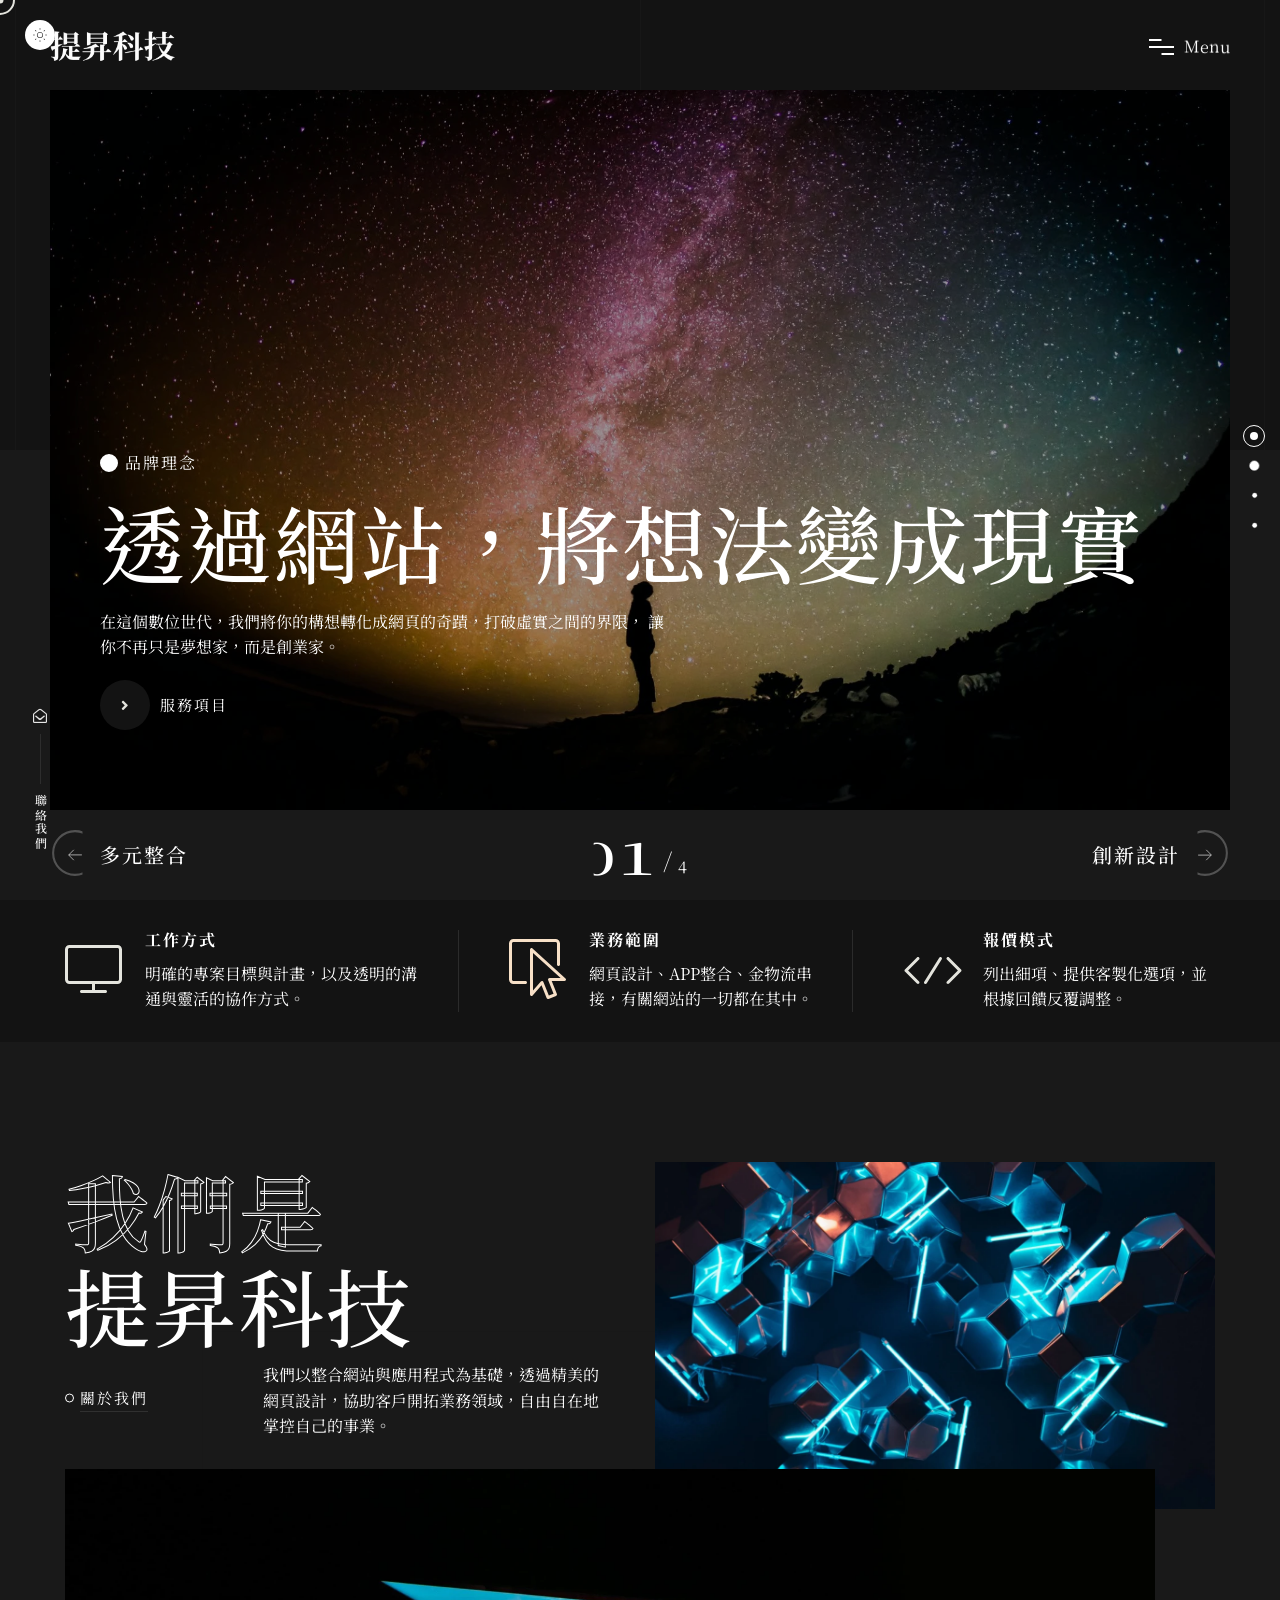
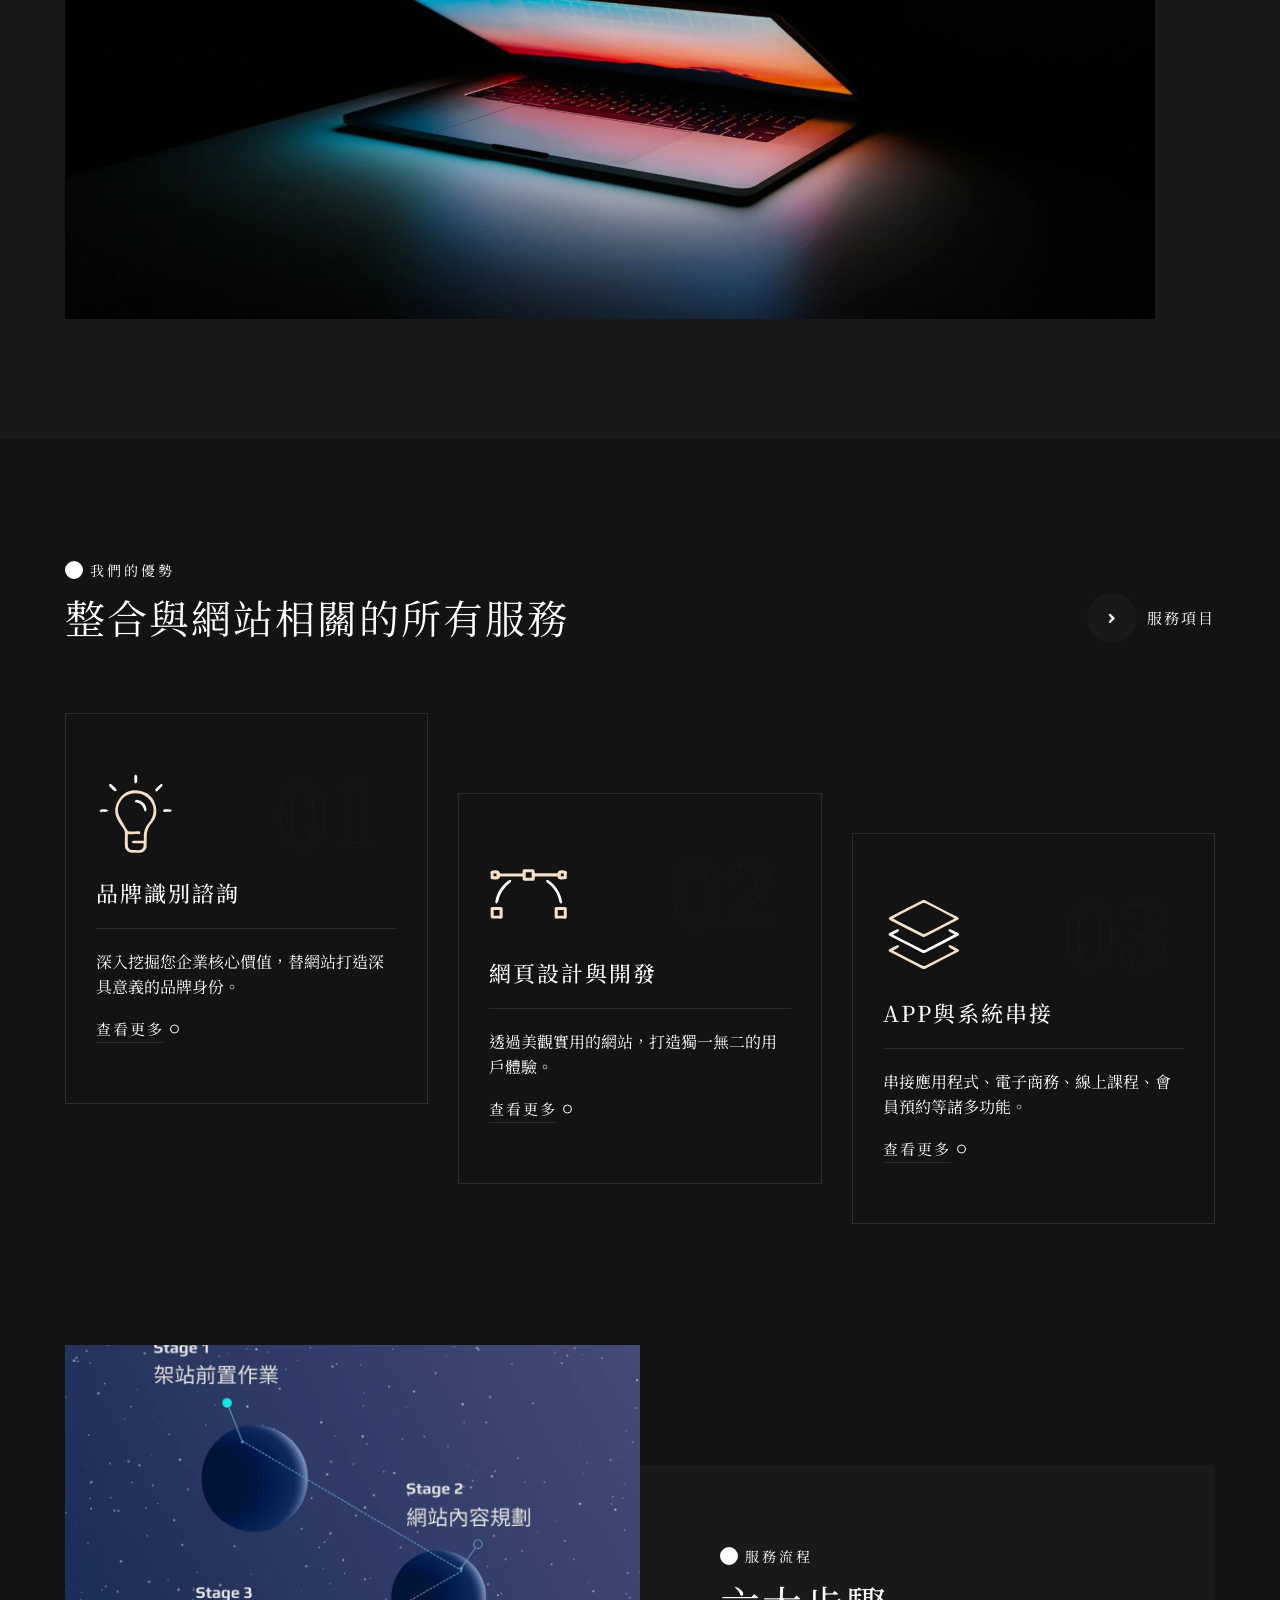
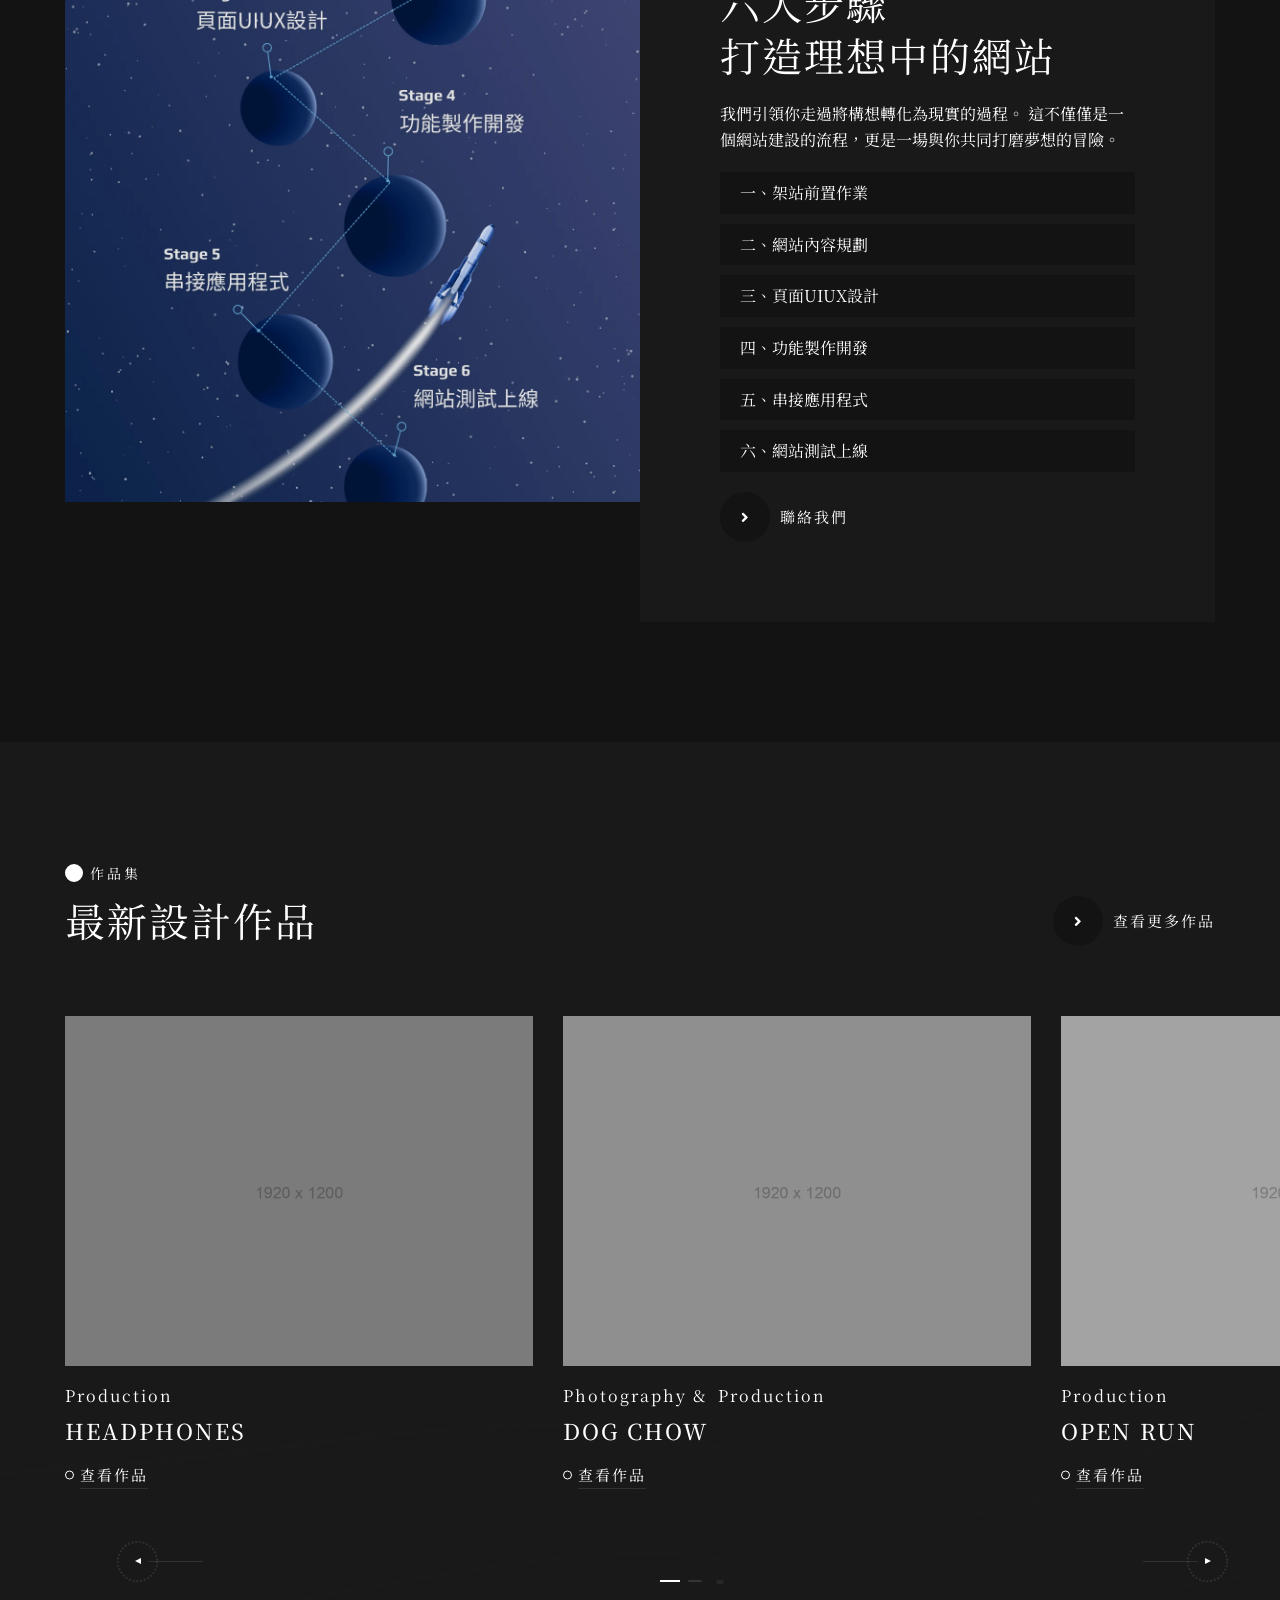
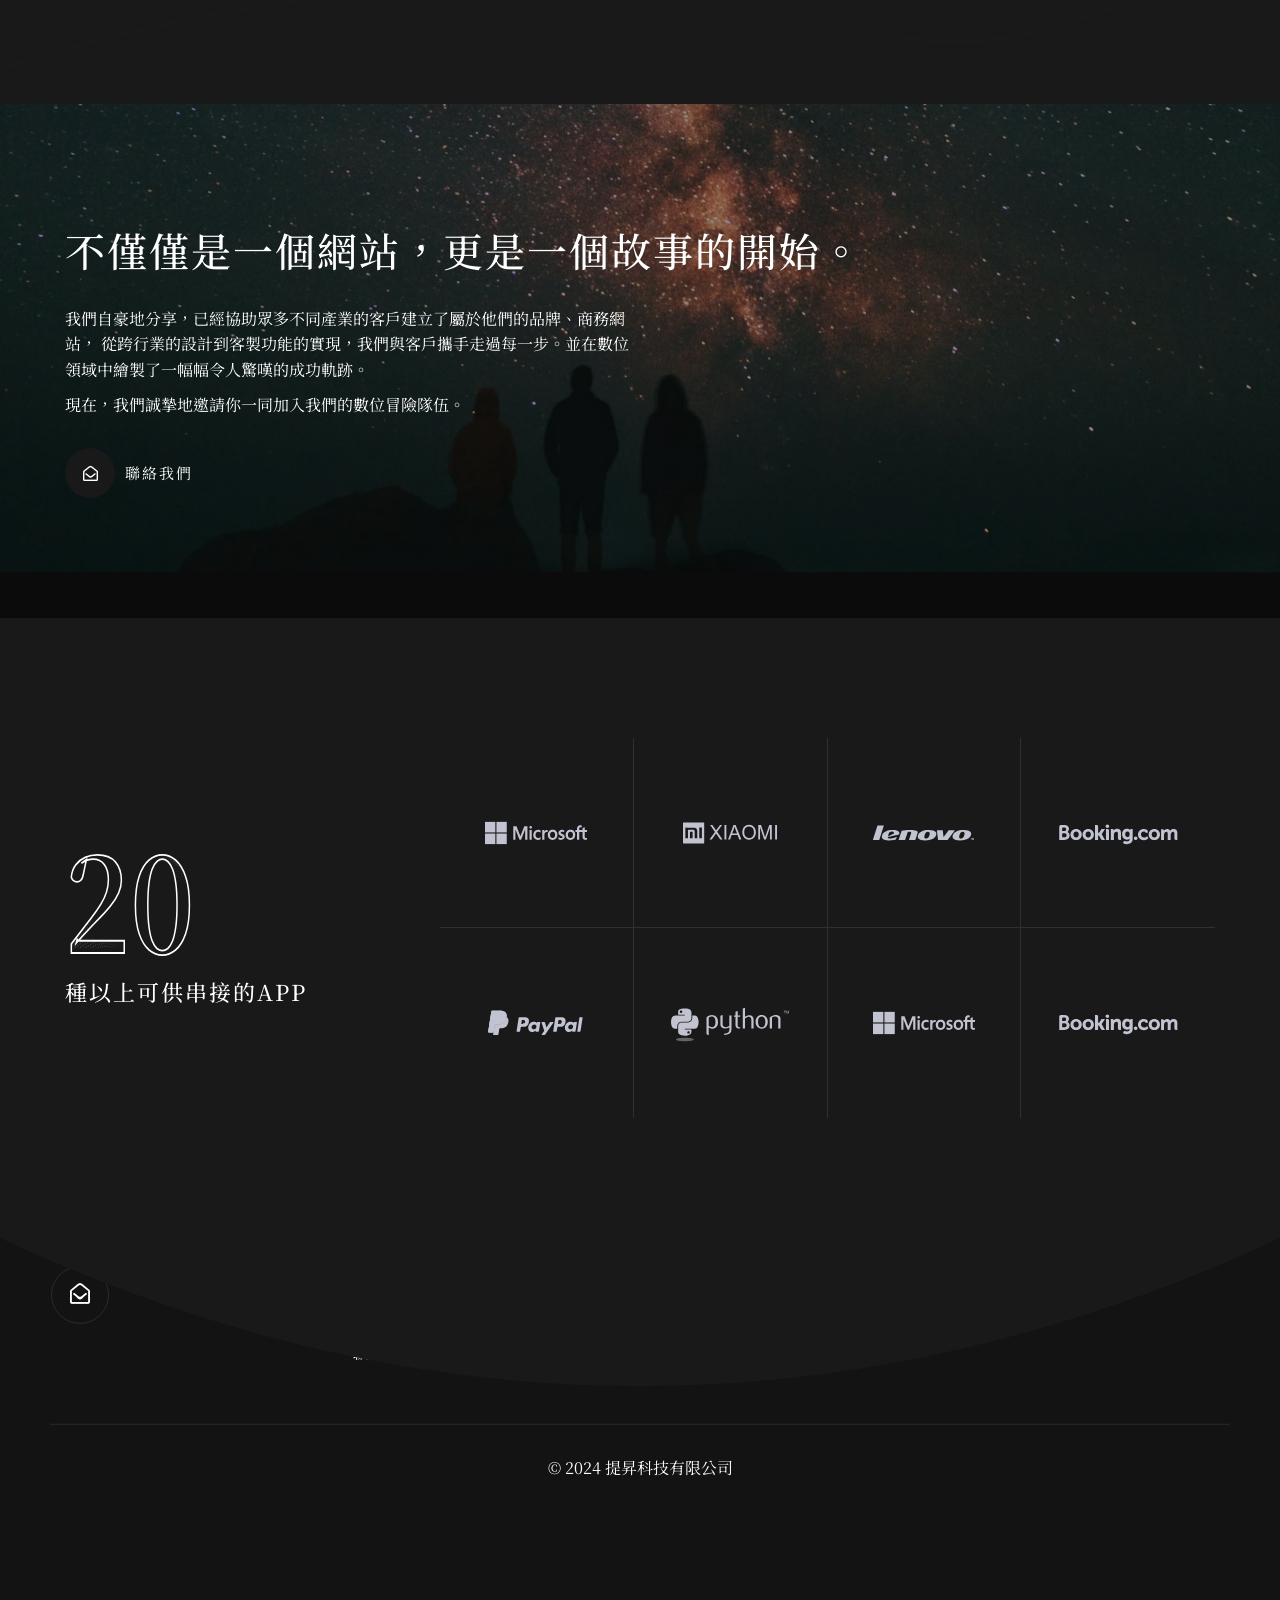
==== index.html @ 28a1ff6c "pages images changed" ====
<!doctype html>
<html class="no-js" lang="">

<head>
    <meta charset="utf-8">
    <meta name="description" content="">
    <meta name="viewport" content="width=device-width, initial-scale=1">

    <link rel="icon" href="assets/img/logo-32x32.png" sizes="32x32"/>
    <link rel="icon" href="assets/img/logo-192x192.png" sizes="192x192"/>

    <title>提昇科技 | 透過網站，將想法變成現實</title>

    <link href="assets/css/plugins.css" rel="stylesheet"/>
    <link rel="stylesheet" href="assets/css/style.css">
      <!-- 載入字體 -->
    <link href="https://fonts.googleapis.com/css?family=Noto+Serif+TC:200,300,regular,500,600,700,900" rel="stylesheet" />

</head>

<body class="v-dark dsn-ajax">



<!-- ==========Start Preloader ========== -->
<div id="dsn_preloader" class="preloader"> 
    
    <div class="dsnload p-absolute">
        <span class="dsnload__row">
            <span class="dsnload__img">
            <img src="assets/img/logo-light.png" class="logo-dark" alt="Blackdsn" decoding="async" loading="lazy"/>
            <img src="assets/img/logo.png" class="logo-light" alt="Blackdsn" decoding="async" loading="lazy"/>
            </span>
        </span>
        <span class="dsnload__row dsnload__row--sibling">
            <span class="dsnload__img">
                 <img src="assets/img/logo-light.png" class="logo-dark" alt="Blackdsn" decoding="async" loading="lazy"/>
            <img src="assets/img/logo.png" class="logo-light" alt="Blackdsn" decoding="async" loading="lazy"/>
            </span>
        </span>
        <span class="dsnload__row dsnload__row--sibling">
            <span class="dsnload__img">
                <img src="assets/img/logo-light.png" class="logo-dark" alt="Blackdsn" decoding="async" loading="lazy"/>
            <img src="assets/img/logo.png" class="logo-light" alt="Blackdsn" decoding="async" loading="lazy"/>
            </span>
        </span>
        <span class="dsnload__row dsnload__row--sibling">
            <span class="dsnload__img">
               <img src="assets/img/logo-light.png" class="logo-dark" alt="Blackdsn" decoding="async" loading="lazy"/>
            <img src="assets/img/logo.png" class="logo-light" alt="Blackdsn" decoding="async" loading="lazy"/>
            </span>
        </span>


    </div>
    <svg width="100%" height="100%" viewBox="0 0 100 100" class="v-middle" preserveAspectRatio="xMinYMin meet"
         fill="none">
        <linearGradient id="linearColors" x1="0" y1="0" x2="1" y2="1">
            <stop offset="0%" stop-color="var(--theme-color)"></stop>
            <stop offset="50%" stop-color="var(--border-color)"></stop>
            <stop offset="100%" stop-color="var(--assistant-color)"></stop>
        </linearGradient>
        <path class="dsn-progress-path" d="M50,1 a49,49 0 0,1 0,98 a49,49 0 0,1 0,-98"/>
    </svg>
    <div class="loading-circle v-middle">
        <p class="loading-count v-middle">0</p>
    </div>

    <span class="loading-text text-uppercase mt-30 dsn-container">載入中...</span>
    <div class="bg-load background-section d-flex align-items-end">
        <svg class="dsn-separator-bottom dsn-icon-assistant-color" width="100%" height="100%" viewBox="0 0 100 10"
             preserveAspectRatio="none">
            <path class="path-anim separator__path" data-dsn-to="M 0 0 C 40 0 55 0 100 0 L 0 0 Z"
                  vector-effect="non-scaling-stroke" d="M 0 0 C 40 16 75 10 100 0 L 0 0 Z"></path>
        </svg>
    </div>

</div>
<!-- ==========End Preloader ========== -->


<main id="main_root" class="main-root">

    <!-- ========== Menu ========== -->
    <header id="site_menu_header" class="site-header  dsn-container d-none dsn-hamburger">
        <div class="main-logo">
            <a href="index.html" data-dsn-text="提昇科技" class="custom-logo-link main-brand effect-ajax" rel="home"
            aria-current="page">
                <img src="assets/img/logo-light.png" class="custom-logo logo-light" alt="Blackdsn"/>
                <img src="assets/img/logo.png" class="custom-logo logo-dark" alt="Blackdsn"/>
            </a>
        </div>
        <nav class="main-navigation ">
            <div class="menu-cover-title header-container dsn-container">MENU</div>
            <ul id="dsn-primary-list" class="primary-nav h2">
                <li class="nav-item has-sub-menu">
                    <a title="Home" href="index.html">
                        <span class="overflow ">首頁</span>
                    </a>
                </li>
                
                <li class="nav-item ">
                    <a title="About" href="about-us.html">
                        <span class="overflow">關於我們</span>
                    </a>
                </li>

                <li class="nav-item ">
                    <a title="Service" href="service.html" >
                        <span class="overflow">服務項目</span>
                    </a>
                </li>

                <li class="nav-item has-sub-menu">
                    <a title="Portfolio" href="portfolio.html">
                        <span class="overflow ">作品展示</span>
                    </a>
                </li>

                <!-- <li class="nav-item has-sub-menu">
                    <a title="News" href="news.html">
                        <span class="overflow ">最新消息</span>
                    </a>
                </li> -->

                <li class="nav-item ">
                    <a title="Contact" href="contact.html">
                        <span class="overflow">聯絡我們</span>
                    </a>
                </li>
            </ul>
            <div class="container-content  d-flex flex-column justify-content-center section-margin">
                <div class="nav__info">
                    <div class="nav-content">
                        <h5 class="sm-title-block mb-10">公司地址</h5>
                        臺中市西區大忠南街118號10F之2

                    </div>
                    <div class="nav-content mt-30">
                        <h5 class="sm-title-block mb-10">聯絡方式</h5>
                        <p class="links over-hidden mb-1">
                            <a class="link-hover d-block" href="tel:+886975307915" data-hover-text="+886 975307915">+886 975307915</a>
                        </p>
                        <p class="links over-hidden"><a class="link-hover" href="mailto:service@timtech.tw"
                                                        data-hover-text="service@timtech.tw">service@timtech.tw</a></p>

                    </div>
                </div>
            </div>
        </nav>
        <div id="navbar_toggle" class="navbar-toggle">
            <div class="toggle-icon">
                <div class="toggle-line"></div>
                <div class="toggle-line"></div>
                <div class="toggle-line"></div>
            </div>
            <div class="toggle-text">
                <div class="text-menu">Menu</div>
                <div class="text-open">Open</div>
                <div class="text-close">Close</div>
            </div>
        </div>
        <div class="bg-load background-main"></div>

        <svg width="100%" height="100%" viewBox="0 0 100 100" preserveAspectRatio="none"
            class="bg-load dsn-svg-transition">
            <path vector-effect="non-scaling-stroke" d="M 0 100 V 100 Q 50 100 100 100 V 100 z"/>
        </svg>

    </header>
    <!-- ========== End Menu ========== -->

    <div id="dsn-scrollbar">
        <!-- ========== Slider Parallax 首頁section1 ========== -->
        <header class="v-dark-head dsn-section-padding dsn-header-animation">
            <div class="main-slider v-dark-head-mobile has-horizontal  active-nav-slider dsn-webgl has-paginate"
                 data-dsn-webgl='{"displacement" : "assets/img/displacement/8.jpg"}'
                 data-dsn-option='{"direction":"horizontal","allowTouchMove":true,"watchSlidesProgress":true,"grabCursor":true,"mousewheel":false}'>


                <div class="content-slider slide-inner h-100 over-hidden">
                    <div class="bg-container p-absolute  dsn-hero-parallax-img  w-100 h-100 z-index-1 dsn-hero-parallax-img">
                        <div class="swiper-container h-100">
                            <div class="swiper-wrapper">
                                <div class="slide-item swiper-slide over-hidden">
                                    <div class="image-bg cover-bg w-100 h-100 before-z-index" data-overlay="4">
                                        <img class="cover-bg-img dsn-swiper-parallax-transform"
                                             src="assets/img/home/banner-1.webp" alt=""
                                             data-dsn-position="50% 50%"/>
                                    </div>
                                    <div class="slide-content p-absolute">
                                        <div class="p-relative head-meta swiper-animate-head  d-flex justify-content-between mb-20">
                                            <div class="circle-before metas mb-10">
                                                <span>品牌理念</span>
                                            </div>
                                        </div>
                                        <h2 class="title has-box-mod p-relative">
                                            <a href="about-us.html" data-dsn-split="chars" class="effect-ajax"
                                               data-dsn-ajax="slider">
                                                透過網站，將想法變成現實
                                            </a>
                                        </h2>
                                        <p class="description swiper-animate-head max-w570 mt-20">
                                            在這個數位世代，我們將你的構想轉化成網頁的奇蹟，打破虛實之間的界限，
                                            讓你不再只是夢想家，而是創業家。
                                        </p>
                                        <div class="d-flex mt-20 dsn-def-btn dsn-border-style">
                                            <a class="mr-15 dsn-btn dsn-border border-color-default background-main has-icon-left"
                                               href="service.html"
                                               data-dsn-ajax="slider" data-dsn="parallax">
                                <span class="dsn-icon dsn-bg-before btn-icon-left heading-color z-index-1">
                                    <i class="fas fa-angle-right"></i>
                                </span>
                                                <span class="title-btn p-relative  z-index-1 heading-color">
                                    服務項目
                                </span>
                                            </a>
                                        </div>
                                    </div>
                                </div>
                                <div class="slide-item swiper-slide over-hidden">
                                    <div class="image-bg cover-bg w-100 h-100 before-z-index" data-overlay="3">
                                        <img class="cover-bg-img dsn-swiper-parallax-transform"
                                             src="assets/img/home/banner-2.webp" alt=""
                                             data-dsn-position="50% 50%"/>
                                    </div>
                                    <div class="slide-content p-absolute">
                                        <div class="p-relative head-meta swiper-animate-head  d-flex justify-content-between mb-20">
                                            <div class="circle-before metas mb-10">
                                                <span>品牌特色</span>
                                            </div>
                                        </div>
                                        <h2 class="title has-box-mod p-relative">
                                            <a href="project-5.html" data-dsn-split="chars" class="effect-ajax"
                                               data-dsn-ajax="slider">
                                               創新設計
                                            </a>
                                        </h2>
                                        <p class="description swiper-animate-head max-w570 mt-20">
                                            我們將你的概念昇華為視覺的饗宴，讓設計不僅是靜態的美，更是動態的生命。
                                            創新將注入每一個像素，打破傳統的界限，讓設計在數位世界中舞動。
                                        </p>
                                        <div class="d-flex mt-20 dsn-def-btn dsn-border-style">
                                            <a class="mr-15 dsn-btn dsn-border border-color-default background-main has-icon-left"
                                               href="project-5.html"
                                               data-dsn-ajax="slider" data-dsn="parallax">
                                <span class="dsn-icon dsn-bg-before btn-icon-left heading-color z-index-1">
                                    <i class="fas fa-angle-right"></i>
                                </span>
                                                <span class="title-btn p-relative  z-index-1 heading-color">
                                    查看作品集
                                </span>
                                            </a>
                                        </div>
                                    </div>
                                </div>
                                <div class="slide-item swiper-slide over-hidden">
                                    <div class="image-bg cover-bg w-100 h-100 before-z-index" data-overlay="2">
                                        <img class="cover-bg-img dsn-swiper-parallax-transform"
                                             src="assets/img/home/banner-3.webp" alt=""
                                             data-dsn-position="50% 50%"/>
                                    </div>
                                    <div class="slide-content p-absolute">
                                        <div class="p-relative head-meta swiper-animate-head  d-flex justify-content-between mb-20">
                                            <div class="circle-before metas mb-10">

                                                <span>品牌特色</span>

                                            </div>
                                        </div>
                                        <h2 class="title has-box-mod p-relative">
                                            <a href="project-4.html" data-dsn-split="chars" class="effect-ajax"
                                               data-dsn-ajax="slider">
                                               客製功能
                                            </a>
                                        </h2>
                                        <p class="description swiper-animate-head max-w570 mt-20">
                                            我們以靈活的程式設計和創新的技術手段，捕捉每一個功能的精髓，
                                            不再被框架限制，而是擁有無盡的可能性，讓你的網站成為一個實用而強大的工具。
                                        </p>
                                        <div class="d-flex mt-20 dsn-def-btn dsn-border-style">
                                            <a class="mr-15 dsn-btn dsn-border border-color-default background-main has-icon-left"
                                               href="project-4.html"
                                               data-dsn-ajax="slider" data-dsn="parallax">
                                <span class="dsn-icon dsn-bg-before btn-icon-left heading-color z-index-1">
                                    <i class="fas fa-angle-right"></i>
                                </span>
                                                <span class="title-btn p-relative  z-index-1 heading-color">
                                    查看作品集
                                </span>
                                            </a>
                                        </div>
                                    </div>
                                </div>
                                <div class="slide-item swiper-slide over-hidden">
                                    <div class="image-bg cover-bg w-100 h-100 before-z-index" data-overlay="2">
                                        <img class="cover-bg-img dsn-swiper-parallax-transform"
                                             src="assets/img/home/banner-4.webp" alt=""
                                             data-dsn-position="50% 50%"/>
                                    </div>
                                    <div class="slide-content p-absolute">
                                        <div class="p-relative head-meta swiper-animate-head  d-flex justify-content-between mb-20">
                                            <div class="circle-before metas mb-10">

                                                <span>品牌特色</span>
                                                
                                            </div>
                                        </div>
                                        <h2 class="title has-box-mod p-relative">
                                            <a href="project-3.html" data-dsn-split="chars" class="effect-ajax"
                                               data-dsn-ajax="slider">
                                                多元整合
                                            </a>
                                        </h2>
                                        <p class="description swiper-animate-head max-w570 mt-20">
                                            從概念到結合，從結合到共生，我們深入了解每個應用的獨特之處，
                                            以智慧的整合方式，讓你的網站成為一個無縫協同的平台。
                                        </p>

                                        <div class="d-flex mt-20 dsn-def-btn dsn-border-style">
                                            <a class="mr-15 dsn-btn dsn-border border-color-default background-main has-icon-left"
                                               href="project-3.html"
                                               data-dsn-ajax="slider" data-dsn="parallax">
                                <span class="dsn-icon dsn-bg-before btn-icon-left heading-color z-index-1">
                                    <i class="fas fa-angle-right"></i>
                                </span>
                                                <span class="title-btn p-relative  z-index-1 heading-color">
                                    查看作品集
                                </span>
                                            </a>
                                        </div>
                                    </div>
                                </div>
                                <!-- <div class="slide-item swiper-slide over-hidden">
                                    <div class="image-bg cover-bg w-100 h-100 before-z-index" data-overlay="4">
                                        <img class="cover-bg-img dsn-swiper-parallax-transform"
                                             src="assets/img/portfolio/project2/1.jpg" alt=""
                                             data-dsn-position="50% 50%"/>
                                    </div>
                                    <div class="slide-content p-absolute">
                                        <div class="p-relative head-meta swiper-animate-head  d-flex justify-content-between mb-20">
                                            <div class="circle-before metas mb-10">
                                                <span>Photography</span>
                                            </div>
                                        </div>
                                        <h2 class="title has-box-mod p-relative">
                                            <a href="project-2.html" data-dsn-split="chars" class="effect-ajax"
                                               data-dsn-ajax="slider">
                                                MEN FASHION
                                            </a>
                                        </h2>
                                        <p class="description swiper-animate-head max-w570 mt-20">
                                            Jaramillo Published June 15th 2022 Caption #1 Caption #2 Caption #3 How is
                                            your
                                            visual
                                            identity? we
                                        </p>

                                        <div class="d-flex mt-20 dsn-def-btn dsn-border-style">
                                            <a class="mr-15 dsn-btn dsn-border border-color-default background-main has-icon-left"
                                               href="project-2.html"
                                               data-dsn-ajax="slider" data-dsn="parallax">
                                <span class="dsn-icon dsn-bg-before btn-icon-left heading-color z-index-1">
                                    <i class="fas fa-angle-right"></i>
                                </span>
                                                <span class="title-btn p-relative  z-index-1 heading-color">
                                    VIEW CASE
                                </span>
                                            </a>
                                        </div>
                                    </div>
                                </div> -->

                                <!-- <div class="slide-item swiper-slide over-hidden">
                                    <div class="image-bg cover-bg w-100 h-100 before-z-index" data-overlay="4">
                                        <img class="cover-bg-img dsn-swiper-parallax-transform"
                                             src="assets/img/portfolio/project1/1.jpg" alt=""
                                             data-dsn-position="50% 50%"/>
                                    </div>
                                    <div class="slide-content p-absolute">
                                        <div class="p-relative head-meta swiper-animate-head  d-flex justify-content-between mb-20">
                                            <div class="circle-before metas mb-10">
                                                <span>CREATIVE</span>
                                                <span>-</span>
                                                <span>Photography</span>
                                            </div>
                                        </div>
                                        <h2 class="title has-box-mod p-relative">
                                            <a href="project-1.html" data-dsn-split="chars" class="effect-ajax"
                                               data-dsn-ajax="slider">
                                                VISIONAID
                                            </a>
                                        </h2>
                                        <p class="description swiper-animate-head max-w570 mt-20">
                                            Meet VisionAid™. Patents Pending. Wondour™ was tasked with creating a pair
                                            of
                                            electronic
                                            glasses that can help legally-blind and low-vision people
                                        </p>

                                        <div class="d-flex mt-20 dsn-def-btn dsn-border-style">
                                            <a class="mr-15 dsn-btn dsn-border border-color-default background-main has-icon-left"
                                               href="project-1.html"
                                               data-dsn-ajax="slider" data-dsn="parallax">
                                <span class="dsn-icon dsn-bg-before btn-icon-left heading-color z-index-1">
                                    <i class="fas fa-angle-right"></i>
                                </span>
                                                <span class="title-btn p-relative  z-index-1 heading-color">
                                    VIEW CASE
                                </span>
                                            </a>
                                        </div>
                                    </div>
                                </div> -->
                            </div>
                        </div>
                    </div>
                    <div class="dsn-container d-flex align-items-end dsn-slider-content dsn-hero-parallax-title"></div>
                </div>


                <div class="dsn-swiper-paginate">
                    <div class="swiper-pagination dsn-swiper-circle mr-30 ml-30 heading-color"></div>
                </div>

                <div class="control-nav w-100  d-flex dsn-container  align-items-center justify-content-between">
                    <div class="prev-paginate         dsn-paginate-arrow box-shadow"></div>


                    <div class="dsn-pagination p-relative d-flex align-items-end">
                        <span class="slider-current-index h2">01</span>
                        <span class="sm-title-block">/ </span><span
                            class="total sm-title-block"> 4</span>
                    </div>

                    <div class="next-paginate dsn-paginate-arrow box-shadow"></div>


                </div>


            </div>
        </header>
        <!-- ========== End Slider Parallax ========== -->


        <div id="page_wrapper" class="wrapper">

            <!-- ========== Service Icon Left ========== -->
            <div class="container icon-left pt-30 pb-30">
                <div class="d-grid grid-md-3 grid-sm-2 dsn-service" data-dsn-iconsize="60px">
                    <div class="service-item p-relative grid-item">
                        <div class="service-item-inner align-items-center number-item h-100">
                            <div class="dsn-icon">
                                <svg xmlns="http://www.w3.org/2000/svg" width="50" viewBox="0 0 20 20">
                                    <path d="M17.5 2h-16c-0.827 0-1.5 0.673-1.5 1.5v10c0 0.827 0.673 1.5 1.5 1.5h7.5v2h-3.5c-0.276 0-0.5 0.224-0.5 0.5s0.224 0.5 0.5 0.5h8c0.276 0 0.5-0.224 0.5-0.5s-0.224-0.5-0.5-0.5h-3.5v-2h7.5c0.827 0 1.5-0.673 1.5-1.5v-10c0-0.827-0.673-1.5-1.5-1.5zM18 13.5c0 0.276-0.224 0.5-0.5 0.5h-16c-0.276 0-0.5-0.224-0.5-0.5v-10c0-0.276 0.224-0.5 0.5-0.5h16c0.276 0 0.5 0.224 0.5 0.5v10z"></path>
                                </svg>
                            </div>
                            <div class="service-content p-relative">
                                <h4 class="service_title  sm-title-block text-upper"><b>工作方式</b></h4>
                                <p class="service_description mt-10 max-w570 dsn-auto">
                                    明確的專案目標與計畫，以及透明的溝通與靈活的協作方式。
                                </p>
                            </div>
                        </div>
                    </div>
                    <div class="service-item p-relative grid-item border-left dsn-icon-theme-color">
                        <div class="service-item-inner align-items-center number-item h-100">
                            <div class="dsn-icon">
                                <svg xmlns="http://www.w3.org/2000/svg" width="50" viewBox="0 0 20 20">
                                    <path d="M5.5 15h-4c-0.827 0-1.5-0.673-1.5-1.5v-12c0-0.827 0.673-1.5 1.5-1.5h14c0.827 0 1.5 0.673 1.5 1.5v7c0 0.276-0.224 0.5-0.5 0.5s-0.5-0.224-0.5-0.5v-7c0-0.276-0.224-0.5-0.5-0.5h-14c-0.276 0-0.5 0.224-0.5 0.5v12c0 0.276 0.224 0.5 0.5 0.5h4c0.276 0 0.5 0.224 0.5 0.5s-0.224 0.5-0.5 0.5z"></path>
                                    <path d="M13 20c-0.198 0-0.386-0.119-0.464-0.314l-1.697-4.242-2.963 3.386c-0.137 0.157-0.357 0.212-0.552 0.139s-0.324-0.26-0.324-0.468v-15c0-0.198 0.117-0.377 0.298-0.457s0.392-0.046 0.539 0.087l11 10c0.153 0.139 0.205 0.358 0.13 0.55s-0.26 0.32-0.466 0.32h-4.261l1.726 4.314c0.103 0.256-0.022 0.547-0.279 0.65l-2.5 1c-0.061 0.024-0.124 0.036-0.186 0.036zM11 14c0.028 0 0.056 0.002 0.084 0.007 0.172 0.029 0.315 0.146 0.38 0.307l1.814 4.536 1.572-0.629-1.814-4.536c-0.062-0.154-0.043-0.329 0.050-0.466s0.248-0.22 0.414-0.22h3.707l-9.207-8.37v12.539l2.624-2.999c0.096-0.109 0.233-0.171 0.376-0.171z"></path>
                                </svg>
                            </div>
                            <div class="service-content p-relative">
                                <h4 class="service_title  sm-title-block text-upper"><b>業務範圍</b></h4>
                                <p class="service_description mt-10 max-w570 dsn-auto">
                                    網頁設計、APP整合、金物流串接，有關網站的一切都在其中。
                                </p>
                            </div>
                        </div>
                    </div>
                    <div class="service-item p-relative border-left grid-item">
                        <div class="service-item-inner align-items-center number-item h-100">
                            <div class="dsn-icon">
                                <svg xmlns="http://www.w3.org/2000/svg" width="50" viewBox="0 0 20 20">
                                    <path d="M5 15c-0.128 0-0.256-0.049-0.354-0.146l-4-4c-0.195-0.195-0.195-0.512 0-0.707l4-4c0.195-0.195 0.512-0.195 0.707 0s0.195 0.512 0 0.707l-3.646 3.646 3.646 3.646c0.195 0.195 0.195 0.512 0 0.707-0.098 0.098-0.226 0.146-0.354 0.146z"></path>
                                    <path d="M15 15c-0.128 0-0.256-0.049-0.354-0.146-0.195-0.195-0.195-0.512 0-0.707l3.646-3.646-3.646-3.646c-0.195-0.195-0.195-0.512 0-0.707s0.512-0.195 0.707 0l4 4c0.195 0.195 0.195 0.512 0 0.707l-4 4c-0.098 0.098-0.226 0.146-0.354 0.146z"></path>
                                    <path d="M7.5 15c-0.091 0-0.182-0.025-0.265-0.076-0.234-0.146-0.305-0.455-0.159-0.689l5-8c0.146-0.234 0.455-0.305 0.689-0.159s0.305 0.455 0.159 0.689l-5 8c-0.095 0.152-0.258 0.235-0.424 0.235z"></path>
                                </svg>
                            </div>
                            <div class="service-content p-relative">
                                <h4 class="service_title  sm-title-block text-upper"><b>報價模式</b></h4>
                                <p class="service_description mt-10 max-w570 dsn-auto">
                                    列出細項、提供客製化選項，並根據回饋反覆調整。
                                </p>
                            </div>
                        </div>
                    </div>
                </div>
            </div>
            <!-- ========== End Service Icon Left ========== -->

            <!-- ========== About Section One ========== -->
            <section class="about-section about-one p-relative section-padding background-section">
                <div class="p-relative container">
                    <div class="bg-mask background-main w-70 h-55 v-middle background-section"></div>
                    <div class="d-grid grid-md-2">
                        <div class="box-info">
                            <h2 class="title">
                        <span class="letter-stroke d-block"
                              data-dsn-animation='{"from":{"paddingLeft":"10%"},"to":{"paddingLeft":"20%"},"responsive":["tablet","desktop"]}'>
                            我們是
                        </span>
                                <span>提昇科技</span>
                            </h2>
                            <div class="d-grid grid-half-1 align-items-center mt-10">
                                <div class="dsn-def-btn dsn-hover-icon ">
                                    <a class="dsn-btn background-main effect-ajax has-icon-left"
                                       href="about-us.html" data-dsn-text="關於我們"
                                       data-dsn="parallax">
                            <span class="dsn-icon dsn-bg-before btn-icon-left heading-color z-index-1">
                                <i class="fas fa-angle-right"></i>
                            </span>
                                        <span class="title-btn p-relative  z-index-1 heading-color">關於我們</span>
                                    </a>
                                </div>
                                <div class="p-large text-left">
                                    <p class="max-w350">
                                        我們以整合網站與應用程式為基礎，透過精美的網頁設計，協助客戶開拓業務領域，自由自在地掌控自己的事業。
                                    </p>
                                </div>
                            </div>


                        </div>
                        <div class="box-img">
                            <img decoding="async" class="cover-bg-img" src="assets/img/home/banner-6.webp" title="" alt="">
                        </div>
                    </div>
                    <div class="p-relative box-img-bottom hv-50">
                        <img class="cover-bg-img" decoding="async" src="assets/img/home/banner-5.webp" title="" alt="">
                    </div>
                </div>


            </section>
            <!-- ========== End About Section One ========== -->

            <!-- ========== Service ========== -->
            <div class="container section-margin">
                <div class="section-title mb-70 d-grid grid-md-2 ">
                    <div class=" d-flex">
                        <div class="sub-section-title ">
                            <p class="description d-inline-block p-relative circle-before mb-10">
                                <span>我們的優勢</span>
                            </p>
                            <span class="title-h2 title-block-lg d-block heading-color">
                        <span>整合與網站相關的所有服務</span>
                    </span>
                        </div>
                    </div>
                    <div class="dsn-def-btn dsn-icon-heading-color align-self-end justify-self-end">
                        <a class="dsn-btn dsn-border border-color-default  background-section effect-ajax effect-ajax  move-circle has-icon-left"
                           href="service.html" data-dsn-text="服務項目"
                           data-dsn="parallax"> <span
                                class="dsn-icon dsn-bg-before btn-icon-left heading-color z-index-1"><i
                                class="fas fa-angle-right"></i></span> <span
                                class="title-btn p-relative  z-index-1 heading-color">服務項目</span> </a>
                    </div>
                </div>
                <div class="list-with-number icon-top dsn-icon-theme-color">
                    <div class="dsn-service d-grid grid-lg-3 grid-sm-2 dsn-masonry-grid dsn-masonry-grid-2 dsn-isotope "
                         data-dsn-iconsize="80px">

                        <div class="dsn-up service-item p-relative grid-item style-box">
                            <div class="service-item-inner border-style number-item h-100">
                                <div class="dsn-icon">
                                    <svg xmlns="http://www.w3.org/2000/svg" xmlns:xlink="http://www.w3.org/1999/xlink"
                                         id="Layer_1" x="0px" y="0px" width="50px" height="50px" viewBox="0 0 50 50"
                                         xml:space="preserve"><g>	<path fill-rule="evenodd" clip-rule="evenodd"
                                                                           d="M18.072,40.553c0-0.932-0.062-1.868,0.013-2.794  c0.146-1.81-0.475-3.234-1.633-4.647c-1.268-1.547-2.404-3.274-3.239-5.089c-2.214-4.811-1.168-9.314,1.994-13.308  c3.294-4.164,7.795-5.363,12.816-4.145c5.08,1.233,8.364,4.637,9.375,9.721c0.67,3.365,0.388,6.819-2.079,9.689  c-0.868,1.011-1.687,2.122-2.249,3.318c-0.621,1.318-1.179,2.764-1.305,4.193c-0.222,2.52-0.048,5.071-0.133,7.605  c-0.068,2.067-2.064,4.004-4.106,4.059c-1.696,0.045-3.395,0.022-5.093,0.01c-2.438-0.018-4.307-1.811-4.394-4.262  c-0.052-1.448-0.009-2.9-0.009-4.351C18.044,40.553,18.058,40.553,18.072,40.553z M29.94,41.686c0-1.752-0.168-3.318,0.051-4.828  c0.194-1.339,0.652-2.706,1.297-3.897c0.728-1.344,1.849-2.469,2.705-3.752c3.775-5.662,2.175-12.419-3.692-15.824  c-4.225-2.452-9.512-1.524-12.7,1.058c-2.954,2.392-5.222,7.669-3.05,12.026c0.78,1.565,1.752,3.034,2.618,4.558  c0.761,1.339,1.444,2.724,2.27,4.019c0.262,0.412,0.863,0.845,1.318,0.856c1.754,0.044,3.512-0.096,5.27-0.13  c0.693-0.015,1.626-0.207,1.623,0.894c-0.003,1.088-0.926,0.904-1.626,0.908c-2.005,0.013-4.01,0.005-6.139,0.005  c0,2.522-0.13,5.002,0.05,7.458c0.103,1.41,0.977,2.499,2.635,2.528c1.346,0.024,2.692,0.075,4.039,0.059  c2.395-0.029,3.558-1.525,3.075-4.293c-2.051,0-4.161,0.048-6.266-0.036c-0.464-0.018-0.91-0.496-1.364-0.763  c0.47-0.281,0.931-0.785,1.412-0.807C25.527,41.633,27.596,41.686,29.94,41.686z"></path>	<path
                                            fill-rule="evenodd" clip-rule="evenodd"
                                            style="--dsn-color-icon : var(--heading-color)"
                                            d="M12.989,10.347c-0.546,0.164-1.233,0.569-1.437,0.398  C10.38,9.76,9.294,8.665,8.257,7.536C8.094,7.359,8.201,6.679,8.414,6.484c0.216-0.197,0.87-0.252,1.07-0.074  c1.073,0.952,2.07,1.99,3.078,3.015C12.695,9.56,12.735,9.785,12.989,10.347z"></path>	<path
                                            fill-rule="evenodd" clip-rule="evenodd"
                                            style="--dsn-color-icon : var(--heading-color)"
                                            d="M37.373,10.994c-0.099-0.492-0.441-1.185-0.246-1.411  c1.004-1.159,2.125-2.219,3.264-3.25c0.158-0.143,0.743-0.042,0.94,0.146c0.202,0.194,0.346,0.792,0.214,0.937  c-1.069,1.167-2.205,2.273-3.336,3.383C38.117,10.89,37.918,10.873,37.373,10.994z"></path>	<path
                                            fill-rule="evenodd" clip-rule="evenodd"
                                            style="--dsn-color-icon : var(--heading-color)"
                                            d="M25.748,3.132c-0.001,0.618,0.112,1.265-0.041,1.842  c-0.103,0.389-0.58,0.678-0.889,1.013c-0.276-0.315-0.765-0.613-0.792-0.947c-0.096-1.227-0.11-2.473,0.001-3.697  c0.033-0.363,0.578-0.679,0.888-1.017c0.277,0.37,0.69,0.704,0.799,1.119C25.854,1.973,25.749,2.566,25.748,3.132z"></path>	<path
                                            fill-rule="evenodd" clip-rule="evenodd"
                                            style="--dsn-color-icon : var(--heading-color)"
                                            d="M43.725,23.819c-0.406-0.043-0.854,0.003-1.205-0.158  c-0.268-0.123-0.608-0.546-0.565-0.769c0.06-0.315,0.435-0.796,0.692-0.807c1.327-0.057,2.663-0.028,3.989,0.072  c0.305,0.022,0.58,0.445,0.869,0.684c-0.339,0.265-0.655,0.713-1.021,0.758c-0.905,0.11-1.835,0.036-2.755,0.036  C43.728,23.696,43.726,23.758,43.725,23.819z"></path>	<path
                                            fill-rule="evenodd" clip-rule="evenodd"
                                            style="--dsn-color-icon : var(--heading-color)"
                                            d="M3.5,24.01c-0.448-0.367-0.896-0.733-1.343-1.101  c0.493-0.293,0.963-0.779,1.482-0.837c0.958-0.106,1.954-0.026,2.915,0.112c0.416,0.061,0.783,0.457,1.172,0.701  c-0.37,0.255-0.72,0.687-1.113,0.731c-0.962,0.107-1.945,0.035-2.92,0.035C3.629,23.771,3.564,23.89,3.5,24.01z"></path>	<path
                                            fill-rule="evenodd" clip-rule="evenodd"
                                            style="--dsn-color-icon : var(--heading-color)"
                                            d="M25.306,16.083c3.552,0.405,6.106,2.751,6.305,6.291  c0.022,0.39-0.47,0.808-0.723,1.212c-0.27-0.31-0.708-0.583-0.783-0.935c-0.595-2.77-2.146-4.448-5.048-4.813  c-0.33-0.04-0.586-0.662-0.876-1.014C24.64,16.521,25.099,16.218,25.306,16.083z"></path></g></svg>
                                </div>
                                <div class="service-content p-relative">
                                    <h4 class="service_title  title-block border-bottom pb-20 mb-20">品牌識別諮詢</h4>
                                    <div class="service_description mt-20 max-w570 dsn-auto">
                                        <p>
                                            深入挖掘您企業核心價值，替網站打造深具意義的品牌身份。
                                        </p>
                                    </div>
                                    <div class="d-flex mt-20 dsn-def-btn dsn-hover-icon">
                                        <a href="service.html"
                                           class="effect-ajax dsn-btn dsn-border border-color-default background-section has-icon-right">
                                            <span class="title-btn p-relative  z-index-1 heading-color">查看更多</span>
                                            <span class="dsn-icon dsn-bg-before btn-icon-right heading-color z-index-1">
                                        <i class="fas fa-angle-right"></i>
                                    </span>
                                        </a>
                                    </div>

                                </div>
                            </div>
                        </div>

                        <div class="dsn-up service-item p-relative grid-item style-box">
                            <div class="service-item-inner border-style number-item h-100">
                                <div class="dsn-icon">
                                    <svg xmlns="http://www.w3.org/2000/svg" xmlns:xlink="http://www.w3.org/1999/xlink"
                                         id="Layer_1" x="0px" y="0px" width="50px" height="50px" viewBox="0 0 50 50"
                                         xml:space="preserve"><g>	<path fill-rule="evenodd" clip-rule="evenodd"
                                                                           d="M20.944,14.012c-4.79,0-9.443,0-14.079,0c-0.452,1.854-1.236,2.1-4.715,1.769  c-1.399-0.134-1.274-1.091-1.086-1.813c0.312-1.194-1.164-3.078,1.064-3.523c3.126-0.625,4.292-0.086,4.752,1.688  c4.629,0,9.276,0,13.868,0c0.118-0.163,0.229-0.245,0.233-0.331c0.09-2.241-0.195-2.33,2.678-2.304  c0.658,0.006,1.317,0.002,1.977,0.001c2.706-0.002,2.706-0.002,3.098,2.574c4.658,0,9.343,0,14.028,0  c0.466-1.725,1.538-2.251,4.723-1.621c2.313,0.458,0.729,2.421,1.086,3.657c0.234,0.809,0.101,1.608-1.242,1.682  c-3.792,0.208-4.104,0.136-4.549-1.773c-4.639,0-9.293,0-13.927,0c-0.084,0.115-0.196,0.196-0.201,0.283  c-0.151,2.852-0.224,2.339-2.926,2.396c-0.933,0.02-1.873-0.059-2.8,0.018c-1.438,0.122-2.06-0.415-1.887-1.776  C21.072,14.691,20.992,14.435,20.944,14.012z M22.922,14.82c1.354,0,2.532,0,3.76,0c0-1.218,0-2.326,0-3.482  c-1.313,0-2.524,0-3.76,0C22.922,12.551,22.922,13.624,22.922,14.82z M2.87,13.928c0.7,0,1.222,0,1.799,0c0-0.619,0-1.152,0-1.81  c-0.681,0.039-1.241,0.071-1.799,0.104C2.87,12.868,2.87,13.322,2.87,13.928z M44.924,14.051c0.724-0.057,1.244-0.097,1.8-0.141  c0-0.62,0-1.11,0-1.667c-0.65,0-1.208,0-1.8,0C44.924,12.848,44.924,13.344,44.924,14.051z"></path>	<path
                                            fill-rule="evenodd" clip-rule="evenodd"
                                            d="M1.02,36.725c0.056-4.04-0.59-3.539,3.75-3.533  c4.271,0.006,3.804-0.574,3.787,3.667c-0.017,4.106,0.509,3.49-3.765,3.521C1.019,40.406,1.019,40.385,1.02,36.725z M6.617,38.565  c0-1.231,0-2.34,0-3.511c-1.272,0-2.45,0-3.699,0c0,1.21,0,2.318,0,3.511C4.168,38.565,5.308,38.565,6.617,38.565z"></path>	<path
                                            fill-rule="evenodd" clip-rule="evenodd"
                                            d="M48.61,36.829c-0.063,4.104,0.604,3.548-3.725,3.545  c-4.384-0.005-3.819,0.6-3.825-3.618c-0.005-4.118-0.47-3.565,3.739-3.564C49.19,33.191,48.553,32.618,48.61,36.829z M42.997,38.54  c1.304,0,2.48,0,3.705,0c0-1.218,0-2.325,0-3.477c-1.287,0-2.464,0-3.705,0C42.997,36.242,42.997,37.313,42.997,38.54z"></path>	<path
                                            fill-rule="evenodd" clip-rule="evenodd"
                                            style="--dsn-color-icon : var(--heading-color)"
                                            d="M3.907,30.129c0.707-4.828,2.875-8.57,6.166-11.771  c0.722-0.703,1.485-1.393,2.334-1.945c0.389-0.254,1.032-0.162,1.56-0.227c-0.164,0.507-0.158,1.205-0.519,1.491  c-3.182,2.508-5.611,5.502-6.952,9.222c-0.351,0.972-0.454,2.024-0.816,2.99c-0.182,0.484-0.693,0.857-1.055,1.282  C4.338,30.754,4.049,30.335,3.907,30.129z"></path>	<path
                                            fill-rule="evenodd" clip-rule="evenodd"
                                            style="--dsn-color-icon : var(--heading-color)"
                                            d="M45.727,30.116c-0.137,0.204-0.422,0.629-0.708,1.055  c-0.359-0.42-0.962-0.804-1.04-1.267c-0.854-5.004-3.428-8.997-7.643-12.118c-0.414-0.307-0.467-1.046-0.688-1.585  c0.575,0.087,1.295-0.005,1.704,0.287C42.037,19.831,44.871,24.229,45.727,30.116z"></path></g></svg>
                                </div>
                                <div class="service-content p-relative">
                                    <h4 class="service_title  title-block border-bottom pb-20 mb-20">網頁設計與開發</h4>
                                    <div class="service_description mt-20 max-w570 dsn-auto">
                                        <p>
                                            透過美觀實用的網站，打造獨一無二的用戶體驗。
                                        </p>
                                    </div>
                                    <div class="d-flex mt-20 dsn-def-btn dsn-hover-icon">
                                        <a href="service.html"
                                           class="effect-ajax dsn-btn dsn-border border-color-default background-section has-icon-right">
                                            <span class="title-btn p-relative  z-index-1 heading-color">查看更多</span>
                                            <span class="dsn-icon dsn-bg-before btn-icon-right heading-color z-index-1">
                                        <i class="fas fa-angle-right"></i>
                                    </span>
                                        </a>
                                    </div>

                                </div>
                            </div>
                        </div>

                        <div class="dsn-up service-item p-relative grid-item style-box">
                            <div class="service-item-inner border-style number-item h-100">
                                <div class="dsn-icon">
                                    <svg xmlns="http://www.w3.org/2000/svg" xmlns:xlink="http://www.w3.org/1999/xlink"
                                         id="Layer_1" x="0px" y="0px" width="50px" height="50px" viewBox="0 0 50 50"
                                         xml:space="preserve"><g>	<path fill-rule="evenodd" clip-rule="evenodd"
                                                                           d="M25.515,27.051c-0.371-0.159-0.756-0.298-1.117-0.483  c-6.626-3.398-13.254-6.794-19.865-10.221c-0.416-0.215-1.031-0.76-0.972-1.019c0.102-0.446,0.593-0.919,1.04-1.152  c6.651-3.461,13.312-6.904,20.007-10.279c0.516-0.259,1.414-0.177,1.955,0.099c3.589,1.828,7.11,3.788,10.689,5.634  c3.028,1.562,6.114,3.01,9.149,4.558c0.454,0.232,0.77,0.738,1.149,1.116c-0.358,0.331-0.665,0.76-1.082,0.977  c-6.629,3.457-13.272,6.887-19.914,10.319C26.234,26.765,25.895,26.888,25.515,27.051z M44.76,15.372  c-0.513-0.362-0.775-0.596-1.078-0.752c-5.791-2.994-11.577-5.999-17.402-8.927c-0.479-0.24-1.32-0.129-1.835,0.131  c-5.546,2.792-11.063,5.643-16.583,8.488c-0.508,0.262-0.983,0.59-1.696,1.021c6.433,3.309,12.539,6.471,18.68,9.562  c0.432,0.217,1.206,0.052,1.695-0.189c2.922-1.443,5.806-2.963,8.705-4.454C38.347,18.659,41.449,17.07,44.76,15.372z"></path>	<path
                                            fill-rule="evenodd" clip-rule="evenodd"
                                            style="--dsn-color-icon : var(--heading-color)"
                                            d="M6.153,25.292c1.245,0.667,2.225,1.209,3.22,1.722  c5.014,2.583,10.02,5.182,15.065,7.701c0.544,0.272,1.446,0.323,1.973,0.059c5.826-2.926,11.61-5.933,17.403-8.924  c0.257-0.133,0.479-0.329,0.912-0.632c-1.152-0.605-2.191-1.057-3.114-1.681c-0.401-0.271-0.563-0.897-0.833-1.363  c0.501-0.038,1.084-0.26,1.489-0.081c1.456,0.645,2.868,1.395,4.266,2.163c1.333,0.732,1.365,1.37,0.078,2.036  c-6.755,3.495-13.519,6.975-20.308,10.403c-0.455,0.229-1.24,0.185-1.71-0.053c-6.743-3.407-13.462-6.859-20.174-10.326  c-1.297-0.67-1.284-1.349,0.015-2.057c1.454-0.792,2.922-1.563,4.431-2.241c0.35-0.157,0.885,0.097,1.334,0.162  c-0.185,0.413-0.256,0.999-0.575,1.206C8.602,24.052,7.487,24.577,6.153,25.292z"></path>	<path
                                            fill-rule="evenodd" clip-rule="evenodd"
                                            d="M44.767,35.25c-1.224-0.643-2.298-1.123-3.27-1.759  c-0.362-0.237-0.485-0.838-0.718-1.272c0.493-0.05,1.072-0.29,1.465-0.115c1.51,0.674,2.977,1.452,4.43,2.247  c1.189,0.651,1.184,1.312-0.063,1.957c-6.71,3.476-13.429,6.936-20.176,10.341c-0.502,0.253-1.354,0.251-1.857-0.002  c-6.748-3.402-13.468-6.859-20.181-10.33c-1.246-0.645-1.257-1.307-0.06-1.968c1.496-0.824,3.012-1.618,4.566-2.322  c0.339-0.154,0.877,0.129,1.323,0.211c-0.203,0.407-0.299,0.974-0.627,1.189c-0.968,0.637-2.028,1.135-3.331,1.838  c0.666,0.42,1.023,0.683,1.412,0.884c5.565,2.872,11.125,5.757,16.72,8.57c0.548,0.275,1.453,0.354,1.977,0.091  c5.83-2.921,11.619-5.925,17.416-8.912C44.055,35.763,44.287,35.572,44.767,35.25z"></path></g></svg>
                                </div>
                                <div class="service-content p-relative">
                                    <h4 class="service_title  title-block border-bottom pb-20 mb-20">APP與系統串接</h4>
                                    <div class="service_description mt-20 max-w570 dsn-auto">
                                        <p>
                                            串接應用程式、電子商務、線上課程、會員預約等諸多功能。
                                        </p>
                                    </div>
                                    <div class="d-flex mt-20 dsn-def-btn dsn-hover-icon">
                                        <a href="service.html"
                                           class="effect-ajax dsn-btn dsn-border border-color-default background-section has-icon-right">
                                            <span class="title-btn p-relative  z-index-1 heading-color">查看更多</span>
                                            <span class="dsn-icon dsn-bg-before btn-icon-right heading-color z-index-1">
                                        <i class="fas fa-angle-right"></i>
                                    </span>
                                        </a>
                                    </div>

                                </div>
                            </div>
                        </div>


                    </div>
                </div>

            </div>
            <!-- ========== End Service ========== -->

            <!-- ========== Process Section One ========== -->
            <div class="container  section-margin">
                <div class="d-grid grid-lg-2 d-grid-no-space">
                    <div class="left-box-image mb-section">
                        <div class="box-img w-100"
                             data-dsn-animation='{"to":{"y":"120px"},"option":{"scrub":"0","start":"80%","end":"30%"},"responsive":["desktop"]}'>
                            <div class="img-box-parallax h-v-80 before-z-index w-100" data-overlay="1">
                                <img class="cover-bg-img" src="assets/img/home/banner-8.webp" alt=""/>
                            </div>
                        </div>
                    </div>
                    <div class="box-info background-section p-80 mt-section">
                        <div class="section-title d-flex">
                            <div class="sub-section-title">
                                <p class="description d-inline-block p-relative  circle-before  mb-10">
                                    <span>服務流程</span>
                                </p>
                                <span class="title-h2 dsn-heading-title p-relative title-block-lg d-block    heading-color">
                                <span>六大步驟<br>打造理想中的網站</span>
                            </span>
                            </div>
                        </div>
                        <p class="mt-20">
                            我們引領你走過將構想轉化為現實的過程。
                            這不僅僅是一個網站建設的流程，更是一場與你共同打磨夢想的冒險。
                            <span class="d-block mt-10"></span>
                        </p>
                        <ul class="d-grid dsn-list mt-20" data-dsn-gap="10px 15px">
                            <li class="list-item d-flex align-items-center background-main">
                                <p class="dsn-heading-title heading-color ">一、架站前置作業</p>
                            </li>
                            <li class="list-item d-flex align-items-center background-main">
                                <p class="dsn-heading-title heading-color ">二、網站內容規劃</p>
                            </li>
                            <li class="list-item d-flex align-items-center background-main">
                                <p class="dsn-heading-title heading-color ">三、頁面UIUX設計</p>
                            </li>
                            <li class="list-item d-flex align-items-center background-main">
                                <p class="dsn-heading-title heading-color ">四、功能製作開發</p>
                            </li>
                            <li class="list-item d-flex align-items-center background-main">
                                <p class="dsn-heading-title heading-color ">五、串接應用程式</p>
                            </li>
                            <li class="list-item d-flex align-items-center background-main">
                                <p class="dsn-heading-title heading-color ">六、網站測試上線</p>
                            </li>

                        </ul>
                        <div class="dsn-def-btn dsn-icon-heading-color mt-20 d-flex">
                            <a class="dsn-btn dsn-border border-color-default background-main effect-ajax has-icon-left"
                               href="project-6.html" data-dsn-text="聯絡我們">
                            <span class="dsn-icon dsn-bg-before btn-icon-left heading-color z-index-1">
                                <i class="fas fa-angle-right"></i>
                            </span>
                                <span class="title-btn p-relative  z-index-1 ">聯絡我們</span>
                            </a>
                        </div>
                    </div>
                </div>
            </div>
            <!-- ========== End Process Section One ========== -->


            <!-- ========== Portfolio ========== -->
            <div class="p-relative mt-section background-section section-padding">
                <div class="background-overlay bg-1"></div>
                <div class="container section-title mb-70 d-grid grid-md-2 ">
                    <div class=" d-flex">
                        <div class="sub-section-title ">
                            <p class="description d-inline-block p-relative circle-before mb-10">
                                <span>作品集</span>
                            </p>
                            <span class="title-h2 title-block-lg d-block heading-color">
                        <span>最新設計作品</span>
                    </span>
                        </div>
                    </div>
                    <div class="dsn-def-btn dsn-icon-heading-color align-self-end justify-self-end">
                        <a class="dsn-btn dsn-border border-color-default  background-main effect-ajax effect-ajax  move-circle has-icon-left"
                           href="portfolio.html" data-dsn-text="作品展示" data-dsn="parallax"> <span
                                class="dsn-icon dsn-bg-before btn-icon-left heading-color z-index-1"><i
                                class="fas fa-angle-right"></i></span> <span
                                class="title-btn p-relative  z-index-1 heading-color">查看更多作品</span> </a>
                    </div>
                </div>
                <div class="p-relative dsn-style-classic dsn-container dsn-right-container">
                    <div class="root-posts">
                        <div class="dsn-posts dsn-post-type-classic h-350">
                            <div class="has-parallax-image dsn-swiper p-relative"
                                 data-dsn-option='{"slidesPerView":2.5,"spaceBetween":30,"centeredSlides":false}'>
                                <div class="swiper-container ">
                                    <div class="swiper-wrapper">
                                        <article
                                                class="dsn-item-post grid-item over-hidden p-relative box-hover-image swiper-slide">
                                            <div class="box-content d-flex ">
                                                <a class="effect-ajax box-image-link bg-shadow" href="project-1.html"
                                                   data-dsn-ajax="work" title="HEADPHONES">
                                                    <div class="box-image-bg before-z-index dsn-swiper-parallax-transform"
                                                         data-overlay="4">
                                                        <img class="cover-bg-img"
                                                             src="assets/img/portfolio/project6/1.jpg"
                                                             alt=""/>
                                                    </div>
                                                </a>
                                                <div class="post-content dsn-bg p-relative z-index-1 d-flex flex-column">
                                                    <div class="post-title-info">
                                                        <div class="post-meta max-w750">
                                                            <div class="p-relative d-inline-block dsn-category dsn-bg metas mb-10 entry-meta">
                                                                <span data-separator="&">Production</span>
                                                            </div>
                                                        </div>
                                                        <h2 class="post-title title-block">
                                                            <a href="project-1.html" class="effect-ajax"
                                                               data-dsn-ajax="work">
                                                                HEADPHONES
                                                            </a>
                                                        </h2>
                                                    </div>

                                                    <div class="post-description-info ">
                                                        <div class="d-flex mt-20 dsn-def-btn dsn-hover-icon">
                                                            <a href="project-1.html"
                                                               class="effect-ajax dsn-btn dsn-border border-color-default background-section has-icon-left"
                                                               data-dsn-ajax="work">
                                                            <span class="dsn-icon dsn-bg-before btn-icon-left heading-color z-index-1">
                                                                <i class="fas fa-angle-right"></i>
                                                            </span>
                                                                <span class="title-btn p-relative  z-index-1 heading-color">
                                                                查看作品
                                                            </span>
                                                            </a>
                                                        </div>
                                                    </div>

                                                </div>
                                            </div>


                                        </article>
                                        <article
                                                class="dsn-item-post grid-item over-hidden p-relative box-hover-image swiper-slide">
                                            <div class="box-content d-flex ">
                                                <a class="effect-ajax box-image-link bg-shadow" href="project-1.html"
                                                   data-dsn-ajax="work" title="DOG CHOW">
                                                    <div class="box-image-bg before-z-index dsn-swiper-parallax-transform"
                                                         data-overlay="3">
                                                        <img class="cover-bg-img"
                                                             src="assets/img/portfolio/project5/1.jpg"
                                                             alt=""/>
                                                    </div>
                                                </a>
                                                <div class="post-content dsn-bg p-relative z-index-1 d-flex flex-column">
                                                    <div class="post-title-info">
                                                        <div class="post-meta max-w750">
                                                            <div class="p-relative d-inline-block dsn-category dsn-bg metas mb-10 entry-meta">
                                                                <span data-separator=" & ">Photography</span>
                                                                <span data-separator=" & ">Production</span>
                                                            </div>
                                                        </div>
                                                        <h2 class="post-title title-block">
                                                            <a href="project-1.html" class="effect-ajax"
                                                               data-dsn-ajax="work">
                                                                DOG CHOW
                                                            </a>
                                                        </h2>
                                                    </div>

                                                    <div class="post-description-info ">
                                                        <div class="d-flex mt-20 dsn-def-btn dsn-hover-icon">
                                                            <a href="project-1.html"
                                                               class="effect-ajax dsn-btn dsn-border border-color-default background-section has-icon-left"
                                                               data-dsn-ajax="work">
                                                            <span class="dsn-icon dsn-bg-before btn-icon-left heading-color z-index-1">
                                                                <i class="fas fa-angle-right"></i>
                                                            </span>
                                                                <span class="title-btn p-relative  z-index-1 heading-color">
                                                                查看作品
                                                            </span>
                                                            </a>
                                                        </div>
                                                    </div>

                                                </div>
                                            </div>


                                        </article>
                                        <article
                                                class="dsn-item-post grid-item over-hidden p-relative box-hover-image swiper-slide">
                                            <div class="box-content d-flex ">
                                                <a class="effect-ajax box-image-link bg-shadow" href="project-1.html"
                                                   data-dsn-ajax="work" title="OPEN RUN">
                                                    <div class="box-image-bg before-z-index dsn-swiper-parallax-transform"
                                                         data-overlay="2">
                                                        <img class="cover-bg-img"
                                                             src="assets/img/portfolio/project4/1.jpg"
                                                             alt=""/>
                                                    </div>
                                                </a>
                                                <div class="post-content dsn-bg p-relative z-index-1 d-flex flex-column">
                                                    <div class="post-title-info">
                                                        <div class="post-meta max-w750">
                                                            <div class="p-relative d-inline-block dsn-category dsn-bg metas mb-10 entry-meta">
                                                                <span data-separator=" & ">Production</span>
                                                            </div>
                                                        </div>
                                                        <h2 class="post-title title-block">
                                                            <a href="project-1.html" class="effect-ajax"
                                                               data-dsn-ajax="work">
                                                                OPEN RUN
                                                            </a>
                                                        </h2>
                                                    </div>

                                                    <div class="post-description-info ">
                                                        <div class="d-flex mt-20 dsn-def-btn dsn-hover-icon">
                                                            <a href="project-1.html"
                                                               class="effect-ajax dsn-btn dsn-border border-color-default background-section has-icon-left"
                                                               data-dsn-ajax="work">
                                                            <span class="dsn-icon dsn-bg-before btn-icon-left heading-color z-index-1">
                                                                <i class="fas fa-angle-right"></i>
                                                            </span>
                                                                <span class="title-btn p-relative  z-index-1 heading-color">
                                                                查看作品
                                                            </span>
                                                            </a>
                                                        </div>
                                                    </div>

                                                </div>
                                            </div>


                                        </article>
                                        <article
                                                class="dsn-item-post grid-item over-hidden p-relative box-hover-image swiper-slide">
                                            <div class="box-content d-flex ">
                                                <a class="effect-ajax box-image-link bg-shadow" href="project-1.html"
                                                   data-dsn-ajax="work" title="AUDI RS">
                                                    <div class="box-image-bg before-z-index dsn-swiper-parallax-transform"
                                                         data-overlay="2">
                                                        <img class="cover-bg-img"
                                                             src="assets/img/portfolio/project3/1.jpg"
                                                             alt=""/>
                                                    </div>
                                                </a>
                                                <div class="post-content dsn-bg p-relative z-index-1 d-flex flex-column">
                                                    <div class="post-title-info">
                                                        <div class="post-meta max-w750">
                                                            <div class="p-relative d-inline-block dsn-category dsn-bg metas mb-10 entry-meta">
                                                                <span data-separator=" & ">Photography</span>
                                                                <span data-separator=" & ">Production</span>
                                                            </div>
                                                        </div>
                                                        <h2 class="post-title title-block">
                                                            <a href="project-1.html" class="effect-ajax"
                                                               data-dsn-ajax="work">
                                                                AUDI RS
                                                            </a>
                                                        </h2>
                                                    </div>

                                                    <div class="post-description-info ">
                                                        <div class="d-flex mt-20 dsn-def-btn dsn-hover-icon">
                                                            <a href="project-1.html"
                                                               class="effect-ajax dsn-btn dsn-border border-color-default background-section has-icon-left"
                                                               data-dsn-ajax="work">
                                                            <span class="dsn-icon dsn-bg-before btn-icon-left heading-color z-index-1">
                                                                <i class="fas fa-angle-right"></i>
                                                            </span>
                                                                <span class="title-btn p-relative  z-index-1 heading-color">
                                                                查看作品
                                                            </span>
                                                            </a>
                                                        </div>
                                                    </div>

                                                </div>
                                            </div>


                                        </article>
                                        <article
                                                class="dsn-item-post grid-item over-hidden p-relative box-hover-image swiper-slide">
                                            <div class="box-content d-flex ">
                                                <a class="effect-ajax box-image-link bg-shadow" href="project-1.html"
                                                   data-dsn-ajax="work" title="MEN FASHION">
                                                    <div class="box-image-bg before-z-index dsn-swiper-parallax-transform"
                                                         data-overlay="4">
                                                        <img class="cover-bg-img"
                                                             src="assets/img/portfolio/project2/1.jpg"
                                                             alt=""/>
                                                    </div>
                                                </a>
                                                <div class="post-content dsn-bg p-relative z-index-1 d-flex flex-column">
                                                    <div class="post-title-info">
                                                        <div class="post-meta max-w750">
                                                            <div class="p-relative d-inline-block dsn-category dsn-bg metas mb-10 entry-meta">
                                                                <span data-separator=" & ">Photography</span>
                                                            </div>
                                                        </div>
                                                        <h2 class="post-title title-block">
                                                            <a href="project-1.html" class="effect-ajax"
                                                               data-dsn-ajax="work">
                                                                MEN FASHION
                                                            </a>
                                                        </h2>
                                                    </div>

                                                    <div class="post-description-info ">
                                                        <div class="d-flex mt-20 dsn-def-btn dsn-hover-icon">
                                                            <a href="project-1.html"
                                                               class="effect-ajax dsn-btn dsn-border border-color-default background-section has-icon-left"
                                                               data-dsn-ajax="work">
                                                            <span class="dsn-icon dsn-bg-before btn-icon-left heading-color z-index-1">
                                                                <i class="fas fa-angle-right"></i>
                                                            </span>
                                                                <span class="title-btn p-relative  z-index-1 heading-color">
                                                                查看作品
                                                            </span>
                                                            </a>
                                                        </div>
                                                    </div>

                                                </div>
                                            </div>


                                        </article>
                                        <article
                                                class="dsn-item-post grid-item over-hidden p-relative box-hover-image swiper-slide">
                                            <div class="box-content d-flex ">
                                                <a class="effect-ajax box-image-link bg-shadow" href="project-1.html"
                                                   data-dsn-ajax="work" title="VISIONAID">
                                                    <div class="box-image-bg before-z-index dsn-swiper-parallax-transform"
                                                         data-overlay="4">
                                                        <img class="cover-bg-img"
                                                             src="assets/img/portfolio/project1/1.jpg"
                                                             alt=""/>
                                                    </div>
                                                </a>
                                                <div class="post-content dsn-bg p-relative z-index-1 d-flex flex-column">
                                                    <div class="post-title-info">
                                                        <div class="post-meta max-w750">
                                                            <div class="p-relative d-inline-block dsn-category dsn-bg metas mb-10 entry-meta">
                                                                <span data-separator=" & ">Creative</span>
                                                                <span data-separator=" & ">Photography</span>
                                                            </div>
                                                        </div>
                                                        <h2 class="post-title title-block">
                                                            <a href="project-1.html" class="effect-ajax"
                                                               data-dsn-ajax="work">
                                                                查看作品
                                                            </a>
                                                        </h2>
                                                    </div>

                                                    <div class="post-description-info ">
                                                        <div class="d-flex mt-20 dsn-def-btn dsn-hover-icon">
                                                            <a href="project-1.html"
                                                               class="effect-ajax dsn-btn dsn-border border-color-default background-section has-icon-left"
                                                               data-dsn-ajax="work">
                                                            <span class="dsn-icon dsn-bg-before btn-icon-left heading-color z-index-1">
                                                                <i class="fas fa-angle-right"></i>
                                                            </span>
                                                                <span class="title-btn p-relative  z-index-1 heading-color">
                                                                查看作品
                                                            </span>
                                                            </a>
                                                        </div>
                                                    </div>

                                                </div>
                                            </div>


                                        </article>
                                    </div>
                                    <div class="dsn-swiper-paginate  d-flex p-relative w-100 h-100 mt-50 align-items-center dsn-container justify-content-between">
                                        <div class="swiper-prev">
                                            <div class="prev-container">
                                                <div class="container-inner">
                                                    <div class="triangle"></div>
                                                    <svg class="circle" xmlns="http://www.w3.org/2000/svg"
                                                         viewBox="0 0 24 24">
                                                        <g class="circle-wrap" fill="none" stroke-width="1"
                                                           stroke-linejoin="round" stroke-miterlimit="10">
                                                            <circle cx="12" cy="12" r="10.5"></circle>
                                                        </g>
                                                    </svg>
                                                </div>
                                            </div>
                                        </div>
                                        <div class="swiper-pagination  mr-30 ml-30 heading-color"
                                             data-dsn-type="progressbar"></div>
                                        <div class="swiper-next">
                                            <div class="next-container">
                                                <div class="container-inner">
                                                    <div class="triangle"></div>
                                                    <svg class="circle" xmlns="http://www.w3.org/2000/svg" width="24"
                                                         height="24" viewBox="0 0 24 24">
                                                        <g class="circle-wrap" fill="none" stroke-width="1"
                                                           stroke-linejoin="round" stroke-miterlimit="10">
                                                            <circle cx="12" cy="12" r="10.5"></circle>
                                                        </g>
                                                    </svg>
                                                </div>
                                            </div>
                                        </div>
                                    </div>
                                </div>
                            </div>
                        </div>
                    </div>
                </div>
            </div>
            <!-- ========== End Portfolio ========== -->


            <!-- ========== background Box Image ========== -->
            <div class="p-relative section-padding v-dark-head">

                <div class="container">
                    <h3 class="title-h2">
                        不僅僅是一個網站，更是一個故事的開始。
                    </h3>
                    <p class="mt-30 max-w570">
                        我們自豪地分享，已經協助眾多不同產業的客戶建立了屬於他們的品牌、商務網站，
                        從跨行業的設計到客製功能的實現，我們與客戶攜手走過每一步。並在數位領域中繪製了一幅幅令人驚嘆的成功軌跡。
                        <span class="mb-10 d-block"></span>
                        現在，我們誠摯地邀請你一同加入我們的數位冒險隊伍。
                    </p>
                    <div class="dsn-def-btn d-flex dsn-border-style dsn-icon-heading-color mt-30">
                        <a class="dsn-btn dsn-border border-color-default background-section  move-circle has-icon-left"
                           href="contact.html" data-dsn-text="聯絡我們" data-dsn="parallax">
                        <span class="dsn-icon dsn-bg-before btn-icon-left heading-color z-index-1">
                            <i class="far fa-envelope-open"></i>
                        </span>
                            <span class="title-btn p-relative  z-index-1 ">聯絡我們</span>
                        </a>
                    </div>
                </div>
                <div class="dsn-bg-section p-absolute w-100 h-100 over-hidden top-0 left-0" style="z-index: -1;">
                    <div class="h-100 img-box-parallax before-z-index " data-dsn-grid="move-up" data-overlay="4">
                        <img src="assets/img/home/banner-7.webp" class="cover-bg-img has-direction" alt="">
                    </div>

                </div>
            </div>
            <!-- ========== End background Box Image ========== -->


            <!-- ========== testimonials ========== -->
            <!-- <div class="p-relative section-padding background-section ">
                <div class="background-overlay bg-1"></div>
                <div class="container">
                    <div class="section-title mb-70 d-grid grid-md-2 ">
                        <div class=" d-flex">
                            <div class="sub-section-title ">
                                <p class="description d-inline-block p-relative circle-before mb-10">
                                    <span>testimonials</span>
                                </p>
                                <span class="title-h2 title-block-lg d-block heading-color">
                          What People <b>are <br>Saying</b>
                         </span>
                            </div>
                        </div>
                        <div class="dsn-def-btn dsn-icon-heading-color align-self-end justify-self-end">
                            <a class="dsn-btn dsn-border border-color-default  background-main effect-ajax move-circle has-icon-left"
                               href="contact.html" data-dsn-text="Contact Us" data-dsn="parallax">
                        <span class="dsn-icon dsn-bg-before btn-icon-left heading-color z-index-1">
                            <i class="fas fa-angle-right"></i>
                        </span>
                                <span class="title-btn p-relative  z-index-1 heading-color">Get Started Now</span>
                            </a>
                        </div>
                    </div>
                    <div class="elementor-widget-dsn_testimonial" data-widget_type="dsn_testimonial.default">
                        <div class="dsn-testimonials dsn-swiper p-relative has-parallax-image"
                             data-dsn-option='{"spaceBetween":30,"centeredSlides":false,"slidesPerView":2}'>

                            <div class="testimonials-content">
                                <div class="testimonial-inner">
                                    <svg version="1.1" xmlns="http://www.w3.org/2000/svg" x="0px" y="0px"
                                         viewBox="0 0 509 396.83"
                                         enable-background="new 0 0 509 396.83" xml:space="preserve">
					        <g>
                            <path fill-rule="evenodd" clip-rule="evenodd"
                                  d="M105.098,396.83c-2.062,0-4.122,0-6.183,0 c0.123-48.731,0.116-97.466,0.493-146.195c0.062-7.844-3.65-8.881-10.09-8.843c-29.772,0.182-59.545,0.047-89.318,0.026 C0,161.382,0,80.947,0,0c81.742,0,163.484,0,245.227,0c0.023,83.874,0.496,167.752-0.071,251.624 c-0.436,64.131-47.354,121.936-109.503,136.974C125.404,391.076,115.279,394.073,105.098,396.83z M127.891,360.509 c6.063-1.545,10.049-2.226,13.799-3.568c42.174-15.098,74.277-58.896,74.735-104.55c0.718-71.273,0.187-142.558,0.454-213.837 c0.03-7.696-2.596-10.07-10.136-10.038c-55.961,0.236-111.927,0.287-167.887-0.042c-8.413-0.049-10.398,3.014-10.363,10.831 c0.254,54.408,0.317,108.815-0.047,163.22c-0.061,8.994,3.321,10.93,11.452,10.803c25.744-0.405,51.505,0.184,77.245-0.329 c8.78-0.174,10.986,2.931,10.911,11.301c-0.363,40.63-0.164,81.264-0.163,121.897C127.891,350.262,127.891,354.325,127.891,360.509 z"/>
                                <path fill-rule="evenodd" clip-rule="evenodd"
                                      d="M368.871,396.83c-2.061,0-4.122,0-6.184,0 c0.057-48.133-0.099-96.267,0.354-144.395c0.081-8.996-3.268-10.854-11.386-10.722c-26.047,0.42-52.108-0.083-78.152,0.299 c-7.577,0.108-10.083-2.194-10.053-9.942c0.294-77.357,0.262-154.713,0.322-232.07C345.353,0,426.929,0,509,0 c0,89.562,0,179.125,0,268.687c-1.256,3.464-2.793,6.854-3.73,10.401c-15.376,58.112-51.126,95.756-109.9,110.431 C386.48,391.735,377.7,394.382,368.871,396.83z M391.554,360.501c5.951-1.528,9.958-2.176,13.686-3.57 c43.103-16.135,74.464-59.44,74.864-105.611c0.616-70.931,0.138-141.869,0.404-212.803c0.03-7.722-2.58-10.037-10.111-10.005 c-55.963,0.24-111.926,0.285-167.889-0.036c-8.406-0.048-10.429,3.048-10.392,10.853c0.245,54.405,0.31,108.813-0.049,163.216 c-0.059,9.03,3.45,10.9,11.528,10.778c25.741-0.39,51.504,0.193,77.245-0.325c8.785-0.178,10.956,2.917,10.878,11.284 c-0.368,40.629-0.167,81.263-0.165,121.897C391.554,350.25,391.554,354.318,391.554,360.501z"/>
					        </g>
				        </svg>
                                    <div class="swiper-container">
                                        <div class="swiper-wrapper">
                                            <div class="swiper-slide testimonial-inner-item border-style">
                                                <div class="avatar box-img dsn-auto">
                                                    <img src='assets/img/team/1.jpg' class="cover-bg-img" alt=''/>
                                                </div>
                                                <div class="testimonial-item">
                                                    <div class="testimonial-content mb-25">
                                                        <div class="quote">
                                                            <p class="max-w750 testimonial-content p-large">
                                                                This theme is awesome and the designer is very helpful.
                                                                I
                                                                had a
                                                                few
                                                                questions
                                                                purchase. He/She helped me with all the doubts. Also,
                                                                they
                                                                provide
                                                                quick
                                                                support. Thank you so much for a beautiful theme
                                                            </p>
                                                        </div>
                                                    </div>
                                                    <div class="content-inner border-top">
                                                        <div class="d-flex align-items-center ">
                                                            <div class="avatar box-img dsn-auto">
                                                                <img src='assets/img/team/1.jpg'
                                                                     class="cover-bg-img" alt=''/>
                                                            </div>
                                                            <div class="label box-text">
                                                                <h4 class="testimonial-name sm-title-block">MTL
                                                                    Graphic</h4>
                                                                <h5 class="testimonial-position">Graphic Design</h5>
                                                            </div>
                                                        </div>
                                                    </div>
                                                </div>
                                            </div>
                                            <div class="swiper-slide testimonial-inner-item border-style">
                                                <div class="avatar box-img dsn-auto">
                                                    <img src='assets/img/team/2.jpg' class="cover-bg-img" alt=''/>
                                                </div>
                                                <div class="testimonial-item">
                                                    <div class="testimonial-content mb-25">
                                                        <div class="quote">
                                                            <p class="max-w750 testimonial-content p-large">
                                                                This theme is awesome and the designer is very helpful.
                                                                I
                                                                had a
                                                                few
                                                                questions
                                                                purchase. He/She helped me with all the doubts. Also,
                                                                they
                                                                provide
                                                                quick
                                                                support. Thank you so much for a beautiful theme
                                                            </p>
                                                        </div>
                                                    </div>
                                                    <div class="content-inner border-top">
                                                        <div class="d-flex align-items-center ">
                                                            <div class="avatar box-img dsn-auto">
                                                                <img src='assets/img/team/2.jpg'
                                                                     class="cover-bg-img" alt=''/>
                                                            </div>
                                                            <div class="label box-text">
                                                                <h4 class="testimonial-name sm-title-block">Jeremy
                                                                    Smith</h4>
                                                                <h5 class="testimonial-position">Creative Studio
                                                                    Head</h5>
                                                            </div>
                                                        </div>
                                                    </div>
                                                </div>
                                            </div>
                                            <div class="swiper-slide testimonial-inner-item border-style">
                                                <div class="avatar box-img dsn-auto">
                                                    <img src='assets/img/team/3.jpg' class="cover-bg-img" alt=''/>
                                                </div>
                                                <div class="testimonial-item">
                                                    <div class="testimonial-content mb-25">
                                                        <div class="quote">
                                                            <p class="max-w750 testimonial-content p-large">
                                                                This theme is awesome and the designer is very helpful.
                                                                I
                                                                had a
                                                                few
                                                                questions
                                                                purchase. He/She helped me with all the doubts. Also,
                                                                they
                                                                provide
                                                                quick
                                                                support. Thank you so much for a beautiful theme
                                                            </p>
                                                        </div>
                                                    </div>
                                                    <div class="content-inner border-top">
                                                        <div class="d-flex align-items-center ">
                                                            <div class="avatar box-img dsn-auto">
                                                                <img src='assets/img/team/3.jpg'
                                                                     class="cover-bg-img" alt=''/>
                                                            </div>
                                                            <div class="label box-text">
                                                                <h4 class="testimonial-name sm-title-block">Angelo
                                                                    Walking</h4>
                                                                <h5 class="testimonial-position">Developer Lead</h5>
                                                            </div>
                                                        </div>
                                                    </div>
                                                </div>
                                            </div>
                                            <div class="swiper-slide testimonial-inner-item border-style">
                                                <div class="avatar box-img dsn-auto">
                                                    <img src='assets/img/team/4.jpg' class="cover-bg-img" alt=''/>
                                                </div>
                                                <div class="testimonial-item">
                                                    <div class="testimonial-content mb-25">
                                                        <div class="quote">
                                                            <p class="max-w750 testimonial-content p-large">
                                                                This theme is awesome and the designer is very helpful.
                                                                I
                                                                had a
                                                                few
                                                                questions
                                                                purchase. He/She helped me with all the doubts. Also,
                                                                they
                                                                provide
                                                                quick
                                                                support. Thank you so much for a beautiful theme
                                                            </p>
                                                        </div>
                                                    </div>
                                                    <div class="content-inner border-top">
                                                        <div class="d-flex align-items-center ">
                                                            <div class="avatar box-img dsn-auto">
                                                                <img src='assets/img/team/4.jpg'
                                                                     class="cover-bg-img" alt=''/>
                                                            </div>
                                                            <div class="label box-text">
                                                                <h4 class="testimonial-name sm-title-block">Bill
                                                                    Gardner</h4>
                                                                <h5 class="testimonial-position">Web designer</h5>
                                                            </div>
                                                        </div>
                                                    </div>
                                                </div>
                                            </div>


                                        </div>
                                    </div>
                                </div>

                                <div class="dsn-swiper-paginate  d-flex p-relative w-100 h-100 mt-30 align-items-center container justify-content-between">
                                    <div class="swiper-prev">
                                        <div class="prev-container">
                                            <div class="container-inner">
                                                <div class="triangle"></div>
                                                <svg class="circle" xmlns="http://www.w3.org/2000/svg"
                                                     viewBox="0 0 24 24">
                                                    <g class="circle-wrap" fill="none" stroke-width="1"
                                                       stroke-linejoin="round" stroke-miterlimit="10">
                                                        <circle cx="12" cy="12" r="10.5"></circle>
                                                    </g>
                                                </svg>
                                            </div>
                                        </div>
                                    </div>
                                    <div class="swiper-pagination  mr-30 ml-30 heading-color"
                                         data-dsn-type="bullets"></div>
                                    <div class="swiper-next">
                                        <div class="next-container">
                                            <div class="container-inner">
                                                <div class="triangle"></div>
                                                <svg class="circle" xmlns="http://www.w3.org/2000/svg" width="24"
                                                     height="24" viewBox="0 0 24 24">
                                                    <g class="circle-wrap" fill="none" stroke-width="1"
                                                       stroke-linejoin="round" stroke-miterlimit="10">
                                                        <circle cx="12" cy="12" r="10.5"></circle>
                                                    </g>
                                                </svg>
                                            </div>
                                        </div>
                                    </div>
                                </div>
                            </div>

                        </div>
                    </div>
                </div>

            </div> -->
            <!-- ========== End testimonials ========== -->

            <!-- ========== News ========== -->
            <!-- <div class="p-relative section-margin">
                <div class="container section-title mb-70 d-grid grid-md-2 ">
                    <div class=" d-flex">
                        <div class="sub-section-title ">
                            <p class="description d-inline-block p-relative circle-before mb-10">
                                <span>最新消息</span>
                            </p>
                            <span class="title-h2 title-block-lg d-block heading-color">
                        <span>最新實用文章</span>
                    </span>
                        </div>
                    </div>
                    <div class="dsn-def-btn dsn-icon-heading-color align-self-end justify-self-end">
                        <a class="dsn-btn dsn-border border-color-default  background-section effect-ajax effect-ajax  move-circle has-icon-left"
                           href="news.html" data-dsn-text="最新消息" data-dsn="parallax"> <span
                                class="dsn-icon dsn-bg-before btn-icon-left heading-color z-index-1"><i
                                class="fas fa-angle-right"></i></span> <span
                                class="title-btn p-relative  z-index-1 heading-color">查看更多文章</span> </a>
                    </div>
                </div>
                <div class="p-relative dsn-style-classic dsn-under-img dsn-container dsn-right-container">
                    <div class="root-posts ">
                        <div class="dsn-posts dsn-post-type-classic h-350">
                            <div class="has-parallax-image dsn-swiper p-relative"
                                 data-dsn-option='{"slidesPerView":2.5,"spaceBetween":30,"centeredSlides":false}'>
                                <div class="swiper-container ">
                                    <div class="swiper-wrapper">
                                        <article
                                                class="dsn-item-post grid-item over-hidden p-relative box-hover-image v-dark-head background-section swiper-slide">
                                            <div class="box-content d-flex ">
                                                <a class="effect-ajax box-image-link bg-shadow" href="single-post.html"
                                                   data-dsn-text="Our Stories">
                                                    <div class="box-image-bg before-z-index dsn-swiper-parallax-transform"
                                                         data-overlay="4">
                                                        <img src="assets/img/blog/1.jpg" class="cover-bg-img" alt=""/>
                                                    </div>
                                                </a>
                                                <div class="post-content dsn-bg p-relative z-index-1 d-flex flex-column">

                                                    <div class="post-title-info">
                                                        <div class="post-meta max-w750">
                                                            <div class="entry-date d-inline-block entry-meta mb-10">
                                                                June 12, 2022
                                                            </div>
                                                            <span class="mr-5 ml-5 separator-between"> ..</span>
                                                            <div class="p-relative d-inline-block dsn-category dsn-bg metas mb-10 entry-meta">
                                                                <span data-separator=" & ">Uncategorized</span>
                                                            </div>
                                                        </div>
                                                        <h2 class="post-title dsn-bg title-block">
                                                            <a class="effect-ajax" href="single-post.html"
                                                               data-dsn-text="Our Stories">
                                                                Wildlife could be amazing, see why.
                                                            </a>
                                                        </h2>
                                                    </div>

                                                    <div class="post-description-info ">
                                                        <p class="section_description mt-15 max-w570 ">
                                                            qProin faucibus nec
                                                            mauris a sodales, sed elementum mi tincidunt. Sed eget
                                                            viverra
                                                            egestas
                                                        </p>
                                                    </div>

                                                </div>
                                            </div>


                                        </article>
                                        <article
                                                class="dsn-item-post grid-item over-hidden p-relative box-hover-image v-dark-head background-section swiper-slide">
                                            <div class="box-content d-flex ">
                                                <a class="effect-ajax box-image-link bg-shadow" href="single-post.html"
                                                   data-dsn-text="Our Stories">
                                                    <div class="box-image-bg before-z-index dsn-swiper-parallax-transform"
                                                         data-overlay="4">
                                                        <img src="assets/img/blog/2.jpg" class="cover-bg-img" alt=""/>
                                                    </div>
                                                </a>
                                                <div class="post-content dsn-bg p-relative z-index-1 d-flex flex-column">

                                                    <div class="post-title-info">
                                                        <div class="post-meta max-w750">
                                                            <div class="entry-date d-inline-block entry-meta mb-10">
                                                                Marc 15, 2022
                                                            </div>
                                                            <span class="mr-5 ml-5 separator-between"> ..</span>
                                                            <div class="p-relative d-inline-block dsn-category dsn-bg metas mb-10 entry-meta">
                                                                <span data-separator=" & ">Editorial</span>
                                                            </div>
                                                        </div>
                                                        <h2 class="post-title dsn-bg title-block">
                                                            <a class="effect-ajax" href="single-post.html"
                                                               data-dsn-text="Our Stories">
                                                                Quick tips for an effective styled wedding
                                                            </a>
                                                        </h2>
                                                    </div>

                                                    <div class="post-description-info ">
                                                        <p class="section_description mt-15 max-w570 ">
                                                            qProin faucibus nec
                                                            mauris a sodales, sed elementum mi tincidunt. Sed eget
                                                            viverra
                                                            egestas
                                                        </p>
                                                    </div>

                                                </div>
                                            </div>


                                        </article>
                                        <article
                                                class="dsn-item-post grid-item over-hidden p-relative box-hover-image v-dark-head background-section swiper-slide">
                                            <div class="box-content d-flex ">
                                                <a class="effect-ajax box-image-link bg-shadow" href="single-post.html"
                                                   data-dsn-text="Our Stories">
                                                    <div class="box-image-bg before-z-index dsn-swiper-parallax-transform"
                                                         data-overlay="4">
                                                        <img src="assets/img/blog/3.jpg" class="cover-bg-img" alt=""/>
                                                    </div>
                                                </a>
                                                <div class="post-content dsn-bg p-relative z-index-1 d-flex flex-column">

                                                    <div class="post-title-info">
                                                        <div class="post-meta max-w750">
                                                            <div class="entry-date d-inline-block entry-meta mb-10">
                                                                Oct 23, 2022
                                                            </div>
                                                            <span class="mr-5 ml-5 separator-between"> ..</span>
                                                            <div class="p-relative d-inline-block dsn-category dsn-bg metas mb-10 entry-meta">
                                                                <span data-separator=" & ">數位行銷</span>
                                                            </div>
                                                        </div>
                                                        <h2 class="post-title dsn-bg title-block">
                                                            <a class="effect-ajax" href="single-post.html"
                                                               data-dsn-text="Our Stories">
                                                               SEO教學：完整基礎課程＋工具統整幫你提升網站流量
                                                            </a>
                                                        </h2>
                                                    </div>

                                                    <div class="post-description-info ">
                                                        <p class="section_description mt-15 max-w570 ">
                                                            SEO其實並不難，但大多數人卻沒有堅實的基礎知識，所以導致網站的流量一直長時間無法增加，或是增加有限。
                                                        </p>
                                                    </div>

                                                </div>
                                            </div>


                                        </article>
                                    </div>
                                    <div class="dsn-swiper-paginate  d-flex p-relative w-100 h-100 mt-50 align-items-center dsn-container justify-content-between">
                                        <div class="swiper-prev">
                                            <div class="prev-container">
                                                <div class="container-inner">
                                                    <div class="triangle"></div>
                                                    <svg class="circle" xmlns="http://www.w3.org/2000/svg"
                                                         viewBox="0 0 24 24">
                                                        <g class="circle-wrap" fill="none" stroke-width="1"
                                                           stroke-linejoin="round" stroke-miterlimit="10">
                                                            <circle cx="12" cy="12" r="10.5"></circle>
                                                        </g>
                                                    </svg>
                                                </div>
                                            </div>
                                        </div>
                                        <div class="swiper-pagination  mr-30 ml-30 heading-color"
                                             data-dsn-type="progressbar"></div>
                                        <div class="swiper-next">
                                            <div class="next-container">
                                                <div class="container-inner">
                                                    <div class="triangle"></div>
                                                    <svg class="circle" xmlns="http://www.w3.org/2000/svg" width="24"
                                                         height="24" viewBox="0 0 24 24">
                                                        <g class="circle-wrap" fill="none" stroke-width="1"
                                                           stroke-linejoin="round" stroke-miterlimit="10">
                                                            <circle cx="12" cy="12" r="10.5"></circle>
                                                        </g>
                                                    </svg>
                                                </div>
                                            </div>
                                        </div>
                                    </div>
                                </div>
                            </div>
                        </div>
                    </div>
                </div>
            </div> -->
            <!-- ========== End News ========== -->

            <!-- ========== App ========== -->
            <div class="p-relative  background-section section-padding">

                <div class="container d-grid grid-half-1 align-items-center">
                    <div class="experience">
                    <span class="exp-number dsn-animate-number">
                        <span class="animate-number">25</span>
                    </span>
                        <h5 class="title-block mt-30">
                            種以上可供串接的APP
                        </h5>
                    </div>
                    <div class="d-grid grid-sm-4 d-grid-no-space dsn-brand">
                        <div class="brand-item border-bottom border-right">
                            <div class="brand-item-inner  over-hidden p-relative ">
                                <img src="assets/img/brand/1.svg" alt="">
                            </div>
                        </div>
                        <div class="brand-item border-bottom border-right">
                            <div class="brand-item-inner  over-hidden p-relative ">
                                <img src="assets/img/brand/2.svg" alt="">
                            </div>
                        </div>
                        <div class="brand-item border-bottom border-right">
                            <div class="brand-item-inner  over-hidden p-relative ">
                                <img src="assets/img/brand/3.svg" alt="">
                            </div>
                        </div>
                        <div class="brand-item border-bottom">
                            <div class="brand-item-inner  over-hidden p-relative ">
                                <img src="assets/img/brand/4.svg" alt="">
                            </div>
                        </div>
                        <div class="brand-item border-right">
                            <div class="brand-item-inner  over-hidden p-relative ">
                                <img src="assets/img/brand/5.svg" alt="">
                            </div>
                        </div>
                        <div class="brand-item border-right">
                            <div class="brand-item-inner  over-hidden p-relative ">
                                <img src="assets/img/brand/6.svg" alt="">
                            </div>
                        </div>
                        <div class="brand-item border-right">
                            <div class="brand-item-inner  over-hidden p-relative ">
                                <img src="assets/img/brand/1.svg" alt="">
                            </div>
                        </div>
                        <div class="brand-item">
                            <div class="brand-item-inner  over-hidden p-relative ">
                                <img src="assets/img/brand/4.svg" alt="">
                            </div>
                        </div>

                    </div>

                </div>
            </div>
            <!-- ========== End App ========== -->


            <!-- ========== Footer ========== -->
            <footer id="dsn_footer" class="dsn-footer p-relative footer-animate svg-animate background-main">
                <svg class="dsn-separator dsn-separator-up  dsn-icon-assistant-color" width="100%" height="100%"
                    viewBox="0 0 100 10" preserveAspectRatio="none">
                    <path class="path-anim separator__path" data-dsn-to="M 0 0 C 40 0 55 0 100 0 L 0 0 Z"
                        vector-effect="non-scaling-stroke" d="M 0 0 C 40 16 75 10 100 0 L 0 0 Z"></path>
                </svg>
                <div class="footer-content p-relative mt-section">

                    <div class="text-center container">
                        <h2 class="title-h2 ">
                            <span class="d-block"><b><i>透過網站，將想法變成現實</i></b></span>
                        </h2>
                        <div class="dsn-icon-heading-color dsn-def-btn d-flex justify-content-center mt-30">
                            <a class="dsn-btn dsn-border border-color-default  background-section  effect-ajax has-icon-left"
                            href="contact.html" data-dsn-text="專案詢問">
                        <span class="dsn-icon dsn-bg-before btn-icon-left heading-color z-index-1">
                            <i class="fas fa-angle-right" aria-hidden="true"></i>
                        </span>
                                <span class="title-btn p-relative  z-index-1 ">專案詢問</span>
                            </a>
                        </div>

                    </div>
                    <div class="dsn-container pt-60">
                        <div class="d-grid grid-lg-4 grid-md-2 ">
                            <div class="grid-col-1">
                                <div class="dsn-logo main-logo">
                                    <div class="main-logo">
                                        <a href="index.html" data-dsn-text="提昇科技"
                                        class="custom-logo-link main-brand effect-ajax" rel="home">
                                            <img class="custom-logo logo-light" src="assets/img/logo-light.png"
                                                alt="Blackdsn"/>
                                            <img class="custom-logo logo-dark" src="assets/img/logo.png"
                                                alt="Blackdsn"/>
                                        </a>
                                    </div>
                                </div>
                                <ul class="dsn-socials box-social mt-20 dsn-icon-heading-color">
                                    <li><a href="mailto:service@timtech.tw" target="_blank" rel="nofollow"
                                        class="init-color move-circle border-color-default" data-dsn="parallax"><span
                                            class="dsn-icon"><i class="far fa-envelope-open"></i> <span>Email</span></a>
                                    </li>
                                </ul>
                            </div>
                            <div class="grid-col-2">
                                <h4 class="subtitle p-relative line-shape  line-shape-after "><span
                                        class="background-revere ">網站導航</span>
                                </h4>
                                <div class="menu-footer-menu-container">
                                    <ul id="menu-footer-menu" class="menu">
                                        <li class="menu-item">
                                            <a href="index.html" class="effect-ajax">首頁</a>
                                        </li>
                                        <li class="menu-item">
                                            <a href="about-us.html" class="effect-ajax">關於我們</a>
                                        </li>
                                        <li class="menu-item">
                                            <a href="service.html" class="effect-ajax">服務項目</a>
                                        </li>
                                        <li class="menu-item">
                                            <a href="portfolio.html" class="effect-ajax">作品展示</a>
                                        </li>
                                        <!-- <li class="menu-item">
                                            <a href="news.html" class="effect-ajax">最新消息</a>
                                        </li> -->
                                        <li class="menu-item">
                                            <a href="contact.html" class="effect-ajax">聯絡我們</a>
                                        </li>

                                    </ul>
                                </div>
                            </div>
                            <div class="grid-col-3">
                                <h4 class="subtitle p-relative line-shape  line-shape-after "><span
                                        class="background-revere ">聯絡方式</span>
                                </h4>

                                <div class="col-contact">
                                    <p><strong>T</strong> : +886 975307915</p>
                                    <p class="over-hidden mt-10">
                                        <strong>E</strong> : <a class="link-hover" href="mailto:service@timtech.tw"
                                                                data-hover-text="service@timtech.tw">service@timtech.tw</a>
                                    </p>
                                </div>

                            </div>
                            <div class="grid-col-4">
                                <h4 class="subtitle p-relative line-shape  line-shape-after "><span
                                        class="background-revere ">公司地址</span>
                                </h4>
                                <div class="col-address">
                                    <p>
                                        臺中市西區大忠南街118號10F之2
                                    </p>
                                </div>
                            </div>
                        </div>
                        <div class="footer-bottom mt-60 pt-30 border-top pb-30 text-center">
                            <p class="over-hidden">
                                © 2024 提昇科技有限公司
                            </p>
                        </div>
                    </div>


                </div>
            </footer>
            <!-- ========== End Footer ========== -->


        </div>
    </div>

</main>

<!-- ========== Cursor ========== -->
<div id="dsn_cursor" class="ball"></div>
<div id="dsn_cursor_inner" class="ball"></div>
<!-- ========== End Cursor ========== -->


<!-- ==========  Social ========== -->
<div class="social-side d-flex align-items-center flex-column justify-content-center">

    <ul class="socials d-flex flex-column-reverse">
        <li style="--dsn-index-animate : 0;">
            <a href="mailto:service@timtech.tw" target="_blank" rel="nofollow">
                <i class="far fa-envelope-open" aria-hidden="true"></i> <span>Email</span>
            </a>
        </li>
    </ul>
    <div class="icon">聯絡我們</div>
</div>
<!-- ========== End Social ========== -->

<!-- ========== Style Option Page ========== -->
<div id="dsn_box_options" class="day-night">
    <div class="night active" data-dsn-theme="dark">
        <svg width="48" height="48" viewBox="0 0 48 48">
            <rect x="12.3" y="23.5" width="2.6" height="1"></rect>
            <rect x="16.1" y="15.3" transform="matrix(0.7071 -0.7071 0.7071 0.7071 -6.8871 16.5732)" width="1"
                  height="2.6"></rect>
            <rect x="23.5" y="12.3" width="1" height="2.6"></rect>
            <rect x="30.1" y="16.1" transform="matrix(0.7071 -0.7071 0.7071 0.7071 -2.5145 27.0538)" width="2.6"
                  height="1"></rect>
            <rect x="33.1" y="23.5" width="2.6" height="1"></rect>
            <rect x="30.9" y="30.1" transform="matrix(0.7071 -0.7071 0.7071 0.7071 -12.9952 31.4264)" width="1"
                  height="2.6"></rect>
            <rect x="23.5" y="33.1" width="1" height="2.6"></rect>
            <rect x="15.3" y="30.9" transform="matrix(0.7071 -0.7071 0.7071 0.7071 -17.3677 20.9457)" width="2.6"
                  height="1"></rect>
            <path
                    d="M24,18.7c-2.9,0-5.3,2.4-5.3,5.3s2.4,5.3,5.3,5.3s5.3-2.4,5.3-5.3S26.9,18.7,24,18.7z M24,28.3c-2.4,0-4.3-1.9-4.3-4.3s1.9-4.3,4.3-4.3s4.3,1.9,4.3,4.3S26.4,28.3,24,28.3z">
            </path>
        </svg>

    </div>
    <div class="moon" data-dsn-theme="night">
        <svg width="48" height="48" viewBox="0 0 48 48">
            <path
                    d="M24,33.9c-5.4,0-9.9-4.4-9.9-9.9c0-4.3,2.7-8,6.8-9.4l0.8-0.3l-0.1,0.9c-0.2,0.6-0.2,1.3-0.2,1.9c0,5.2,4.3,9.5,9.5,9.5c0.6,0,1.3-0.1,1.9-0.2l0.8-0.2L33.3,27C32,31.1,28.3,33.9,24,33.9z M20.4,15.9c-3.2,1.4-5.3,4.5-5.3,8.1c0,4.9,4,8.9,8.9,8.9c3.6,0,6.7-2.1,8.1-5.3c-0.4,0-0.8,0.1-1.3,0.1c-5.8,0-10.5-4.7-10.5-10.5C20.4,16.7,20.4,16.3,20.4,15.9z">
            </path>
        </svg>
    </div>
</div>
<!-- ========== End Style Option Page ========== -->

<!-- ========== Line BG ========== -->
<div id="line_head"><span class="container"></span></div>
<!-- ========== End Line BG ========== -->

<script src="assets/js/jquery-3.1.1.min.js"></script>
<script src="assets/js/plugins.min.js"></script>
<script src="assets/js/plugins/dsn-grid.min.js"></script>
<script src="assets/js/custom.js"></script>

</body>

</html>
---- assets/css/plugins.css ----
/*-----------------------------------------------------------------------------------

	Template Name:
	Template URI:
	Description:
	Author: design_grid
	Author URI:
	Version: 1.0

-----------------------------------------------------------------------------------*/

/* ----------------------------------------------------------------
			[ All Css Plugins & Helper Classes File ]
-----------------------------------------------------------------*/

/* == fontawesome == */
@import url("plugins/fontawesome-all.min.css");

/* == Swiper == */
@import url("plugins/swiper.min.css");

/* == animatedheadline == */
@import url("plugins/jquery.animatedheadline.css");

/* == fancybox popup == */
@import url("plugins/fancybox.css");

/* == magnific popup == */
@import url("plugins/fjGallery.css");

/* == Helper Class == */
@import url("global.css");
---- assets/css/style.css ----
@charset "UTF-8";
/*-----------------------------------------------------------

Template Name: BlackDsn - Ajax Portfolio HTML Template
  Template URI: http://theme.dsngrid.com/blackdsn
  Description: BlackDsn Ajax Portfolio Showcase HTML Template
  Author: design_grid
  Author URI: https://themeforest.net/user/design_grid
  Version: 1.0.0

-------------------------------------------------------------*/
/*-----------------------------------------------------------

    1.  Variables
    2.  Mixins
      - Mixins Master
      - Utilities
    3.  Normalize
    4.  Helpers
    5. Typography
      - Copy
	  - Headings
	6. Core
    7. Navigation
      - Links
      - Menus
	  - Next & Previous
    8. Content
      - pages
      - Comments
      - Archives
      - Footer
    9.Forms
      - Button
      - Fields
    10.Blocks
    11.Media
      - captions
    12.Version Light

-------------------------------------------------------------*/
:root, :root .v-light, :root .v-light-head {
  --bg-color: #f9f9f9;
  --assistant-color: #efefef;
  --theme-color: #e4dcd3;
  --theme-color-font: #fff;
  --font-color: #0009;
  --heading-color: #000;
  --border-color: #2828281a;
  --smooth-color: #141414;
  --reverse-color: #141414;
  --reverse-heading-color: #fff;
  --bg-btn: #f6fafd;
  /**
     Elementor color
  */
  --divider-color: var(--border-color);
}

:root .v-dark, :root .v-dark-head {
  --bg-color: #131313;
  --assistant-color: #191919;
  --theme-color: #e4e4dd;
  --font-color: #fff;
  --heading-color: #fff;
  --border-color: #ffffff1a;
  --smooth-color: #f9f9f9;
  --reverse-color: #f9f9f9;
  --reverse-heading-color: #000;
  --bg-btn: #0a0909;
}
:root .v-dark .background-theme, :root .v-dark.background-theme, :root .v-dark-head .background-theme, :root .v-dark-head.background-theme {
  --font-color: #0009;
  --heading-color: #000;
}

@media only screen and (max-width: 991px) {
  .v-dark-head-mobile {
    --bg-color: #131313;
    --assistant-color: #191919;
    --theme-color: #e4e4dd;
    --font-color: #ddd;
    --heading-color: #fff;
    --border-color: #ffffff1a;
    --smooth-color: #f9f9f9;
    --reverse-color: #f9f9f9;
    --reverse-heading-color: #000;
    --bg-btn: #0a0909;
  }
  .v-dark-head-mobile .background-theme, .v-dark-head-mobile.background-theme {
    --font-color: #0009;
    --heading-color: #000;
  }
}
:root {
  --body-font: 'Noto Serif TC','Noto Sans TC','Microsoft JhengHei',sans-serif;
  --heading-font: 'Noto Serif TC','Noto Sans TC','Microsoft JhengHei',sans-serif;
  --font-code: Menlo, monaco, Consolas, Lucida Console, monospace;
  --font-pre: "Courier 10 Pitch", Courier, monospace;
  --font-size-base: 16px;
  --font-size-h1: 40px;
  --font-size-h2: 35px;
  --font-size-h3: 30px;
  --font-size-h4: 25px;
  --font-size-h5: 22px;
  --font-size-h6: 16px;
  --menu-size: 12px;
  --line-height-base: 1.3;
  --line-height-content: 1.6;
  --font-weight-heading: 500;
  --font-weight-body: 400;
  --smooth-width: 4px;
  --bg-overlay: #000;
  --overlay-blend-mode: unset;
}
:root .dsn-icon-theme-color {
  --theme-color: #f7e0c7;
}
@media only screen and (min-width: 1400px) {
  :root {
    --dsn-gap-container: 100px;
    --title-heading: 65px;
  }
  :root .container, :root .dsn-left-container, :root .dsn-right-container {
    --dsn-gap-container: 50px;
  }
}
@media only screen and (max-width: 1399px) {
  :root {
    --dsn-gap-container: 50px;
    --title-heading: 85px;
  }
}
@media only screen and (max-width: 1200px) {
  :root {
    --title-heading: 75px;
  }
}
@media only screen and (min-width: 992px) {
  :root {
    --margin-padding: 120px;
    --box-padding: 80px 40px;
  }
}
@media only screen and (max-width: 991px) {
  :root {
    --margin-padding: 80px;
    --box-padding: 60px var(--dsn-gap-container);
    --title-heading: 65px;
  }
}
@media only screen and (min-width: 768px) and (max-width: 991px) {
  :root {
    --dsn-gap-container: 40px;
  }
}
@media only screen and (min-width: 576px) and (max-width: 767px) {
  :root {
    --dsn-gap-container: 25px;
    --title-heading: 47px;
  }
}
@media only screen and (max-width: 575px) {
  :root {
    --dsn-gap-container: 15px;
    --title-heading: 47px;
  }
}

/* -------------------------------------------------------
                   Core
-------------------------------------------------------- */
html {
  font-size: var(--font-size-base);
  scroll-behavior: initial;
}

body {
  background-color: var(--bg-color);
  color: var(--font-color);
  line-height: var(--line-height-base);
  font-family: var(--body-font);
  font-weight: var(--font-weight-body);
  margin: 0;
  text-rendering: optimizeLegibility;
  transition: 100ms;
  transition-property: background-color, color;
  width: 100%;
  min-height: 100%;
}

#dsn_cursor, #dsn_cursor_inner {
  position: fixed;
  top: 0;
  left: 0;
  border-radius: 50%;
  pointer-events: none;
  z-index: 99;
}
body:not(.dsn-cursor-effect) #dsn_cursor, body:not(.dsn-cursor-effect) #dsn_cursor_inner {
  display: none;
}
@media only screen and (max-width: 991px) {
  #dsn_cursor, #dsn_cursor_inner {
    display: none;
  }
}

#dsn_cursor {
  width: 30px;
  height: 30px;
  border: 2px solid var(--theme-color);
}
#dsn_cursor path {
  display: none;
  stroke-dasharray: 400;
  stroke-dashoffset: 400;
  stroke-width: 1;
}

#dsn_cursor_inner {
  width: 7px;
  height: 7px;
  background-color: var(--theme-color);
}

.unique-demos .box-content {
  opacity: 0.015;
}
.unique-demos .box-content .title {
  font-size: 8vw;
}

#dsn_preloader {
  position: fixed;
  width: 100vw;
  max-width: 100%;
  height: 100vh;
  z-index: 98;
  flex-direction: column;
  overflow: hidden;
  left: 0;
}
#dsn_preloader .bg-load {
  z-index: -1;
}
@media only screen and (min-width: 992px) {
  #dsn_preloader {
    --width-loading-circle: 25vw ;
  }
}
@media only screen and (max-width: 991px) {
  #dsn_preloader {
    --width-loading-circle: 50vw ;
  }
}
#dsn_preloader svg.v-middle, #dsn_preloader .loading-circle {
  width: var(--width-loading-circle);
  height: var(--width-loading-circle);
}
#dsn_preloader svg.v-middle path {
  display: block;
  stroke-dasharray: 310px;
  stroke-dashoffset: 310px;
  stroke: url(#linearColors);
  animation: spin 1s infinite linear;
  transform-origin: center;
  width: 100%;
  height: 100%;
  stroke-width: 1.4;
}
#dsn_preloader .loading-circle {
  font-size: 7vw;
  border-radius: 50%;
  border: 1px solid #000;
}
#dsn_preloader .loading-text {
  position: absolute;
  font-size: 22px;
  color: var(--heading-color);
  left: var(--dsn-gap-container);
  bottom: 50px;
}

.dsnload {
  top: 22px;
  left: var(--dsn-gap-container);
}
.dsnload .dsnload__img {
  display: block;
  transform-origin: bottom left;
  animation: moveIn 2s 0s cubic-bezier(0.36, 0, 0.06, 1) alternate infinite;
}
.dsnload .dsnload__img img {
  width: 96px;
}
.dsnload .dsnload__row:nth-child(1) {
  -webkit-clip-path: polygon(-10% 75%, 110% 75%, 110% 110%, -10% 110%);
          clip-path: polygon(-10% 75%, 110% 75%, 110% 110%, -10% 110%);
}
.dsnload .dsnload__row:nth-child(1) .dsnload__img {
  transform: translateY(-0.1em);
}
.dsnload .dsnload__row:nth-child(2) {
  -webkit-clip-path: polygon(-10% 50%, 110% 50%, 110% 75.3%, -10% 75.3%);
          clip-path: polygon(-10% 50%, 110% 50%, 110% 75.3%, -10% 75.3%);
}
.dsnload .dsnload__row:nth-child(2) .dsnload__img {
  transform: translateY(-0.3em) scaleY(1.1);
}
.dsnload .dsnload__row:nth-child(3) {
  -webkit-clip-path: polygon(-10% 25%, 110% 25%, 110% 50.3%, -10% 50.3%);
          clip-path: polygon(-10% 25%, 110% 25%, 110% 50.3%, -10% 50.3%);
}
.dsnload .dsnload__row:nth-child(3) .dsnload__img {
  transform: translateY(-0.5em) scaleY(1.2);
}
.dsnload .dsnload__row:nth-child(4) {
  -webkit-clip-path: polygon(-10% 0%, 110% 0%, 110% 25.3%, -10% 25.3%);
          clip-path: polygon(-10% 0%, 110% 0%, 110% 25.3%, -10% 25.3%);
}
.dsnload .dsnload__row:nth-child(4) .dsnload__img {
  transform: translateY(-0.7em) scaleY(1.3);
}
.dsnload .dsnload__row.dsnload__row--sibling {
  position: absolute;
  top: 0;
  left: 0;
  -webkit-user-select: none;
          user-select: none;
}

@keyframes moveIn {
  50%, 100% {
    transform: translateY(0em);
  }
  0% {
    opacity: 0;
    filter: blur(5px);
  }
  100% {
    opacity: 1;
    filter: blur(0px);
  }
}
@keyframes spin {
  0% {
    transform: rotate(0deg);
  }
  100% {
    transform: rotate(360deg);
  }
}
.day-night {
  position: fixed;
  z-index: 100;
  top: 20px;
  left: 25px;
  width: 30px;
  height: 30px;
  cursor: pointer;
  text-align: center;
}
.day-night svg {
  width: 30px;
  height: 30px;
}
.day-night .title-mode {
  writing-mode: vertical-rl;
  -webkit-text-orientation: mixed;
          text-orientation: mixed;
  margin-top: 10px;
  letter-spacing: 7px;
  background-color: var(--assistant-color);
  width: 40px;
  margin-left: -5px;
  padding-bottom: 10px;
  border-radius: 0 0 15px 15px;
  line-height: 38px;
}
.day-night .title-mode:before {
  content: "";
  position: absolute;
  left: -5px;
  top: -10px;
  height: 50px;
  width: 40px;
  background-color: inherit;
  z-index: -1;
  border-radius: 15px 15px 0 0;
}
@media only screen and (max-width: 991px) {
  .day-night {
    top: 30px;
    left: 200px;
    display: none;
  }
}
@media only screen and (max-width: 767px) {
  .day-night {
    top: 50px;
    left: 150px;
    display: none;
  }
}
.day-night .night,
.day-night .moon {
  position: absolute;
  top: 0;
  right: 0;
  bottom: 0;
  left: 0;
  width: 100%;
  height: 100%;
  pointer-events: none;
  transition: opacity 0.2s;
  border-radius: 100%;
  opacity: 0;
}
.day-night .night svg,
.day-night .moon svg {
  width: 100%;
  height: 100%;
}
.day-night .night {
  border: 1px solid rgba(255, 255, 255, 0.18);
  background-color: #fff;
  opacity: 1;
}
.day-night .night svg {
  fill: #000;
  width: 100%;
  height: 100%;
}
.day-night .moon {
  border: 1px solid rgba(255, 255, 255, 0.18);
  background-color: #000;
  opacity: 0;
}
.day-night .moon svg {
  transform: rotate(270deg);
  fill: #f0f0f0;
}
.v-light .day-night .night {
  opacity: 0;
}
.v-light .day-night .moon {
  opacity: 1;
}

#main_root:before, #main_root:after {
  clear: both;
  min-height: 1px;
  display: block;
}

#page_wrapper {
  position: relative;
  z-index: 1;
}

.elementor-widget-dsn_bg_mask.elementor-element.elementor-absolute, .elementor-widget-dsn_bg_mask.elementor-element.elementor-fixed {
  z-index: 0;
}

.bg-load {
  position: fixed;
  top: 0;
  left: 0;
  width: 100%;
  height: 100%;
  z-index: 99;
}
.bg-load svg {
  fill: var(--dsn-color-icon, var(--theme-color));
  pointer-events: none;
  width: 100%;
  height: 150px;
}
.bg-load svg.dsn-separator-bottom {
  transform: translateY(148px);
}
.bg-load svg.dsn-separator-top {
  transform: translateY(-148px) rotate(180deg);
}

.dsn-heading-title.p-10 {
  padding-top: 5px;
  padding-bottom: 5px;
  letter-spacing: 2px;
}

#line_head {
  position: fixed;
  z-index: -1;
  top: 0;
  left: 0;
  width: 100%;
  height: 100%;
  pointer-events: none;
  opacity: 0.2;
}
#line_head > .container {
  position: relative;
  height: 100%;
  left: 50%;
  transform: translateX(-50%);
  border-left: 1px solid var(--border-color);
  border-right: 1px solid var(--border-color);
}
#line_head > .container:before {
  content: "";
  display: block;
  position: relative;
  width: 1px;
  background-color: var(--border-color);
  height: 100%;
  margin: 0 auto;
}

.dsn-separator:not(.dsn-duration) {
  display: none;
}

.footer-animate.svg-animate .dsn-separator {
  top: 0;
  fill: var(--dsn-color-icon, var(--theme-color));
  position: absolute;
  display: block;
  pointer-events: none;
  width: 100%;
  height: 150px;
  z-index: 10;
  left: 0;
  background-color: transparent;
}
@media only screen and (max-width: 991px) {
  .footer-animate.svg-animate .dsn-separator {
    height: 100px;
  }
}
@media only screen and (max-width: 991px) {
  .footer-animate.svg-animate .dsn-separator {
    height: 80px;
  }
}
@media only screen and (max-width: 400px) {
  .footer-animate.svg-animate .dsn-separator {
    height: 50px;
  }
}

.dsn-separator-up {
  top: -1px;
}

.aspect-ratio-1 .box-image-link {
  overflow: hidden;
  position: relative;
  aspect-ratio: 1/1;
  border-radius: 50%;
}

.clip-path-circle .swiper-slide {
  -webkit-clip-path: circle(44% at 50% 50%);
          clip-path: circle(44% at 50% 50%);
}

.background-overlay {
  height: 100%;
  width: 100%;
  top: 0;
  left: 0;
  position: absolute;
  pointer-events: none;
}

.bg-1 {
  background-image: url("../img/bg-1.png");
  background-position: bottom left;
  background-repeat: no-repeat;
  opacity: 0.3;
}

/*noinspection CssInvalidPropertyValue*/
.experience .exp-number {
  background-image: url("../img/bg-2.svg");
  color: transparent;
  -webkit-text-stroke: 1.5px var(--heading-color);
  -webkit-text-fill-color: transparent;
  -webkit-background-clip: text;
  background-clip: text;
  transform: scale3d(1, 1.2, 1);
  background-position: center;
  background-repeat: no-repeat;
  background-size: cover;
  max-width: 570px;
  font-size: 113px;
  font-weight: 600;
  line-height: 90px;
}

.bg-dots:not(.dsn-btn, .service-item, .service-item-inner), .bg-dots .background-section:not(.dsn-btn, .service-item, .service-item-inner), .bg-dots .background-main:not(.dsn-btn, .service-item, .service-item-inner), .bg-dots .background-theme:not(.dsn-btn, .service-item, .service-item-inner) {
  background-image: url("../img/bg-dot.png");
}

.bg-dots.v-light:not(.dsn-btn, .service-item, .service-item-inner), .bg-dots.v-light .background-section:not(.dsn-btn, .service-item, .service-item-inner), .bg-dots.v-light .background-main:not(.dsn-btn, .service-item, .service-item-inner), .bg-dots.v-light .background-theme:not(.dsn-btn, .service-item, .service-item-inner), .v-light .bg-dots:not(.dsn-btn, .service-item, .service-item-inner), .v-light .bg-dots .background-section:not(.dsn-btn, .service-item, .service-item-inner), .v-light .bg-dots .background-main:not(.dsn-btn, .service-item, .service-item-inner), .v-light .bg-dots .background-theme:not(.dsn-btn, .service-item, .service-item-inner) {
  background-image: url("../img/bg-dot-light.png");
}

.bg-pattern {
  background-image: url("../img/bg-2.svg");
  background-position: center center;
  background-repeat: no-repeat;
  background-size: cover;
  opacity: 0.2;
}

.pt-header {
  padding-top: 160px;
}

.dsn-align-center {
  position: relative;
  min-height: 100vh;
  display: flex;
  align-items: center;
}
.dsn-align-center > * {
  width: 100%;
}

@media only screen and (max-width: 991px) {
  .left-box-image.mb-section, .box-info.mt-section {
    --margin-padding: 0;
  }

  .box-info.p-80 {
    padding: var(--box-padding);
  }
}
@media only screen and (max-width: 767px) {
  .dsn-def-btn.justify-self-end, .dsn-normal-btn.justify-self-end {
    justify-self: inherit;
  }
}
input::placeholder,
textarea::placeholder,
.form-control::placeholder,
.form-box input::placeholder,
.form-box textarea::placeholder {
  color: var(--font-color);
}

input[type=search]::-webkit-search-decoration {
  display: none;
}

fieldset {
  padding: 30px;
}
fieldset form > * {
  margin-bottom: 30px;
}
fieldset form:last-child {
  margin-bottom: 0;
}
fieldset form p {
  margin-top: 0;
}
fieldset form textarea,
fieldset form input {
  margin-bottom: 0;
  padding: 10px;
}

.dsn-no-results .dsn-search .search-form input {
  min-width: 460px;
}

.entry-form label {
  font-weight: 600;
  font-family: var(--heading-font);
  padding-bottom: 10px;
  display: block;
}
.entry-form input,
.entry-form textarea {
  font-family: var(--heading-font);
  font-size: 14px;
  width: 100%;
  border: none;
  border-bottom: 1px solid var(--border-color);
  color: var(--heading-color);
  padding: 10px;
  letter-spacing: 2px;
  background-color: var(--assistant-color);
}
.entry-form input::placeholder,
.entry-form textarea::placeholder {
  color: var(--heading-color);
  font-size: 14px;
  letter-spacing: 2px;
}
.entry-form textarea {
  min-height: 80px;
}

.dsn-def-btn > *, .dsn-def-btn > * .dsn-btn, .dsn-normal-btn > *, .dsn-normal-btn > * .dsn-btn {
  display: flex;
  align-items: center;
}

.dsn-normal-btn > * .dsn-btn {
  justify-content: center;
}

.dsn-btn {
  position: relative;
  text-align: center;
}
.dsn-btn .title-btn, .dsn-btn .dsn-icon {
  z-index: 2;
}
.dsn-btn .icon-circle {
  z-index: 1 !important;
}
.dsn-btn .btn-icon-left {
  margin-right: 10px;
}
.dsn-btn .btn-icon-right {
  margin-left: 10px;
}
.dsn-btn .title-btn {
  position: relative;
  font-size: 15px;
  line-height: 1.2;
  letter-spacing: 2px;
}

.dsn-def-btn {
  --dsn-icon-size: 15px;
}
.dsn-def-btn .dsn-btn, .dsn-def-btn .dsn-icon:before, .dsn-def-btn .dsn-icon i, .dsn-def-btn .dsn-icon svg {
  transition: 0.45s cubic-bezier(0.65, 0, 0.076, 1);
  transition-property: width, padding, margin;
}
.dsn-def-btn .icon-circle {
  display: none;
}
.dsn-def-btn .dsn-icon {
  width: 50px;
  height: 50px;
  line-height: 50px;
  border-radius: 50px;
  z-index: 0;
}
.dsn-def-btn .dsn-icon > * {
  position: relative;
  z-index: 1;
}
.dsn-def-btn .dsn-icon:before {
  content: "";
  position: absolute;
  width: inherit;
  height: inherit;
  border-radius: inherit;
}
.dsn-def-btn .dsn-icon.btn-icon-left:before {
  left: 0;
}
.dsn-def-btn .dsn-icon.btn-icon-right:before {
  right: 0;
}

.dsn-def-btn:not(.dsn-hover-icon) .dsn-btn:hover.has-icon-left {
  padding-right: 50px;
}
.dsn-def-btn:not(.dsn-hover-icon) .dsn-btn:hover.has-icon-left .dsn-icon i, .dsn-def-btn:not(.dsn-hover-icon) .dsn-btn:hover.has-icon-left .dsn-icon svg {
  margin-left: calc(50px / 2);
}
.dsn-def-btn:not(.dsn-hover-icon) .dsn-btn:hover.has-icon-right {
  padding-left: calc(50px / 2);
}
.dsn-def-btn:not(.dsn-hover-icon) .dsn-btn:hover.has-icon-right .dsn-icon i, .dsn-def-btn:not(.dsn-hover-icon) .dsn-btn:hover.has-icon-right .dsn-icon svg {
  margin-right: calc(50px / 2);
}
.dsn-def-btn:not(.dsn-hover-icon) .dsn-btn:hover .dsn-icon:before {
  width: 100%;
}

.dsn-def-btn.dsn-hover-icon .dsn-btn .title-btn {
  position: relative;
  padding-bottom: 5px;
}
.dsn-def-btn.dsn-hover-icon .dsn-btn .title-btn:after {
  position: absolute;
  content: "";
  left: 0;
  bottom: 0;
  width: 100%;
  height: 1px;
  background-color: var(--border-color);
  transform-origin: right;
}
.dsn-def-btn.dsn-hover-icon .dsn-btn .dsn-icon {
  position: absolute;
  margin-bottom: 5px;
}
.dsn-def-btn.dsn-hover-icon .dsn-btn .dsn-icon.btn-icon-left, .dsn-def-btn.dsn-hover-icon .dsn-btn .dsn-icon.btn-icon-left:after {
  left: 0;
}
.dsn-def-btn.dsn-hover-icon .dsn-btn .dsn-icon.btn-icon-right, .dsn-def-btn.dsn-hover-icon .dsn-btn .dsn-icon.btn-icon-right:after {
  right: 0;
}
.dsn-def-btn.dsn-hover-icon .dsn-btn .dsn-icon:after {
  content: "";
  position: absolute;
  width: 7px;
  height: 7px;
  line-height: 7px;
  border-radius: 50px;
  border: 1px solid var(--heading-color);
  top: 50%;
  transform: translateY(-50%);
  z-index: -1;
}
.dsn-def-btn.dsn-hover-icon .dsn-btn .dsn-icon:before {
  transform: scale(0);
}
.dsn-def-btn.dsn-hover-icon .dsn-btn .dsn-icon i, .dsn-def-btn.dsn-hover-icon .dsn-btn .dsn-icon svg {
  opacity: 0;
}
.dsn-def-btn.dsn-hover-icon .dsn-btn .dsn-icon, .dsn-def-btn.dsn-hover-icon .dsn-btn .dsn-icon:before, .dsn-def-btn.dsn-hover-icon .dsn-btn .dsn-icon:after, .dsn-def-btn.dsn-hover-icon .dsn-btn i, .dsn-def-btn.dsn-hover-icon .dsn-btn svg, .dsn-def-btn.dsn-hover-icon .dsn-btn .title-btn, .dsn-def-btn.dsn-hover-icon .dsn-btn .title-btn:after {
  transition: 0.45s cubic-bezier(0.65, 0, 0.076, 1);
}
.dsn-def-btn.dsn-hover-icon .dsn-btn.has-icon-left .title-btn {
  margin-left: 15px;
}
.dsn-def-btn.dsn-hover-icon .dsn-btn.has-icon-right .title-btn {
  margin-right: 15px;
}
.dsn-def-btn.dsn-hover-icon .dsn-btn:hover.has-icon-left .title-btn {
  margin-left: calc(50px + 10px);
}
.dsn-def-btn.dsn-hover-icon .dsn-btn:hover.has-icon-right .title-btn {
  margin-right: calc(50px + 10px);
}
.dsn-def-btn.dsn-hover-icon .dsn-btn:hover .dsn-icon {
  width: 50px;
  height: 50px;
  line-height: 50px;
  border-radius: 50px;
  z-index: 0;
  border: 0;
}
.dsn-def-btn.dsn-hover-icon .dsn-btn:hover .dsn-icon.btn-icon-left:after {
  left: 25px;
}
.dsn-def-btn.dsn-hover-icon .dsn-btn:hover .dsn-icon.btn-icon-right:after {
  right: 25px;
}
.dsn-def-btn.dsn-hover-icon .dsn-btn:hover .dsn-icon:before, .dsn-def-btn.dsn-hover-icon .dsn-btn:hover .dsn-icon i, .dsn-def-btn.dsn-hover-icon .dsn-btn:hover .dsn-icon svg {
  transform: none;
  opacity: 1;
}
.dsn-def-btn.dsn-hover-icon .dsn-btn:hover .title-btn:after {
  transform: scale(0);
}

.dsn-normal-btn .dsn-btn:not(.border-rdu) {
  padding: 12px 18px;
}
.dsn-normal-btn .dsn-btn.border-rdu {
  border-radius: 48px;
  padding: 20px 30px;
}

/*--------------------------------------------------------------
## Links
--------------------------------------------------------------*/
a {
  outline: 0;
  outline-style: none;
}
a:hover, a:active {
  outline: 0;
  text-decoration: none;
}

/*--------------------------------------------------------------
## Menus
--------------------------------------------------------------*/
.site-header {
  position: fixed;
  top: 0;
  width: 100%;
  padding-top: 22px;
  padding-bottom: 22px;
  transition-property: background-color, padding-top, padding-bottom, transform;
  transition-duration: 0.5s;
  z-index: 97;
  display: flex;
  flex-wrap: wrap;
  align-items: center;
  justify-content: space-between;
}
.site-header > .p-relative.dsn-container {
  padding: 0;
  display: flex;
  align-items: center;
}
.site-header .dsn-svg-transition {
  fill: var(--assistant-color);
}
.site-header .bg-load:not(.dsn-svg-transition) {
  opacity: 0;
  visibility: hidden;
  z-index: -1;
}
.site-header .bg-load {
  position: fixed;
  pointer-events: none;
}
.admin-bar .site-header {
  top: 46px;
}
@media screen and (min-width: 783px) {
  .admin-bar .site-header {
    top: 32px;
  }
}
.site-header .main-logo {
  position: relative;
  z-index: 1;
}
.site-header ul.primary-nav {
  display: flex;
  padding-left: 0;
  margin-bottom: 0;
  flex-wrap: wrap;
}
.site-header ul.primary-nav ul {
  position: absolute;
}
@media only screen and (min-width: 992px) {
  .site-header:not(.dsn-hamburger) .main-navigation {
    display: flex;
    flex-basis: auto;
  }
  .site-header:not(.dsn-hamburger) ul.primary-nav li {
    font-family: var(--body-font);
    font-weight: bold;
  }
  .site-header:not(.dsn-hamburger) ul.primary-nav > li {
    font-size: 14px;
    padding-bottom: 10px;
    padding-top: 10px;
  }
  .site-header:not(.dsn-hamburger) ul.primary-nav > li li.has-sub-menu:after {
    content: "";
    position: absolute;
    border: solid var(--theme-color);
    border-width: 0 3px 3px 0;
    display: inline-block;
    padding: 3px;
    transform: translateY(-50%) rotate(45deg);
    margin: 0 0 2px 1px;
    right: 15px;
    top: calc(50% - 3px);
  }
  .site-header:not(.dsn-hamburger) ul.primary-nav > li:not(:first-of-type) {
    margin-left: 30px;
  }
  .site-header:not(.dsn-hamburger) ul.primary-nav > li:last-of-type ul {
    margin-left: -95px;
  }
  .site-header:not(.dsn-hamburger) ul.primary-nav > li ul {
    min-width: 200px;
    padding: 10px 0;
    margin-top: 10px;
    margin-left: -20px;
    background-color: var(--assistant-color);
    transition-property: transform, opacity, visibility;
    transition-duration: 0.8s;
    border-radius: 7px;
    opacity: 0;
    visibility: hidden;
    transform: translateY(35px);
    transition-timing-function: cubic-bezier(0.34, 1.56, 0.64, 1);
  }
  .site-header:not(.dsn-hamburger) ul.primary-nav > li ul li {
    position: relative;
    width: 100%;
    padding: 7px 20px;
    font-size: 13px;
    font-weight: 500;
  }
  .site-header:not(.dsn-hamburger) ul.primary-nav > li ul li:before {
    content: "";
    position: absolute;
    left: 0;
    top: 0;
    height: 0;
    width: 1.5px;
    transition: 0.5s;
    background-color: var(--heading-color);
  }
  .site-header:not(.dsn-hamburger) ul.primary-nav > li ul li:hover:before {
    height: 100%;
  }
  .site-header:not(.dsn-hamburger) ul.primary-nav > li ul ul {
    right: 100%;
    top: -15px;
  }
  .site-header:not(.dsn-hamburger) ul.primary-nav li.has-sub-menu:hover > ul, .site-header:not(.dsn-hamburger) ul.primary-nav li.has-sub-menu:focus > ul {
    opacity: 1;
    transform: none;
    visibility: visible;
  }
  .site-header:not(.dsn-hamburger) .navbar-toggle, .site-header:not(.dsn-hamburger) .bg-load {
    display: none;
  }
  .site-header:not(.dsn-hamburger) .dsn-back {
    display: none;
  }
  .site-header:not(.dsn-hamburger) .menu-cover-title {
    display: none;
  }
}
.site-header.dsn-hamburger .main-navigation {
  position: fixed;
  width: 100%;
  height: 100vh;
  top: 0;
  left: 0;
  padding-right: var(--dsn-gap-container);
  padding-left: var(--dsn-gap-container);
  transform: translateY(-100%);
  opacity: 0;
  visibility: hidden;
  display: flex;
}
@media only screen and (max-width: 991px) {
  .site-header.dsn-hamburger .main-navigation {
    flex-direction: column;
    overflow: auto;
  }
}
.site-header.dsn-hamburger ul.primary-nav {
  position: relative;
  top: 100px;
}
@media only screen and (min-width: 992px) {
  .site-header.dsn-hamburger ul.primary-nav {
    width: 70%;
    padding-right: var(--bs-gutter-x);
  }
}
.site-header.dsn-hamburger ul.primary-nav ul {
  width: 100%;
}
.site-header.dsn-hamburger ul.primary-nav, .site-header.dsn-hamburger ul.primary-nav ul {
  counter-reset: var(--dsn-li-name);
  height: calc(100vh - 100px);
  padding-bottom: 80px;
  padding-left: 0;
  display: flex;
  flex-wrap: nowrap;
  flex-direction: column;
  justify-content: center;
  align-items: flex-start;
  pointer-events: none;
  font-weight: 500;
}
@media only screen and (max-width: 991px) {
  .site-header.dsn-hamburger ul.primary-nav, .site-header.dsn-hamburger ul.primary-nav ul {
    justify-content: start;
  }
}
.site-header.dsn-hamburger ul.primary-nav li, .site-header.dsn-hamburger ul.primary-nav ul li {
  cursor: pointer;
  pointer-events: none;
}
.site-header.dsn-hamburger ul.primary-nav a, .site-header.dsn-hamburger ul.primary-nav ul a {
  color: var(--font-color);
  transform-origin: left top;
  transition: 500ms 0ms;
}
.site-header.dsn-hamburger ul.primary-nav a:hover, .site-header.dsn-hamburger ul.primary-nav ul a:hover {
  transform: skewX(2deg);
  letter-spacing: 2.5px;
}
@media only screen and (min-width: 992px) {
  .site-header.dsn-hamburger ul.primary-nav li a span:before, .site-header.dsn-hamburger ul.primary-nav ul li a span:before {
    counter-increment: var(--dsn-li-name);
    content: counters(var(--dsn-li-name), ".", decimal-leading-zero) ". ";
    font-family: var(--border-color);
    pointer-events: none;
    font-size: 14px;
    opacity: 0.3;
  }
}
.site-header.dsn-hamburger ul.primary-nav li {
  margin: 10px 0;
  width: 100%;
}
.site-header.dsn-hamburger ul.primary-nav a {
  position: relative;
  overflow: hidden;
}
.site-header.dsn-hamburger ul.primary-nav.h2 a {
  line-height: var(--font-size-h2);
}
.site-header.dsn-hamburger ul.primary-nav .h3 a {
  line-height: var(--font-size-h3);
}
.site-header.dsn-hamburger ul {
  left: 0;
  top: 0;
  z-index: -1;
}
.site-header.dsn-hamburger ul > li > a > span, .site-header.dsn-hamburger ul > li > span, .site-header.dsn-hamburger ul .scroll-content > li > a > span, .site-header.dsn-hamburger ul .scroll-content > li > span {
  transform: translateY(10px);
  opacity: 0;
  visibility: hidden;
  transition: 1s cubic-bezier(0.68, -0.55, 0.265, 1.55);
  transition-property: opacity, visibility, transform;
  transform-origin: center top;
  transition-delay: calc(0.1s * var(--dsn-li-index));
}
.site-header.dsn-hamburger ul.open {
  z-index: 9;
}
.site-header.dsn-hamburger ul.open > li > a, .site-header.dsn-hamburger ul.open > li > span, .site-header.dsn-hamburger ul.open .scroll-content > li > a, .site-header.dsn-hamburger ul.open .scroll-content > li > span {
  pointer-events: auto !important;
}
.site-header.dsn-hamburger ul.open > li > a > span, .site-header.dsn-hamburger ul.open > li > span, .site-header.dsn-hamburger ul.open .scroll-content > li > a > span, .site-header.dsn-hamburger ul.open .scroll-content > li > span {
  transform: translateY(0);
  opacity: 1;
  visibility: visible;
}
.site-header.dsn-hamburger #navbar_toggle {
  position: relative;
  display: flex;
  align-items: center;
  z-index: 1;
  cursor: pointer;
}
.site-header.dsn-hamburger #navbar_toggle .toggle-icon {
  --width-icon: 25px;
  margin-right: 10px;
}
.site-header.dsn-hamburger #navbar_toggle .toggle-icon .toggle-line {
  position: relative;
  height: 2px;
  background-color: var(--heading-color);
  width: 25px;
  transition: 0.5s;
}
.site-header.dsn-hamburger #navbar_toggle .toggle-icon .toggle-line:not(:first-child) {
  margin-top: 5px;
}
.site-header.dsn-hamburger #navbar_toggle .toggle-icon .toggle-line:nth-of-type(1), .site-header.dsn-hamburger #navbar_toggle .toggle-icon .toggle-line:nth-of-type(3) {
  transform: scaleX(0.5);
}
.site-header.dsn-hamburger #navbar_toggle .toggle-icon .toggle-line:nth-of-type(2) {
  width: var(--width-icon);
}
.site-header.dsn-hamburger #navbar_toggle .toggle-icon .toggle-line:nth-of-type(1) {
  transform-origin: left;
}
.site-header.dsn-hamburger #navbar_toggle .toggle-icon .toggle-line:nth-of-type(3) {
  transform-origin: right;
}
.site-header.dsn-hamburger #navbar_toggle .toggle-text {
  position: relative;
  --animate-trans: translateY(5px) rotateX(75deg);
  min-width: 43px;
}
.site-header.dsn-hamburger #navbar_toggle .toggle-text .text-open, .site-header.dsn-hamburger #navbar_toggle .toggle-text .text-close {
  position: absolute;
  top: 0;
  left: 0;
}
.site-header.dsn-hamburger #navbar_toggle .toggle-text .text-open .char, .site-header.dsn-hamburger #navbar_toggle .toggle-text .text-close .char {
  opacity: 0;
  visibility: hidden;
  transform: var(--animate-trans);
}
.site-header.dsn-hamburger #navbar_toggle .toggle-text .text-open, .site-header.dsn-hamburger #navbar_toggle .toggle-text .text-close, .site-header.dsn-hamburger #navbar_toggle .toggle-text .text-menu {
  overflow: hidden;
  will-change: transform;
}
.site-header.dsn-hamburger #navbar_toggle .toggle-text .text-open .char, .site-header.dsn-hamburger #navbar_toggle .toggle-text .text-close .char, .site-header.dsn-hamburger #navbar_toggle .toggle-text .text-menu .char {
  will-change: transform;
  transition-property: opacity, visibility, transform;
  transition-duration: 0.5s;
  transition-timing-function: cubic-bezier(0.68, -0.55, 0.265, 1.55);
  transition-delay: calc(30ms * var(--char-index) + 1ms);
}
.site-header.dsn-hamburger #navbar_toggle:hover .toggle-line {
  --trans-icon: scale(0.2, 1.7);
}
.site-header.dsn-hamburger #navbar_toggle:hover .toggle-line:nth-of-type(1), .site-header.dsn-hamburger #navbar_toggle:hover .toggle-line:nth-of-type(2), .site-header.dsn-hamburger #navbar_toggle:hover .toggle-line:nth-of-type(3) {
  transform: var(--trans-icon);
  border-radius: 3px;
}
.site-header.dsn-hamburger #navbar_toggle:hover .toggle-line:nth-of-type(1) {
  transform: var(--trans-icon) translateY(4px);
}
.site-header.dsn-hamburger #navbar_toggle:hover .toggle-line:nth-of-type(3) {
  transform: var(--trans-icon) translateY(-4px);
}
.site-header.dsn-hamburger #navbar_toggle:hover .text-menu .char {
  opacity: 0;
  visibility: hidden;
  transform: var(--animate-trans);
}
.site-header.dsn-hamburger #navbar_toggle:hover:not(.open) .text-open .char, .site-header.dsn-hamburger #navbar_toggle:hover.open .text-close .char {
  opacity: 1;
  visibility: visible;
  transform: none;
}
.site-header.dsn-hamburger .menu-cover-title {
  position: absolute;
  top: 50%;
  font-size: 20vw;
  font-weight: 600;
  line-height: 1.15;
  transform: translateY(-50%) rotateX(75deg);
  opacity: 0;
  padding-left: inherit;
  transition: 0.5s cubic-bezier(0.68, -0.55, 0.265, 1.55);
  transition-property: opacity, transform;
  pointer-events: none;
}
@media only screen and (min-width: 992px) {
  .site-header.dsn-hamburger .menu-cover-title {
    left: -15px;
  }
}
@media only screen and (max-width: 991px) {
  .site-header.dsn-hamburger .menu-cover-title {
    left: 0;
    padding-right: inherit;
    width: 100%;
  }
}
.site-header.dsn-hamburger.dsn-open .menu-cover-title {
  transition-delay: 1s;
  opacity: 0.03;
  transform: translateY(-50%);
}
.site-header.dsn-hamburger.dsn-open .toggle-line:nth-of-type(2) {
  transform: scale(0) !important;
  display: none;
}
.site-header.dsn-hamburger.dsn-open .toggle-line:nth-of-type(1), .site-header.dsn-hamburger.dsn-open .toggle-line:nth-of-type(3) {
  margin-top: 0 !important;
}
.site-header.dsn-hamburger.dsn-open .toggle-line:nth-of-type(1) {
  transform: scale(1) rotate(45deg) !important;
  transform-origin: bottom !important;
}
.site-header.dsn-hamburger.dsn-open .toggle-line:nth-of-type(3) {
  transform: scale(1) rotate(-45deg) !important;
  transform-origin: top !important;
}
.site-header.dsn-hamburger.dsn-open .main-navigation {
  opacity: 1;
  visibility: visible;
  transform: none;
}
@media only screen and (max-width: 991px) {
  .site-header.dsn-hamburger.dsn-open .main-navigation {
    text-align: center;
  }
  .site-header.dsn-hamburger.dsn-open .main-navigation ul {
    width: 100%;
  }
}
@keyframes draw {
  0% {
    stroke-dasharray: 10;
  }
  0% {
    stroke-dasharray: 280;
  }
  100% {
    stroke-dasharray: 10;
  }
}
.site-header.dsn-hamburger .dsn-back {
  /**
      Hover
   */
}
.site-header.dsn-hamburger .dsn-back svg {
  fill: none;
  stroke: var(--border-color);
  stroke-linecap: round;
  stroke-linejoin: round;
  stroke-dasharray: 10;
  stroke-dashoffset: 0;
  stroke-width: 13px;
  width: 22px;
  margin-right: 10px;
}
.site-header.dsn-hamburger .dsn-back > span {
  display: flex;
}
@media only screen and (max-width: 991px) {
  .site-header.dsn-hamburger .dsn-back > span {
    justify-content: center;
  }
}
.site-header.dsn-hamburger .dsn-back span {
  font-size: 15px;
}
.site-header.dsn-hamburger .dsn-back .text-toggle-back {
  position: relative;
}
.site-header.dsn-hamburger .dsn-back .text-toggle-back .text-back {
  position: absolute;
  left: 0;
}
.site-header.dsn-hamburger .dsn-back .text-toggle-back .char {
  margin-right: 5px;
  transform-origin: center top;
  transition: 0.5s cubic-bezier(0.68, -0.55, 0.265, 1.55) calc(50ms * var(--char-index));
}
.site-header.dsn-hamburger .dsn-back:hover svg {
  animation: draw 3s linear alternate infinite;
}
.site-header.dsn-hamburger .dsn-back:hover .text-toggle-back .text-back .char, .site-header.dsn-hamburger .dsn-back .text-toggle-back .text-name .char {
  transform: none;
  opacity: 1;
  visibility: visible;
}
.site-header.dsn-hamburger .dsn-back:hover .text-toggle-back .text-name .char, .site-header.dsn-hamburger .dsn-back .text-toggle-back .text-back .char {
  transform: translateY(10px) rotateX(75deg);
  opacity: 0;
  visibility: hidden;
}
.site-header.dsn-hamburger .container-content {
  display: flex !important;
  position: relative;
  opacity: 0;
  visibility: hidden;
}
.site-header.dsn-hamburger .container-content:after, .site-header.dsn-hamburger .container-content {
  transition: 1s;
}
.site-header.dsn-hamburger .container-content:after {
  content: "";
  position: absolute;
  background-color: var(--border-color);
}
@media only screen and (min-width: 992px) {
  .site-header.dsn-hamburger .container-content:after {
    left: calc(-1 * var(--dsn-gap-container));
    top: 0;
    width: 1px;
    height: 0;
  }
}
@media only screen and (max-width: 991px) {
  .site-header.dsn-hamburger .container-content:after {
    width: 0;
    height: 1px;
  }
}
.site-header.dsn-hamburger .container-content .sm-title-block {
  color: #a56433;
}
.site-header.dsn-hamburger .container-content .nav-social ul li {
  position: relative;
  color: var(--heading-color);
  display: inline-block;
  letter-spacing: 2px;
  font-size: 14px;
  margin-right: 15px;
  padding-right: 5px;
}
.site-header.dsn-hamburger.dsn-open .container-content {
  opacity: 1;
  visibility: visible;
}
@media only screen and (min-width: 992px) {
  .site-header.dsn-hamburger.dsn-open .container-content:after {
    height: 100%;
  }
}
@media only screen and (max-width: 991px) {
  .site-header.dsn-hamburger.dsn-open .container-content:after {
    width: 100%;
    top: calc(-1 * var(--margin-padding) / 2);
  }
}
.site-header.dsn-hamburger.dsn-open .container-content:after, .site-header.dsn-hamburger.dsn-open .container-content {
  transition-delay: 0.7s;
}
.site-header:not(.dsn-hamburger) .container-content {
  display: none;
}
.site-header.nav-bg {
  background-color: var(--bg-color);
  padding-top: 10px;
  padding-bottom: 10px;
}
@media only screen and (max-width: 600px) {
  .site-header.nav-bg {
    top: 0;
  }
}
.site-header.hide-nav:not(.dsn-open) {
  transform: translateY(-100%);
}

.main-brand img, .dsnload__img img {
  width: 125px;
  max-width: 100%;
  height: auto;
}
.v-light #site_menu_header .main-brand .logo-dark, #dsn_footer.v-light .main-brand .logo-dark, .main-brand .logo-dark, .v-light #dsn_footer:not(.v-light, .v-dark) .main-brand .logo-dark, .v-light #site_menu_header .dsnload__img .logo-dark, #dsn_footer.v-light .dsnload__img .logo-dark, .dsnload__img .logo-dark, .v-light #dsn_footer:not(.v-light, .v-dark) .dsnload__img .logo-dark {
  display: block;
}
.v-light #site_menu_header .main-brand .logo-light, #dsn_footer.v-light .main-brand .logo-light, .main-brand .logo-light, .v-light #dsn_footer:not(.v-light, .v-dark) .main-brand .logo-light, .v-light #site_menu_header .dsnload__img .logo-light, #dsn_footer.v-light .dsnload__img .logo-light, .dsnload__img .logo-light, .v-light #dsn_footer:not(.v-light, .v-dark) .dsnload__img .logo-light {
  display: none;
}
.v-dark #site_menu_header .main-brand .logo-dark, #dsn_footer.v-dark .main-brand .logo-dark, .v-dark #dsn_footer:not(.v-light, .v-dark) .main-brand .logo-dark, .v-dark #site_menu_header .dsnload__img .logo-dark, #dsn_footer.v-dark .dsnload__img .logo-dark, .v-dark #dsn_footer:not(.v-light, .v-dark) .dsnload__img .logo-dark {
  display: none;
}
.v-dark #site_menu_header .main-brand .logo-light, #dsn_footer.v-dark .main-brand .logo-light, .v-dark #dsn_footer:not(.v-light, .v-dark) .main-brand .logo-light, .v-dark #site_menu_header .dsnload__img .logo-light, #dsn_footer.v-dark .dsnload__img .logo-light, .v-dark #dsn_footer:not(.v-light, .v-dark) .dsnload__img .logo-light {
  display: block;
}

.social-side {
  position: fixed;
  left: 25px;
  bottom: 50px;
  z-index: 10;
  display: flex;
  mix-blend-mode: exclusion;
}
@media only screen and (max-width: 991px) {
  .social-side {
    display: none;
  }
}
.social-side .icon {
  text-align: center;
  width: 30px;
  line-height: 30px;
  cursor: pointer;
  writing-mode: vertical-rl;
  -webkit-text-orientation: mixed;
          text-orientation: mixed;
  white-space: nowrap;
  letter-spacing: 2px;
  font-weight: 600;
  font-size: 12px;
}
.social-side .icon:before {
  content: "";
  position: relative;
  display: inline-block;
  border-left: 1px solid var(--border-color);
  height: 50px;
  margin-bottom: 10px;
}

.socials {
  text-align: center;
  font-size: 14px;
}
.socials li a {
  position: relative;
  margin-bottom: 10px;
  margin-top: 5px;
  color: var(--heading-color);
}
.socials li a:after, .socials li a span, .socials li a:hover i {
  transition: all 0.3s cubic-bezier(0.55, 0.02, 0.1, 0.9);
}
.socials li a:after {
  content: "";
  position: absolute;
  top: 50%;
  left: 50%;
  width: 4px;
  height: 4px;
  border-radius: 50%;
  background: var(--heading-color);
  opacity: 0;
  transform: translate(-50%, -50%) scale(0.2);
}
.socials li a i {
  transition: all 0.3s cubic-bezier(0.175, 0.885, 0.32, 1.275);
}
.socials li a span {
  position: absolute;
  top: 50%;
  left: 50%;
  color: var(--heading-color);
  font-size: 13px;
  opacity: 0;
  transform-origin: center bottom;
  cursor: pointer;
  transform: translateX(0px) translateY(-50%);
}
.socials li a:hover i {
  transform: scale(0);
}
.socials li a:hover label {
  opacity: 1;
  transform: matrix(1, 0, 0, 1, 12, -8);
  transition: all 0.6s cubic-bezier(0.75, -0.5, 0, 1.75);
}
.socials li a:hover:after {
  opacity: 1;
  transform: translate(-50%, -50%) scale(1);
  transition: all 0.5s cubic-bezier(0.75, -0.5, 0, 1.75);
  transition-delay: 0.2s;
}
.socials li a:hover span {
  opacity: 1;
  transform: translateX(10px) translateY(-50%);
}

.dsn-socials li {
  display: inline-block;
}
.dsn-socials li:not(:last-of-type) {
  margin-right: -10px;
}
.dsn-socials li a {
  position: relative;
  width: 60px;
  height: 60px;
  border-width: 1px;
  border-style: solid;
  border-radius: 50%;
  display: flex;
  align-items: center;
  justify-content: center;
  color: var(--heading-color);
}
.dsn-socials li a a:not(.move-circle) {
  border-color: var(--border-color);
}
.dsn-socials li a .icon-circle {
  z-index: 1;
}
.dsn-socials li a:after, .dsn-socials li a span:not(.dsn-icon) {
  position: absolute;
  top: 50%;
  left: 50%;
  opacity: 0;
  transition: all 0.3s cubic-bezier(0.55, 0.02, 0.1, 0.9);
}
.dsn-socials li a:after {
  content: "";
  width: 4px;
  height: 4px;
  border-radius: 50%;
  background: var(--theme-color);
  transform: translate(-50%, -50%) scale(0.2);
}
.dsn-socials li a span:not(.dsn-icon) {
  color: var(--heading-color);
  font-weight: bold;
  font-size: 13px;
  transform-origin: center bottom;
  cursor: pointer;
}
.dsn-socials li a i {
  transform: scale(1);
  transition: all 0.3s cubic-bezier(0.175, 0.885, 0.32, 1.275);
}
.dsn-socials li a:hover i {
  transform: scale(0);
}
.dsn-socials li a:hover span:not(.dsn-icon) {
  opacity: 1;
  transform: matrix(1, 0, 0, 1, 0, -20);
  transition: all 0.6s cubic-bezier(0.75, -0.5, 0, 1.75);
}
.dsn-socials li a:hover:after {
  opacity: 1;
  transform: translate(-50%, -50%) scale(1);
  transition: all 0.5s cubic-bezier(0.75, -0.5, 0, 1.75);
  transition-delay: 0.2s;
}
@media only screen and (max-width: 991px) {
  .dsn-socials li a {
    width: 50px;
    height: 50px;
  }
  .dsn-socials li:not(:last-of-type) {
    margin-right: 5px;
  }
}
.elementor-align-right .dsn-socials .dsn-icon {
  margin: inherit;
}

/*--------------------------------------------------------------
## Next / Previous
--------------------------------------------------------------*/
.next-project {
  position: relative;
  height: 100vh;
  overflow: hidden;
}
.next-project .bg-container {
  left: 0;
  top: 0;
  width: 100%;
  height: 100%;
}

.type-p-nav {
  border-top: 1px solid var(--border-color);
  padding-top: 50px;
}
.type-p-nav .dsn-pagination {
  flex-wrap: wrap;
}
.type-p-nav .dsn-pagination .page-numbers:not(.next):not(.prev) {
  position: relative;
  margin-right: 15px;
  transition: all 0.45s cubic-bezier(0.08, 0.58, 0.17, 0.94);
  padding: 10px;
  font-size: 20px;
  border: 1px solid var(--border-color);
}
.type-p-nav .dsn-pagination .page-numbers:not(.next):not(.prev).current, .type-p-nav .dsn-pagination .page-numbers:not(.next):not(.prev):hover {
  color: var(--theme-color-font, var(--heading-color));
  background-color: var(--assistant-color);
}
.type-p-nav .dsn-pagination .page-numbers {
  width: 40px;
  height: 40px;
  display: flex;
  align-items: center;
  justify-content: center;
  margin-top: 10px;
}
.type-p-nav .dsn-pagination .next, .type-p-nav .dsn-pagination .prev {
  position: relative;
  text-align: center;
  width: 90px;
}
.type-p-nav .dsn-pagination .next:before, .type-p-nav .dsn-pagination .prev:before {
  content: "";
  display: block;
  position: absolute;
  top: 0;
  left: 0;
  right: 0;
  bottom: 0;
  z-index: -1;
  background: var(--assistant-color);
  transition: all 0.45s cubic-bezier(0.08, 0.58, 0.17, 0.94);
  transform: scale(0.8);
}
.type-p-nav .dsn-pagination .next svg, .type-p-nav .dsn-pagination .prev svg {
  width: 30px;
  position: absolute;
  top: 1px;
  fill: var(--heading-color);
  z-index: 1;
  height: 100%;
  opacity: 1;
  transition: all 0.3s ease-out;
}
.type-p-nav .dsn-pagination .next span, .type-p-nav .dsn-pagination .prev span {
  position: relative;
  z-index: 2;
  font-weight: 400;
  font-size: 12px;
  text-transform: uppercase;
  letter-spacing: 2px;
  color: var(--heading-color);
  transition: all 0.3s ease-out;
}
.type-p-nav .dsn-pagination .next:hover:before, .type-p-nav .dsn-pagination .prev:hover:before {
  transform: scale(0.7);
}
.type-p-nav .dsn-pagination .next:hover svg, .type-p-nav .dsn-pagination .prev:hover svg {
  opacity: 0;
}
.type-p-nav .dsn-pagination .next:hover span, .type-p-nav .dsn-pagination .prev:hover span {
  transform: translateX(0) translateY(2px);
}
.type-p-nav .dsn-pagination .next:hover, .type-p-nav .dsn-pagination .prev:hover {
  background-color: transparent;
}
.type-p-nav .dsn-pagination .next {
  margin-left: 10px;
}
.type-p-nav .dsn-pagination .next svg {
  transform: translateX(20%);
  left: -10%;
}
.type-p-nav .dsn-pagination .next span {
  transform: translateX(20%) translateY(2px);
}
.type-p-nav .dsn-pagination .prev {
  margin-right: 25px;
}
.type-p-nav .dsn-pagination .prev svg {
  transform: translateX(-20%) rotate(180deg);
  right: -10%;
}
.type-p-nav .dsn-pagination .prev span {
  transform: translateX(-20%) translateY(2px);
}

.pagination-pages .post-page-numbers {
  margin: 0 10px;
}
.pagination-pages a {
  color: var(--theme-color);
}

.elementor-widget-dsn_arrow_nav {
  pointer-events: none;
}

.dsn-nav-arrow {
  --dsn-icon-size: 30px;
  pointer-events: none;
}
.dsn-nav-arrow.p-absolute {
  bottom: -80px;
  z-index: 2;
}
.dsn-nav-arrow .dsn-nav-left, .dsn-nav-arrow .dsn-nav-right {
  border-radius: 50%;
  cursor: pointer;
  pointer-events: auto;
}
.dsn-nav-arrow .dsn-nav-left .dsn-icon, .dsn-nav-arrow .dsn-nav-right .dsn-icon {
  width: 60px;
  height: 60px;
  display: flex;
  align-items: center;
  justify-content: center;
}
.dsn-nav-arrow .dsn-nav-left {
  margin-right: 60px;
}
.dsn-nav-arrow .dsn-nav-right .dsn-icon {
  transform: rotate(180deg);
}

.next-container,
.prev-container {
  cursor: pointer;
}
.next-container .triangle,
.prev-container .triangle {
  width: 0;
  height: 0;
  border-top: 3px solid transparent;
  border-bottom: 3px solid transparent;
  transition: all 0.6s cubic-bezier(0.77, 0, 0.175, 1);
}
.next-container.next-container .container-inner:before,
.prev-container.next-container .container-inner:before {
  content: "";
  margin-right: 7px;
}
.next-container.next-container .triangle,
.prev-container.next-container .triangle {
  border-left: 6px solid var(--heading-color);
  margin-right: 19.5px;
}
.next-container.next-container svg,
.prev-container.next-container svg {
  right: 0;
}
.next-container.prev-container .container-inner:after,
.prev-container.prev-container .container-inner:after {
  content: "";
  margin-left: 7px;
}
.next-container.prev-container .triangle,
.prev-container.prev-container .triangle {
  border-right: 6px solid var(--heading-color);
  margin-left: 19.5px;
}
.next-container.prev-container svg,
.prev-container.prev-container svg {
  left: 0;
}
.next-container .container-inner,
.prev-container .container-inner {
  position: relative;
  height: 45px;
  display: flex;
  align-items: center;
}
.next-container .container-inner:after, .next-container .container-inner:before,
.prev-container .container-inner:after,
.prev-container .container-inner:before {
  position: relative;
  width: 55px;
  height: 1px;
  background-color: var(--border-color);
  transition: width 0.6s cubic-bezier(0.77, 0, 0.175, 1), opacity 0.5s cubic-bezier(0.77, 0, 0.175, 1);
  transform-origin: right;
}
.next-container .container-inner svg,
.prev-container .container-inner svg {
  position: absolute;
  width: 45px;
  height: 45px;
}
.next-container .container-inner svg circle,
.prev-container .container-inner svg circle {
  stroke: var(--border-color);
  stroke-dasharray: 1px;
}
.next-container svg circle,
.prev-container svg circle {
  transition: all 0.6s ease-in;
}
.next-container:hover .container-inner:before, .next-container:hover .container-inner:after,
.prev-container:hover .container-inner:before,
.prev-container:hover .container-inner:after {
  width: 15px;
  opacity: 0;
  transition: width 0.6s cubic-bezier(0.77, 0, 0.175, 1), opacity 0.5s cubic-bezier(0.77, 0, 0.175, 1) 0.3s;
}
.next-container:hover .container-inner svg circle,
.prev-container:hover .container-inner svg circle {
  stroke-dashoffset: 95;
}

.swiper-pagination-bullets, .swiper-pagination-fraction, .swiper-pagination-progressbar {
  position: relative;
  --swiper-pagination-color: var(--heading-color);
  --swiper-pagination-bullet-inactive-color: var(--heading-color);
}
@media only screen and (max-width: 575px) {
  .swiper-pagination-bullets, .swiper-pagination-fraction, .swiper-pagination-progressbar {
    display: none;
  }
}

.swiper-pagination-fraction {
  bottom: 0;
  width: auto;
  display: block;
}

.dsn-swiper .swiper-pagination-progressbar {
  position: relative;
  width: 30% !important;
  height: 1px !important;
  background-color: var(--border-color);
  --swiper-pagination-color: var(--theme-color);
}
.dsn-swiper .swiper-pagination-progressbar span {
  transition-property: transform;
}

.dsn-swiper-circle .swiper-pagination-bullet {
  position: relative;
  background-color: transparent;
  --swiper-pagination-bullet-width: 20px;
  --swiper-pagination-bullet-height: 20px;
  height: 20px;
  opacity: 1;
  cursor: pointer;
  transition: all 0.3s ease-in-out;
  z-index: 2;
  margin: 5px;
  bottom: 0 !important;
}
.dsn-swiper-circle .swiper-pagination-bullet:not(.swiper-pagination-bullet-active, .swiper-pagination-bullet-active-prev, .swiper-pagination-bullet-active-next) {
  transform: scale(0.33);
}
.dsn-swiper-circle .swiper-pagination-bullet::before, .dsn-swiper-circle .swiper-pagination-bullet::after {
  content: "";
  position: absolute;
  width: 100%;
  height: 100%;
  border-radius: 50%;
  transition: all 0.3s ease-in-out;
}
.dsn-swiper-circle .swiper-pagination-bullet::before {
  background-color: var(--theme-color);
  transform: scale(0.7);
  translate: 1px 1px;
}
.dsn-swiper-circle .swiper-pagination-bullet::after {
  border: 1.5px solid var(--theme-color);
  transform: scale(0.7);
}
.dsn-swiper-circle .swiper-pagination-bullet.swiper-pagination-bullet-active::before {
  transform: scale(0.4);
}
.dsn-swiper-circle .swiper-pagination-bullet.swiper-pagination-bullet-active::after {
  transform: scale(1);
}

.dsn-swiper .swiper-container-vertical {
  height: 70vh;
}

.swiper-pagination-bullet {
  width: 20px;
  height: 2px;
  border-radius: 0;
  margin-right: 5px;
  cursor: pointer;
  background: var(--heading-color);
  transition: transform 0.3s ease-in-out;
}

.swiper-pagination-bullets.swiper-pagination-horizontal {
  width: auto;
  bottom: 0;
}

.swiper-pagination-fraction {
  width: auto !important;
  position: relative !important;
  bottom: auto !important;
}

.dsn-swiper-paginate {
  align-items: end;
}

.e-container > .elementor-element.elementor-absolute.elementor-widget-dsn_arrow_nav.container, .elementor-widget-wrap > .elementor-element.elementor-absolute.elementor-widget-dsn_arrow_nav.container {
  left: 0;
  right: 0;
}

/*--------------------------------------------------------------
## Header
--------------------------------------------------------------*/
/* -------------------------------------------------------
                   Header
-------------------------------------------------------- */
.link-project {
  right: 60px;
  bottom: 60px;
  z-index: 15;
  width: 120px;
  height: 120px;
  border-radius: 50%;
  text-align: center;
  line-height: 120px;
  font-size: 13px;
  letter-spacing: 1px;
}
.link-project svg {
  width: 20px;
  height: 20px;
  display: inline-block;
  vertical-align: middle;
  fill: currentColor;
  overflow: hidden;
}
@media only screen and (max-width: 767px) {
  .link-project {
    display: none;
  }
}

#dsn_header {
  position: relative;
  overflow: hidden;
  --margin-padding: 80px;
}
#dsn_header:not(.header-normal, .header-padding, .dsn-full-header) {
  min-height: 100vh;
}
#dsn_header:not(.header-normal, .header-padding, .dsn-full-header) #hero_content {
  padding-top: 80px;
  padding-bottom: 80px;
}
@media only screen and (min-width: 768px) {
  #dsn_header:not(.header-normal, .header-padding, .dsn-full-header) .entry-header, #dsn_header:not(.header-normal, .header-padding, .dsn-full-header) #hero_content {
    min-height: calc(100vh - (var(--margin-padding) * 2));
  }
}
@media only screen and (max-width: 767px) {
  #dsn_header:not(.header-normal, .header-padding, .dsn-full-header) {
    padding: 0;
  }
  #dsn_header:not(.header-normal, .header-padding, .dsn-full-header) .entry-header, #dsn_header:not(.header-normal, .header-padding, .dsn-full-header) #hero_content {
    min-height: 100vh;
  }
}
#dsn_header.show-box-shadow:not(.header-normal) .entry-header:after {
  content: "";
  position: absolute;
  width: 100%;
}
#dsn_header:not(.header-normal):before {
  content: "";
  position: absolute;
  width: 100%;
  left: 0;
  top: 50%;
  height: 50%;
  background-color: var(--assistant-color);
}
#dsn_header .entry-header:after {
  left: 0;
  bottom: 0;
  box-shadow: 1px 0 31px 45px var(--assistant-color);
  z-index: 1;
}
#dsn_header.header-padding:not(.header-normal) .entry-header {
  padding: 120px 0;
}
@media only screen and (min-width: 992px) {
  #dsn_header.right-img #hero_image, #dsn_header.right-img #hero_content, #dsn_header.left-img #hero_image, #dsn_header.left-img #hero_content {
    width: 50%;
  }
  #dsn_header.right-img.right-img #hero_image, #dsn_header.left-img.right-img #hero_image {
    left: 50%;
  }
  #dsn_header.right-img.right-img #hero_content, #dsn_header.left-img.right-img #hero_content {
    margin-left: 0;
  }
  #dsn_header.right-img.left-img #hero_content, #dsn_header.left-img.left-img #hero_content {
    margin-right: 0;
    margin-left: auto;
  }
}
#dsn_header #hero_image {
  top: 0;
  width: 100%;
  height: 100%;
}
#dsn_header #hero_content {
  z-index: 2;
}
#dsn_header.header-normal {
  padding-top: 180px;
}
@media only screen and (min-width: 768px) {
  #dsn_header.header-normal .title:not(.title-org) {
    --title-heading: 60px;
  }
}
#dsn_header.dsn-full-header {
  padding: 0;
}
#dsn_header.dsn-full-header .entry-header, #dsn_header.dsn-full-header #hero_content {
  min-height: 100vh;
}
#dsn_header.dsn-full-header #hero_content {
  padding-top: var(--margin-padding);
  padding-bottom: var(--margin-padding);
}

.dsn-scroll-bottom {
  position: absolute;
  right: 20px;
  bottom: 50px;
  z-index: 1;
  width: -webkit-fit-content;
  width: fit-content;
  min-width: 13px;
  font-size: 10px;
  letter-spacing: 5px;
  cursor: pointer;
}
.dsn-scroll-bottom:before, .dsn-scroll-bottom:after {
  content: "";
  display: block;
  width: 1px;
  height: 40px;
  left: 50%;
  margin-bottom: 10px;
}
.dsn-scroll-bottom:before {
  position: relative;
  background-color: var(--bg-color);
}
.dsn-scroll-bottom:after {
  position: absolute;
  top: 0;
  background-color: var(--theme-color);
  transform: scale(0);
  transform-origin: top;
  animation: scroll-down 2.5s cubic-bezier(0.19, 1, 0.22, 1) infinite;
}
.dsn-scroll-bottom .text {
  writing-mode: vertical-lr;
}

@keyframes scroll-down {
  0% {
    transform: scale(0);
    transform-origin: top;
  }
  50% {
    transform: scale(1);
    transform-origin: top;
  }
  51% {
    transform: scale(1);
    transform-origin: bottom;
  }
  100% {
    transform: scale(0);
    transform-origin: bottom;
  }
}
#dsn_header .footer-head .dsn-list {
  --dsn-width-item: 3;
  --dsn-col-item: 25px;
  --dsn-row-item: 15px;
}
#dsn_header .footer-head .dsn-list .grid-item {
  padding-left: 20px;
  border-left: 2px solid var(--border-color);
}
@media only screen and (min-width: 768px) {
  #dsn_header .footer-head .grid-1-half {
    grid-template-columns: auto 35%;
  }
}
@media only screen and (max-width: 767px) {
  #dsn_header .footer-head .dsn-list {
    display: none;
  }
  #dsn_header .footer-head .grid-1-half {
    justify-content: start;
  }
}

@media only screen and (min-width: 992px) {
  .header-personal .title .p-10 {
    font-size: 90px;
    line-height: 90px;
    letter-spacing: 2.5px;
  }
}
@media only screen and (max-width: 991px) {
  .header-personal .title .p-10 {
    font-size: 50px;
    line-height: 50px;
    letter-spacing: 2px;
  }
}
.header-personal .dsn-socials {
  position: absolute;
  right: 20px;
  bottom: 20px;
  --dsn-icon-size: 14px;
  z-index: 2;
}
.header-personal .box-content {
  position: relative;
  z-index: 1;
}
@media only screen and (min-width: 768px) {
  .header-personal .box-content .title span:last-child {
    margin-left: -140px;
  }
}

/* -------------------------------------------------------

-------------------------------------------------------- */
/*--------------------------------------------------------------
## pages
--------------------------------------------------------------*/
/* -------------------------------------------------------
                   09 - Slider
-------------------------------------------------------- */
.main-slider {
  /**
    Animation
   */
}
.main-slider {
  height: 100vh;
}
.main-slider, .main-slider .content-slider {
  position: relative;
  width: 100%;
}
.main-slider .bg-container, .main-slider .content-slider .bg-container {
  opacity: 0;
}
.box-shadow-head .main-slider .content-slider:after {
  content: "";
  position: absolute;
  width: 100%;
  left: 0;
  bottom: 0;
  box-shadow: 1px 0 31px 45px var(--assistant-color);
  z-index: 1;
}
.main-slider .bg-three-js .swiper-container {
  opacity: 0;
}
.main-slider .bg-three-js.bg-container:after, .main-slider .bg-three-js:before {
  z-index: 11;
  pointer-events: none;
}
.main-slider .bg-three-js canvas {
  position: absolute;
  top: 0;
  left: 0;
  z-index: 10;
  pointer-events: none;
}
.dsn-slider-width-circle .main-slider {
  overflow: hidden;
}
@media only screen and (min-width: 992px) {
  .dsn-slider-width-circle .main-slider:after {
    content: "";
    position: absolute;
    width: 70vw;
    height: 70vw;
    border: 2px solid var(--border-color);
    border-radius: 50%;
    left: 50%;
    top: 50%;
    transform: translate(-50%, -50%);
    z-index: 11;
    pointer-events: none;
    opacity: 0.25;
    max-width: calc(1200px + var(--dsn-gap-container));
    max-height: calc(1200px + var(--dsn-gap-container));
  }
}
@media only screen and (min-width: 768px) {
  .dsn-section-padding .main-slider {
    padding: 90px var(--dsn-gap-container);
  }
}
.dsn-section-padding .main-slider:before {
  content: "";
  position: absolute;
  left: 0;
  top: 50%;
  height: 50%;
  width: 100%;
  background-color: var(--assistant-color);
}
@media only screen and (min-width: 992px) {
  .half-right .main-slider .bg-container, .half-right .main-slider .dsn-slider-content, .half-left .main-slider .bg-container, .half-left .main-slider .dsn-slider-content {
    width: 50%;
  }
  .half-right.dsn-section-padding .main-slider .dsn-slider-content {
    padding-left: 0;
  }
  .half-left.dsn-section-padding .main-slider .dsn-slider-content {
    padding-right: 0;
  }
  .half-right .main-slider .bg-container {
    right: 0;
  }
  .half-left .main-slider .dsn-slider-content {
    left: 50%;
  }
}
.main-slider .dsn-slider-content {
  position: relative;
  pointer-events: none;
  padding-top: 80px;
  padding-bottom: 80px;
  width: 100%;
  height: 100%;
  z-index: 2;
}
@media only screen and (max-width: 767px) {
  .main-slider .dsn-slider-content {
    align-items: center;
  }
}
.main-slider .dsn-slider-content .swiper-animate-head {
  transition: 0.5s;
}
.main-slider .dsn-slider-content .slide-content.dsn-active {
  z-index: 1;
  pointer-events: auto;
}
.main-slider .dsn-slider-content .slide-content:not(.dsn-active) {
  z-index: 0;
  pointer-events: none;
}
.main-slider .dsn-slider-content .slide-content:not(.dsn-active) .dsn-chars-wrapper, .main-slider .dsn-slider-content .slide-content:not(.dsn-active) [data-dsn-split=chars], .main-slider .dsn-slider-content .slide-content:not(.dsn-active) .swiper-animate-head {
  opacity: 0;
  visibility: hidden;
}
.main-slider .dsn-slider-content .slide-content:not(.dsn-active) .title .icon-circle {
  width: 0;
}
.main-slider .dsn-slider-content .circle-before.mt-10:before {
  margin-top: 5px;
}
.main-slider .dsn-slider-content .circle-before.mb-10:before {
  margin-top: -5px;
}
.main-slider .dsn-slider-content .title, .main-slider .dsn-slider-content .description, .main-slider .dsn-slider-content .dsn-btn {
  pointer-events: auto;
}
.main-slider .dsn-slider-content .head-meta:not(.border-bottom, .border-top) {
  margin-top: 0;
  margin-bottom: 0;
}
.main-slider .dsn-slider-content .dsn-def-btn .line-shape .dsn-icon {
  display: none;
}
.main-slider .dsn-slider-content .slide-content .swiper-animate-head, .main-slider .dsn-slider-content .slide-content .head-meta span, .main-slider .dsn-slider-content .slide-content .circle-before:before {
  transition: 1.2s cubic-bezier(0.19, 1, 0.22, 1);
  transition-delay: calc(100ms * var(--item-index) + 1ms);
}
.main-slider .dsn-slider-content .slide-content:not(.dsn-active-animate) .head-meta span, .main-slider .dsn-slider-content .slide-content:not(.dsn-active-animate) p.description, .main-slider .dsn-slider-content .slide-content:not(.dsn-active-animate) .dsn-def-btn {
  opacity: 0;
}
.main-slider .dsn-slider-content .slide-content:not(.dsn-active-animate) .circle-before:before {
  transform: scale(0);
}
.main-slider .dsn-slider-content .slide-content:not(.dsn-active-animate) .head-meta.mb-20 span {
  transform: translateY(-50%);
}
.main-slider .dsn-slider-content .slide-content:not(.dsn-active-animate) .head-meta.mt-20 span, .main-slider .dsn-slider-content .slide-content:not(.dsn-active-animate) p.description, .main-slider .dsn-slider-content .slide-content:not(.dsn-active-animate) .dsn-def-btn {
  transform: translateY(50%);
}
.main-slider .control-nav {
  position: absolute;
  width: 100%;
  max-width: 100%;
  z-index: 3;
  flex-wrap: wrap;
  background: transparent;
  bottom: 0;
  height: 90px;
}
.main-slider .control-nav .swiper-slide:not(.swiper-slide-active) svg {
  opacity: 0;
}
.main-slider .control-nav .btn-all {
  border-style: solid;
  border-width: 1px 1px 1px 1px;
  padding: 10px 30px;
  border-radius: 50px;
}
.main-slider .control-nav .dsn-paginate-arrow {
  max-width: calc(45% - 30px);
}
@media only screen and (min-width: 768px) {
  .dsn-section-padding .main-slider .control-nav {
    padding: 0;
    width: calc(100% - (var(--dsn-gap-container) * 2));
  }
}
.main-slider .control-nav .swiper-notification {
  display: none;
}
@media only screen and (max-width: 575px) {
  .main-slider .control-nav .box-title {
    display: none;
  }
}
.main-slider .control-nav .box-title h6.sm-title-block {
  font-size: 20px;
  text-transform: uppercase;
}
.main-slider .control-nav .dsn-pagination .h2 {
  font-size: 45px;
  position: relative;
  transform: scaleX(1.5);
  -webkit-clip-path: inset(0 0 0 20%);
          clip-path: inset(0 0 0 20%);
  bottom: auto;
  line-height: 45px;
  margin-right: 15px;
}
.main-slider .control-nav .dsn-pagination span.sm-title-block:not(.total) {
  transform: scaleY(1.5) translateY(-4px) rotate(12deg);
  margin-right: 5px;
  margin-left: 5px;
}
.main-slider .control-nav .dsn-pagination span.sm-title-block {
  font-family: var(--heading-font);
}
.main-slider .dsn-paginate-arrow .next-arrow, .main-slider .dsn-paginate-arrow .prev-arrow {
  position: relative;
  cursor: pointer;
}
.main-slider .dsn-paginate-arrow .next-arrow svg, .main-slider .dsn-paginate-arrow .prev-arrow svg {
  transition: 0.5s;
  stroke: var(--heading-color);
}
.main-slider .dsn-paginate-arrow .next-arrow svg:not(.arrow), .main-slider .dsn-paginate-arrow .prev-arrow svg:not(.arrow) {
  width: 50px;
  height: 50px;
}
.main-slider .dsn-paginate-arrow .next-arrow svg.arrow, .main-slider .dsn-paginate-arrow .prev-arrow svg.arrow {
  width: 17px;
}
.main-slider .dsn-paginate-arrow .next-arrow svg circle, .main-slider .dsn-paginate-arrow .prev-arrow svg circle {
  stroke-width: 1;
  opacity: 0.25;
}
.main-slider .dsn-paginate-arrow .next-arrow:hover svg, .main-slider .dsn-paginate-arrow .prev-arrow:hover svg {
  stroke-dashoffset: 20px;
}
.main-slider .dsn-paginate-arrow .next-arrow .container-inner {
  -webkit-clip-path: inset(0 0 0 35%);
          clip-path: inset(0 0 0 35%);
}
.main-slider .dsn-paginate-arrow .prev-arrow .container-inner {
  -webkit-clip-path: inset(0 35% 0 0);
          clip-path: inset(0 35% 0 0);
}
.main-slider .dsn-paginate-arrow .prev-arrow svg.arrow {
  transform: translate(-50%, -50%) rotate(180deg);
}
.main-slider .dsn-paginate-arrow .next-arrow, .main-slider .dsn-paginate-arrow.prev-paginate .box-title {
  margin-left: 0;
}
@media only screen and (max-width: 767px) {
  .main-slider .dsn-pagination, .main-slider .dsn-swiper-paginate {
    display: none;
  }
}
.main-slider .dsn-swiper-paginate > .swiper-pagination-bullets.swiper-pagination-bullets-dynamic {
  position: absolute;
  min-width: 200px;
  transform: rotate(90deg);
  left: auto;
  right: -50px;
  bottom: 50%;
}
@media only screen and (max-width: 1399px) {
  .main-slider .dsn-swiper-paginate > .swiper-pagination-bullets.swiper-pagination-bullets-dynamic {
    right: -75px;
  }
}
@media only screen and (max-width: 991px) {
  .main-slider .dsn-swiper-paginate > .swiper-pagination-bullets.swiper-pagination-bullets-dynamic {
    right: -80px;
  }
}
.main-slider .dsn-swiper-paginate > .swiper-pagination-bullets.swiper-pagination-bullets-dynamic .swiper-pagination-bullet:before {
  background-color: var(--heading-color);
}
.main-slider .dsn-swiper-paginate > .swiper-pagination-bullets.swiper-pagination-bullets-dynamic .swiper-pagination-bullet:after {
  border-color: var(--heading-color);
}
.main-slider .dsn-swiper-paginate > .swiper-pagination-bullets {
  width: 20px;
  right: 40px;
}
.main-slider .dsn-swiper-paginate > .swiper-pagination-bullets .swiper-pagination-bullet:before, .main-slider .dsn-swiper-paginate > .swiper-pagination-bullets .swiper-pagination-bullet:after {
  left: 0;
}

/* -------------------------------------------------------
                   portfolio
-------------------------------------------------------- */
.root-posts .pin-spacer {
  margin-left: 0 !important;
}
.root-posts .pin-spacer .dsn-grid-layout .start-section {
  max-width: calc( 70% - var(--dsn-col-item) ) !important;
  flex: 0 0 calc( 70% - var(--dsn-col-item) ) !important;
}
.root-posts .pin-spacer .dsn-grid-layout .end-section {
  max-width: calc( 80% - var(--dsn-col-item) ) !important;
  flex: 0 0 calc( 80% - var(--dsn-col-item) ) !important;
}
.root-posts .pin-spacer .dsn-grid-layout .start-section, .root-posts .pin-spacer .dsn-grid-layout .end-section {
  display: flex;
  flex-direction: column;
  justify-content: center;
  margin-left: var(--dsn-col-item);
  margin-right: var(--dsn-col-item);
}
@media only screen and (min-width: 992px) {
  .root-posts .pin-spacer .dsn-grid-layout {
    --dsn-width-item: 2.5;
    --dsn-col-item: 50px;
    --dsn-row-item: 0px;
  }
  .root-posts .pin-spacer .dsn-grid-layout .box-image-link .box-image-bg, .root-posts .pin-spacer .dsn-grid-layout .dsn-item-post {
    height: 100vh;
    max-height: 100vh;
  }
}
@media only screen and (max-width: 991px) {
  .root-posts .pin-spacer .dsn-grid-layout {
    --dsn-width-item: 2;
    --dsn-col-item: 30px;
    --dsn-row-item: 30px;
  }
}
@media only screen and (max-width: 767px) {
  .root-posts .pin-spacer .dsn-grid-layout {
    --dsn-width-item: 1;
  }
}

.dsn-posts.h-350 .box-image-bg {
  height: 350px;
  max-height: 350px;
}
.dsn-posts.img-70 .box-image-bg {
  height: 70vh;
  max-height: 70vh;
}
.dsn-posts .dsn-animate-up, .dsn-posts .dsn-animate-down {
  font-size: 15vw;
  line-height: 15vw;
  opacity: 0.5;
}
.dsn-posts .dsn-animate-down {
  margin-left: 20px;
  text-align: right;
}
@media only screen and (min-width: 992px) {
  .dsn-posts.use-horizontal-scroll {
    flex-wrap: nowrap;
  }
}
@media only screen and (max-width: 991px) {
  .dsn-posts.use-horizontal-scroll {
    padding-right: var(--dsn-gap-container);
    padding-left: var(--dsn-gap-container);
  }
  .dsn-posts.use-horizontal-scroll .start-section, .dsn-posts.use-horizontal-scroll .end-section {
    display: none;
  }
}
.dsn-posts .metas {
  margin-bottom: 0;
}
.dsn-posts .metas > span:not(:last-of-type)::after {
  content: attr(data-separator);
}
.dsn-style-cards .dsn-posts:not(.box-image-blackdsn) .post-content {
  position: absolute;
  padding: 50px 30px;
  width: 100%;
  height: 100%;
  justify-content: end;
}
.dsn-style-cards .dsn-posts .box-image-link {
  width: 100%;
}
.dsn-style-cards .dsn-posts.box-image-normal .box-image-bg {
  height: 70vh;
}
.dsn-style-cards .dsn-posts.box-image-normal .section_description {
  width: 90%;
}
.dsn-style-cards .dsn-posts.box-image-normal .post-content {
  width: calc(100% - 50px);
}
.dsn-style-cards .dsn-posts.box-image-normal .dsn-post-link {
  position: absolute;
  right: -30px;
  bottom: 50px;
  padding: 15px;
  border-style: solid;
  border-width: 2px;
  border-radius: 50%;
  width: 60px;
  height: 60px;
}
.dsn-style-cards .dsn-posts.box-image-normal .dsn-post-link svg {
  fill: var(--heading-color);
  transform: scale(0.75);
}
.dsn-style-cards .dsn-posts.box-image-hover .section_description, .dsn-style-cards .dsn-posts.box-image-hover .dsn-link {
  opacity: 0;
  transform: translateY(15px);
}
.dsn-style-cards .dsn-posts.box-image-hover .post-meta, .dsn-style-cards .dsn-posts.box-image-hover .section_description, .dsn-style-cards .dsn-posts.box-image-hover .dsn-link {
  transition: 0.3s linear;
  opacity: 0;
  visibility: hidden;
}
.dsn-style-cards .dsn-posts.box-image-hover .post-meta.post-meta, .dsn-style-cards .dsn-posts.box-image-hover .section_description.post-meta, .dsn-style-cards .dsn-posts.box-image-hover .dsn-link.post-meta {
  transform: translateY(-15px);
}
.dsn-style-cards .dsn-posts.box-image-hover .dsn-item-post:hover .post-meta, .dsn-style-cards .dsn-posts.box-image-hover .dsn-item-post:hover .post-title, .dsn-style-cards .dsn-posts.box-image-hover .dsn-item-post:hover .section_description, .dsn-style-cards .dsn-posts.box-image-hover .dsn-item-post:hover .dsn-link {
  transform: none;
  opacity: 1;
  visibility: visible;
}
.dsn-style-cards .dsn-posts.box-image-hover .dsn-item-post:hover .section_description {
  transition-delay: 0.1s;
}
.dsn-style-cards .dsn-posts.box-image-hover .dsn-item-post:hover .dsn-link {
  transition-delay: 0.1s;
}
.dsn-style-cards .dsn-posts.box-image-hover .dsn-item-post:hover .section_description + .dsn-link {
  transition-delay: 0.15s;
}
.dsn-style-cards .dsn-posts.box-image-hover .post-content {
  width: 100%;
}
.dsn-style-cards .dsn-posts.box-image-blackdsn {
  counter-reset: workcounter;
}
.dsn-style-cards .dsn-posts.box-image-blackdsn .box-image-bg {
  height: 70vh;
}
.dsn-style-cards .dsn-posts.box-image-blackdsn .box-image-link {
  position: relative;
}
.dsn-style-cards .dsn-posts.box-image-blackdsn .box-content {
  flex-direction: column;
  padding-left: 50px;
}
.dsn-style-cards .dsn-posts.box-image-blackdsn .box-content:before {
  counter-increment: workcounter;
  position: absolute;
  top: 4px;
  left: 0;
  content: counters(workcounter, ".", decimal-leading-zero);
  font-size: 16px;
  color: var(--heading-color);
  font-family: var(--heading-font);
  z-index: 5;
  padding: 15px;
  background-color: var(--assistant-color);
}
.dsn-style-cards .dsn-posts.box-image-blackdsn .box-content .post-title {
  padding-left: 20px;
  padding-bottom: 15px;
}
.dsn-style-cards .dsn-posts.box-image-blackdsn .box-content .post-title-info {
  display: flex;
  flex-direction: column;
  align-items: end;
  padding-top: 20px;
}
.dsn-style-cards .dsn-posts.box-image-blackdsn .box-content .dsn-post-link {
  position: absolute;
  left: -50px;
  bottom: 10px;
  width: 120px;
  height: 120px;
  line-height: 120px;
  text-align: center;
  border-radius: 50%;
  color: var(--heading-color);
  text-transform: uppercase;
}
.dsn-style-cards .dsn-posts.box-image-blackdsn .dsn-swiper a.box-image-link {
  pointer-events: none;
}
@media only screen and (max-width: 767px) {
  .dsn-style-cards .dsn-posts.box-image-blackdsn .box-content {
    padding-left: 0;
  }
  .dsn-style-cards .dsn-posts.box-image-blackdsn .box-content .post-title-info {
    padding-right: 20px;
  }
  .dsn-style-cards .dsn-posts.box-image-blackdsn .box-content .dsn-post-link, .dsn-style-cards .dsn-posts.box-image-blackdsn .box-content:before {
    display: none;
  }
}
.dsn-style-cards .dsn-posts.box-content-hover {
  counter-reset: compteListe;
}
.dsn-style-cards .dsn-posts.box-content-hover .post-content {
  position: relative;
  z-index: 3;
}
@media only screen and (min-width: 768px) {
  .dsn-style-cards .dsn-posts.box-content-hover .post-content {
    flex-direction: row;
    width: 100%;
  }
  .dsn-style-cards .dsn-posts.box-content-hover .post-content .post-title-info {
    position: relative;
    display: flex;
    flex-direction: column;
    flex: 0 1 50%;
    padding-right: 30px;
    padding-left: 60px;
  }
  .dsn-style-cards .dsn-posts.box-content-hover .post-content .post-title-info .post-meta {
    order: 1;
    margin-top: 15px;
  }
  .dsn-style-cards .dsn-posts.box-content-hover .post-content .post-title-info::before {
    counter-increment: compteListe 1;
    color: var(--heading-color);
    content: "/ " counter(compteListe);
    position: absolute;
    left: 0;
    top: 7px;
    font-size: 13px;
    letter-spacing: 2px;
  }
  .dsn-style-cards .dsn-posts.box-content-hover .post-content .post-description-info {
    flex: 0 1 50%;
  }
  .dsn-style-cards .dsn-posts.box-content-hover .post-content .post-description-info .section_description {
    margin-top: 0;
  }
}
@media only screen and (max-width: 767px) {
  .dsn-style-cards .dsn-posts.box-content-hover .post-content {
    padding: 0;
  }
}
.dsn-style-cards .dsn-posts.box-content-hover .dsn-item-post .box-content {
  padding: var(--margin-padding) 30px;
}
.dsn-style-cards .dsn-posts.box-content-hover .box-image-link {
  position: absolute;
  width: 100%;
  height: 100%;
  left: 0;
  top: 0;
}
.dsn-style-cards .dsn-posts.box-content-hover .box-image-bg {
  height: 100%;
  opacity: 0.2;
}
.dsn-style-classic .dsn-posts .box-content {
  flex-direction: column;
  border-style: var(--heading-color);
}
.dsn-style-classic .dsn-posts .box-content .box-image-link + .post-content {
  padding-top: 20px;
}
.dsn-style-classic .dsn-posts .box-content .box-image-bg {
  position: relative;
  overflow: hidden;
  max-height: 80vh;
}
.dsn-style-classic.dsn-under-img .dsn-posts .post-content {
  padding: 0 30px 30px 30px;
  margin-top: 0px;
}
.dsn-style-list .dsn-posts .box-content {
  border-style: var(--heading-color);
}
.dsn-style-list .dsn-posts .box-content .box-image-link {
  position: relative;
}
@media only screen and (min-width: 992px) {
  .dsn-style-list .dsn-posts .box-content {
    display: grid;
    grid-template-columns: repeat(2, 1fr);
    grid-column-gap: 50px;
  }
  .dsn-style-list .dsn-posts .box-content .post-content {
    align-self: center;
  }
}
@media only screen and (max-width: 991px) {
  .dsn-style-list .dsn-posts .box-content {
    flex-direction: column;
  }
  .dsn-style-list .dsn-posts .box-content .box-image-link + .post-content {
    padding-top: 30px;
  }
}
.dsn-style-list.dsn-image-odd .dsn-posts .box-image-link .box-image-bg {
  height: 70vh;
}
@media only screen and (min-width: 992px) {
  .dsn-style-list .dsn-posts .box-content {
    grid-column-gap: 0 !important;
  }
  .dsn-style-list .dsn-posts .box-content .post-content {
    align-self: center;
    margin-left: 50px;
    margin-right: 50px;
  }
}
.dsn-style-list.dsn-image-right .dsn-posts .box-image-link, .dsn-style-list.dsn-image-odd .dsn-posts .dsn-item-post:nth-child(even) .box-image-link {
  order: 2;
}
@media only screen and (min-width: 992px) {
  .dsn-style-list.dsn-image-odd .dsn-posts .dsn-item-post:nth-child(even) .box-image-link {
    order: 2;
  }
  .dsn-style-list.dsn-image-odd .dsn-posts .dsn-item-post:nth-child(even) .post-content {
    justify-self: end;
  }
}
@media only screen and (max-width: 991px) {
  .dsn-style-list.dsn-image-odd .dsn-posts .dsn-item-post .box-image-link {
    order: 0 !important;
  }
  .dsn-style-list.dsn-image-odd .dsn-posts .dsn-item-post {
    margin-top: 80px;
  }
  .dsn-style-list.dsn-image-odd .dsn-posts .dsn-item-post .box-content .post-content {
    padding-left: 30px;
  }
}
.dsn-posts .dsn-link {
  position: relative;
  color: var(--heading-color);
  letter-spacing: 2px;
  padding: 0 5px 2px 5px;
  font-size: 14px;
}
.dsn-posts .dsn-link:before {
  position: absolute;
  content: "";
  background-image: url(../img/button-pattern.png);
  background-repeat: repeat;
  left: 0;
  bottom: 0;
  width: 100%;
  height: 10px;
  z-index: 0;
  transition: background-position 0.3s linear;
  opacity: 0.5;
}
.dsn-posts .dsn-link:hover:before {
  background-position: 20px 0;
}
.dsn-style-metro.dsn-metro-1 .dsn-posts .dsn-item-post {
  --space: 55px;
  min-height: 550px;
  display: flex;
  align-items: center;
}
.dsn-style-metro.dsn-metro-1 .dsn-posts .dsn-item-post .box-content {
  position: relative;
}
.dsn-style-metro.dsn-metro-1 .dsn-posts .dsn-item-post .box-content, .dsn-style-metro.dsn-metro-1 .dsn-posts .dsn-item-post .box-content .box-image-link {
  width: 100%;
}
.dsn-style-metro.dsn-metro-1 .dsn-posts .dsn-item-post .post-content {
  position: absolute;
  background-color: transparent;
}
.dsn-style-metro.dsn-metro-1 .dsn-posts .dsn-item-post .post-content .post-title {
  padding: 10px 15px;
  margin-left: 5px;
  border-top: 1px solid var(--heading-color);
}
.dsn-style-metro.dsn-metro-1 .dsn-posts .dsn-item-post .post-content .dsn-category {
  padding: 10px 10px 0;
}
.dsn-style-metro.dsn-metro-1 .dsn-posts .dsn-item-post .box-image-bg {
  position: relative;
  width: 100%;
}
.dsn-style-metro.dsn-metro-1 .dsn-posts .dsn-item-post:nth-of-type(odd) .post-content {
  top: 50px;
  right: 0;
}
.dsn-style-metro.dsn-metro-1 .dsn-posts .dsn-item-post:nth-of-type(odd) .box-image-link {
  margin-right: var(--space);
}
.dsn-style-metro.dsn-metro-1 .dsn-posts .dsn-item-post:nth-of-type(even) .post-content {
  bottom: 50px;
  left: 0;
}
.dsn-style-metro.dsn-metro-1 .dsn-posts .dsn-item-post:nth-of-type(even) .box-image-link {
  margin-left: var(--space);
}
.dsn-style-metro.dsn-metro-1 .dsn-posts .dsn-item-post:nth-of-type(4n + 1) .box-image-bg, .dsn-style-metro.dsn-metro-1 .dsn-posts .dsn-item-post:nth-of-type(4n + 4) .box-image-bg {
  height: 550px;
}
.dsn-style-metro.dsn-metro-1 .dsn-posts .dsn-item-post:nth-of-type(4n + 3) .box-image-bg, .dsn-style-metro.dsn-metro-1 .dsn-posts .dsn-item-post:nth-of-type(4n + 2) .box-image-bg {
  height: 350px;
}
.dsn-style-metro.dsn-metro-2 .dsn-posts .dsn-item-post {
  display: flex;
  align-items: center;
}
.dsn-style-metro.dsn-metro-2 .dsn-posts .dsn-item-post .post-description-info, .dsn-style-metro.dsn-metro-2 .dsn-posts .dsn-item-post .entry-date, .dsn-style-metro.dsn-metro-2 .dsn-posts .dsn-item-post .separator-between {
  display: none;
}
.dsn-style-metro.dsn-metro-2 .dsn-posts .dsn-item-post .box-content, .dsn-style-metro.dsn-metro-2 .dsn-posts .dsn-item-post .box-image-link {
  width: 100%;
}
.dsn-style-metro.dsn-metro-2 .dsn-posts .dsn-item-post .box-image-link {
  position: relative;
  z-index: 1;
  order: 2;
  margin-left: 15px;
}
.dsn-style-metro.dsn-metro-2 .dsn-posts .dsn-item-post .box-image-link .box-image-bg {
  height: 100%;
}
.dsn-style-metro.dsn-metro-2 .dsn-posts .dsn-item-post .post-content {
  position: relative;
  z-index: 2;
  order: 1;
  writing-mode: vertical-lr;
  transform: rotate(540deg);
}
@media only screen and (min-width: 992px) {
  .dsn-style-metro.dsn-metro-2 .dsn-posts .dsn-item-post {
    min-height: 550px;
  }
  .dsn-style-metro.dsn-metro-2 .dsn-posts .dsn-item-post:nth-of-type(odd) .box-image-bg {
    height: 350px;
  }
  .dsn-style-metro.dsn-metro-2 .dsn-posts .dsn-item-post:nth-of-type(even) .box-image-bg {
    height: 550px;
  }
}
@media only screen and (max-width: 991px) {
  .dsn-style-metro.dsn-metro-2 .dsn-posts .dsn-item-post .box-image-link .box-image-bg {
    height: 350px;
  }
}

.root-posts .dsn-posts-el.type-p-nav {
  padding-top: var(--dsn-row-item);
  margin-top: var(--dsn-row-item);
}
.root-posts .dsn-posts-el.type-p-nav .type-p-nav {
  padding: 0;
  border: 0;
}

.box-image-transform .grid-item > div, .box-image-transform .box-image-link {
  position: relative;
  overflow: hidden;
}
.box-image-transform .grid-item > div .box-image-bg, .box-image-transform .box-image-link .box-image-bg {
  transition: opacity 3s cubic-bezier(0.19, 1, 0.22, 1) 0ms, transform 2s cubic-bezier(0.19, 1, 0.22, 1) 0ms;
}
.box-image-transform .grid-item > div:hover .box-image-bg, .box-image-transform .box-image-link:hover .box-image-bg {
  transform: scale(1.2);
  opacity: 1;
}

.dsn-filtering {
  display: flex;
}

.filtering-t {
  z-index: 2;
}
.filtering-t .filtering-wrap .filter-title {
  margin: 0 0 12px;
  text-transform: uppercase;
  font-size: 18px;
  letter-spacing: 2px;
}
.filtering-t .filtering-wrap .filtering button {
  color: var(--heading-color);
  width: auto;
  margin-right: 10px;
  font-size: 14px;
  font-weight: 400;
  cursor: pointer;
  transition: all 0.3s ease-in-out;
  letter-spacing: 2px;
  text-transform: uppercase;
}
.filtering-t .filtering-wrap .filtering button:not(:last-of-type):after {
  content: "/";
  position: absolute;
  margin: 0 2px;
  color: var(--heading-color);
}
.filtering-t .filtering-wrap .filtering button.active {
  color: var(--theme-color);
}
@media only screen and (max-width: 575px) {
  .filtering-t .filtering-wrap .filtering button {
    padding-top: 0;
    padding-bottom: 10px;
    margin: 0 10px 10px 0;
  }
}

/* -------------------------------------------------------
                   Blog
-------------------------------------------------------- */
.root-blog {
  counter-reset: compteListe;
}
.root-blog .type-p-nav {
  margin-top: var(--blog-g, 50px);
}
.root-blog .blog-item {
  padding-left: 60px;
  padding-top: var(--blog-g, 50px);
  padding-bottom: var(--blog-g, 50px);
}
.root-blog .blog-item:last-of-type {
  border-bottom: 0;
  padding-bottom: 0;
}
.root-blog .blog-item:first-of-type {
  padding-top: 0;
}
@media only screen and (min-width: 992px) {
  .root-blog .blog-item .blog-item-inner {
    display: flex;
  }
}
.root-blog .blog-item .blog-item-inner::before {
  counter-increment: compteListe 1;
  color: var(--heading-color);
  content: "/ " counter(compteListe);
  position: absolute;
  left: -60px;
  top: 5px;
  font-size: 13px;
  letter-spacing: 2px;
  font-weight: bold;
}
@media only screen and (min-width: 992px) {
  .root-blog .blog-item .left-box {
    flex: 0 1 40%;
  }
}
@media only screen and (max-width: 991px) {
  .root-blog .blog-item .left-box {
    margin-bottom: 15px;
  }
}
@media only screen and (min-width: 992px) {
  .root-blog .blog-item .right-box {
    flex: 0 1 60%;
    padding-left: 30px;
  }
}

.news-content {
  position: relative;
  overflow: hidden;
}
.news-content .post-content {
  position: relative;
  display: block;
}
.news-content .post-content > * {
  margin-bottom: 30px;
}
.news-content .post-content > *:first-child, .news-content .post-content:first-child {
  margin-top: 0;
}
.news-content .post-content > *:last-child, .news-content .post-content:last-child {
  margin-bottom: 0;
}
.news-content .post-content p {
  letter-spacing: -0.6px;
}
.news-content .post-content p a {
  display: inline-block;
}
.news-content .post-content blockquote {
  font-size: 20px;
  font-family: serif;
  color: var(--heading-color);
  font-style: italic;
  padding: 10px 0 10px 15px;
  border-left: 1px solid var(--border-color);
}
.news-content .post-content a {
  position: relative;
  text-decoration: none;
  transition: color 670ms linear 417ms;
}
.news-content .post-content a:before {
  content: "";
  position: absolute;
  bottom: 0;
  height: 45%;
  left: -0.15em;
  right: -0.15em;
  background: rgba(82, 83, 85, 0.19);
  background-size: 100% 100%;
  transition: 380ms transform cubic-bezier(0.165, 0.84, 0.44, 1);
  transform-origin: 50% 100%;
  transform: scale(0.98, 0) translateZ(0);
  -webkit-backface-visibility: hidden;
          backface-visibility: hidden;
  z-index: -1;
  background-repeat: repeat-x;
}
.news-content .post-content a:after {
  content: "";
  position: absolute;
  bottom: 0;
  height: 1px;
  left: -0.025em;
  right: -0.075em;
  background: rgba(82, 83, 85, 0.19);
  background-size: 100% 100%;
  transition: 190ms opacity cubic-bezier(0.895, 0.03, 0.685, 0.22), background 670ms linear 417ms;
  transform: translateZ(0);
}
.news-content .post-content a:hover:before {
  transform: scale(1, 0.99999999) translateZ(0);
}
.news-content .post-content a:hover:after {
  opacity: 0;
  transition: 126.66666667ms opacity cubic-bezier(0.165, 0.84, 0.44, 1);
}
.news-content .post-tags {
  position: relative;
  display: flex;
  align-items: center;
  padding: 50px 0 0;
}
@media only screen and (max-width: 767px) {
  .news-content .post-tags {
    padding: 30px 0 0;
  }
}
.news-content .post-tags a {
  color: var(--heading-color);
  margin-right: 30px;
  display: inline-block;
  line-height: 1;
  float: left;
}
.news-content .post-tags a:before {
  content: "#";
  position: relative;
  margin-right: 5px;
  font-size: 14px;
  background-color: transparent;
  border: 0;
}
.news-content .post-tags a::after {
  display: none;
}

.post-full-content.single-post > *:not(.gallery), .post-full-content.single-post > *:not(.wp-block-quote) > p,
.widget_text.single-post > *:not(.gallery),
.widget_text.single-post > *:not(.wp-block-quote) > p {
  margin-bottom: 30px;
}
.post-full-content.single-post > *:not(.gallery).justified-gallery, .post-full-content.single-post > *:not(.wp-block-quote) > p.justified-gallery,
.widget_text.single-post > *:not(.gallery).justified-gallery,
.widget_text.single-post > *:not(.wp-block-quote) > p.justified-gallery {
  margin-bottom: 15px;
}
.post-full-content.single-post > *:not(.gallery):last-child, .post-full-content.single-post > *:not(.wp-block-quote) > p:last-child,
.widget_text.single-post > *:not(.gallery):last-child,
.widget_text.single-post > *:not(.wp-block-quote) > p:last-child {
  margin-bottom: 0;
}
.post-full-content.single-post > *:not(.gallery):last-child.justified-gallery, .post-full-content.single-post > *:not(.wp-block-quote) > p:last-child.justified-gallery,
.widget_text.single-post > *:not(.gallery):last-child.justified-gallery,
.widget_text.single-post > *:not(.wp-block-quote) > p:last-child.justified-gallery {
  margin-bottom: -30px;
}
.post-full-content.single-post > *:not(.gallery):last-child.wp-block-gallery, .post-full-content.single-post > *:not(.wp-block-quote) > p:last-child.wp-block-gallery,
.widget_text.single-post > *:not(.gallery):last-child.wp-block-gallery,
.widget_text.single-post > *:not(.wp-block-quote) > p:last-child.wp-block-gallery {
  margin-bottom: -15px;
}
.post-full-content.single-post > *:not(.gallery).section-padding, .post-full-content.single-post > *:not(.wp-block-quote) > p.section-padding,
.widget_text.single-post > *:not(.gallery).section-padding,
.widget_text.single-post > *:not(.wp-block-quote) > p.section-padding {
  padding-top: 30;
  padding-bottom: 30;
  margin: 0;
}
.post-full-content.single-post > *:not(.gallery).section-padding.dsn-normalize-block, .post-full-content.single-post > *:not(.wp-block-quote) > p.section-padding.dsn-normalize-block,
.widget_text.single-post > *:not(.gallery).section-padding.dsn-normalize-block,
.widget_text.single-post > *:not(.wp-block-quote) > p.section-padding.dsn-normalize-block {
  padding-top: 0;
  padding-bottom: 0;
  margin: 30 0;
}
.post-full-content.single-post > *:not(.gallery).section-padding:not(.dsn-normalize-block), .post-full-content.single-post > *:not(.wp-block-quote) > p.section-padding:not(.dsn-normalize-block),
.widget_text.single-post > *:not(.gallery).section-padding:not(.dsn-normalize-block),
.widget_text.single-post > *:not(.wp-block-quote) > p.section-padding:not(.dsn-normalize-block) {
  padding-top: 0;
}
.post-full-content.single-post > *:not(.gallery):first-child.section-padding, .post-full-content.single-post > *:not(.wp-block-quote) > p:first-child.section-padding,
.widget_text.single-post > *:not(.gallery):first-child.section-padding,
.widget_text.single-post > *:not(.wp-block-quote) > p:first-child.section-padding {
  padding-top: 0;
  background-color: inherit;
}
.post-full-content.single-post > *:not(.gallery).wp-block-gallery, .post-full-content.single-post > *:not(.wp-block-quote) > p.wp-block-gallery,
.widget_text.single-post > *:not(.gallery).wp-block-gallery,
.widget_text.single-post > *:not(.wp-block-quote) > p.wp-block-gallery {
  margin-bottom: 14px;
}
.post-full-content.single-post > *:not(.gallery).wp-block-gallery .blocks-gallery-image:last-child,
.post-full-content.single-post > *:not(.gallery).wp-block-gallery .blocks-gallery-item:last-child, .post-full-content.single-post > *:not(.wp-block-quote) > p.wp-block-gallery .blocks-gallery-image:last-child,
.post-full-content.single-post > *:not(.wp-block-quote) > p.wp-block-gallery .blocks-gallery-item:last-child,
.widget_text.single-post > *:not(.gallery).wp-block-gallery .blocks-gallery-image:last-child,
.widget_text.single-post > *:not(.gallery).wp-block-gallery .blocks-gallery-item:last-child,
.widget_text.single-post > *:not(.wp-block-quote) > p.wp-block-gallery .blocks-gallery-image:last-child,
.widget_text.single-post > *:not(.wp-block-quote) > p.wp-block-gallery .blocks-gallery-item:last-child {
  margin-bottom: 16px;
}
.post-full-content.single-post > *:not(.gallery) > *:first-child, .post-full-content.single-post > *:not(.gallery):first-child, .post-full-content.single-post > *:not(.wp-block-quote) > p > *:first-child, .post-full-content.single-post > *:not(.wp-block-quote) > p:first-child,
.widget_text.single-post > *:not(.gallery) > *:first-child,
.widget_text.single-post > *:not(.gallery):first-child,
.widget_text.single-post > *:not(.wp-block-quote) > p > *:first-child,
.widget_text.single-post > *:not(.wp-block-quote) > p:first-child {
  margin-top: 0;
}
.post-full-content.single-post > *:not(.gallery) > *:last-child, .post-full-content.single-post > *:not(.gallery):last-child, .post-full-content.single-post > *:not(.wp-block-quote) > p > *:last-child, .post-full-content.single-post > *:not(.wp-block-quote) > p:last-child,
.widget_text.single-post > *:not(.gallery) > *:last-child,
.widget_text.single-post > *:not(.gallery):last-child,
.widget_text.single-post > *:not(.wp-block-quote) > p > *:last-child,
.widget_text.single-post > *:not(.wp-block-quote) > p:last-child {
  margin-bottom: 0;
}

.pagination-post {
  position: relative;
}
.pagination-post .pagination-item {
  border: 0;
}
.pagination-post a > span {
  letter-spacing: 2px;
}
@media only screen and (max-width: 767px) {
  .pagination-post {
    flex-direction: column;
  }
  .pagination-post .icon {
    display: none;
  }
  .pagination-post .pagination-item {
    text-align: left;
    border: 0;
  }
  .pagination-post .pagination-item:not(.text-right) {
    border-bottom: 1px solid var(--border-color);
  }
  .pagination-post .pagination-item.border-left {
    border-top: 1px solid var(--border-color);
  }
  .pagination-post .pagination-item.border-left a {
    display: flex;
    flex-direction: column-reverse;
  }
  .pagination-post .pagination-item.border-left a > span {
    margin-top: 10px;
    margin-bottom: 0;
  }
}

.help-block.with-errors {
  color: red;
  margin-top: 10px;
}

@media only screen and (min-width: 768px) {
  .dsn-form .d-flex-form .form-group:not(:last-child) {
    margin-right: 30px;
  }
}
@media only screen and (max-width: 767px) {
  .dsn-form .d-flex-form {
    flex-direction: column;
  }
}
.dsn-form .form-group {
  width: 100%;
  margin-bottom: 30px;
}
.dsn-form .form-group label {
  font-weight: 600;
  color: var(--heading-color);
}
.dsn-form .entry-box .wpcf7-form-control-wrap {
  width: 100%;
}
.dsn-form .entry-box textarea, .dsn-form .entry-box input:not([type=submit]) {
  font-size: 15px;
  font-weight: 400;
  width: 100%;
  border: 1px solid var(--border-color);
  padding: 10px 18px;
  color: var(--heading-color);
  margin-bottom: 0;
  background-color: transparent;
}
.dsn-form .entry-box textarea {
  min-height: 50px;
}
.dsn-form .dsn-btn {
  padding: 0;
  border: 1px solid var(--theme-color);
}
.dsn-form .dsn-def-btn .dsn-btn {
  border-radius: 7px;
}
.dsn-form .dsn-def-btn > .w-auto {
  justify-content: center;
}
.dsn-form input[type=submit] {
  position: relative;
  font-size: 13px;
  line-height: 16px;
  letter-spacing: 3px;
  text-transform: uppercase;
  color: var(--heading-color);
  padding: 20px 30px;
  cursor: pointer;
  z-index: 9;
  min-width: 150px;
}
.dsn-form .ajax-loader {
  position: absolute;
  right: 3px;
}
.dsn-form .wpcf7-not-valid-tip {
  margin-top: 20px;
}
.dsn-form .wpcf7 form.invalid .wpcf7-response-output, .dsn-form .wpcf7 form.unaccepted .wpcf7-response-output {
  border-color: var(--border-color);
}
.dsn-form .dsn-def-btn .icon-circle {
  display: inherit;
}

form:not(.submitting) .wpcf7-spinner {
  width: 0;
  padding: 0;
  margin: 0;
  transform: scale(0);
}

@media only screen and (max-width: 991px) {
  .contact-form .grid-1-half {
    grid-template-columns: 1fr;
  }
  .contact-form .dsn-mask {
    display: none;
  }
}
@media only screen and (min-width: 768px) and (max-width: 991px) {
  .contact-form .d-grid.dsn-service {
    grid-template-columns: repeat(3, 1fr);
    width: 100%;
  }
}

/*--------------------------------------------------------------
## Comments
--------------------------------------------------------------*/
.comments-post {
  position: relative;
  width: 100%;
  vertical-align: middle;
  box-sizing: border-box;
}
.comments-post .comments-title {
  margin-bottom: 70px;
}
@media only screen and (max-width: 991px) {
  .comments-post .comments-title {
    margin-bottom: 35px;
  }
}
.comments-post .comments-title .subtitle {
  margin-bottom: 0;
}
.comments-post .comments-area {
  position: relative;
}
.comments-post .comments-area .comment-list > li.comment:first-child {
  margin-top: 0;
}
.comments-post .comments-area .comment-list > li.comment:first-child > .comment-body {
  padding-top: 0;
}
.comments-post .comments-area .comment {
  list-style: none;
  margin-top: 20px;
}
.comments-post .comments-area .comment .comment-body {
  position: relative;
  padding-top: 30px;
}
.comments-post .comments-area .comment .comment-body .comment-author {
  position: relative;
  top: 10px;
  left: 0;
  width: 64px;
  height: 64px;
  display: block;
  float: left;
}
@media only screen and (max-width: 575px) {
  .comments-post .comments-area .comment .comment-body .comment-author {
    width: 30px;
    height: 30px;
  }
}
.comments-post .comments-area .comment .comment-body .comment-author img {
  display: block;
  height: auto;
  max-width: 100%;
  border-radius: 50%;
}
.comments-post .comments-area .comment .comment-body .comment-text {
  padding: 0 0 0 90px;
  min-height: 64px;
}
@media only screen and (max-width: 575px) {
  .comments-post .comments-area .comment .comment-body .comment-text {
    padding: 0 0 0 40px;
  }
}
.comments-post .comments-area .comment .comment-body .comment-text .comment-date {
  font-size: 13px;
  color: var(--font-color);
  margin-top: 5px;
}
.comments-post .comments-area .comment .comment-body .comment-text .comment-date:before {
  content: "/";
  display: inline-block;
  margin-right: 5px;
}
.comments-post .comments-area .comment .comment-body .comment-text .comment-info {
  position: relative;
  display: inline-block;
}
.comments-post .comments-area .comment .comment-body .comment-text .comment-info .comment-name {
  float: left;
  margin: 0;
  font-weight: 700;
  font-size: 17px;
}
.comments-post .comments-area .comment .comment-body .comment-text .text-holder p {
  margin: 7px 0 10px;
}
.comments-post .comments-area .comment .comment-body .comment-text .comment-reply-link {
  position: relative;
  text-decoration: none;
  transition: color 670ms linear 417ms;
  font-weight: 700;
  font-size: 15px;
  line-height: 20px;
  text-transform: uppercase;
  color: var(--heading-color);
}
.comments-post .comments-area .comment .comment-body .comment-text .comment-reply-link:before {
  content: "";
  position: absolute;
  bottom: 0;
  height: 45%;
  left: -0.15em;
  right: -0.15em;
  background: rgba(82, 83, 85, 0.19);
  background-size: 100% 100%;
  transition: 380ms transform cubic-bezier(0.165, 0.84, 0.44, 1);
  transform-origin: 50% 100%;
  transform: scale(0.98, 0) translateZ(0);
  -webkit-backface-visibility: hidden;
          backface-visibility: hidden;
  z-index: -1;
  background-repeat: repeat-x;
}
.comments-post .comments-area .comment .comment-body .comment-text .comment-reply-link:after {
  content: "";
  position: absolute;
  bottom: 0;
  height: 1px;
  left: -0.025em;
  right: -0.075em;
  background: rgba(82, 83, 85, 0.19);
  background-size: 100% 100%;
  transition: 190ms opacity cubic-bezier(0.895, 0.03, 0.685, 0.22), background 670ms linear 417ms;
  transform: translateZ(0);
}
.comments-post .comments-area .comment .comment-body .comment-text .comment-reply-link:hover:before {
  transform: scale(1, 0.99999999) translateZ(0);
}
.comments-post .comments-area .comment .comment-body .comment-text .comment-reply-link:hover:after {
  opacity: 0;
  transition: 126.66666667ms opacity cubic-bezier(0.165, 0.84, 0.44, 1);
}
.comments-post .comments-area .comment .children {
  margin-left: 90px;
}
@media only screen and (max-width: 575px) {
  .comments-post .comments-area .comment .children {
    margin-left: 40px;
  }
}
@media only screen and (max-width: 400px) {
  .comments-post .comments-area .comment .children {
    margin-left: 20px;
  }
}
.comments-post .comments-form {
  position: relative;
  width: 100%;
  margin-top: var(--margin-padding);
}

/*--------------------------------------------------------------
## Archives
--------------------------------------------------------------*/
/*--------------------------------------------------------------
## Error
--------------------------------------------------------------*/
body.error404 {
  overflow: hidden;
}
body.error404 .dsn-header-hero {
  height: 100vh;
}
.admin-bar body.error404 .dsn-header-hero {
  top: 46px;
  height: calc(100vh - 46px);
}
@media screen and (min-width: 783px) {
  .admin-bar body.error404 .dsn-header-hero {
    top: 32px;
    height: calc(100vh - 32px);
  }
}
body.error404 .hero-img {
  filter: blur(7px);
}
body.error404 .title-error {
  font-size: 10vw;
  padding: 0;
  margin-bottom: 30px;
  line-height: 1;
}
body.error404 .title-error:after, body.error404 .title-error:before {
  background-color: var(--theme-color);
  display: none;
}
body.error404 .title-error span {
  color: transparent;
  -webkit-text-stroke-color: var(--heading-color);
  -webkit-text-stroke-width: 2px;
}
body.error404 .sm-title-block:before {
  border-bottom: 4px solid var(--theme-color);
  top: -30px;
  content: "";
  left: 50%;
  position: absolute;
  transform: translateX(-50%);
  width: 155px;
}
body.error404 .sm-title-block span {
  margin-bottom: 30px;
  font-size: 14px;
}

/*--------------------------------------------------------------
## Footer
--------------------------------------------------------------*/
/* -------------------------------------------------------
                   Footer
-------------------------------------------------------- */
#dsn_footer {
  overflow: hidden;
}
@media only screen and (min-width: 576px) and (max-width: 767px) {
  #dsn_footer .grid-col-1 {
    grid-column: 1/4;
  }
}
#dsn_footer.container .container, #dsn_footer.container .dsn-container, #dsn_footer.dsn-container .container, #dsn_footer.dsn-container .dsn-container {
  padding-right: 0;
  padding-left: 0;
}
#dsn_footer h4.subtitle {
  margin-bottom: 20px;
  display: inline-block;
}
#dsn_footer h4.subtitle span {
  padding: 3px 10px;
  font-size: 16px;
  letter-spacing: 2px;
  font-weight: var(--font-weight-body);
}
#dsn_footer ul.menu li a, #dsn_footer ul.sub-menu li a {
  font-weight: 600;
  font-size: 11px;
  letter-spacing: 2.5px;
}
#dsn_footer ul.menu li:not(:last-child) a, #dsn_footer ul.sub-menu li:not(:last-child) a {
  margin-bottom: 7px;
}
#dsn_footer .list-inline-block ul.menu li, #dsn_footer .list-inline-block ul.sub-menu li {
  display: inline-block;
}
#dsn_footer .list-inline-block ul.menu li a, #dsn_footer .list-inline-block ul.sub-menu li a {
  margin-bottom: 0;
}
#dsn_footer .list-inline-block ul.menu li:not(:last-of-type), #dsn_footer .list-inline-block ul.sub-menu li:not(:last-of-type) {
  margin-left: 5px;
}
#dsn_footer .textwidget > *:not(:last-child), #dsn_footer .textwidget p:not(:last-child) {
  margin-bottom: 10px;
}
#dsn_footer .col-contact p {
  font-size: 14px;
}
#dsn_footer .col-contact p strong {
  color: var(--heading-color);
}
#dsn_footer .col-contact p span {
  margin-right: 5px;
  margin-left: 5px;
}
#dsn_footer .col-contact p a {
  text-transform: none;
}

.elementor-social-icon i {
  --e-social-icon-icon-color: $heading-color ;
}

.dsn-equal-height.h-100 > .elementor-widget-container {
  height: 100%;
}
@media only screen and (max-width: 991px) {
  .dsn-equal-height.h-100.dsn-position-tablet-relative {
    height: auto;
  }
}
@media only screen and (max-width: 767px) {
  .dsn-equal-height.h-100.dsn-position-mobile-relative {
    height: auto;
  }
}

/**
    Position
 */
@media only screen and (min-width: 992px) {
  .dsn-p-relative {
    position: relative;
  }

  .dsn-p-absolute {
    position: absolute;
  }
}
@media only screen and (max-width: 991px) {
  .dsn-tablet-p-relative {
    position: relative;
  }

  .dsn-tablet-p-absolute {
    position: absolute;
  }
}
@media only screen and (max-width: 767px) {
  .dsn-mobile-p-relative {
    position: relative;
  }

  .dsn-mobile-p-absolute {
    position: absolute;
  }
}
.elementor-align-justify .dsn-heading-title.border-section-bottom {
  width: 100%;
}
@media only screen and (max-width: 991px) {
  .elementor-tablet-align-center .dsn-heading-title.border-section-bottom, .elementor-tablet-align-right .dsn-heading-title.border-section-bottom, .elementor-tablet-align-left .dsn-heading-title.border-section-bottom {
    width: auto !important;
  }
  .elementor-tablet-align-justify .dsn-heading-title.border-section-bottom {
    width: 100% !important;
  }
}
@media only screen and (max-width: 767px) {
  .elementor-mobile-align-center .dsn-heading-title.border-section-bottom, .elementor-mobile-align-right .dsn-heading-title.border-section-bottom, .elementor-mobile-align-left .dsn-heading-title.border-section-bottom {
    width: auto !important;
  }
  .elementor-mobile-align-justify .dsn-heading-title.border-section-bottom {
    width: 100% !important;
  }
}

/**
    text align
 */
.elementor-align-center .line-under:after, .elementor-align-center .img-box-parallax[data-dsn-grid], .elementor-align-center .max-w570, .elementor-align-center .dsn-icon, .elementor-align-center .dsn-icon svg, .elementor-align-center .max-w750, .elementor-align-center .dsn-auto {
  margin-right: auto;
  margin-left: auto;
}
.elementor-align-right .line-under:after, .elementor-align-right .img-box-parallax[data-dsn-grid], .elementor-align-right .max-w570, .elementor-align-right .dsn-icon, .elementor-align-right .dsn-icon svg, .elementor-align-right .max-w750, .elementor-align-right .dsn-auto {
  margin-left: auto;
}
@media only screen and (max-width: 991px) {
  .elementor-tablet-align-center .line-under:after, .elementor-tablet-align-center .img-box-parallax[data-dsn-grid], .elementor-tablet-align-center .max-w570, .elementor-tablet-align-center .dsn-icon, .elementor-tablet-align-center .dsn-icon svg, .elementor-tablet-align-center .max-w750, .elementor-tablet-align-center .dsn-auto {
    margin-right: auto !important;
    margin-left: auto !important;
  }
  .elementor-tablet-align-right .line-under:after, .elementor-tablet-align-right .img-box-parallax[data-dsn-grid], .elementor-tablet-align-right .max-w570, .elementor-tablet-align-right .dsn-icon, .elementor-tablet-align-right .dsn-icon svg, .elementor-tablet-align-right .max-w750, .elementor-tablet-align-right .dsn-auto {
    margin-left: auto !important;
    margin-right: 0 !important;
  }
  .elementor-tablet-align-left .line-under:after, .elementor-tablet-align-left .img-box-parallax[data-dsn-grid], .elementor-tablet-align-left .max-w570, .elementor-tablet-align-left .dsn-icon, .elementor-tablet-align-left .dsn-icon svg, .elementor-tablet-align-left .max-w750, .elementor-tablet-align-left .dsn-auto {
    margin-left: 0 !important;
    margin-right: auto !important;
  }
}
@media only screen and (max-width: 767px) {
  .elementor-mobile-align-center .line-under:after, .elementor-mobile-align-center .img-box-parallax[data-dsn-grid], .elementor-mobile-align-center .max-w570, .elementor-mobile-align-center .dsn-icon, .elementor-mobile-align-center .dsn-icon svg, .elementor-mobile-align-center .max-w750, .elementor-mobile-align-center .dsn-auto {
    margin-right: auto !important;
    margin-left: auto !important;
  }
  .elementor-mobile-align-right .line-under:after, .elementor-mobile-align-right .img-box-parallax[data-dsn-grid], .elementor-mobile-align-right .max-w570, .elementor-mobile-align-right .dsn-icon, .elementor-mobile-align-right .dsn-icon svg, .elementor-mobile-align-right .max-w750, .elementor-mobile-align-right .dsn-auto {
    margin-left: auto !important;
    margin-right: 0 !important;
  }
  .elementor-mobile-align-left .line-under:after, .elementor-mobile-align-left .img-box-parallax[data-dsn-grid], .elementor-mobile-align-left .max-w570, .elementor-mobile-align-left .dsn-icon, .elementor-mobile-align-left .dsn-icon svg, .elementor-mobile-align-left .max-w750, .elementor-mobile-align-left .dsn-auto {
    margin-left: 0 !important;
    margin-right: auto !important;
  }
}

div.effect-popup, .has-popup div.img-box-parallax, .has-popup div.pop-up {
  cursor: pointer;
}

.dsn-bg-section.p-absolute.w-100.h-100.over-hidden.top-0.left-0 {
  z-index: -1;
  pointer-events: none;
}
.dsn-bg-section.p-absolute.w-100.h-100.over-hidden.top-0.left-0 [data-dsn-grid=moveUp].h-100 {
  height: 100%;
}
.dsn-right-container .dsn-bg-section.p-absolute.w-100.h-100.over-hidden.top-0.left-0 {
  width: calc(100% - var(--dsn-gap-container));
  left: var(--dsn-gap-container);
}

.elementor img.cover-bg-img {
  height: 100%;
}

.dsn-swiper-parallax-transform {
  transition-property: opacity, transform, visibility;
}

.dsn-mb-no-space {
  margin-bottom: 0 !important;
}

.dsn-bg-mask {
  position: absolute;
  left: 0;
  width: 100%;
}
.dsn-bg-mask:not(.z-index-1) {
  z-index: -1;
}

.filter-swiper-blur .swiper-slide:not(.swiper-slide-active) {
  filter: blur(3px);
}

ul.list-style-none {
  list-style: none;
}

#wp-admin-bar-elementor_edit_page .elementor-edit-link-title {
  display: initial;
}

.cover-bg {
  background-size: cover;
  background-position: center center;
  background-repeat: no-repeat;
}

.dsn-column-gap-custom > div:not(.hdev-element-wrap) {
  display: grid !important;
  align-items: stretch;
}
@media only screen and (max-width: 575px) {
  .dsn-column-gap-custom > div:not(.hdev-element-wrap) {
    grid-template-columns: repeat(1, 1fr) !important;
  }
}
.dsn-column-gap-custom > div:not(.hdev-element-wrap) > .elementor-widget {
  margin-bottom: 0 !important;
}

@media only screen and (min-width: 768px) {
  .dsn-isotope.dsn-masonry-grid .grid-item:nth-of-type(2) {
    margin-top: calc(80px + var(--dsn-col-item, 0px));
  }
}
@media only screen and (min-width: 992px) {
  .dsn-isotope.dsn-masonry-grid.dsn-masonry-grid-2 .grid-item:nth-of-type(3) {
    margin-top: calc(120px + var(--dsn-col-item, 0px));
  }
}

.move-circle:not(.p-absolute) {
  position: relative;
}
@media only screen and (min-width: 992px) {
  .move-circle {
    background-color: transparent;
    border-color: transparent !important;
  }
}
.move-circle .icon-circle {
  position: absolute;
  left: 0;
  top: 0;
  width: 100%;
  height: 100%;
  border-radius: inherit;
  z-index: -1;
  border: inherit;
}
.move-circle.background-main .icon-circle {
  background-color: var(--bg-color);
}
.move-circle.background-section .icon-circle {
  background-color: var(--assistant-color);
}
.move-circle.background-theme .icon-circle {
  background-color: var(--theme-color);
}
.move-circle.border-color-default .icon-circle {
  border-color: var(--border-color);
}
.move-circle.border-color-main .icon-circle {
  border-color: var(--bg-color);
}
.move-circle.border-color-assistant .icon-circle {
  border-color: var(--assistant-color);
}
.move-circle.border-color-theme-color .icon-circle {
  border-color: var(--theme-color);
}
.move-circle.border-color-heading .icon-circle {
  border-color: var(--heading-color);
}
.move-circle.border-color-body .icon-circle {
  border-color: var(--font-color);
}
.move-circle.border-circle {
  border: 1px solid var(--heading-color);
}

.dsn-lazy-loading {
  filter: blur(13px);
}

img:not(.dsn-lazy-loading) {
  transition: filter 1s cubic-bezier(0.19, 1, 0.22, 1);
}

.dsn-ajax-effect {
  overflow: hidden;
}

.dsn-icon i {
  font-size: var(--dsn-icon-size, 20px);
  color: var(--dsn-color-icon, var(--theme-color));
}
.dsn-icon svg {
  width: var(--dsn-icon-size, 20px);
  height: var(--dsn-icon-size, 20px);
}
.dsn-icon svg, .dsn-icon svg path {
  fill: var(--dsn-color-icon, var(--theme-color));
}
.text-center .dsn-icon {
  margin: 0 auto;
}

.dsn-icon-theme-color {
  --dsn-color-icon: var(--theme-color);
}

.dsn-icon-heading-color {
  --dsn-color-icon: var(--heading-color);
}

.dsn-icon-body-color {
  --dsn-color-icon: var(--font-color);
}

.dsn-icon-border-color {
  --dsn-color-icon: var(--border-color);
}

.dsn-icon-assistant-color {
  --dsn-color-icon: var(--assistant-color);
}

.dsn-icon-main-color {
  --dsn-color-icon: var(--bg-color);
}

.button-load-more {
  transition-property: padding, border-radius, background;
  transition-duration: 1s;
  text-align: center;
  cursor: pointer;
  padding: 15px 40px;
  margin-top: var(--dsn-row-item);
  font-size: 14px;
  color: var(--heading-color);
  letter-spacing: 2px;
  text-transform: uppercase;
  border-width: 1px;
  border-style: solid;
}
.button-load-more span:not(.icon-circle) {
  z-index: 1;
}
.button-load-more .dsn-load-progress-ajax, .button-load-more .progress-no-more {
  display: none;
}
.button-load-more.dsn-loading {
  border-radius: 3px;
  padding: 10px 20px;
}
.button-load-more.dsn-loading .dsn-load-progress-ajax {
  display: block;
}
.button-load-more.dsn-loading .progress-text {
  display: none;
}

.dsn-grid-layout {
  --dsn-width-item: 1;
  --dsn-col-item: 30px;
  --dsn-row-item: 50px;
  display: flex;
  flex-wrap: wrap;
  margin-left: calc(-1 * var(--dsn-col-item));
  margin-top: calc(-1 * var(--dsn-row-item));
}
@media only screen and (max-width: 575px) {
  .dsn-grid-layout:not(.dsn-n-default) {
    --dsn-width-item: 1 !important;
  }
}
.dsn-grid-layout > .grid-item {
  flex: 0 0 calc((100% / var(--dsn-width-item)) - var(--dsn-col-item));
  margin-left: var(--dsn-col-item);
  margin-top: var(--dsn-row-item);
}
.dsn-grid-layout.full-width-last-item:not(.dsn-isotope) > .grid-item {
  flex-grow: 1;
}
.dsn-grid-layout:not(.full-width-last-item) > .grid-item {
  max-width: calc((100% / var(--dsn-width-item)) - var(--dsn-col-item));
  width: 100%;
  overflow: hidden;
}

.list-with-number {
  counter-reset: workcounter;
}
.list-with-number .number-item {
  position: relative;
}
.list-with-number .number-item:before {
  counter-increment: workcounter;
  content: counters(workcounter, ".", decimal-leading-zero);
  position: absolute;
  line-height: initial;
}

ul.dsn-list {
  list-style: none;
  --dsn-icon-size: 13px;
}
ul.dsn-list .list-item {
  display: flex;
  align-items: center;
}
ul.dsn-list .list-item.background-main, ul.dsn-list .list-item .background-section, ul.dsn-list .list-item .background-theme {
  padding: 8px 20px;
}

.dsn-grid-layout {
  --dsn-width-item: 1;
  --dsn-col-item: 30px;
  --dsn-row-item: 50px;
  display: flex;
  flex-wrap: wrap;
  margin-left: calc(-1 * var(--dsn-col-item));
  margin-top: calc(-1 * var(--dsn-row-item));
}
@media only screen and (max-width: 575px) {
  .dsn-grid-layout:not(.dsn-n-default) {
    --dsn-width-item: 1 !important;
  }
}
.dsn-grid-layout > .grid-item {
  flex: 0 0 calc((100% / var(--dsn-width-item)) - var(--dsn-col-item));
  margin-left: var(--dsn-col-item);
  margin-top: var(--dsn-row-item);
}
.dsn-grid-layout.full-width-last-item:not(.dsn-isotope) > .grid-item {
  flex-grow: 1;
}
.dsn-grid-layout:not(.full-width-last-item) > .grid-item {
  max-width: calc((100% / var(--dsn-width-item)) - var(--dsn-col-item));
  width: 100%;
  overflow: hidden;
}

.dsn-background-inherit, .dsn-background-inherit .background-main, .dsn-background-inherit .background-section, .dsn-background-inherit .background-theme, .dsn-def-btn, .dsn-def-btn .background-main, .dsn-def-btn .background-section, .dsn-def-btn .background-theme {
  background-color: transparent;
}
.dsn-background-inherit .background-main .dsn-bg, .dsn-background-inherit .background-main .dsn-bg-after:after, .dsn-background-inherit .background-main .dsn-bg-before:before, .dsn-background-inherit.background-main .dsn-bg, .dsn-background-inherit.background-main .dsn-bg-after:after, .dsn-background-inherit.background-main .dsn-bg-before:before, .dsn-def-btn .background-main .dsn-bg, .dsn-def-btn .background-main .dsn-bg-after:after, .dsn-def-btn .background-main .dsn-bg-before:before, .dsn-def-btn.background-main .dsn-bg, .dsn-def-btn.background-main .dsn-bg-after:after, .dsn-def-btn.background-main .dsn-bg-before:before {
  background-color: var(--bg-color);
}
.dsn-background-inherit .background-section .dsn-bg, .dsn-background-inherit .background-section .dsn-bg-after:after, .dsn-background-inherit .background-section .dsn-bg-before:before, .dsn-background-inherit.background-section .dsn-bg, .dsn-background-inherit.background-section .dsn-bg-after:after, .dsn-background-inherit.background-section .dsn-bg-before:before, .dsn-def-btn .background-section .dsn-bg, .dsn-def-btn .background-section .dsn-bg-after:after, .dsn-def-btn .background-section .dsn-bg-before:before, .dsn-def-btn.background-section .dsn-bg, .dsn-def-btn.background-section .dsn-bg-after:after, .dsn-def-btn.background-section .dsn-bg-before:before {
  background-color: var(--assistant-color);
}
.dsn-background-inherit .background-theme .dsn-bg, .dsn-background-inherit .background-theme .dsn-bg-after:after, .dsn-background-inherit .background-theme .dsn-bg-before:before, .dsn-background-inherit.background-theme .dsn-bg, .dsn-background-inherit.background-theme .dsn-bg-after:after, .dsn-background-inherit.background-theme .dsn-bg-before:before, .dsn-def-btn .background-theme .dsn-bg, .dsn-def-btn .background-theme .dsn-bg-after:after, .dsn-def-btn .background-theme .dsn-bg-before:before, .dsn-def-btn.background-theme .dsn-bg, .dsn-def-btn.background-theme .dsn-bg-after:after, .dsn-def-btn.background-theme .dsn-bg-before:before {
  background-color: var(--theme-color);
}

.background-revere {
  background-color: var(--assistant-color);
}
.background-section .background-revere {
  background-color: var(--bg-color);
}

ul.intro-project-list {
  list-style: none;
}
ul.intro-project-list li {
  margin-bottom: 0;
}
@media only screen and (min-width: 992px) {
  .list-with-number ul.intro-project-list li {
    padding-left: 60px;
  }
}
@media only screen and (max-width: 991px) {
  .list-with-number ul.intro-project-list li {
    padding-left: 30px;
  }
}
ul.intro-project-list li .title-list-project {
  letter-spacing: 3px;
}
ul.intro-project-list li h5.title-list-project + p.description-list-project {
  margin-top: 15px;
  padding-top: 15px;
  border-top: 1px solid var(--border-color);
}
.list-with-number ul.intro-project-list .number-item:before {
  left: 0;
  top: 0;
}

.blackdsn-media-swiper .content {
  width: 80px;
  z-index: 3;
}
.blackdsn-media-swiper .content a {
  border-radius: 50%;
}

.dsn-compare-container {
  position: relative;
  height: 500px;
}
.dsn-compare-container .img-comp-img, .dsn-compare-container .img-overlay, .dsn-compare-container .dsn-handle-slider, .dsn-compare-container .dsn-handle-slider:after, .dsn-compare-container .dsn-handle-slider:before, .dsn-compare-container .dsn-circle, .dsn-compare-container .dsn-circle:after, .dsn-compare-container .dsn-circle:before {
  position: absolute;
}
.dsn-compare-container .img-comp-img, .dsn-compare-container .dsn-handle-slider, .dsn-compare-container .img-overlay {
  height: 100%;
}
.dsn-compare-container .img-comp-img {
  width: 100%;
  overflow: hidden;
}
.dsn-compare-container .img-comp-img img {
  display: block;
  vertical-align: middle;
}
.dsn-compare-container .dsn-handle-slider {
  top: 0;
  width: 35px;
  z-index: 40;
  pointer-events: none;
}
.dsn-compare-container .dsn-handle-slider:before, .dsn-compare-container .dsn-handle-slider:after, .dsn-compare-container .dsn-handle-slider .dsn-circle:before, .dsn-compare-container .dsn-handle-slider .dsn-circle:after {
  content: "";
}
.dsn-compare-container .dsn-handle-slider:before, .dsn-compare-container .dsn-handle-slider:after {
  background: white;
  width: 3px;
  left: 50%;
  transform: translateX(-50%);
  height: calc(50% - 35px / 2);
}
.dsn-compare-container .dsn-handle-slider:before {
  top: 0;
}
.dsn-compare-container .dsn-handle-slider:after {
  bottom: 0;
}
.dsn-compare-container .dsn-handle-slider .dsn-circle {
  width: 35px;
  height: 35px;
  border-radius: 50%;
  border: 3px solid #fff;
  top: 50%;
  left: 50%;
  transform: translate(-50%, -50%);
  pointer-events: all;
  cursor: pointer;
}
.dsn-compare-container .dsn-handle-slider .dsn-circle:before, .dsn-compare-container .dsn-handle-slider .dsn-circle:after {
  width: 0;
  height: 0;
  border: 6px inset transparent;
  top: 50%;
  margin-top: -6px;
}
.dsn-compare-container .dsn-handle-slider .dsn-circle:before {
  border-right: 6px solid #fff;
  left: 50%;
  margin-left: -17px;
}
.dsn-compare-container .dsn-handle-slider .dsn-circle:after {
  border-left: 6px solid #fff;
  right: 50%;
  margin-right: -17px;
}
.dsn-compare-container .img-overlay {
  width: 100%;
  left: 0;
  top: 0;
  z-index: 39;
  background-color: rgba(0, 0, 0, 0.2);
  opacity: 0;
  transition: 0.5s;
}
.dsn-compare-container .img-overlay:after, .dsn-compare-container .img-overlay:before {
  position: absolute;
  top: 50%;
  transform: translateY(-50%);
  background: rgba(255, 255, 255, 0.6);
  color: #000;
  line-height: 38px;
  padding: 0 20px;
  border-radius: 2px;
}
.dsn-compare-container .img-overlay:before {
  content: attr(data-before);
  left: 10px;
}
.dsn-compare-container .img-overlay:after {
  content: attr(data-after);
  right: 10px;
}
.dsn-compare-container:hover .img-overlay {
  opacity: 1;
}

.dsn-service .service_title {
  text-transform: uppercase;
}
.dsn-service .service-item-inner.border-style:not(.p-20), .dsn-service .service-item-inner.background-theme, .dsn-service .service-item-inner.background-main, .dsn-service .service-item-inner.background-section {
  padding: 60px 30px;
}
.dsn-service .number-item:before {
  right: 45px;
  top: 50px;
  font-size: 7vw;
  line-height: 1;
  font-family: var(--heading-font);
  font-weight: 700;
  color: transparent;
  -webkit-text-stroke: 1.5px var(--border-color);
  opacity: 0.2;
  z-index: 2;
  pointer-events: none;
}
@media only screen and (min-width: 768px) {
  .dsn-service .service-item.border-left {
    padding-left: 50px;
  }
}
@media only screen and (max-width: 767px) {
  .dsn-service .service-item.border-left {
    border-width: 0;
  }
}
.dsn-service .service-item.border-bottom {
  padding-bottom: 40px;
}
.dsn-service .service-item ul {
  list-style: none;
  line-height: 1.3;
}
.dsn-service .service-item ul li {
  margin-bottom: 10px;
}
.icon-left .dsn-service .service-item .service-item-inner, .icon-right .dsn-service .service-item .service-item-inner {
  display: flex;
}
.icon-left .dsn-service .service-item .service-item-inner .dsn-icon:not(.dsn-bg-before), .icon-right .dsn-service .service-item .service-item-inner .dsn-icon:not(.dsn-bg-before) {
  flex-shrink: 0;
}
.icon-left .dsn-service .service-item .service-item-inner .dsn-icon:not(.dsn-bg-before) {
  margin-right: 20px;
}
.icon-top .dsn-service .service-item .service-item-inner .dsn-icon:not(.dsn-bg-before) {
  padding-bottom: 20px;
}
.icon-right .dsn-service .service-item .service-item-inner .dsn-icon:not(.dsn-bg-before) {
  order: 2;
  margin-left: 20px;
}
@media only screen and (min-width: 992px) {
  .service-with-img .dsn-service .service-item {
    position: relative;
    overflow: hidden;
    display: flex;
    align-items: center;
    z-index: 1;
    background-color: transparent;
  }
  .service-with-img .dsn-service .service-item .service_description {
    color: var(--heading-color);
  }
  .service-with-img .dsn-service .service-item, .service-with-img .dsn-service .service-item .dsn-def-btn {
    justify-content: center;
  }
  .service-with-img .dsn-service .service-item .service-item-inner {
    height: auto;
  }
  .service-with-img .dsn-service .service-item.active + .item-bg {
    opacity: 1;
  }
  .service-with-img .dsn-service .service_description {
    display: none;
  }
  .service-with-img .dsn-service .item-bg {
    position: absolute;
    left: 0;
    top: 0;
    width: 100%;
    height: 100%;
    z-index: 0;
    opacity: 0;
    transition: opacity 3s cubic-bezier(0.19, 1, 0.22, 1) 0ms, transform 2s cubic-bezier(0.19, 1, 0.22, 1) 0ms;
  }
}
@media only screen and (max-width: 991px) {
  .service-with-img .dsn-service .service-item {
    height: auto !important;
  }
  .service-with-img .dsn-service .item-bg {
    display: none;
  }
}

.service-with-img .dsn-service {
  position: relative;
}
@media only screen and (max-width: 991px) {
  .service-with-img {
    margin-top: var(--margin-padding);
  }
  .service-with-img .dsn-service.hv-100 {
    height: inherit;
  }
  .service-with-img .dsn-service .service-item {
    border: 1px solid var(--border-color);
    padding: 60px 30px;
  }
  .service-with-img .dsn-bg-mask {
    display: none;
  }
}

.dsn-testimonials .testimonial-position {
  color: var(--font-color);
  font-size: 14px;
  font-weight: 400;
  margin-top: 5px;
}
.dsn-testimonials .content-inner {
  display: flex;
}
.dsn-testimonials .border-top {
  padding-top: 20px;
}
.dsn-testimonials .testimonial-inner .testimonial-inner-item.border-style, .dsn-testimonials .testimonial-inner .testimonial-inner-item.background-section, .dsn-testimonials .testimonial-inner .testimonial-inner-item.background-main, .dsn-testimonials .testimonial-inner .testimonial-inner-item.background-theme {
  padding: 50px 30px;
}
.dsn-testimonials .testimonial-inner > svg {
  position: absolute;
  right: 0;
  top: 0;
  width: 247px;
  height: 192px;
  opacity: 0.3;
  fill: var(--assistant-color);
}
.background-section .dsn-testimonials .testimonial-inner > svg {
  fill: var(--bg-color);
}
[data-widget_type="dsn_testimonial.default"]:not(.quote-box-style) .dsn-testimonials .testimonial-inner > svg {
  display: none;
}
.elementor-widget-dsn_testimonial:not(.image-left-style) .dsn-testimonials .testimonial-inner .swiper-slide > .avatar {
  display: none;
}
@media only screen and (min-width: 768px) {
  .image-left-style .dsn-testimonials .testimonial-inner .content-inner .avatar {
    display: none;
  }
  .image-left-style .dsn-testimonials .testimonial-inner .content-inner .avatar + .box-text {
    margin-left: 0;
    text-align: inherit;
  }
  .image-left-style .dsn-testimonials .testimonial-inner .swiper-slide > .avatar {
    height: 80px;
    width: 80px;
    margin-bottom: 30px;
  }
  .image-left-style .dsn-testimonials .testimonial-inner .swiper-slide > .avatar, .image-left-style .dsn-testimonials .testimonial-inner .swiper-slide > .avatar img {
    border-radius: 50%;
  }
}
@media only screen and (max-width: 767px) {
  .image-left-style .dsn-testimonials .testimonial-inner .swiper-slide > .avatar {
    display: none;
  }
}
.dsn-testimonials .content-inner .avatar {
  width: 60px;
  height: 60px;
}
.dsn-testimonials .content-inner .avatar, .dsn-testimonials .content-inner .avatar img {
  border-radius: 50%;
}
.dsn-testimonials .content-inner .avatar + .box-text {
  margin-left: 10px;
  text-align: left;
}
.dsn-testimonials h4, .dsn-testimonials h5 {
  font-family: var(--body-font);
}
.dsn-testimonials .testimonial-content h4.sm-title-block {
  letter-spacing: 1.2px;
  font-size: 18px;
}
.dsn-testimonials .testimonial-name, .dsn-testimonials .testimonial-content h4.sm-title-block {
  font-weight: 600;
}

.dsn-brand .brand-item {
  display: flex;
  align-items: center;
  justify-content: center;
  min-height: 190px;
  text-align: center;
}
@media only screen and (max-width: 767px) {
  .dsn-brand .brand-item {
    border: 1px solid var(--border-color);
  }
}
.dsn-brand .brand-item-inner {
  margin: auto;
}
@media only screen and (min-width: 992px) {
  .dsn-brand .brand-item-inner {
    width: 175px;
  }
}
.dsn-brand .brand-item-inner img {
  margin: auto;
}
.dsn-brand .brand-link {
  position: absolute;
  width: 100%;
  height: 100%;
  left: 0;
  top: 0;
  z-index: 1;
}
@media only screen and (min-width: 992px) {
  .dsn-brand > .section-move-image {
    --dsn-width-item: 8;
    --dsn-col-item: 60px;
  }
}
@media only screen and (min-width: 768px) and (max-width: 991px) {
  .dsn-brand > .section-move-image {
    --dsn-width-item: 6;
    --dsn-col-item: 40px;
  }
}
@media only screen and (min-width: 576px) and (max-width: 767px) {
  .dsn-brand > .section-move-image {
    --dsn-width-item: 5;
    --dsn-col-item: 30px;
  }
}
@media only screen and (max-width: 575px) {
  .dsn-brand > .section-move-image {
    --dsn-width-item: 2 !important;
    --dsn-col-item: 30px;
  }
}

.dsn-team .team-item-inner .box-img {
  position: relative;
  height: 450px;
  max-height: 450px;
  overflow: hidden;
}
.dsn-team .team-item-inner .box-img:before {
  z-index: 1;
}
.dsn-team .team-item-inner .box-img img {
  transition: transform 0.8s cubic-bezier(0.24, 0.87, 0.24, 0.89);
}
.dsn-team .team-item-inner .team-content {
  position: relative;
  margin-top: -58px;
  width: 100%;
  -webkit-backdrop-filter: blur(8px);
          backdrop-filter: blur(8px);
  border: 1px solid var(--border-color);
  padding: 30px;
  z-index: 2;
}
.dsn-team .team-item-inner .text-name + .text-position {
  margin-top: 10px;
}
.dsn-team .team-item-inner .text-position, .dsn-team .team-item-inner .text-name {
  transition: transform cubic-bezier(0.4, 0, 0.2, 1) 0.3s, opacity cubic-bezier(0.4, 0, 0.2, 1) 0.3s;
}
.dsn-team .team-item-inner .text-position {
  font-weight: 400;
  transform: translateY(0);
}
.dsn-team .team-item-inner .team-socials {
  list-style: none;
  position: absolute;
  width: 100%;
  left: 0;
  opacity: 0;
  transform: translateY(-25px);
}
.dsn-team .team-item-inner .team-socials, .dsn-team .team-item-inner .team-socials li a {
  transition: transform cubic-bezier(0.4, 0, 0.2, 1) 0.5s, opacity cubic-bezier(0.4, 0, 0.2, 1) 1s;
}
.dsn-team .team-item-inner .team-socials li a {
  position: relative;
  width: 50px;
  height: 50px;
}
.dsn-team .team-item-inner .team-socials li a:hover {
  border: 0;
}
.dsn-team .team-item-inner:hover img {
  transform: scale(1.2);
}
.dsn-team .team-item-inner:hover .text-name {
  transform: translateY(-10px);
}
.dsn-team .team-item-inner:hover .text-position {
  transform: translateY(-25px);
  opacity: 0;
}
.dsn-team .team-item-inner:hover .team-socials {
  opacity: 1;
  transform: translateY(-32px);
}

.dsn-accordion {
  line-height: 1.2;
}
.dsn-accordion .accordion__answer {
  display: none;
  max-width: 400px;
  padding-top: 15px;
  padding-left: 45px;
}
.dsn-accordion .accordion__answer.active {
  display: block;
}
.dsn-accordion .accordion__item:not(:last-of-type) {
  margin-bottom: 30px;
  border-bottom: 1px solid var(--border-color);
  padding-bottom: 30px;
}
.dsn-accordion .accordion__question {
  position: relative;
  cursor: pointer;
  -webkit-user-select: none;
          user-select: none;
}
.dsn-accordion .accordion__question:not(:first-of-type) {
  padding: 8px 15px 0 0;
}
.dsn-accordion .accordion__question .dsn-icon {
  margin-right: 15px;
}
.dsn-accordion .accordion__question h4 {
  font-weight: 600;
  margin-bottom: 0;
}
.dsn-accordion .accordion__question:before {
  content: "";
  position: absolute;
  display: inline-block;
  border: solid var(--theme-color);
  top: 40%;
  right: 0;
  transition: transform 0.2s linear;
}
.dsn-accordion .accordion__question:not(.expanded):before {
  transform: rotate(45deg);
  border-width: 0 2px 2px 0;
  padding: 3px;
}
.dsn-accordion .accordion__question.expanded:before {
  border-width: 1px;
  width: 10px;
}

.dsn-accordion .number {
  width: 30px;
  height: 30px;
  line-height: 30px;
  border-radius: 50%;
  text-align: center;
  margin-right: 15px;
  font-size: 14px;
}
.background-theme .dsn-accordion .number {
  background-color: var(--bg-color);
  color: var(--heading-color);
}

.dsn-skills-item {
  position: relative;
  width: 100%;
}
.dsn-skills-item .background-theme {
  --heading-color: inhert !important;
  --font-color: inhert !important;
}
.dsn-skills-item .bar-progress {
  position: relative;
  width: 100%;
  height: 10px;
}
.dsn-skills-item .bar-progress::before {
  content: "";
  position: absolute;
  top: 50%;
  left: 0;
  width: 100%;
  height: 4px;
  background-color: var(--assistant-color);
  transform: translateY(-50%);
}
.background-section .dsn-skills-item .bar-progress::before {
  background-color: var(--bg-color);
}
.dsn-skills-item .bar-progress .fill {
  position: absolute;
  width: 0;
  height: 100%;
}
.dsn-skills-item .bar-progress .fill:not(.background-section):not(.background-main):not(.background-theme):not(.background-heading) {
  background-image: url("../img/patterns.png");
}
.dsn-skills-item .bar-progress .fill.background-heading {
  background-color: var(--heading-color);
}
.dsn-skills-item .bar-progress .fill .number {
  position: absolute;
  top: -10px;
  right: -15px;
  font-family: var(--heading-font);
  color: var(--heading-color);
  text-shadow: 1px 1px 7px var(--bg-color);
}
.dsn-skills-item .bar-svg {
  text-align: center;
}
.dsn-skills-item .bar-svg .fill-bar {
  width: 160px;
  height: 160px;
  margin: auto;
  background-color: transparent;
}
.dsn-skills-item .bar-svg .fill-bar:before {
  content: "";
  position: absolute;
  width: 115px;
  height: 115px;
  background-color: var(--bg-color);
  opacity: 0.23;
  left: 50%;
  top: 50%;
  transform: translate(-50%, -50%);
  border-radius: 50%;
}
.dsn-skills-item .bar-svg .fill-bar svg {
  transform: rotate(-90deg);
}
.dsn-skills-item .bar-svg .fill-bar .progress-bar__background {
  fill: none;
  stroke: var(--bg-color);
  stroke-width: 1.8;
  opacity: 0.23;
}
.dsn-skills-item .bar-svg .fill-bar .progress-bar__progress {
  fill: none;
  stroke-dasharray: 100 100;
  stroke-linecap: round;
  stroke-width: 1.8;
  stroke: var(--theme-color);
}
.dsn-skills-item .bar-svg .fill-bar.background-section .progress-bar__progress {
  stroke: var(--assistant-color);
}
.dsn-skills-item .bar-svg .fill-bar.background-main .progress-bar__progress {
  stroke: var(--bg-color);
}
.dsn-skills-item .bar-svg .fill-bar.background-heading .progress-bar__progress {
  stroke: var(--heading-color);
}
.dsn-skills-item .bar-svg .fill-bar .number.font-number {
  font-size: 30px;
}

.dsn-resume .resume-item {
  position: relative;
  padding-left: 20px;
}
@media only screen and (min-width: 992px) {
  .dsn-resume .resume-item:not(:last-of-type) {
    padding-bottom: 50px;
  }
}
@media only screen and (min-width: 768px) and (max-width: 991px) {
  .dsn-resume .resume-item:not(:last-of-type) {
    padding-bottom: 30px;
  }
}
@media only screen and (max-width: 767px) {
  .dsn-resume .resume-item:not(:last-of-type) {
    padding-bottom: 20px;
  }
}
.dsn-resume .resume-item:not(:last-of-type):after {
  top: 20px;
  left: 4px;
  width: 1px;
  height: calc(100% - 24px);
  background-color: var(--border-color);
}
.dsn-resume .resume-item:before, .dsn-resume .resume-item:after {
  content: "";
  position: absolute;
}
.dsn-resume .resume-item:before {
  top: 5px;
  left: 0;
  width: 8px;
  height: 8px;
  border-radius: 50%;
  background-color: var(--theme-color);
}
.dsn-resume .resume-item .resume-position {
  font-family: var(--body-font);
  line-height: 1.6;
  font-weight: 500;
  color: var(--font-color);
}

.dsn-grid-masonry .box-item {
  transition: transform 0.3s;
}
.dsn-grid-masonry .box-item:hover {
  transform: translateY(-3px);
}
.dsn-grid-masonry .box-item, .dsn-grid-masonry .box-item .img-box-parallax {
  position: relative;
}
.dsn-grid-masonry .box-item .img-box-parallax .cap {
  bottom: 2px;
}
.dsn-grid-masonry .dsn-title {
  margin-top: 15px;
}
.box-grid-number .dsn-grid-masonry {
  counter-reset: workcounter;
}
.box-grid-number .dsn-grid-masonry .box-item .dsn-title span:before {
  counter-increment: workcounter;
  content: counters(workcounter, ".", decimal-leading-zero);
  position: relative;
  display: inline-block;
  padding: 5px;
  background-color: var(--theme-color);
  color: var(--bg-color);
  font-size: 14px;
  font-weight: 400;
  border-radius: 5px;
  margin-right: 10px;
}

.dsn-tabs .tabs__button {
  background-color: var(--assistant-color);
  padding: 15px 0;
}
.dsn-tabs .tabs__button ul {
  list-style: none;
}
.dsn-tabs .tabs__button ul li {
  cursor: pointer;
  line-height: inherit;
  padding: 10px 20px;
  margin-bottom: 0;
  font-size: 14px;
}
.dsn-tabs .tabs__button ul li.active {
  background-color: var(--bg-color);
}
.dsn-tabs .tabs__button ul li:not(:last-child) {
  margin-right: 5px;
}

.right-box-image, .left-box-image {
  position: relative;
}
@media only screen and (min-width: 992px) {
  .right-box-image .box-img, .right-box-image .img-box-parallax, .left-box-image .box-img, .left-box-image .img-box-parallax {
    position: absolute;
    height: 100%;
    left: 0;
    top: 0;
  }
}

.right-box-image {
  position: relative;
  display: flex;
  align-items: center;
  flex-direction: column;
}
.right-box-image .box-info {
  position: relative;
}
@media only screen and (min-width: 992px) {
  .right-box-image {
    --box-padding: 80px;
  }
  .right-box-image .box-img {
    width: 70%;
    z-index: 1;
  }
  .right-box-image .box-info {
    width: 40%;
    margin-left: auto;
    z-index: 2;
  }
}
@media only screen and (max-width: 991px) {
  .right-box-image .box-img {
    position: relative;
    width: 100%;
  }
  .right-box-image .box-info {
    margin-top: 0;
    margin-bottom: 0;
  }
}

.box-under-bottom-img {
  position: relative;
  overflow: hidden;
}
@media only screen and (min-width: 992px) {
  .box-under-bottom-img .content {
    margin-top: -130px;
  }
}
@media only screen and (max-width: 991px) {
  .box-under-bottom-img .content {
    border-radius: 0;
  }
}

.box-under-img {
  position: relative;
  overflow: hidden;
}
.box-under-img .content {
  position: absolute;
  top: 0;
}
@media only screen and (min-width: 992px) {
  .box-under-img .content {
    width: 50%;
  }
}
@media only screen and (min-width: 768px) and (max-width: 991px) {
  .box-under-img .content {
    width: 65%;
  }
}
@media only screen and (min-width: 768px) {
  .box-under-img .content {
    right: 0;
  }
}

@media only screen and (min-width: 992px) {
  .section-move-image {
    --dsn-width-item: 3;
    --dsn-col-item: 60px;
    --dsn-row-item: 50px;
  }
}
@media only screen and (max-width: 991px) {
  .section-move-image {
    --dsn-width-item: 2.5;
    --dsn-col-item: 30px;
    --dsn-row-item: 50px;
  }
}
@media only screen and (max-width: 767px) {
  .section-move-image {
    --dsn-width-item: 1.5;
  }
}

.about-section .experience {
  border: 1px solid var(--border-color);
  padding: 30px 15px 15px;
}
@media only screen and (min-width: 576px) {
  .about-section .experience {
    display: flex;
    align-items: end;
  }
  .about-section .experience .title-block {
    margin-left: 20px;
    padding-left: 20px;
    border-left: 1px solid var(--border-color);
  }
  .about-section .experience .exp-number {
    transform: scale3d(1, 1.2, 1);
    font-size: 150px;
    line-height: 120px;
  }
}
@media only screen and (max-width: 991px) {
  .about-section.about-3 .experience {
    padding: 15px;
  }
  .about-section.about-3 .experience .exp-number {
    font-size: 90px;
    line-height: 90px;
  }
  .about-section.about-3 .experience .title-block {
    font-size: 16px;
  }
}

.about-one .box-info {
  margin-bottom: 30px;
  position: relative;
  z-index: 1;
}
@media only screen and (min-width: 768px) {
  .about-one .box-info .title .text-right {
    padding-left: 40%;
  }
  .about-one .box-img {
    position: relative;
  }
  .about-one .box-img img {
    position: absolute;
    height: calc(100% + 40px);
  }
  .about-one .box-img-bottom {
    padding-right: 60px;
  }
}
@media only screen and (max-width: 767px) {
  .about-one .box-info .d-grid .dsn-def-btn {
    order: 2;
  }
  .about-one .box-info .d-grid p {
    order: 1;
    text-align: left;
    margin-top: 10px;
  }
  .about-one .box-info .title {
    font-size: 30px;
    line-height: inherit;
  }
  .about-one .box-info .title span {
    display: inline-block;
    width: auto;
    text-align: left;
  }
  .about-one .bg-mask, .about-one .box-img {
    display: none;
  }
}

.about-2 img {
  width: 100%;
  height: auto;
}
.about-2 .box-info, .about-2 .box-img {
  position: relative;
  z-index: 2;
}
@media only screen and (min-width: 768px) {
  .about-2 .bg-mask {
    width: calc(100% - 120px);
    height: calc(100% - 120px);
  }
  .about-2 .box-img {
    margin-right: 60px;
  }
  .about-2 .box-img img:first-child {
    padding-right: 30px;
  }
  .about-2 .box-img img:last-child {
    padding: 40px 0 0 120px;
  }
  .about-2 .box-info .section-title.mt-section {
    padding-right: 90px;
  }
  .about-2 .box-info .pr-120 {
    padding-right: 120px;
  }
  .about-2 .box-info img.mt-20 {
    margin-left: -30px;
  }
}
@media only screen and (max-width: 767px) {
  .about-2 .bg-mask {
    width: 100%;
    height: 100%;
  }
  .about-2 .box-info {
    padding: 0 30px var(--margin-padding);
  }
  .about-2 .box-img {
    display: none;
  }
}

.about-personal {
  position: relative;
}
.about-personal .box-content-inner {
  padding: 60px 40px;
}
@media only screen and (min-width: 992px) {
  .about-personal {
    display: flex;
  }
  .about-personal .box-img {
    flex: 0 0 45%;
    max-width: 45%;
    width: 45%;
  }
  .about-personal .box-img .img-box-parallax {
    position: absolute;
    top: 0;
    left: 0;
    width: 100%;
    height: 100%;
  }
  .about-personal .box-content {
    flex: 0 0 55%;
    max-width: 55%;
    width: 55%;
  }
}
@media only screen and (max-width: 991px) {
  .about-personal .box-content {
    padding: 0;
  }
  .about-personal .img-box-parallax, .about-personal img {
    max-height: 70vh;
  }
}

.section-video .dsn-btn {
  width: 150px;
  height: 150px;
  border-radius: 50% 50% 50% 50%;
  align-items: center;
  justify-content: center;
}
.section-video .dsn-bg-section {
  display: flex;
  align-items: center;
  justify-content: center;
}
.section-video .dsn-bg-section .img-box-parallax {
  position: relative;
}
@media only screen and (max-width: 575px) {
  .section-video .content {
    display: flex;
    justify-content: center;
  }
  .section-video .animate-left, .section-video .animate-right {
    display: none;
  }
}

@media only screen and (max-width: 991px) {
  .about-arc .dsn-service {
    display: flex;
  }
  .about-arc .dsn-service .service-item {
    padding: 10px 20px;
  }
}
.about-arc .box-img {
  position: relative;
}
.about-arc .box-img .img-first {
  position: relative;
  z-index: 2;
  padding: 0 30px 80px 20px;
  margin-left: auto;
}
.about-arc .box-img .img-last {
  position: absolute;
  padding-top: 120px;
  bottom: 30px;
  left: 30px;
  z-index: 3;
}
.about-arc .box-img .dsn-bg-mask {
  background-image: url("../img/dots-dark.png");
}
@media only screen and (min-width: 992px) {
  .about-arc .box-img .img-last {
    width: 45%;
  }
  .about-arc .box-img .img-first {
    width: 65%;
  }
}
@media only screen and (max-width: 991px) {
  .about-arc .box-img .img-last {
    width: 65%;
  }
}
@media only screen and (min-width: 768px) {
  .about-arc .box-img .img-first {
    width: 65%;
  }
}
@media only screen and (max-width: 767px) {
  .about-arc .box-img .img-first {
    padding-bottom: 30px;
  }
  .about-arc .box-img .img-last {
    display: none;
  }
}
@media only screen and (max-width: 575px) {
  .about-arc .box-img .img-first {
    padding: 0;
  }
}

@media only screen and (min-width: 768px) {
  .about-award .grid-half-1 {
    grid-template-columns: 40% auto;
  }
}
@media only screen and (min-width: 768px) {
  .about-award .box-right.background-main, .about-award .box-right.background-section, .about-award .box-right .background-theme {
    margin-top: -180px;
    padding: 120px 60px;
  }
}
@media only screen and (max-width: 767px) {
  .about-award .box-right.background-main, .about-award .box-right.background-section, .about-award .box-right .background-theme {
    padding: var(--box-padding);
    margin-bottom: var(--margin-padding);
  }
}

.about-resume .box-img .img-left {
  margin-bottom: 60px;
}
.about-resume .box-img .img-right img {
  height: 80vh;
}
@media only screen and (min-width: 992px) {
  .about-resume .box-img .img-left {
    margin-left: 100px;
  }
  .about-resume .box-img .img-right {
    margin-left: -100px;
  }
}
@media only screen and (min-width: 768px) and (max-width: 991px) {
  .about-resume .box-img .img-left {
    transform: translateX(60px);
  }
}
@media only screen and (min-width: 768px) {
  .about-resume .box-img .img-right {
    margin-top: 60px;
  }
}
@media only screen and (max-width: 767px) {
  .about-resume .box-img .img-left {
    display: none;
  }
}

@media only screen and (min-width: 768px) {
  .dsn-award:not(.award-block) .award-item:not(:last-of-type) {
    margin-right: 15px;
    padding-right: 15px;
    border-right: 1px solid var(--border-color);
  }
}
@media only screen and (max-width: 767px) {
  .dsn-award:not(.award-block) .award-item:not(:last-of-type) {
    padding-bottom: 30px;
    border-bottom: 1px solid var(--border-color);
  }
}
.dsn-award.award-block .award-item {
  display: flex;
  align-items: center;
}
@media only screen and (min-width: 576px) {
  .dsn-award.award-block .award-item .content-award {
    padding-left: 30px;
    margin-left: 10px;
    border-left: 1px solid var(--border-color);
  }
}
@media only screen and (max-width: 575px) {
  .dsn-award.award-block .award-item {
    flex-direction: column;
    align-items: start;
  }
  .dsn-award.award-block .award-item .content-award {
    margin-top: 10px;
  }
}
.dsn-award.award-block .award-item .award-num {
  min-width: var(--width-award);
  width: auto;
}
@media only screen and (min-width: 992px) {
  .dsn-award.award-block .award-item .award-num {
    --width-award: 15%;
  }
}
@media only screen and (min-width: 768px) and (max-width: 991px) {
  .dsn-award.award-block .award-item .award-num {
    --width-award: 20%;
  }
}
@media only screen and (min-width: 576px) and (max-width: 767px) {
  .dsn-award.award-block .award-item .award-num {
    --width-award: 13%;
    margin-right: 10px;
  }
}

.dsn-grid-list-toggle {
  float: left;
  margin-top: 5px;
}
.dsn-grid-list-toggle + .woocommerce-result-count {
  margin: 0 15px 30px;
  line-height: 32px;
}
.dsn-grid-list-toggle a {
  width: 20px;
  height: 20px;
  transition: 0.5s cubic-bezier(0.68, -0.55, 0.265, 1.55);
}
.dsn-grid-list-toggle a svg g, .dsn-grid-list-toggle a svg path {
  fill: var(--font-color);
  opacity: 0.5;
}
.dsn-grid-list-toggle a.active svg g, .dsn-grid-list-toggle a.active svg path {
  fill: var(--heading-color);
  opacity: 1;
}
.dsn-grid-list-toggle a:hover {
  transform: scale(1.3);
}

.woocommerce .woocommerce-ordering select {
  border-radius: 0;
  height: 37px;
  line-height: 37px;
  padding-left: 15px;
  padding-right: 15px;
  border: 1px solid var(--border-color);
}

.woocommerce .woocommerce-ordering {
  margin-bottom: 30px;
}
.woocommerce .blackdsn-product-image {
  overflow: hidden;
  width: 100%;
}
.woocommerce ul.dsn-shop.products.list li.product {
  float: inherit;
  width: 100%;
  display: flex;
  align-items: center;
}
.woocommerce ul.dsn-shop.products.list li.product .blackdsn-product-image {
  flex: 0 0 25%;
  max-width: 25%;
}
.woocommerce ul.dsn-shop.products.list li.product .blackdsn-product-content {
  flex: 0 0 75%;
  max-width: 75%;
  margin-left: 30px;
  text-align: left;
}
.woocommerce ul.dsn-shop.products.list li.product .blackdsn-product-content .woocommerce-product-details__short-description {
  display: block;
  margin-top: 5px;
  margin-bottom: 15px;
}
.woocommerce ul.dsn-shop.products li.product .onsale.dsn-blackdsn-sale {
  position: absolute;
  display: inline-block;
  top: 10px;
  left: 0;
  right: auto;
  text-align: center;
  background-color: #DA3F3F;
  color: #fff;
  padding: 7px 10px;
  font-size: 12px;
  font-weight: 400;
  letter-spacing: 1px;
  text-transform: uppercase;
  border-radius: 0;
  margin: 0;
  line-height: inherit;
  min-height: auto;
  box-shadow: 0 2px 5px 0 #DA3F3F;
  z-index: 10;
}
.woocommerce ul.dsn-shop.products li.product .onsale.dsn-blackdsn-sale .number {
  margin-bottom: 2px;
  font-size: 16px;
}
.woocommerce ul.dsn-shop.products li.product .onsale.dsn-blackdsn-sale .number sup {
  position: relative;
  top: -3px;
  left: -4px;
}
.woocommerce ul.dsn-shop.products li.product .button {
  position: absolute;
  width: 100%;
  left: 0;
  bottom: 0;
  padding-top: 0;
  padding-bottom: 0;
  min-width: 50px;
  min-height: 30px;
  background-color: transparent;
}
.woocommerce ul.dsn-shop.products li.product .button span {
  color: var(--heading-color) !important;
}
.woocommerce ul.dsn-shop.products li.product .button.added:after {
  display: none;
}
.woocommerce ul.dsn-shop.products li.product > *:not(.blackdsn-product-image, a) {
  padding-left: 15px;
  padding-right: 15px;
}
.woocommerce ul.dsn-shop.products li.product .added_to_cart {
  display: none;
}
.woocommerce ul.dsn-shop.products li.product .attachment-woocommerce_thumbnail, .woocommerce ul.dsn-shop.products li.product .dsn-quick-view, .woocommerce ul.dsn-shop.products li.product .dsn-quick-view .icon-view svg, .woocommerce ul.dsn-shop.products li.product .dsn-add-cart, .woocommerce ul.dsn-shop.products li.product .dsn-add-cart:before, .woocommerce ul.dsn-shop.products li.product .dsn-price {
  transition: 0.5s cubic-bezier(0.68, -0.55, 0.265, 1.55);
  width: 100%;
}
.woocommerce ul.dsn-shop.products li.product .xt_wooqv-show-on-all {
  display: none;
}
.woocommerce ul.dsn-shop.products li.product .dsn-quick-view {
  opacity: 0;
  visibility: hidden;
}
.woocommerce ul.dsn-shop.products li.product .dsn-quick-view .icon-view {
  width: 60px;
  cursor: pointer;
}
.woocommerce ul.dsn-shop.products li.product .dsn-quick-view .icon-view svg {
  transform: translateY(-20px);
}
.woocommerce ul.dsn-shop.products li.product .blackdsn-product-content {
  width: 100%;
}
.woocommerce ul.dsn-shop.products li.product .woocommerce-loop-product__title {
  padding: 0;
  margin-top: 10px;
  font-size: 18px;
  letter-spacing: 1px;
  text-transform: uppercase;
  margin-bottom: 10px;
}
.woocommerce ul.dsn-shop.products li.product .star-rating:before, .woocommerce ul.dsn-shop.products li.product .star-rating span:before {
  color: var(--theme-color);
}
.woocommerce ul.dsn-shop.products li.product .dsn-price {
  margin: 0;
}
.woocommerce ul.dsn-shop.products li.product .dsn-price del {
  color: var(--font-color);
  margin-right: 5px;
  padding: 0 5px;
  position: relative;
}
.woocommerce ul.dsn-shop.products li.product .dsn-price del:after {
  position: absolute;
  content: "";
  width: 100%;
  height: 1px;
  top: 50%;
  left: 0;
  background-color: var(--heading-color);
}
.woocommerce ul.dsn-shop.products li.product .dsn-price ins, .woocommerce ul.dsn-shop.products li.product .dsn-price bdi {
  color: var(--heading-color);
}
.woocommerce ul.dsn-shop.products li.product .dsn-add-cart {
  position: absolute;
  bottom: 0;
  padding-left: 23px;
  opacity: 0;
  visibility: hidden;
  transform: translateY(-10px);
}
.woocommerce ul.dsn-shop.products li.product .dsn-add-cart:after, .woocommerce ul.dsn-shop.products li.product .dsn-add-cart:before {
  content: "";
  position: absolute;
  display: block;
  background-color: var(--heading-color);
}
.woocommerce ul.dsn-shop.products li.product .dsn-add-cart:before {
  width: 18px;
  height: 2px;
  left: 10px;
  top: 50%;
}
.woocommerce ul.dsn-shop.products li.product .dsn-add-cart:after {
  width: 2px;
  height: 18px;
  left: 8px;
  top: 0;
}
.woocommerce ul.dsn-shop.products li.product:hover .dsn-quick-view {
  opacity: 1;
  visibility: visible;
}
.woocommerce ul.dsn-shop.products li.product:hover .dsn-quick-view .icon-view svg {
  transform: none;
}
.woocommerce ul.dsn-shop.products li.product:hover .attachment-woocommerce_thumbnail {
  transform: scale(1.2);
}
.woocommerce ul.dsn-shop.products li.product:hover .dsn-price {
  opacity: 0;
  visibility: hidden;
  transform: translateY(10px);
}
.woocommerce ul.dsn-shop.products li.product:hover .dsn-add-cart {
  opacity: 1;
  visibility: visible;
  transform: none;
}
.woocommerce ul.dsn-shop.products li.product:hover .dsn-add-cart:before {
  left: 0;
}
.woocommerce ul.dsn-shop.products li.product .woocommerce-product-details__short-description {
  display: none;
}

@media only screen and (min-width: 992px) {
  .woocommerce #reviews #comments {
    margin-right: 30px;
  }
}
.woocommerce #reviews #comments .woocommerce-Reviews-title {
  display: none;
}
.woocommerce #reviews #comments .woocommerce-review__author {
  color: var(--heading-color);
}
.woocommerce #reviews #comments ol.commentlist li img.avatar {
  width: 60px;
  border-radius: 50%;
}
.woocommerce #reviews #comments ol.commentlist li .comment-text {
  margin-left: 70px;
  border: 1px solid var(--border-color);
}
.woocommerce #reviews #review_form #respond .comment-form-rating label, .woocommerce #reviews #review_form #respond .comment-form-rating p.stars {
  display: inline-block;
}
.woocommerce #reviews #review_form #respond .comment-form-rating p.stars {
  margin-bottom: 0;
  margin-left: 10px;
  line-height: 1.2;
}
.woocommerce #reviews #review_form #respond .entry-form, .woocommerce #reviews #review_form #respond .comment-notes {
  margin-bottom: 20px;
}
.woocommerce #reviews #review_form #respond input#submit {
  color: var(--heading-color);
  background-color: var(--theme-color);
  padding: 15px 30px;
  letter-spacing: 2px;
  font-weight: 600;
  font-size: 14px;
}

.woocommerce .products ul, .woocommerce ul.products {
  margin-bottom: 0;
}

.woocommerce {
  /**
      Tabs
   */
}
.woocommerce .dsn-blackdsn.dsn-single-product {
  padding-top: 180px;
  padding-bottom: 100px;
}
@media only screen and (min-width: 768px) {
  .woocommerce div.product div.images.woocommerce-product-gallery {
    width: 40%;
  }
  .woocommerce div.product div.summary {
    width: 60%;
    padding-left: 30px;
    margin-bottom: 0;
  }
}
.woocommerce div.product .woocommerce-product-gallery .woocommerce-product-gallery__image, .woocommerce div.product .woocommerce-product-gallery .woocommerce-product-gallery__image a {
  width: 100%;
}
.woocommerce div.product div.summary .woocommerce-product-rating, .woocommerce div.product div.summary .price {
  margin: 10px 0;
}
.woocommerce div.product div.summary .woocommerce-product-details__short-description {
  padding: 20px 0;
  border-top: 1px solid var(--border-color);
  border-bottom: 1px solid var(--border-color);
  margin: 20px 0;
}
.woocommerce div.product div.summary form.cart {
  position: relative;
  padding: 30px;
  background: var(--assistant-color);
  margin-bottom: 0;
}
.woocommerce div.product div.summary .product_meta {
  padding-top: 20px;
  margin-top: 20px;
  border-top: 1px solid var(--border-color);
}
.woocommerce div.product div.summary .product_meta > * {
  width: 100%;
  clear: both;
  font-weight: 600;
}
.woocommerce div.product div.summary .product_meta > * > * {
  font-weight: var(--font-weight-body);
  margin-left: 5px;
}
.woocommerce div.product div.summary .product_meta > *:not(:last-child) {
  margin-bottom: 10px;
}
.woocommerce div.product div.summary button.single_add_to_cart_button {
  padding: 15px 50px;
  min-height: 42px;
  background-color: var(--theme-color);
  color: var(--heading-color);
}
.woocommerce div.product .dsn-price {
  margin: 10px 0 0 0;
}
.woocommerce div.product .dsn-price del {
  color: var(--font-color);
  margin-right: 5px;
  padding: 0 5px;
  position: relative;
}
.woocommerce div.product .dsn-price del:after {
  position: absolute;
  content: "";
  width: 100%;
  height: 1px;
  top: 50%;
  left: 0;
  background-color: var(--heading-color);
}
.woocommerce div.product .dsn-price ins, .woocommerce div.product .dsn-price bdi {
  color: var(--heading-color);
}
.woocommerce .onsale.dsn-blackdsn-sale {
  position: absolute;
  display: inline-block;
  top: 10px;
  left: 0;
  text-align: center;
  background-color: var(--bg-color);
  color: var(--heading-color);
  padding: 7px 10px;
  font-size: 12px;
  font-weight: 400;
  letter-spacing: 1px;
  text-transform: uppercase;
  border-radius: 0;
  margin: 0;
  line-height: inherit;
  min-height: auto;
  box-shadow: 2px 2px 5px 0 var(--assistant-color);
  z-index: 1;
}
.woocommerce .onsale.dsn-blackdsn-sale .number {
  margin-bottom: 2px;
  font-size: 16px;
}
.woocommerce .onsale.dsn-blackdsn-sale .number sup {
  position: relative;
  top: -3px;
  left: -4px;
}
.woocommerce .woocommerce-notices-wrapper .woocommerce-message {
  background-color: var(--assistant-color);
  color: var(--heading-color);
  border-top: 3px solid var(--border-color);
}
.woocommerce .woocommerce-notices-wrapper .woocommerce-message:before {
  color: var(--theme-color);
}
.woocommerce .woocommerce-notices-wrapper .woocommerce-message a.wc-forward {
  background-color: transparent;
}
.woocommerce .woocommerce-notices-wrapper .woocommerce-message a.wc-forward:before {
  content: "";
  position: absolute;
  bottom: 0px;
  left: 0;
  width: 100%;
  height: 2px;
  background: var(--border-color);
  transform: scaleX(0);
  transform-origin: right;
  transition: transform 0.2s ease-out;
}
.woocommerce .woocommerce-notices-wrapper .woocommerce-message a.wc-forward:hover:before {
  transform: scaleX(1);
  transform-origin: left;
}
.woocommerce a.added_to_cart.wc-forward {
  display: none;
}
.woocommerce div.product form.cart div.quantity {
  margin-right: 15px;
}
.woocommerce div.quantity {
  position: relative;
}
.woocommerce div.quantity input[type=number] {
  width: 80px;
  height: 42px;
  -moz-appearance: textfield;
  line-height: 1.65;
  float: left;
  display: block;
  padding-right: 20px;
  border: 1px solid var(--border-color);
}
.woocommerce div.quantity input[type=number]::-webkit-inner-spin-button, .woocommerce div.quantity input[type=number]::-webkit-outer-spin-button {
  -webkit-appearance: none;
  margin: 0;
}
.woocommerce div.quantity input[type=number]:focus {
  outline: 0;
}
.woocommerce div.quantity .quantity-nav {
  float: left;
  position: relative;
  height: 42px;
}
.woocommerce div.quantity .quantity-nav .quantity-button {
  position: absolute;
  height: 50%;
  cursor: pointer;
  border-left: 1px solid var(--border-color);
  border-right: 1px solid var(--border-color);
  width: 20px;
  text-align: center;
  font-size: 13px;
  line-height: 1.7;
  transform: translateX(-100%);
  -webkit-user-select: none;
  user-select: none;
  background-color: var(--bg-color);
  color: var(--heading-color);
}
.woocommerce div.quantity .quantity-nav .quantity-button.quantity-up {
  top: 0;
}
.woocommerce div.quantity .quantity-nav .quantity-button.quantity-down {
  bottom: 0;
}
.woocommerce div.product .woocommerce-tabs {
  padding-top: 60px;
  margin-bottom: 60px;
}
.woocommerce div.product .woocommerce-tabs .panel {
  margin-bottom: 0;
}
.woocommerce div.product .woocommerce-tabs ul.tabs {
  margin-bottom: 30px;
  position: relative;
  display: -moz-flex;
  display: -ms-flex;
  display: flex;
  padding: 0;
  list-style: none;
  -ms-box-orient: horizontal;
  -ms-box-pack: center;
  flex-flow: row wrap;
  justify-content: center;
  overflow: inherit;
}
.woocommerce div.product .woocommerce-tabs ul.tabs:before {
  display: none;
}
.woocommerce div.product .woocommerce-tabs ul.tabs li {
  position: relative;
  z-index: 1;
  display: block;
  margin: 0;
  text-align: center;
  flex: 1;
  border-radius: 0;
  padding: 0;
}
.woocommerce div.product .woocommerce-tabs ul.tabs li, .woocommerce div.product .woocommerce-tabs ul.tabs li.active {
  border: 0;
  background-color: transparent;
}
.woocommerce div.product .woocommerce-tabs ul.tabs li:before, .woocommerce div.product .woocommerce-tabs ul.tabs li:after {
  display: none;
}
.woocommerce div.product .woocommerce-tabs ul.tabs li a {
  color: var(--heading-color);
  font-weight: var(--font-weight-body);
  font-size: 14px;
  letter-spacing: 1px;
  overflow: visible;
  border-bottom: 1px solid var(--border-color);
  transition: color 0.2s;
  position: relative;
  display: block;
  text-overflow: ellipsis;
  white-space: nowrap;
  line-height: 2.5;
  letter-spacing: 3px;
}
.woocommerce div.product .woocommerce-tabs ul.tabs li.active a {
  color: var(--theme-color);
  font-weight: var(--font-weight-heading);
}
.woocommerce div.product .woocommerce-tabs ul.tabs li.active a:after, .woocommerce div.product .woocommerce-tabs ul.tabs li.active a:before {
  position: absolute;
  content: "";
  pointer-events: none;
  top: 100%;
  left: 50%;
  width: 0;
  height: 0;
  border: solid transparent;
  border-top-color: transparent;
  border-top-width: medium;
  border-right-width: medium;
  border-bottom-width: medium;
  border-left-width: medium;
}
.woocommerce div.product .woocommerce-tabs ul.tabs li.active a:before {
  margin-left: -11px;
  border-width: 11px;
  border-top-color: var(--border-color);
}
.woocommerce div.product .woocommerce-tabs ul.tabs li.active a:after {
  margin-left: -10px;
  border-width: 10px;
  border-top-color: var(--bg-color);
}
.woocommerce div.product #tab-description > *:not(:last-child) {
  margin-bottom: 20px;
}
.woocommerce div.product table {
  margin-bottom: 0;
  border: 0;
}
.woocommerce div.product table tr {
  border-bottom: 1px solid var(--border-color);
}
.woocommerce div.product table tr:not(:first-child) {
  border-top: 1px solid var(--border-color);
}
.woocommerce div.product table th, .woocommerce div.product table td {
  text-align: left;
  border-width: 0;
}

#dsn_cart {
  position: relative;
  max-width: 450px;
  pointer-events: auto;
  width: 20px;
  margin-left: 10px;
}
.v-light #dsn_cart {
  --theme-color: #b07634;
}
#dsn_cart .widget_shopping_cart ul.product_list_widget li .quantity {
  margin-top: 0;
  margin-bottom: 10px;
  opacity: 1;
  visibility: visible;
}
#dsn_cart + .extend-container {
  padding-right: 40px;
}
#dsn_cart .woocommerce.widget_shopping_cart {
  cursor: pointer;
  width: 20px;
}
#dsn_cart .woocommerce.widget_shopping_cart .title-s {
  position: relative;
  color: transparent;
  font-weight: 900;
  font-family: "Font Awesome 5 Free";
  display: inline-block;
  font-style: normal;
  font-variant: normal;
  text-rendering: auto;
  line-height: 1;
  pointer-events: none;
}
#dsn_cart .woocommerce.widget_shopping_cart .title-s:before {
  content: "";
  color: var(--theme-color);
  font-size: 16px;
}
#dsn_cart .woocommerce.widget_shopping_cart .widget_shopping_cart_content {
  position: absolute;
  width: 350px;
  background: var(--assistant-color);
  padding: 20px;
  opacity: 0 !important;
  visibility: hidden;
  box-shadow: 0 10px 20px var(--bg-color), 0 6px 6px var(--assistant-color);
  top: 100px;
  right: 10px;
  transition: 0.8s cubic-bezier(0.68, -0.55, 0.265, 1.55);
  transition-delay: 0s;
}
#dsn_cart .woocommerce.widget_shopping_cart:hover .widget_shopping_cart_content {
  opacity: 1 !important;
  visibility: visible;
  top: 50px;
}
#dsn_cart .woocommerce ul.cart_list, #dsn_cart .woocommerce ul.product_list_widget {
  margin-bottom: 20px;
  max-height: 350px;
  overflow-y: auto;
}
#dsn_cart .woocommerce ul.cart_list .scrollbar-track-y, #dsn_cart .woocommerce ul.product_list_widget .scrollbar-track-y {
  right: -6px;
  left: auto;
}
#dsn_cart .woocommerce .widget_shopping_cart .total, #dsn_cart .woocommerce.widget_shopping_cart .total {
  padding-top: 20px;
  padding-bottom: 10px;
  border-top: 1px solid var(--border-color);
}
#dsn_cart .woocommerce .widget_shopping_cart .total strong, #dsn_cart .woocommerce.widget_shopping_cart .total strong {
  color: var(--heading-color);
  margin-right: 10px;
  letter-spacing: 2px;
}
#dsn_cart .woocommerce .widget_shopping_cart .total .woocommerce-Price-amount.amount, #dsn_cart .woocommerce.widget_shopping_cart .total .woocommerce-Price-amount.amount {
  color: var(--theme-color);
}
#dsn_cart .woocommerce .widget_shopping_cart .buttons, #dsn_cart .woocommerce.widget_shopping_cart .buttons {
  display: flex;
  justify-content: space-between;
}
#dsn_cart .woocommerce .widget_shopping_cart .buttons:before, #dsn_cart .woocommerce .widget_shopping_cart .buttons:after, #dsn_cart .woocommerce.widget_shopping_cart .buttons:before, #dsn_cart .woocommerce.widget_shopping_cart .buttons:after {
  display: none;
}
#dsn_cart .woocommerce .widget_shopping_cart .buttons a, #dsn_cart .woocommerce.widget_shopping_cart .buttons a {
  background-color: transparent;
  color: var(--theme-color-font);
  padding: 10px 20px;
  border: 1px solid var(--heading-color);
  border-radius: 30px;
}
#dsn_cart .woocommerce .widget_shopping_cart .cart_list li:not(:last-child), #dsn_cart .woocommerce.widget_shopping_cart .cart_list li:not(:last-child) {
  margin-bottom: 10px;
  padding-bottom: 10px;
  border-bottom: 1px dotted var(--border-color);
}
#dsn_cart .woocommerce .widget_shopping_cart .cart_list li a:not(.remove_from_cart_button), #dsn_cart .woocommerce.widget_shopping_cart .cart_list li a:not(.remove_from_cart_button) {
  color: var(--theme-color);
  letter-spacing: 1.5px;
}

#add_payment_method table.cart td.actions .coupon .input-text, .woocommerce-cart table.cart td.actions .coupon .input-text, .woocommerce-checkout table.cart td.actions .coupon .input-text {
  width: auto;
  max-width: 200px;
  height: 39px;
  background-color: transparent;
  border: 1px solid var(--border-color);
  color: var(--heading-color);
  margin-right: 0;
}

#add_payment_method .cart-collaterals .cart_totals tr td, #add_payment_method .cart-collaterals .cart_totals tr th, .woocommerce-cart .cart-collaterals .cart_totals tr td, .woocommerce-cart .cart-collaterals .cart_totals tr th, .woocommerce-checkout .cart-collaterals .cart_totals tr td, .woocommerce-checkout .cart-collaterals .cart_totals tr th {
  border-color: var(--border-color);
}

.woocommerce-cart .wc-proceed-to-checkout {
  text-align: right;
}
.woocommerce-cart .wc-proceed-to-checkout a.checkout-button {
  display: inline-block;
  margin: 0;
  background-color: transparent !important;
  border: 1px solid var(--border-color);
  border-radius: 40px;
  padding: 15px 30px;
  font-weight: 600;
  letter-spacing: 1.5px;
  font-size: 18px;
}

[name=apply_coupon] {
  border-radius: 0 !important;
}

.woocommerce-page table.cart td.actions {
  padding: 20px 15px;
}

.woocommerce .woocommerce-info {
  border: 1px solid var(--border-color);
  background-color: var(--assistant-color);
  padding-top: 30px;
  padding-bottom: 30px;
  margin-bottom: 50px;
  font-weight: 600;
}
.woocommerce .woocommerce-info::before {
  color: var(--theme-color);
  top: 50%;
  transform: translateY(-50%);
}
.woocommerce .woocommerce-info a {
  background-color: var(--bg-color);
  color: var(--theme-color);
  margin-left: 5px;
}
.woocommerce .woocommerce-billing-fields h3, .woocommerce .woocommerce-additional-fields h3, .woocommerce .woocommerce-checkout h3 {
  text-transform: uppercase;
  font-size: 22px;
  margin-bottom: 20px;
}
.woocommerce .woocommerce-additional-fields {
  margin-top: 50px;
  margin-bottom: 50px;
}
.woocommerce form .form-row span {
  width: 100%;
}
.woocommerce form .form-row input.input-text,
.woocommerce form .form-row textarea {
  width: 100%;
  border: 1px solid var(--border-color);
  height: 37px;
  line-height: 37px;
  padding: 10px;
  background-color: transparent;
  color: var(--heading-color);
}
.woocommerce form .form-row textarea {
  height: 120px;
}
.woocommerce form .form-row .select2-container {
  line-height: 0;
}
.woocommerce form .form-row .select2-container .select2-selection--single {
  border-radius: 0;
  height: 37px;
  border: 0;
}
.woocommerce form .form-row .select2-container .select2-selection__rendered {
  line-height: 33px;
  color: var(--font-color);
  background-color: var(--assistant-color);
}
.woocommerce form .form-row .select2-container .select2-selection__arrow {
  top: 6px;
  right: 6px;
}
.woocommerce .checkout table.shop_table tbody th, .woocommerce .checkout table.shop_table tfoot td, .woocommerce .checkout table.shop_table tfoot th {
  background-color: transparent;
  border: 0;
}
.woocommerce .checkout table.shop_table {
  border-collapse: collapse;
  background-color: var(--assistant-color);
}
.woocommerce .checkout table.shop_table th, .woocommerce .checkout table.shop_table td {
  text-align: left;
  border-bottom: 1px solid var(--border-color) !important;
  padding: 20px !important;
}
.woocommerce #add_payment_method #payment ul.payment_methods, .woocommerce .woocommerce-cart #payment ul.payment_methods, .woocommerce .woocommerce-checkout #payment ul.payment_methods, .woocommerce #add_payment_method #payment, .woocommerce .woocommerce-cart #payment, .woocommerce .woocommerce-checkout #payment {
  padding: 0;
  background-color: transparent;
  border: 0;
  margin-top: 50px;
}
.woocommerce #add_payment_method #payment ul.payment_methods li, .woocommerce .woocommerce-cart #payment ul.payment_methods li, .woocommerce .woocommerce-checkout #payment ul.payment_methods li, .woocommerce #add_payment_method #payment li, .woocommerce .woocommerce-cart #payment li, .woocommerce .woocommerce-checkout #payment li {
  border: 0;
  line-height: 1.4;
}
.woocommerce #add_payment_method #payment div.form-row, .woocommerce .woocommerce-cart #payment div.form-row, .woocommerce .woocommerce-checkout #payment div.form-row {
  padding: 0;
}

.woocommerce #payment #place_order, .woocommerce-page #payment #place_order {
  background-color: transparent !important;
  color: var(--heading-color) !important;
  padding: 15px 30px !important;
  border: 1.5px solid var(--heading-color) !important;
  border-radius: 40px;
  margin-top: 30px;
  letter-spacing: 3px;
  height: auto !important;
}

.woocommerce form .form-row label {
  margin-bottom: 5px;
}

.product .count {
  color: var(--theme-color);
  background-color: transparent;
}

.dsn-style-wc-1 .product-category {
  line-height: 0;
}
.dsn-style-wc-1 .product-category > a {
  width: 100%;
}
.dsn-style-wc-1 .product-category > a:before {
  content: "";
  position: absolute;
  height: 100%;
  width: 100%;
  background: #000;
  z-index: 1;
  top: 0;
  left: 0;
  opacity: 0.45;
}
.dsn-style-wc-1 .product-category .woocommerce-loop-category__title {
  position: absolute;
  width: 100%;
  left: 0;
  bottom: 0;
  z-index: 2;
  display: flex;
  align-items: center;
  justify-content: space-between;
  padding: 15px !important;
  border-top: 1px solid var(--border-color);
  font-size: 19px !important;
}
.dsn-style-wc-1 .product-category .woocommerce-loop-category__title, .dsn-style-wc-1 .product-category .woocommerce-loop-category__title .count {
  color: #fff;
}
.dsn-style-wc-1 .product-category .woocommerce-loop-category__title .count {
  font-size: 12px;
}
.dsn-style-wc-1 .product-category a {
  overflow: hidden;
}
.dsn-style-wc-1 .product-category a img {
  transition: 1s cubic-bezier(0.19, 1, 0.22, 1);
}
.dsn-style-wc-1 .product-category:hover img {
  transform: scale(1.1);
}
.dsn-style-wc-1 .woocommerce ul.products li.product a img {
  margin: 0;
  height: 470px;
  object-fit: cover;
  object-position: center;
}

.related.products h2 {
  font-size: 22px;
  margin-bottom: 20px;
}

.woocommerce div.quantity {
  text-align: center;
  margin-bottom: 15px;
}
.woocommerce div.quantity input[type=number] {
  padding-right: 0;
  background-color: transparent;
}
.woocommerce div.quantity input[type=number], .woocommerce div.quantity .quantity-nav {
  width: 100%;
  min-width: 100px;
}
.woocommerce div.quantity .quantity-nav {
  position: absolute;
  height: 42px;
  float: none;
  pointer-events: none;
}
.woocommerce div.quantity .quantity-nav .quantity-button {
  border: 0;
  background-color: transparent;
}
.woocommerce div.quantity .quantity-nav .quantity-button.quantity-up, .woocommerce div.quantity .quantity-nav .quantity-button.quantity-down {
  pointer-events: auto;
  top: 50%;
  transform: translateY(-50%);
}
.woocommerce div.quantity .quantity-nav .quantity-button.quantity-up {
  right: 4px;
}
.woocommerce div.quantity .quantity-nav .quantity-button.quantity-down {
  left: 4px;
  bottom: auto;
}

.woocommerce div.product form.cart .variations select {
  border-radius: 0;
  height: 37px;
  line-height: 37px;
}

.woocommerce div.product form.cart .variations label {
  line-height: 37px;
}

.woocommerce div.product div.images .flex-control-thumbs {
  margin-top: 5px;
}

.woocommerce button:not(.xt_wooqv-button, .carousel__button) {
  background-color: var(--theme-color) !important;
  color: var(--heading-color) !important;
  border: 0 !important;
  font-size: 13px !important;
  font-weight: 500 !important;
  text-transform: uppercase;
  height: 39px;
  letter-spacing: 1.3px;
  padding-left: 20px !important;
  padding-right: 20px !important;
}
.woocommerce table.shop_attributes th {
  font-size: 15px;
}

.woocommerce div.product form.cart .reset_variations {
  position: absolute;
  right: 50px;
  bottom: 50px;
}

.widget_shopping_cart ul.product_list_widget li {
  padding-left: 0 !important;
  padding-right: 20px !important;
}
.widget_shopping_cart ul.product_list_widget li a.remove {
  left: auto !important;
  top: 50% !important;
  right: 0;
  transform: translateY(-50%);
}
.widget_shopping_cart ul.product_list_widget li .quantity {
  margin-top: 10px;
}
.widget_shopping_cart ul.product_list_widget li img {
  width: 50px;
  margin-right: 20px;
}

.woocommerce-mini-cart__total.total {
  border-top: 0;
  padding-top: 0;
  margin-bottom: 15px;
}

.woocommerce-mini-cart__buttons.buttons a {
  font-size: 13px;
  font-weight: 500;
  text-transform: uppercase;
  letter-spacing: 1.3px;
  border-radius: 0;
}

.woocommerce-widget-layered-nav-list .woocommerce-widget-layered-nav-list__item:not(:last-of-type) {
  margin-bottom: 10px;
}

.widget_price_filter .price_slider_wrapper .ui-widget-content {
  background-color: transparent;
  margin-bottom: 25px;
}
.widget_price_filter .price_slider_wrapper .ui-widget-content .ui-slider-horizontal {
  height: 3px;
  background-color: var(--theme-color) !important;
}
.widget_price_filter .price_slider_wrapper .ui-widget-content .ui-slider-horizontal .ui-slider-range {
  top: 50%;
}

.widget_rating_filter ul li .star-rating {
  margin-bottom: 0;
}

.product-categories .cat-item:not(:last-of-type) {
  margin-bottom: 10px;
}
.product-categories .cat-item .children {
  margin-top: 10px;
  margin-left: 10px;
}

.widget_products .product_list_widget li,
.widget_top_rated_products .product_list_widget li,
.widget_recent_reviews .product_list_widget li,
.widget_recent_reviews .product_list_widget li,
.widget_recently_viewed_products .product_list_widget li {
  padding: 0;
}
.widget_products .product_list_widget li:not(:last-of-type),
.widget_top_rated_products .product_list_widget li:not(:last-of-type),
.widget_recent_reviews .product_list_widget li:not(:last-of-type),
.widget_recent_reviews .product_list_widget li:not(:last-of-type),
.widget_recently_viewed_products .product_list_widget li:not(:last-of-type) {
  margin-bottom: 20px;
}
.widget_products .product_list_widget li img,
.widget_top_rated_products .product_list_widget li img,
.widget_recent_reviews .product_list_widget li img,
.widget_recent_reviews .product_list_widget li img,
.widget_recently_viewed_products .product_list_widget li img {
  width: 50px !important;
}
.widget_products .product_list_widget li .woocommerce-Price-amount,
.widget_products .product_list_widget li .star-rating,
.widget_top_rated_products .product_list_widget li .woocommerce-Price-amount,
.widget_top_rated_products .product_list_widget li .star-rating,
.widget_recent_reviews .product_list_widget li .woocommerce-Price-amount,
.widget_recent_reviews .product_list_widget li .star-rating,
.widget_recent_reviews .product_list_widget li .woocommerce-Price-amount,
.widget_recent_reviews .product_list_widget li .star-rating,
.widget_recently_viewed_products .product_list_widget li .woocommerce-Price-amount,
.widget_recently_viewed_products .product_list_widget li .star-rating {
  margin-top: 10px;
}
.widget_products .product_list_widget li .star-rating,
.widget_top_rated_products .product_list_widget li .star-rating,
.widget_recent_reviews .product_list_widget li .star-rating,
.widget_recent_reviews .product_list_widget li .star-rating,
.widget_recently_viewed_products .product_list_widget li .star-rating {
  margin-bottom: 0;
}
.widget_products .product_list_widget li del,
.widget_top_rated_products .product_list_widget li del,
.widget_recent_reviews .product_list_widget li del,
.widget_recent_reviews .product_list_widget li del,
.widget_recently_viewed_products .product_list_widget li del {
  margin-right: 5px;
  padding: 0 5px;
  position: relative;
}
.widget_products .product_list_widget li del::after,
.widget_top_rated_products .product_list_widget li del::after,
.widget_recent_reviews .product_list_widget li del::after,
.widget_recent_reviews .product_list_widget li del::after,
.widget_recently_viewed_products .product_list_widget li del::after {
  position: absolute;
  content: "";
  width: 100%;
  height: 1px;
  top: 50%;
  left: 0;
  background-color: var(--heading-color);
}
.widget_products .product_list_widget li ins,
.widget_top_rated_products .product_list_widget li ins,
.widget_recent_reviews .product_list_widget li ins,
.widget_recent_reviews .product_list_widget li ins,
.widget_recently_viewed_products .product_list_widget li ins {
  background-color: transparent;
  font-weight: bold;
}
.widget_products .product_list_widget li .reviewer,
.widget_top_rated_products .product_list_widget li .reviewer,
.widget_recent_reviews .product_list_widget li .reviewer,
.widget_recent_reviews .product_list_widget li .reviewer,
.widget_recently_viewed_products .product_list_widget li .reviewer {
  margin-top: 10px;
  font-size: 14px;
}

.woocommerce-product-search input {
  height: 39px;
  padding: 10px;
  box-shadow: 0;
  border: 1px solid var(--border-color);
}

.woocommerce .woocommerce-pagination ul.page-numbers li, .woocommerce-page .woocommerce-pagination ul.page-numbers, .woocommerce nav.woocommerce-pagination ul {
  border: 0;
}
.woocommerce .woocommerce-pagination ul.page-numbers li li span, .woocommerce .woocommerce-pagination ul.page-numbers li li a, .woocommerce-page .woocommerce-pagination ul.page-numbers li span, .woocommerce-page .woocommerce-pagination ul.page-numbers li a, .woocommerce nav.woocommerce-pagination ul li span, .woocommerce nav.woocommerce-pagination ul li a {
  width: 50px;
  text-align: center;
  padding-top: 10px;
  padding-bottom: 10px;
  border: 0;
  border-top: 1px solid var(--border-color);
  border-bottom: 1px solid var(--border-color);
  font-family: var(--heading-font);
  font-weight: 500;
  color: var(--heading-color);
  background-color: transparent;
}
.woocommerce .woocommerce-pagination ul.page-numbers li li span:hover, .woocommerce .woocommerce-pagination ul.page-numbers li li a:hover, .woocommerce-page .woocommerce-pagination ul.page-numbers li span:hover, .woocommerce-page .woocommerce-pagination ul.page-numbers li a:hover, .woocommerce nav.woocommerce-pagination ul li span:hover, .woocommerce nav.woocommerce-pagination ul li a:hover {
  background-color: transparent;
  border-color: var(--theme-color);
}
.woocommerce .woocommerce-pagination ul.page-numbers li li span.current, .woocommerce .woocommerce-pagination ul.page-numbers li li a.current, .woocommerce-page .woocommerce-pagination ul.page-numbers li span.current, .woocommerce-page .woocommerce-pagination ul.page-numbers li a.current, .woocommerce nav.woocommerce-pagination ul li span.current, .woocommerce nav.woocommerce-pagination ul li a.current {
  background-color: transparent;
  border-color: var(--theme-color);
  color: var(--heading-color);
}
.woocommerce .woocommerce-pagination ul.page-numbers li li .next.page-numbers, .woocommerce-page .woocommerce-pagination ul.page-numbers li .next.page-numbers, .woocommerce nav.woocommerce-pagination ul li .next.page-numbers {
  margin-left: 20px;
  font-weight: bold;
}
.woocommerce .woocommerce-pagination ul.page-numbers li li .prev.page-numbers, .woocommerce-page .woocommerce-pagination ul.page-numbers li .prev.page-numbers, .woocommerce nav.woocommerce-pagination ul li .prev.page-numbers {
  margin-right: 20px;
  font-weight: bol;
}

#xt_wooqv.xt_wooqv-animate-width {
  background-color: var(--bg-color);
}

.xt_wooqv-is-light-bg .xt_wooqv-item-info, .xt_wooqv-is-light-bg .xt_wooqv-close-icon {
  color: var(--heading-color);
}
.xt_wooqv-is-light-bg .xt_wooqv-item-info .product_title {
  color: var(--heading-color);
  font-family: var(--heading-font);
}

.xt_wooqv-is-light-bg .xt_wooqv-item-info .woocommerce-product-details__short-description, .xt_wooqv-is-light-bg .xt_wooqv-item-info .woocommerce-variation-description, .xt_wooqv-is-light-bg .xt_wooqv-item-info p,
.xt_wooqv-is-light-bg .xt_wooqv-item-info .product_meta > span {
  color: var(--heading-color);
  letter-spacing: 2px;
}

.xt_wooqv-is-light-bg .xt_wooqv-item-info .product_meta > span > span {
  color: var(--font-color);
}

.xt_wooqv-is-light-bg .xt_wooqv-item-info .product_meta a {
  color: var(--theme-color);
}

.woocommerce div.quantity input[type=number] {
  color: var(--heading-color);
}

.woocommerce #respond input#submit.alt, .woocommerce #respond input#submit.alt:hover, .woocommerce a.button.alt, .woocommerce a.button.alt:hover, .woocommerce button.button.alt, .woocommerce button.button.alt:hover, .woocommerce input.button.alt, .woocommerce input.button.alt:hover {
  background-color: var(--theme-color);
}

.xt_wooqv-button.xt_wooqv-more-info.button {
  margin-left: 10px !important;
  border: 1px solid var(--border-color);
}
.xt_wooqv-button.xt_wooqv-more-info.button, .xt_wooqv-button.xt_wooqv-more-info.button:hover {
  background-color: transparent;
  color: var(--heading-color);
}

/* Change WC Acct Page Column Widths */
@media only screen and (min-width: 769px) {
  .woocommerce-account .woocommerce-MyAccount-navigation {
    width: 22%;
  }

  .woocommerce-account .woocommerce-MyAccount-content {
    width: 75%;
  }
}
/* Style WC Account Endpoint Links */
nav.woocommerce-MyAccount-navigation ul {
  list-style-type: none;
  padding-left: 0;
  max-width: 200px;
  font-size: 17px;
  line-height: 26px;
}

nav.woocommerce-MyAccount-navigation ul li {
  padding: 10px 20px;
  background-color: var(--assistant-color);
  border-bottom: 1px solid var(--border-color);
  margin-bottom: 0;
}

nav.woocommerce-MyAccount-navigation ul li.is-active a {
  color: var(--theme-color);
}

nav.woocommerce-MyAccount-navigation ul li a {
  color: var(--heading-color);
  letter-spacing: 2px;
}

nav.woocommerce-MyAccount-navigation ul li.is-active:after {
  content: "";
  height: 0;
  width: 0;
  border-top: 15px solid transparent;
  border-left: 15px solid var(--assistant-color);
  border-bottom: 15px solid transparent;
  float: right;
  margin-right: -34px;
}

.woocommerce-MyAccount-content p {
  margin-bottom: 10px;
}

.u-column1.col-1, .u-column2.col-2 {
  max-width: 100%;
}
.u-column1.col-1 .title .edit, .u-column2.col-2 .title .edit {
  font-size: 14px;
  padding: 10px;
  background-color: var(--assistant-color);
  line-height: 1.2;
  border-radius: 3px;
}
.u-column1.col-1 .title + address, .u-column2.col-2 .title + address {
  margin-top: 10px;
}

.woocommerce form .form-row .required {
  width: auto;
}

.woocommerce-EditAccountForm fieldset, .woocommerce-EditAccountForm .woocommerce-Button.button {
  margin-top: 30px;
}
.woocommerce-EditAccountForm fieldset {
  border: 1px solid var(--border-color);
  background-color: transparent !important;
}
.woocommerce-EditAccountForm .woocommerce-Button.button {
  background-color: var(--assistant-color) !important;
  color: var(--heading-color) !important;
}

.woocommerce form .show-password-input::after, .woocommerce-page form .show-password-input::after {
  float: right;
}

.woocommerce .woocommerce-form-login .woocommerce-form-login__rememberme {
  display: flex;
  align-items: center;
  margin-bottom: 15px;
}
.woocommerce .woocommerce-form-login .woocommerce-form-login__rememberme span {
  margin-left: 10px;
}

.woocommerce-error, .woocommerce-info, .woocommerce-message {
  background-color: var(--assistant-color);
  color: var(--heading-color);
}

#tab-reviews .woocommerce-Reviews-title {
  font-size: 20px;
  margin-bottom: 25px;
}
#tab-reviews .rx_author_name h4 {
  font-size: 14px;
  font-weight: 500;
}
#tab-reviews .rx-review-form-area-style-2 p {
  color: #000;
}

body.tax-product_tag #dsn_header, body.tax-product_cat #dsn_header {
  margin-bottom: var(--margin-padding);
}

.woocommerce-page.columns-1 ul.products li.product, .woocommerce.columns-1 ul.products li.product {
  width: 100%;
  margin: 0;
}

.dsn-effect-scroll:not(.dsn-mobile) #dsn-scrollbar, .sidebar-single, .dsn-work-scrollbar, .contact-modal {
  overflow: hidden;
  height: 100vh;
}
.dsn-effect-scroll:not(.dsn-mobile) #dsn-scrollbar .scrollbar-track, .sidebar-single .scrollbar-track, .dsn-work-scrollbar .scrollbar-track, .contact-modal .scrollbar-track {
  background: none;
  width: 4px;
  mix-blend-mode: exclusion;
  z-index: 11;
}
.dsn-effect-scroll:not(.dsn-mobile) #dsn-scrollbar .scrollbar-track .scrollbar-thumb, .sidebar-single .scrollbar-track .scrollbar-thumb, .dsn-work-scrollbar .scrollbar-track .scrollbar-thumb, .contact-modal .scrollbar-track .scrollbar-thumb {
  background: #fff;
  width: var(--smooth-width);
}

@media only screen and (min-width: 992px) {
  .admin-bar.dsn-effect-scroll:not(.dsn-mobile) #main_content:after {
    content: "";
    display: block;
    height: 0.1px;
  }
}

.admin-bar.dsn-effect-scroll:not(.dsn-mobile) #dsn-scrollbar, .sidebar-single, .dsn-work-scrollbar, .contact-modal {
  height: calc(100vh - 46px);
}
@media screen and (min-width: 783px) {
  .admin-bar.dsn-effect-scroll:not(.dsn-mobile) #dsn-scrollbar, .sidebar-single, .dsn-work-scrollbar, .contact-modal {
    height: calc(100vh - 32px);
  }
}

.locked-scroll #dsn-scrollbar {
  background-color: var(--bg-color);
}

.cap {
  position: absolute;
  bottom: 30px;
  left: 0;
  background-image: linear-gradient(to right, #0e0e0e5c 0%, #1b1515 100%);
  padding: 4px 15px;
  color: #fff;
  z-index: 10;
}
.cap span {
  font-size: 12px;
  text-transform: uppercase;
  letter-spacing: 2px;
}
/*# sourceMappingURL=style.css.map */
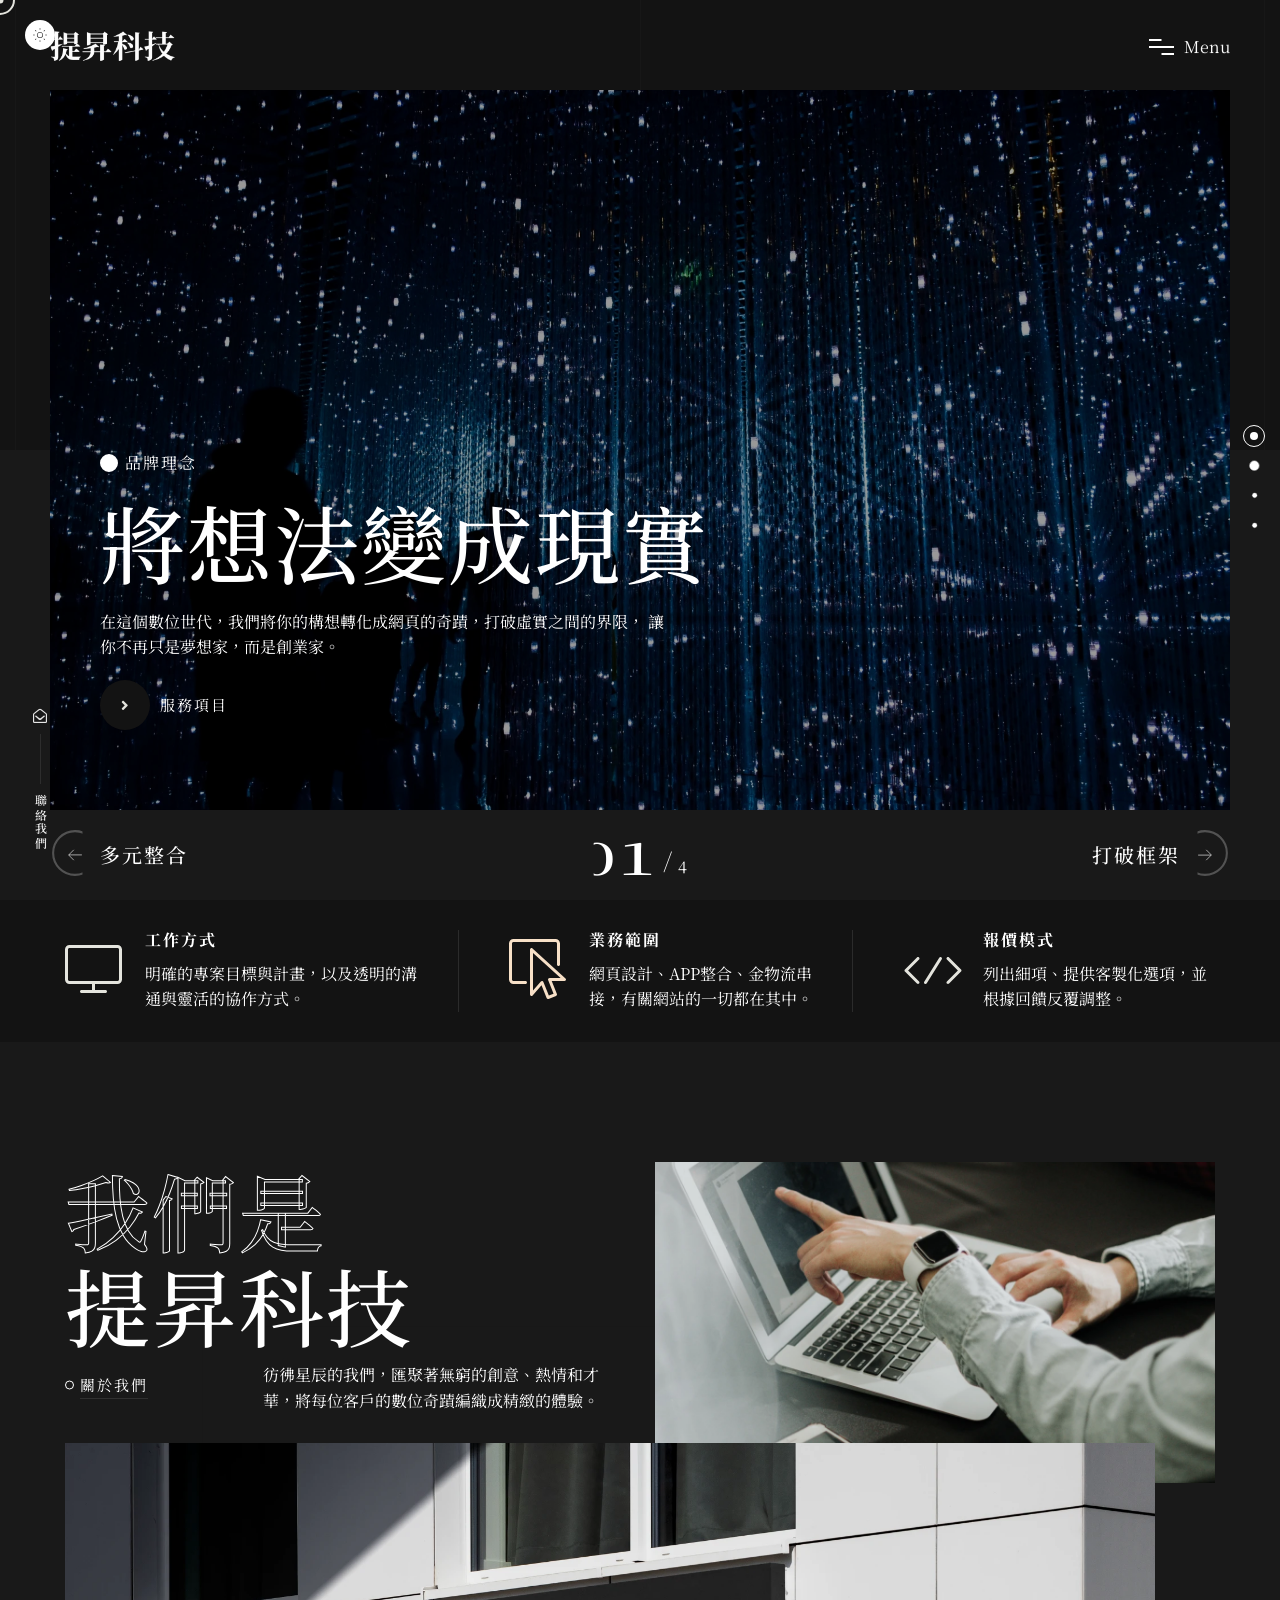
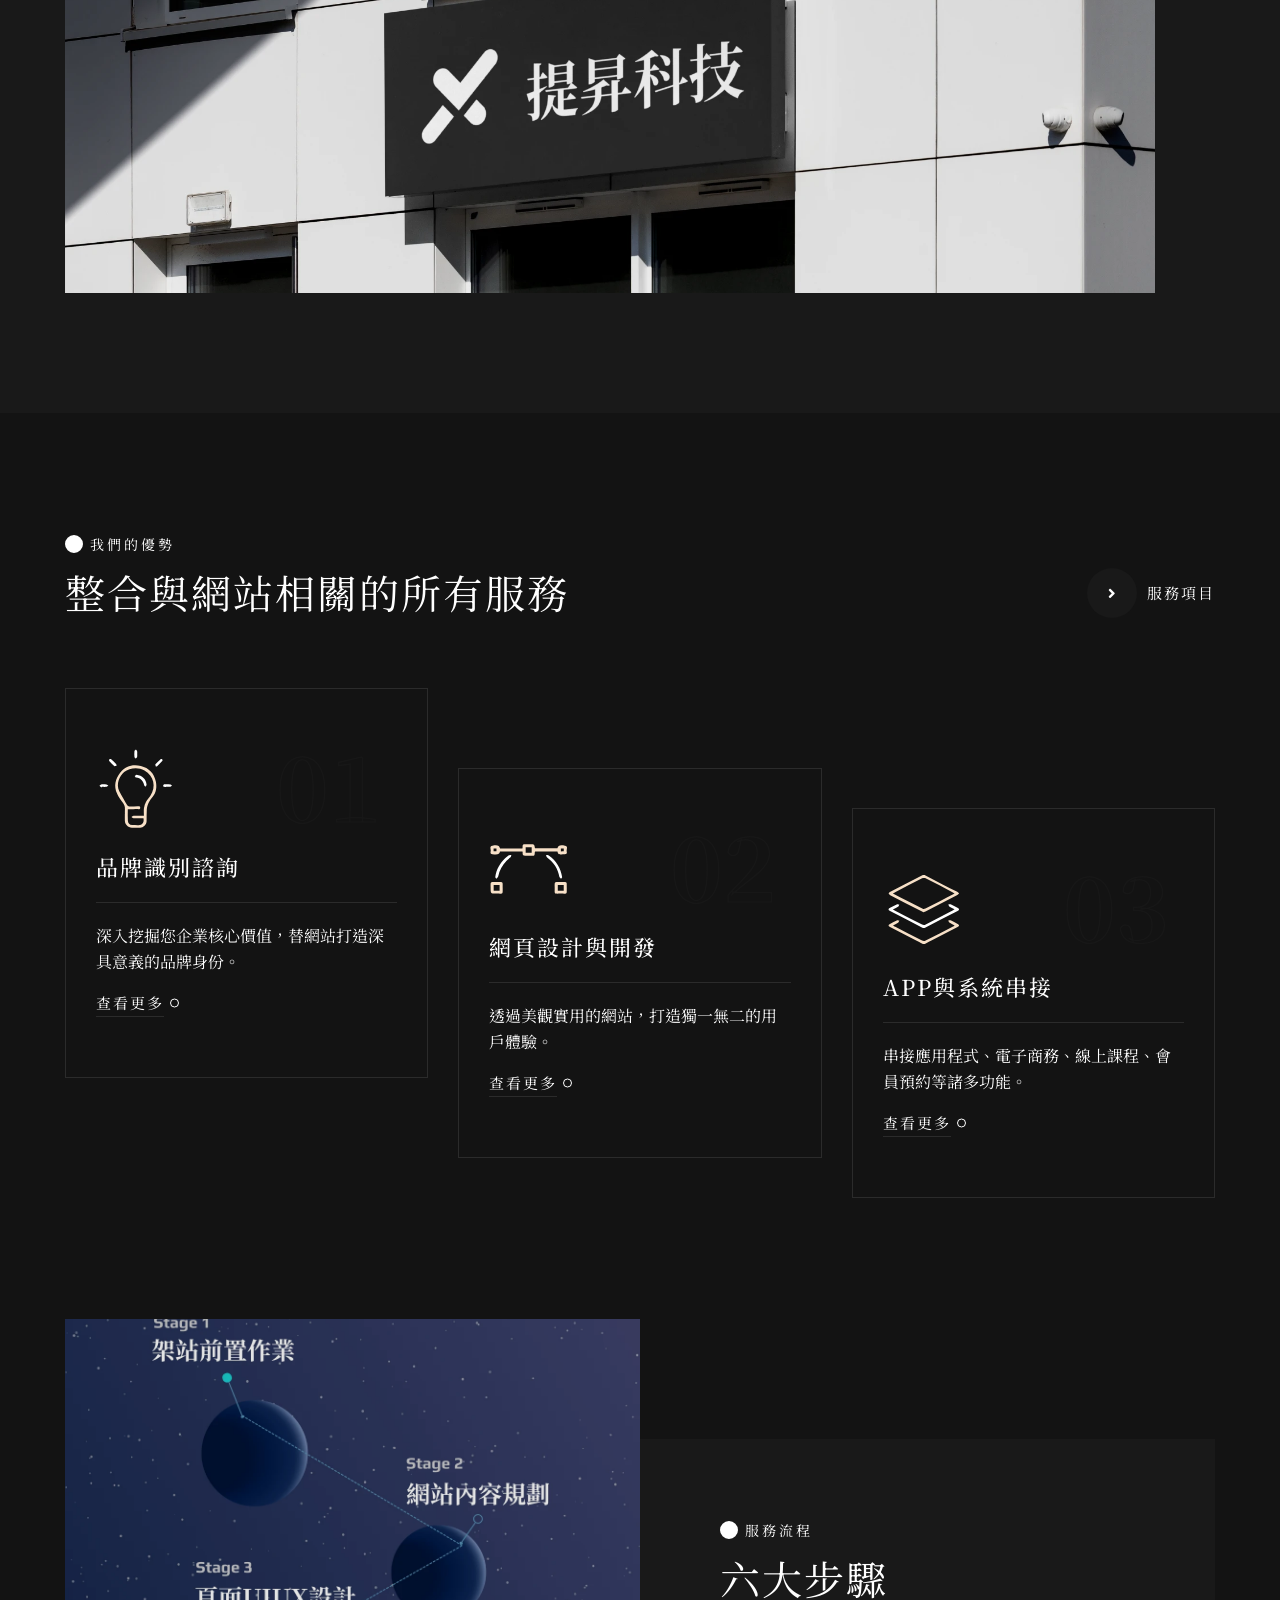
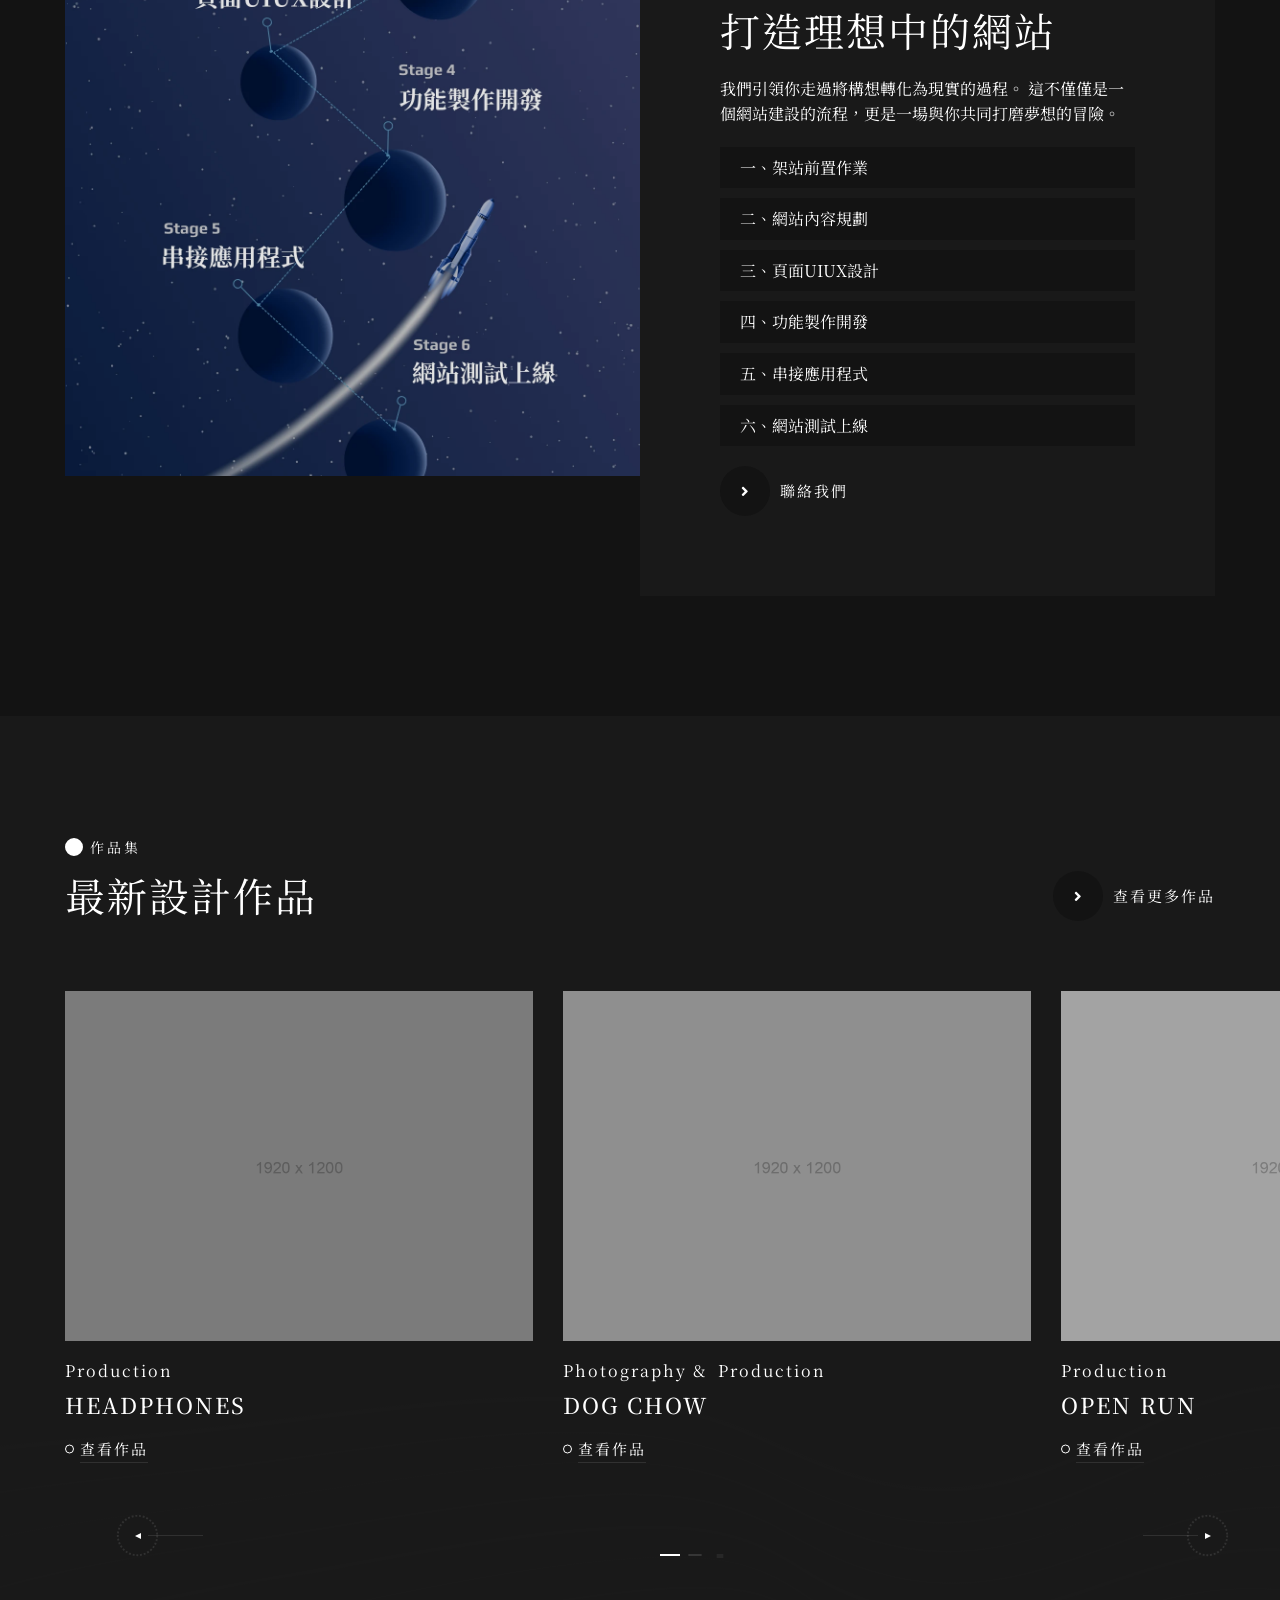
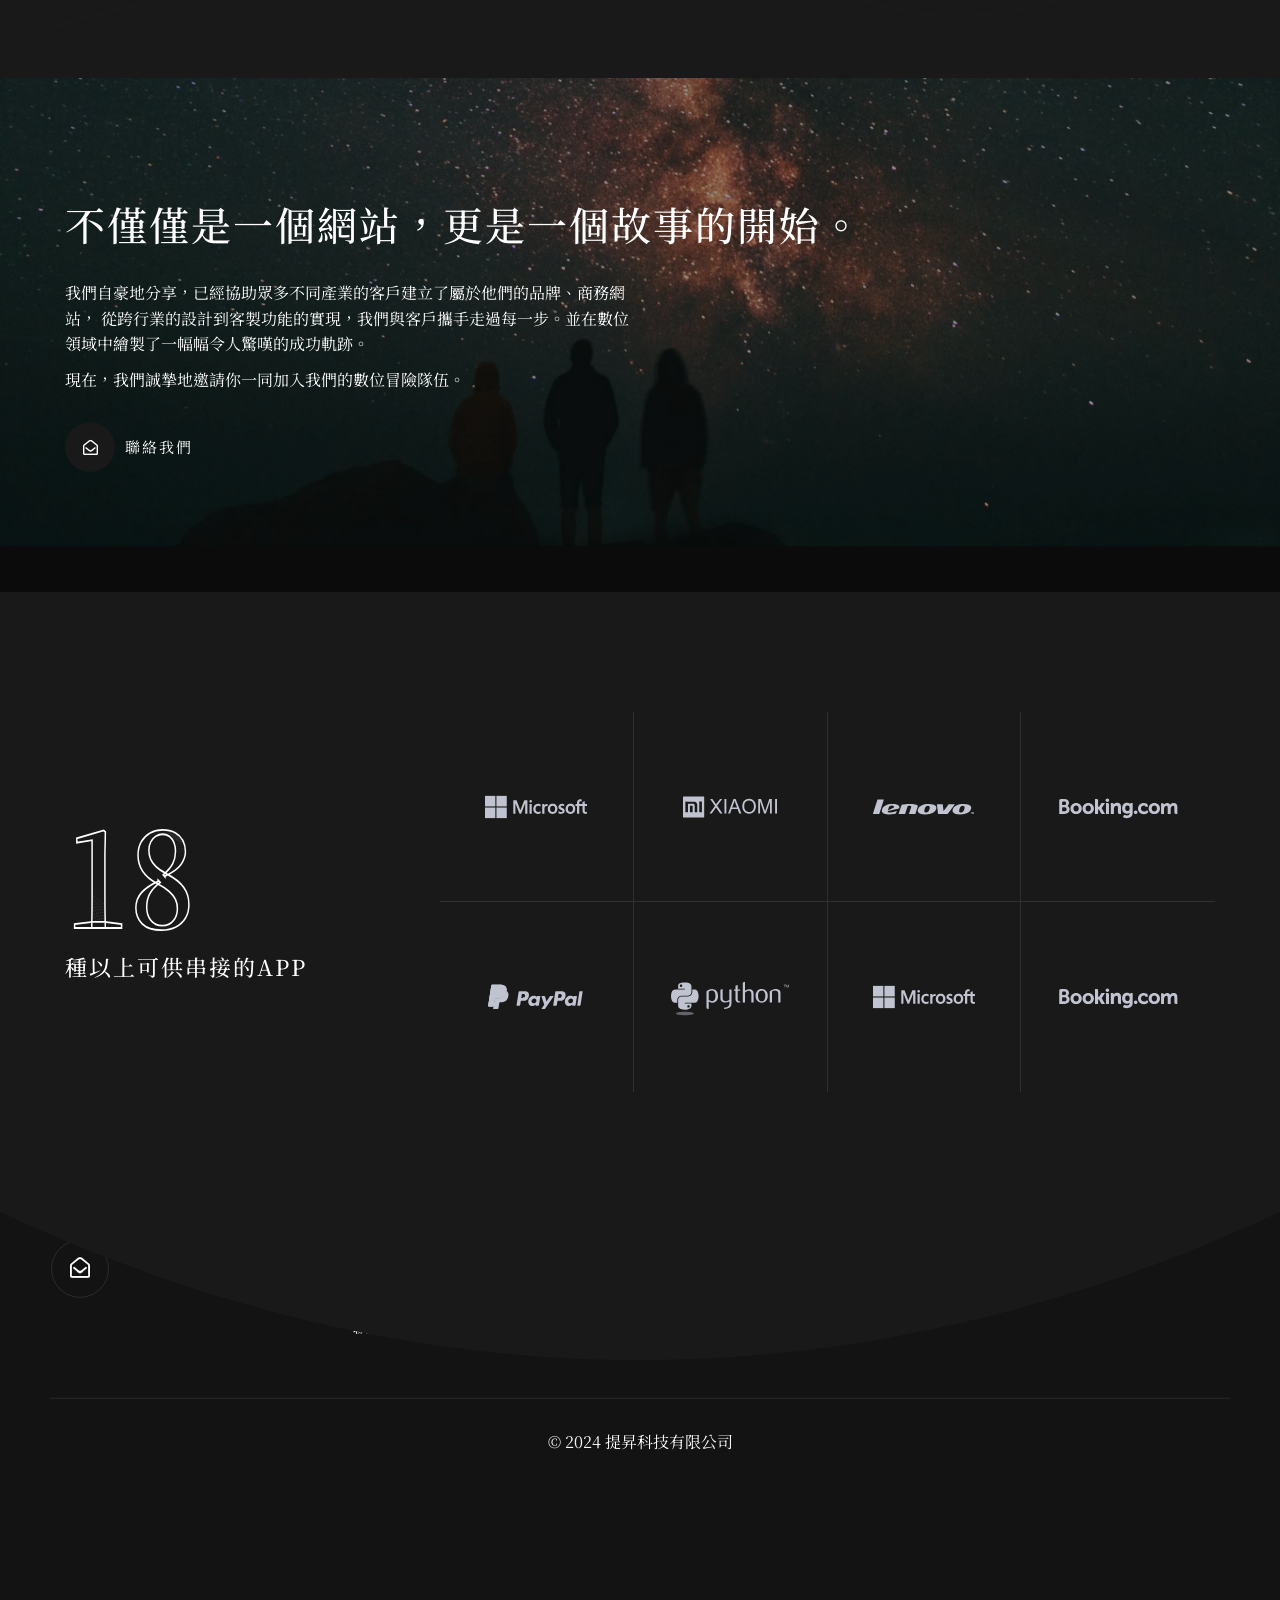
==== commit 9a2c8f79: "project demo & ape101 edit" ====
--- a/index.html
+++ b/index.html
@@ -185,7 +185,7 @@
                                 <div class="slide-item swiper-slide over-hidden">
                                     <div class="image-bg cover-bg w-100 h-100 before-z-index" data-overlay="4">
                                         <img class="cover-bg-img dsn-swiper-parallax-transform"
-                                             src="assets/img/home/banner-1.webp" alt=""
+                                             src="assets/img/home/ideas-into-reality.webp" alt=""
                                              data-dsn-position="50% 50%"/>
                                     </div>
                                     <div class="slide-content p-absolute">
@@ -197,7 +197,7 @@
                                         <h2 class="title has-box-mod p-relative">
                                             <a href="about-us.html" data-dsn-split="chars" class="effect-ajax"
                                                data-dsn-ajax="slider">
-                                                透過網站，將想法變成現實
+                                                將想法變成現實
                                             </a>
                                         </h2>
                                         <p class="description swiper-animate-head max-w570 mt-20">
@@ -221,7 +221,7 @@
                                 <div class="slide-item swiper-slide over-hidden">
                                     <div class="image-bg cover-bg w-100 h-100 before-z-index" data-overlay="3">
                                         <img class="cover-bg-img dsn-swiper-parallax-transform"
-                                             src="assets/img/home/banner-2.webp" alt=""
+                                             src="assets/img/home/Breaking-the-frame.webp" alt=""
                                              data-dsn-position="50% 50%"/>
                                     </div>
                                     <div class="slide-content p-absolute">
@@ -233,7 +233,7 @@
                                         <h2 class="title has-box-mod p-relative">
                                             <a href="project-5.html" data-dsn-split="chars" class="effect-ajax"
                                                data-dsn-ajax="slider">
-                                               創新設計
+                                               打破框架
                                             </a>
                                         </h2>
                                         <p class="description swiper-animate-head max-w570 mt-20">
@@ -257,7 +257,7 @@
                                 <div class="slide-item swiper-slide over-hidden">
                                     <div class="image-bg cover-bg w-100 h-100 before-z-index" data-overlay="2">
                                         <img class="cover-bg-img dsn-swiper-parallax-transform"
-                                             src="assets/img/home/banner-3.webp" alt=""
+                                             src="assets/img/home/Infinite-possibilities.webp" alt=""
                                              data-dsn-position="50% 50%"/>
                                     </div>
                                     <div class="slide-content p-absolute">
@@ -271,7 +271,7 @@
                                         <h2 class="title has-box-mod p-relative">
                                             <a href="project-4.html" data-dsn-split="chars" class="effect-ajax"
                                                data-dsn-ajax="slider">
-                                               客製功能
+                                               無限可能
                                             </a>
                                         </h2>
                                         <p class="description swiper-animate-head max-w570 mt-20">
@@ -295,7 +295,7 @@
                                 <div class="slide-item swiper-slide over-hidden">
                                     <div class="image-bg cover-bg w-100 h-100 before-z-index" data-overlay="2">
                                         <img class="cover-bg-img dsn-swiper-parallax-transform"
-                                             src="assets/img/home/banner-4.webp" alt=""
+                                             src="assets/img/home/integration.webp" alt=""
                                              data-dsn-position="50% 50%"/>
                                     </div>
                                     <div class="slide-content p-absolute">
@@ -527,7 +527,7 @@
                                 </div>
                                 <div class="p-large text-left">
                                     <p class="max-w350">
-                                        我們以整合網站與應用程式為基礎，透過精美的網頁設計，協助客戶開拓業務領域，自由自在地掌控自己的事業。
+                                        彷彿星辰的我們，匯聚著無窮的創意、熱情和才華，將每位客戶的數位奇蹟編織成精緻的體驗。
                                     </p>
                                 </div>
                             </div>
@@ -535,11 +535,11 @@
 
                         </div>
                         <div class="box-img">
-                            <img decoding="async" class="cover-bg-img" src="assets/img/home/banner-6.webp" title="" alt="">
+                            <img decoding="async" class="cover-bg-img" src="assets/img/home/timtech-meeting.webp" title="" alt="">
                         </div>
                     </div>
                     <div class="p-relative box-img-bottom hv-50">
-                        <img class="cover-bg-img" decoding="async" src="assets/img/home/banner-5.webp" title="" alt="">
+                        <img class="cover-bg-img" decoding="async" src="assets/img/home/logo-sign.webp" title="" alt="">
                     </div>
                 </div>
 
@@ -707,7 +707,7 @@
                         <div class="box-img w-100"
                              data-dsn-animation='{"to":{"y":"120px"},"option":{"scrub":"0","start":"80%","end":"30%"},"responsive":["desktop"]}'>
                             <div class="img-box-parallax h-v-80 before-z-index w-100" data-overlay="1">
-                                <img class="cover-bg-img" src="assets/img/home/banner-8.webp" alt=""/>
+                                <img class="cover-bg-img" src="assets/img/home/process.webp" alt=""/>
                             </div>
                         </div>
                     </div>
@@ -1144,7 +1144,7 @@
                 </div>
                 <div class="dsn-bg-section p-absolute w-100 h-100 over-hidden top-0 left-0" style="z-index: -1;">
                     <div class="h-100 img-box-parallax before-z-index " data-dsn-grid="move-up" data-overlay="4">
-                        <img src="assets/img/home/banner-7.webp" class="cover-bg-img has-direction" alt="">
+                        <img src="assets/img/home/story-start.webp" class="cover-bg-img has-direction" alt="">
                     </div>
 
                 </div>
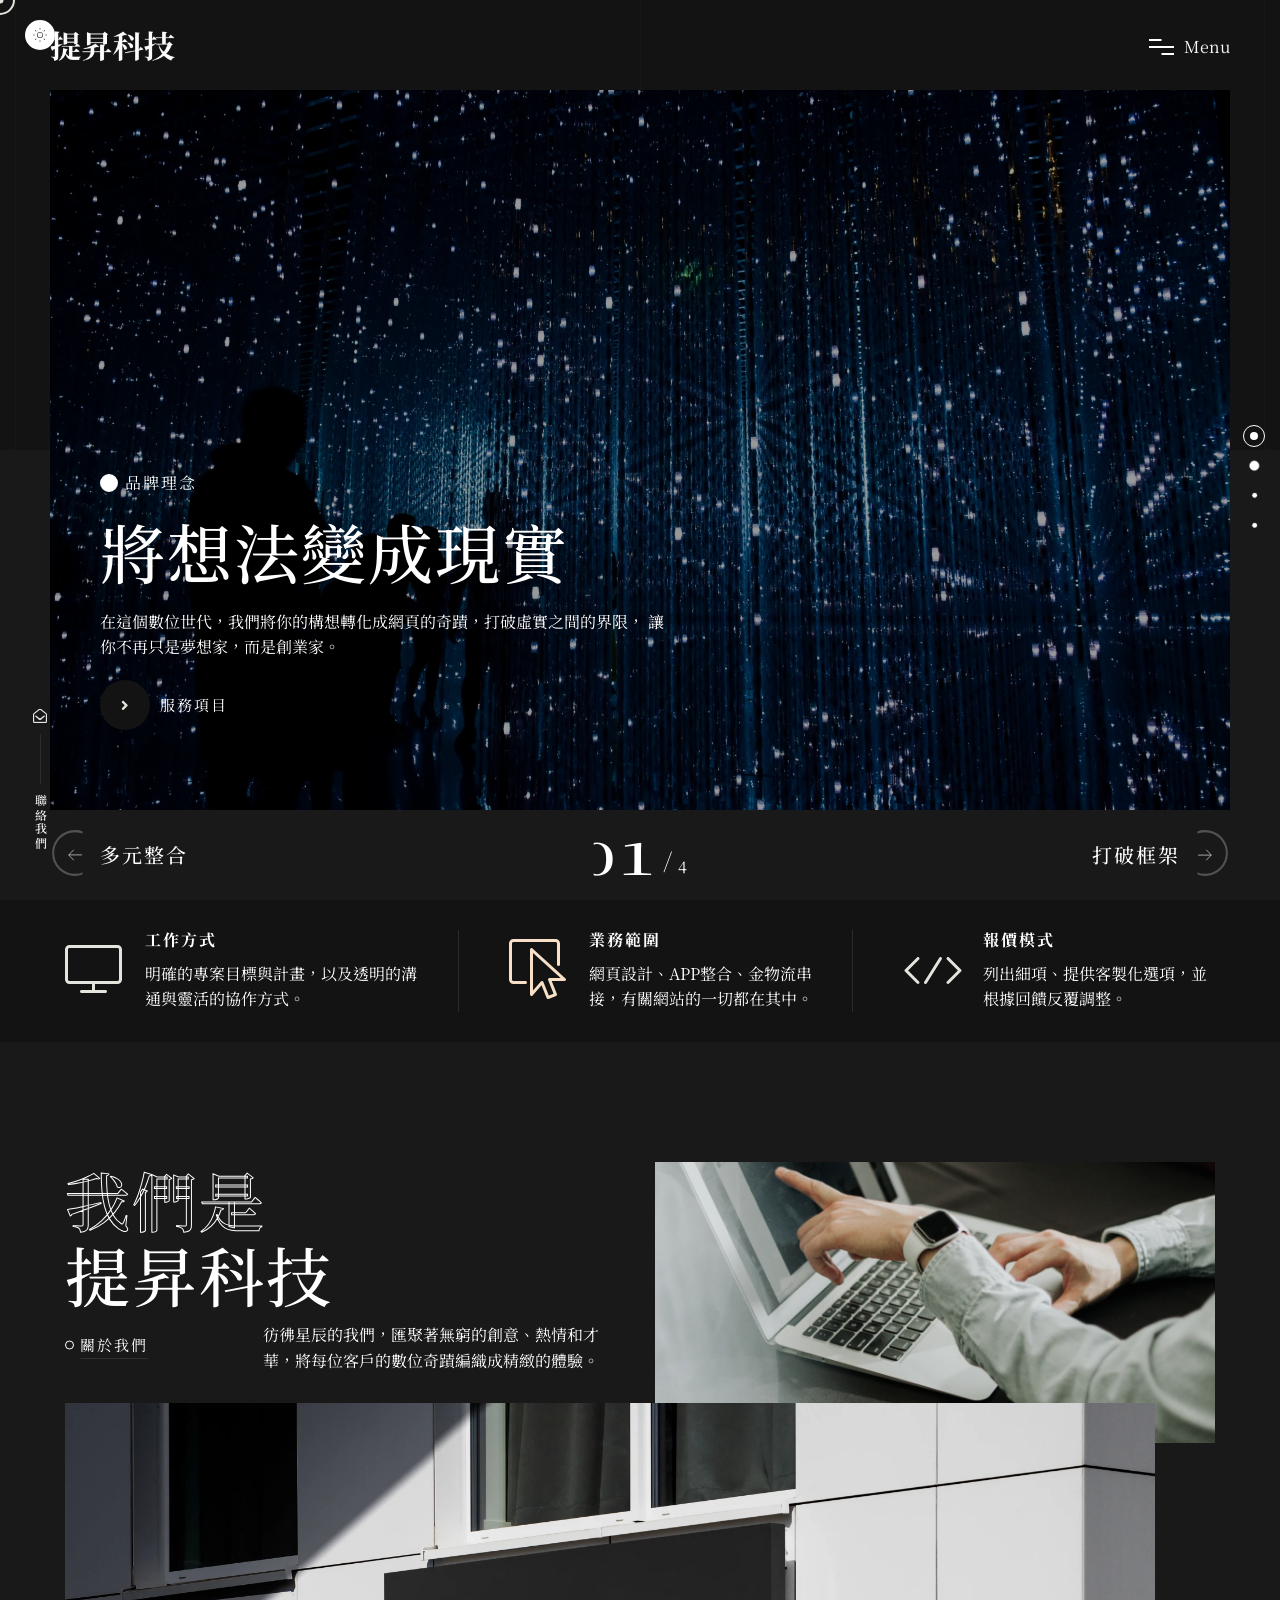
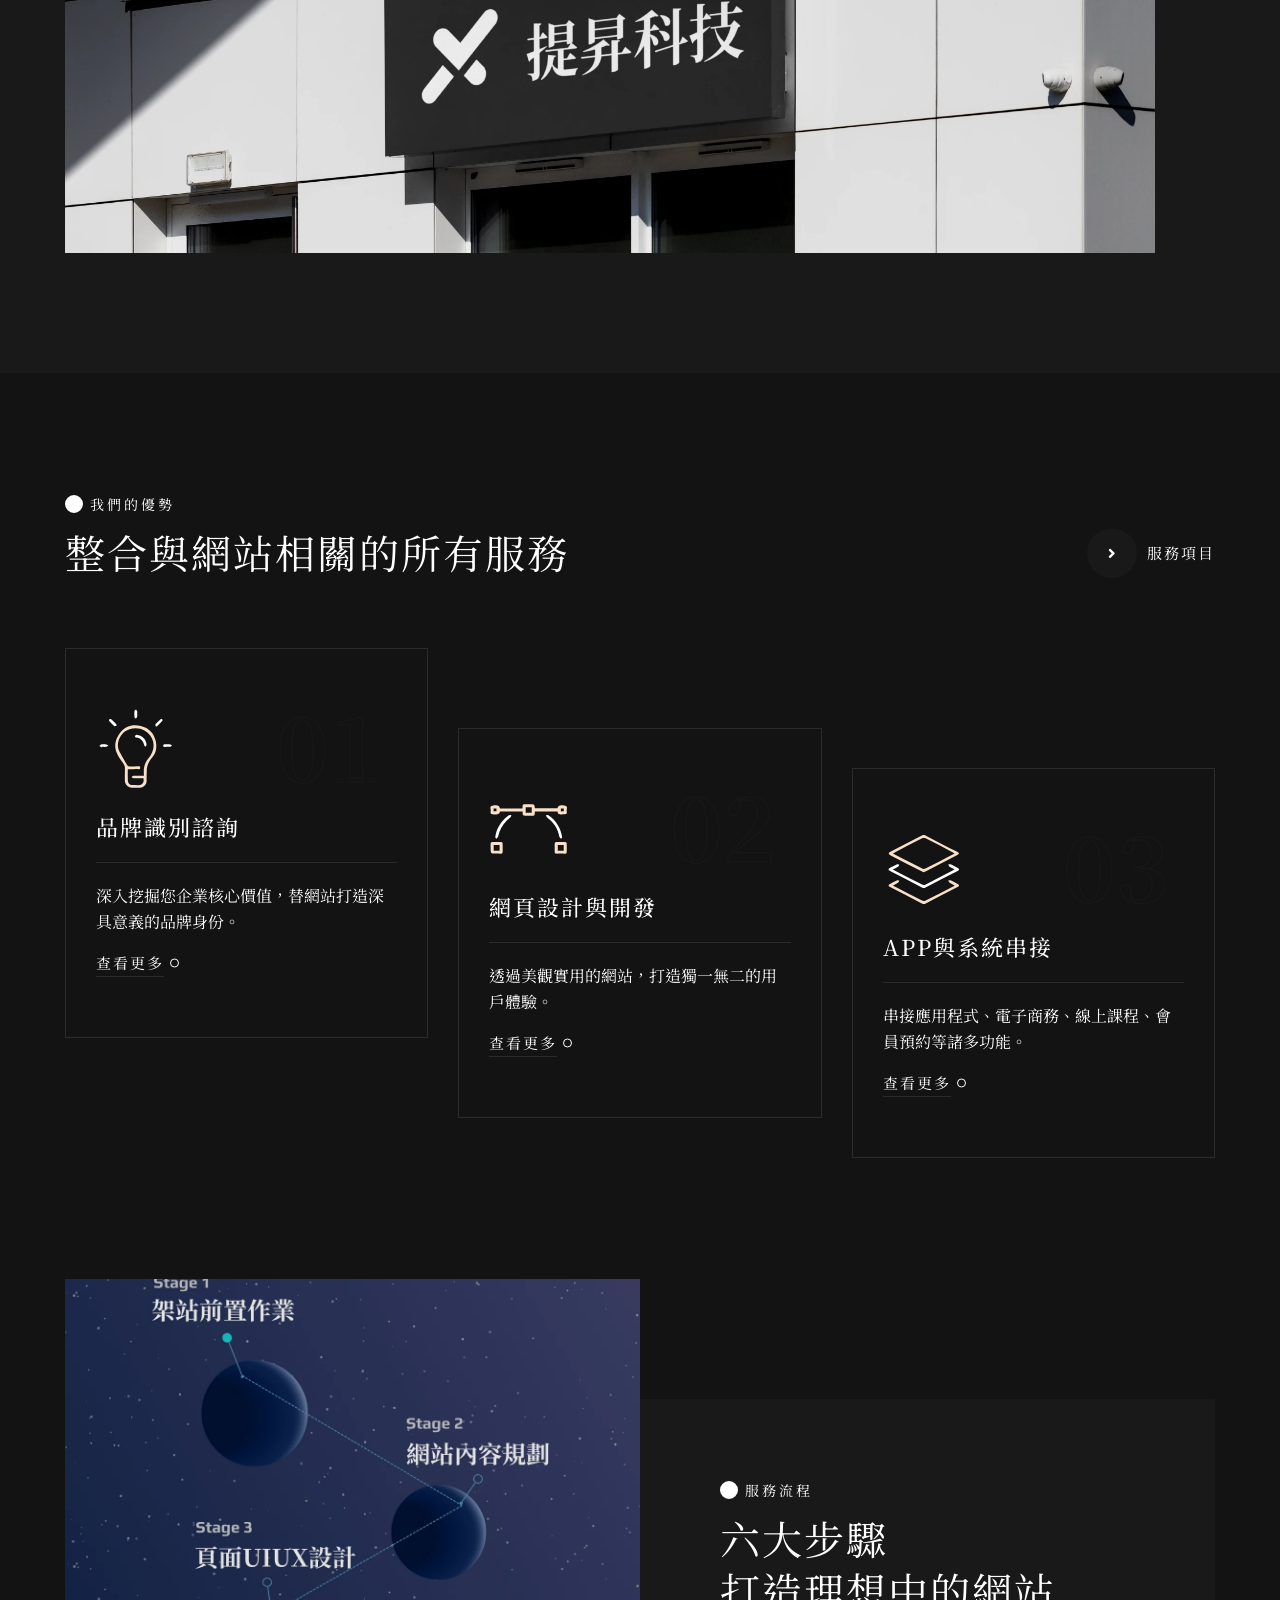
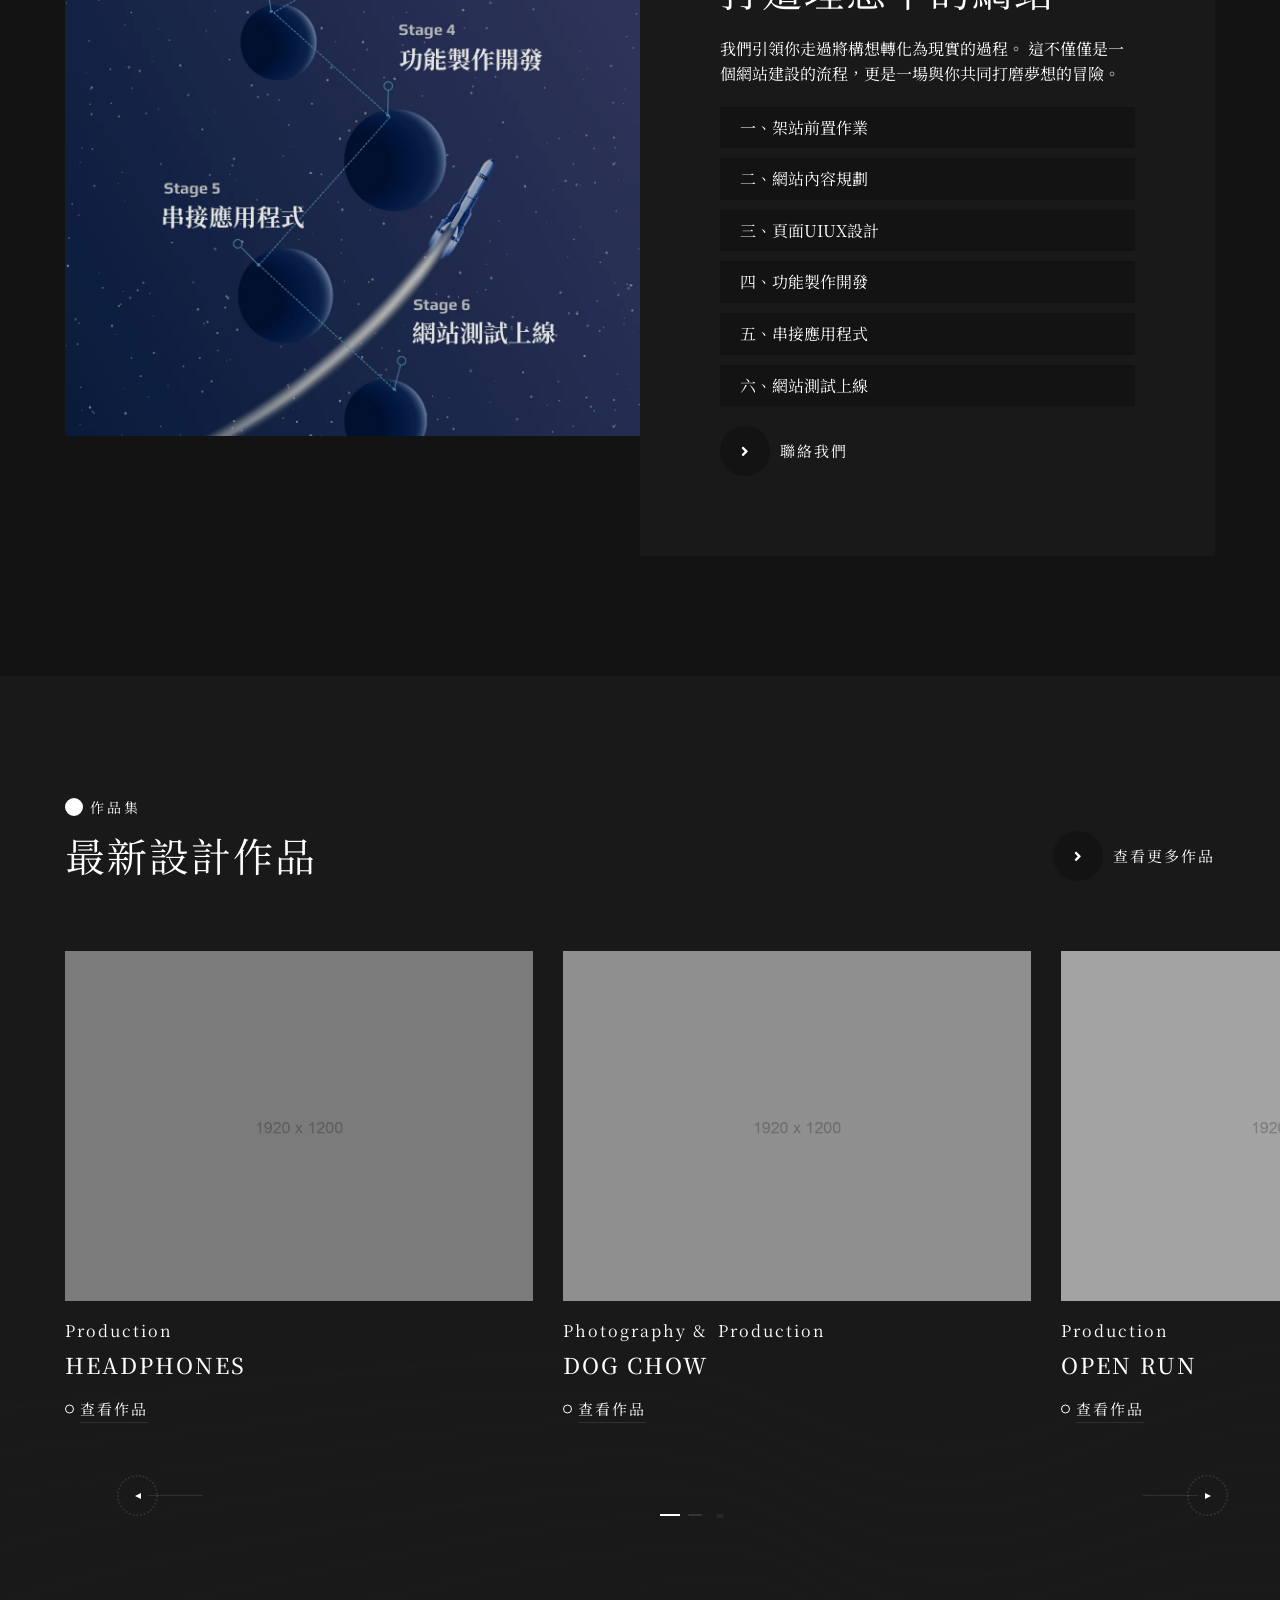
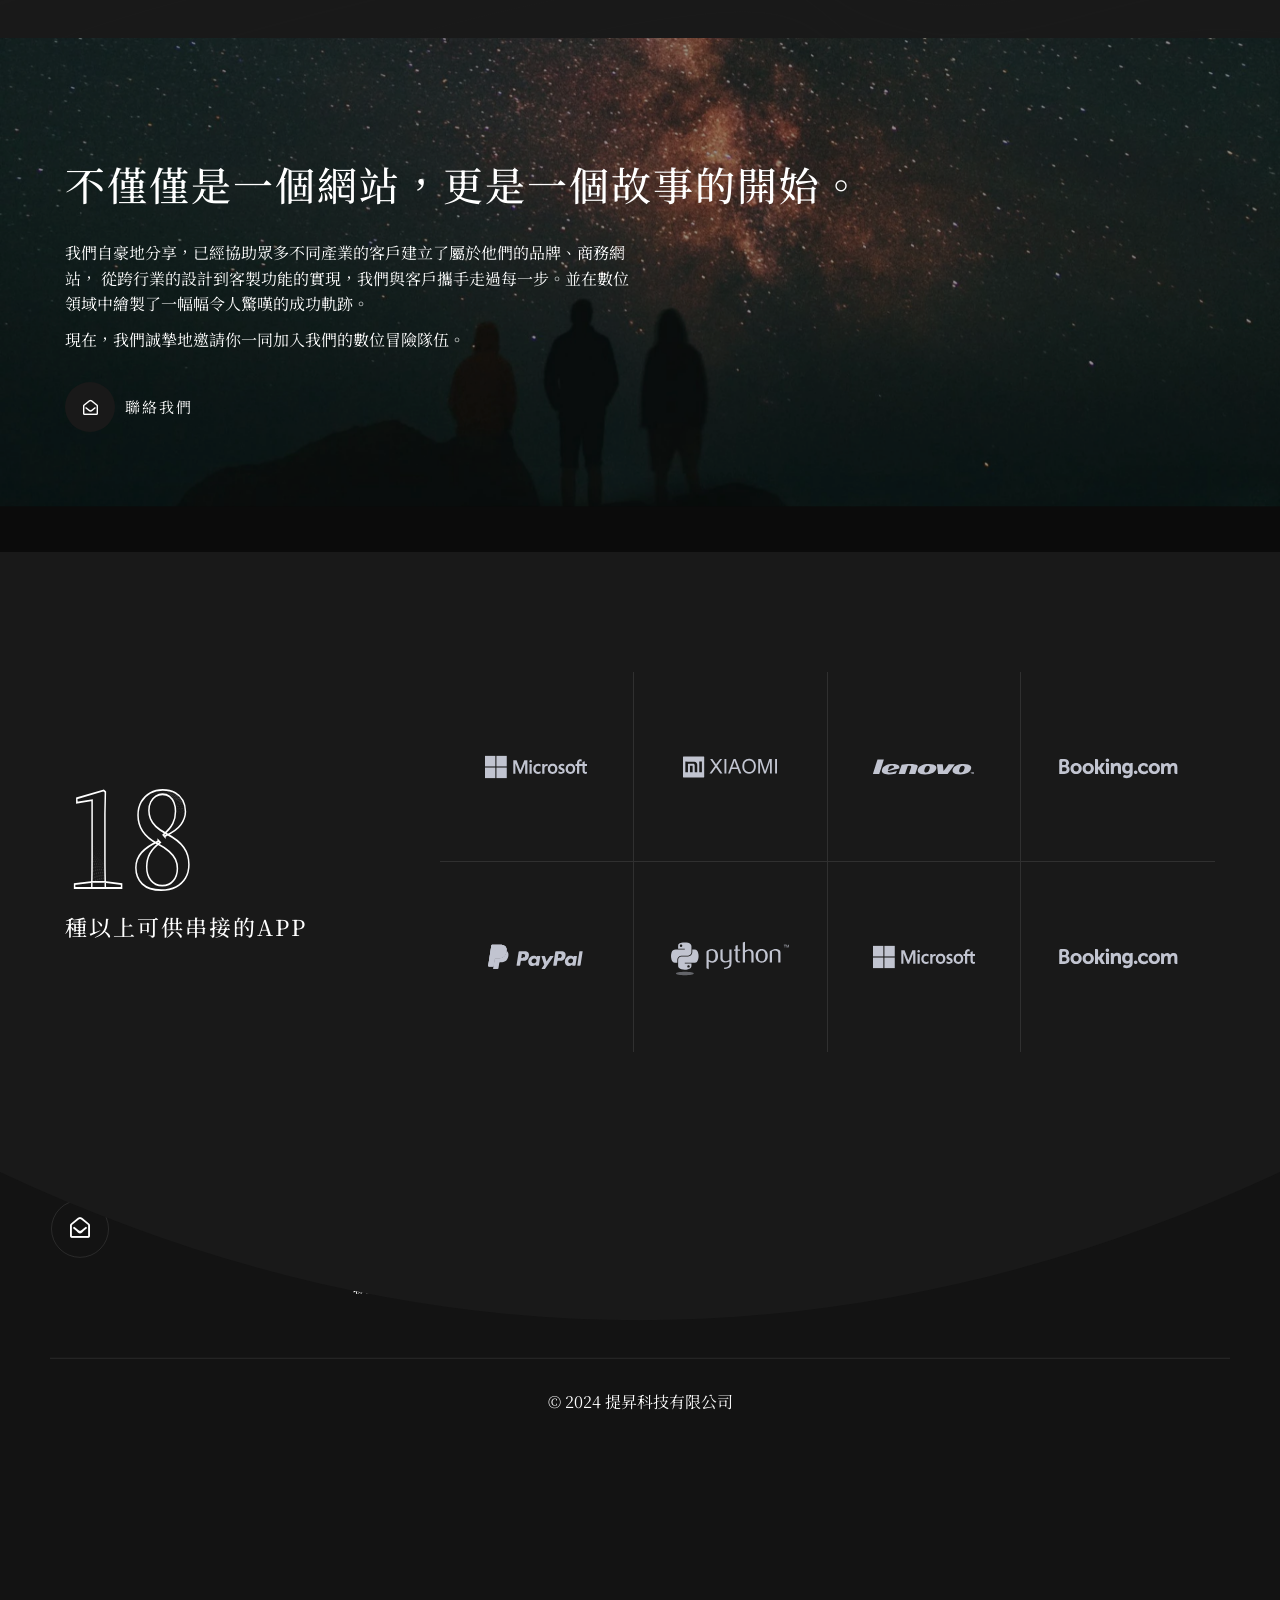
==== commit fbe1f4b1: "ape101 edit" ====
--- a/index.html
+++ b/index.html
@@ -28,26 +28,26 @@
     <div class="dsnload p-absolute">
         <span class="dsnload__row">
             <span class="dsnload__img">
-            <img src="assets/img/logo-light.png" class="logo-dark" alt="Blackdsn" decoding="async" loading="lazy"/>
-            <img src="assets/img/logo.png" class="logo-light" alt="Blackdsn" decoding="async" loading="lazy"/>
+            <img src="assets/img/logo-light.png" class="logo-dark" alt="提昇科技TimTech" decoding="async" loading="lazy"/>
+            <img src="assets/img/logo.png" class="logo-light" alt="提昇科技TimTech" decoding="async" loading="lazy"/>
             </span>
         </span>
         <span class="dsnload__row dsnload__row--sibling">
             <span class="dsnload__img">
-                 <img src="assets/img/logo-light.png" class="logo-dark" alt="Blackdsn" decoding="async" loading="lazy"/>
-            <img src="assets/img/logo.png" class="logo-light" alt="Blackdsn" decoding="async" loading="lazy"/>
+                 <img src="assets/img/logo-light.png" class="logo-dark" alt="提昇科技TimTech" decoding="async" loading="lazy"/>
+            <img src="assets/img/logo.png" class="logo-light" alt="提昇科技TimTech" decoding="async" loading="lazy"/>
             </span>
         </span>
         <span class="dsnload__row dsnload__row--sibling">
             <span class="dsnload__img">
-                <img src="assets/img/logo-light.png" class="logo-dark" alt="Blackdsn" decoding="async" loading="lazy"/>
-            <img src="assets/img/logo.png" class="logo-light" alt="Blackdsn" decoding="async" loading="lazy"/>
+                <img src="assets/img/logo-light.png" class="logo-dark" alt="提昇科技TimTech" decoding="async" loading="lazy"/>
+            <img src="assets/img/logo.png" class="logo-light" alt="提昇科技TimTech" decoding="async" loading="lazy"/>
             </span>
         </span>
         <span class="dsnload__row dsnload__row--sibling">
             <span class="dsnload__img">
-               <img src="assets/img/logo-light.png" class="logo-dark" alt="Blackdsn" decoding="async" loading="lazy"/>
-            <img src="assets/img/logo.png" class="logo-light" alt="Blackdsn" decoding="async" loading="lazy"/>
+               <img src="assets/img/logo-light.png" class="logo-dark" alt="提昇科技TimTech" decoding="async" loading="lazy"/>
+            <img src="assets/img/logo.png" class="logo-light" alt="提昇科技TimTech" decoding="async" loading="lazy"/>
             </span>
         </span>
 
@@ -86,8 +86,8 @@
         <div class="main-logo">
             <a href="index.html" data-dsn-text="提昇科技" class="custom-logo-link main-brand effect-ajax" rel="home"
             aria-current="page">
-                <img src="assets/img/logo-light.png" class="custom-logo logo-light" alt="Blackdsn"/>
-                <img src="assets/img/logo.png" class="custom-logo logo-dark" alt="Blackdsn"/>
+                <img src="assets/img/logo-light.png" class="custom-logo logo-light" alt="提昇科技TimTech"/>
+                <img src="assets/img/logo.png" class="custom-logo logo-dark" alt="提昇科技TimTech"/>
             </a>
         </div>
         <nav class="main-navigation ">
@@ -1678,9 +1678,9 @@
                                         <a href="index.html" data-dsn-text="提昇科技"
                                         class="custom-logo-link main-brand effect-ajax" rel="home">
                                             <img class="custom-logo logo-light" src="assets/img/logo-light.png"
-                                                alt="Blackdsn"/>
+                                                alt="提昇科技TimTech"/>
                                             <img class="custom-logo logo-dark" src="assets/img/logo.png"
-                                                alt="Blackdsn"/>
+                                                alt="提昇科技TimTech"/>
                                         </a>
                                     </div>
                                 </div>
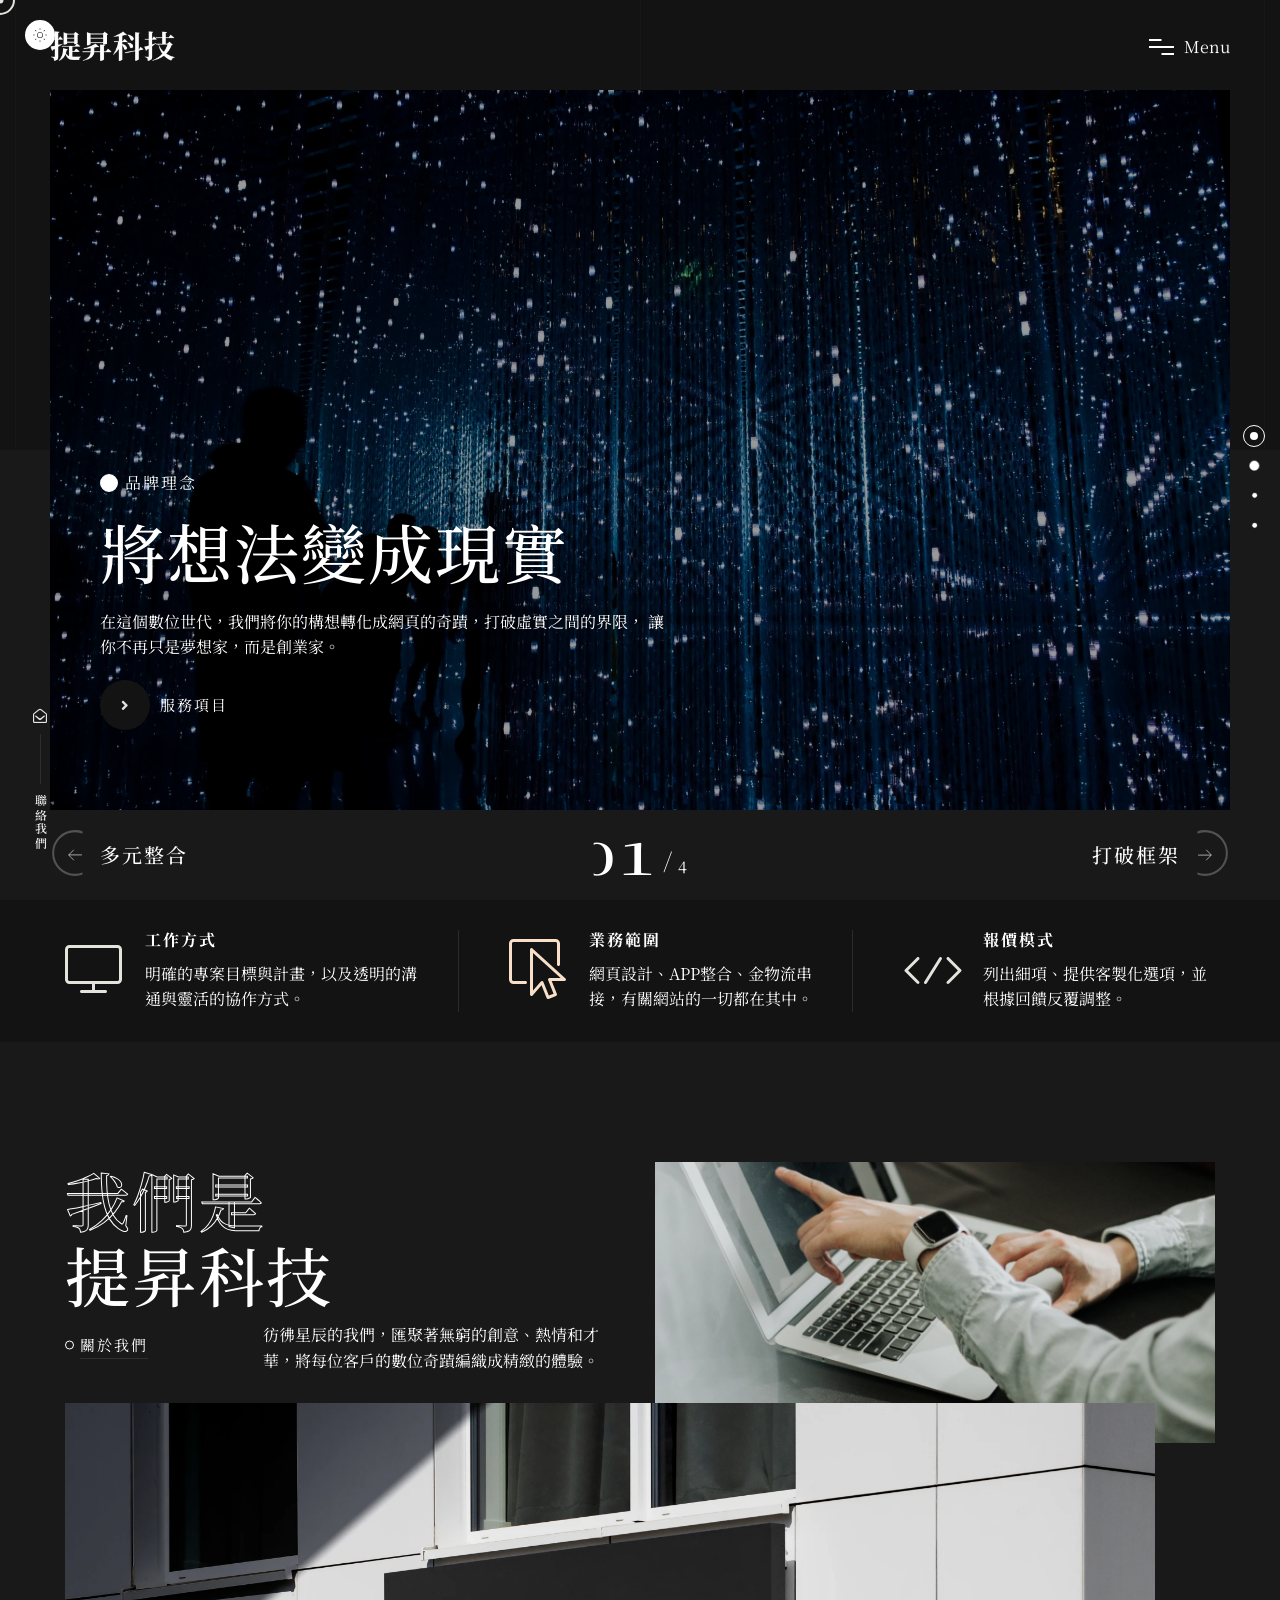
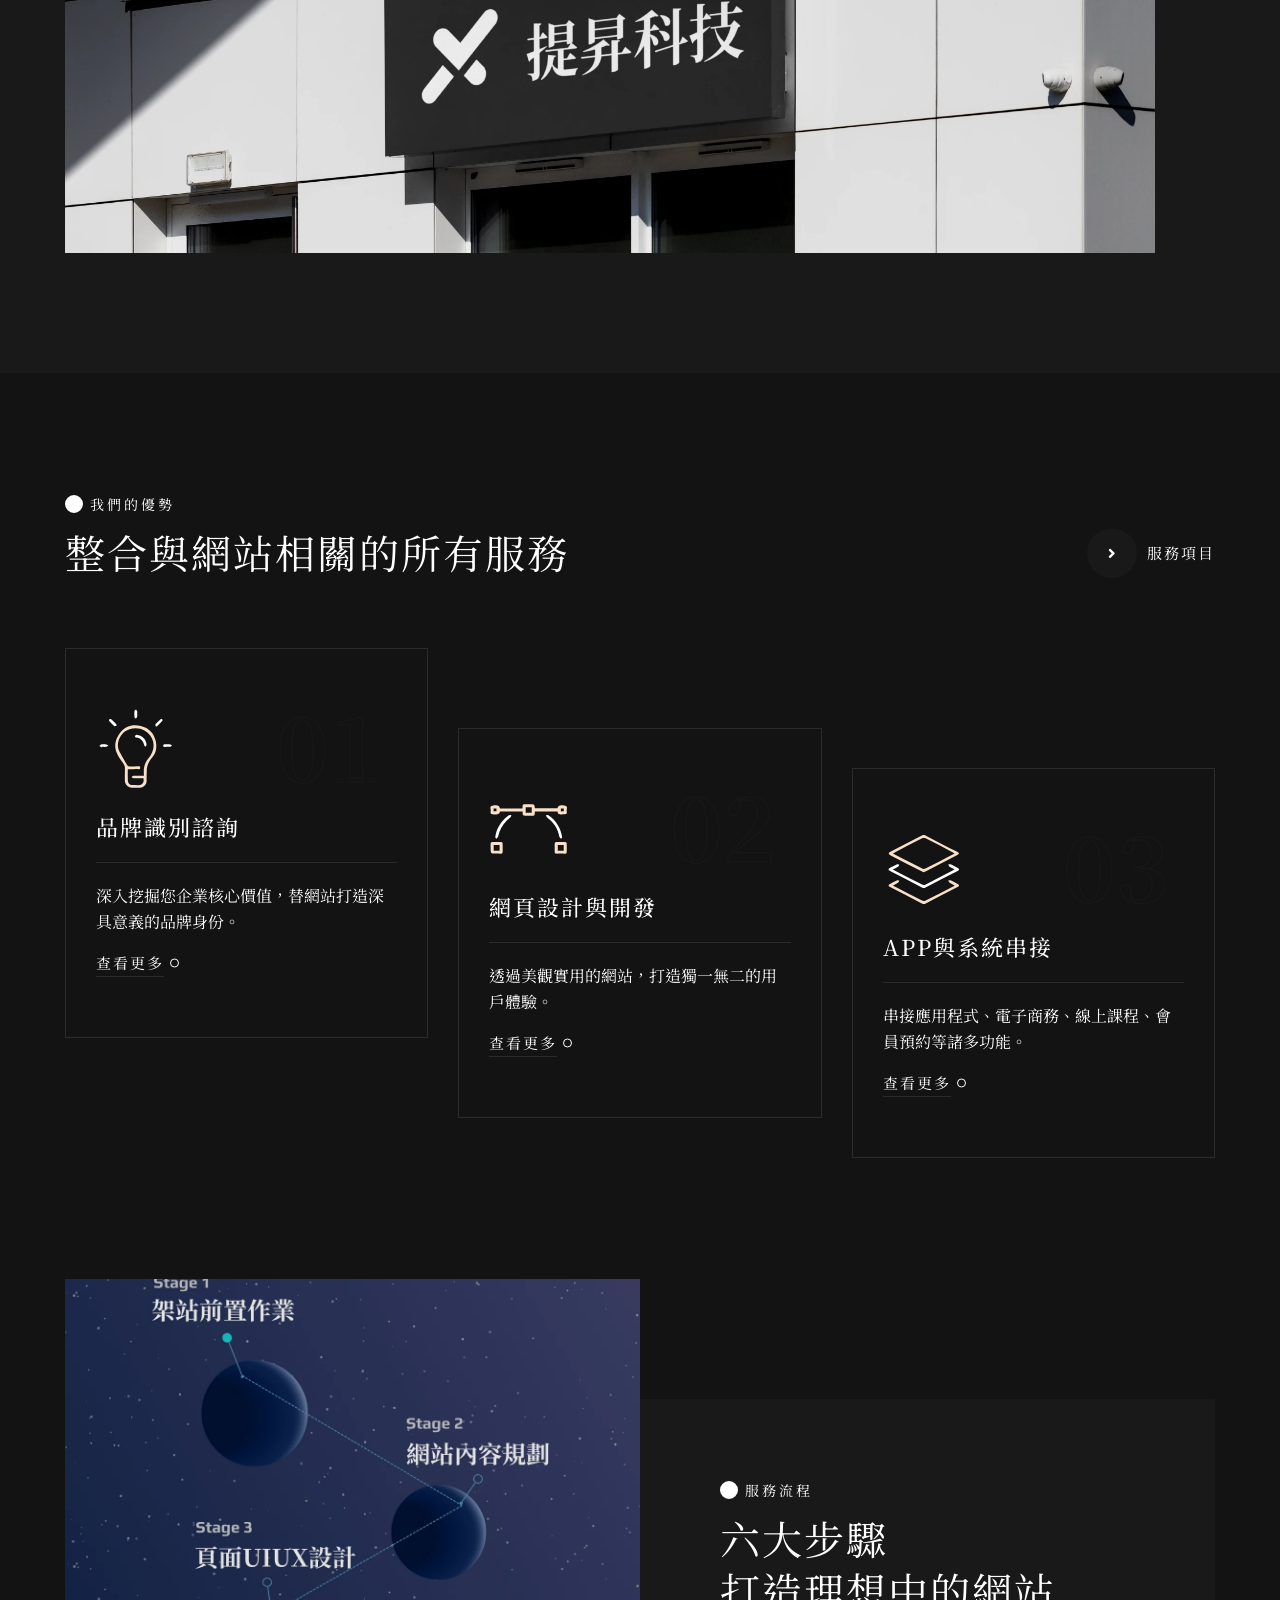
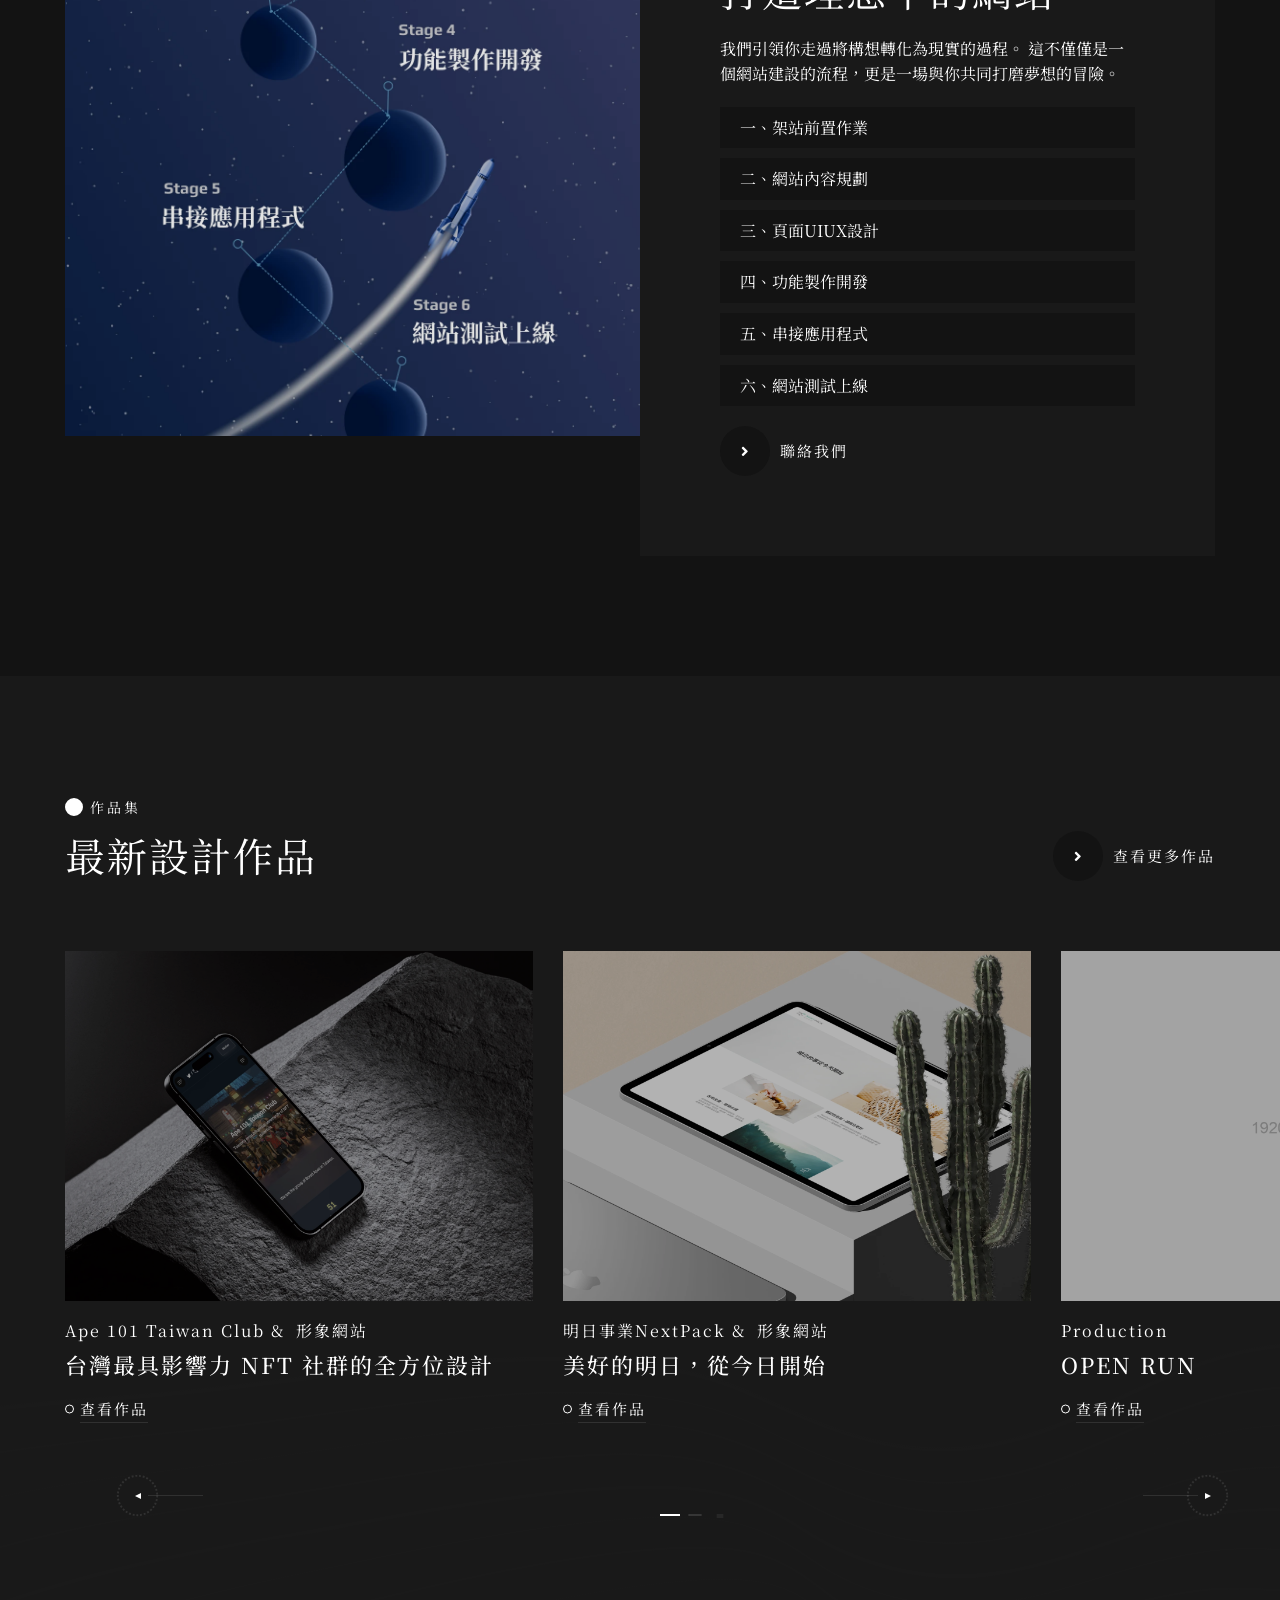
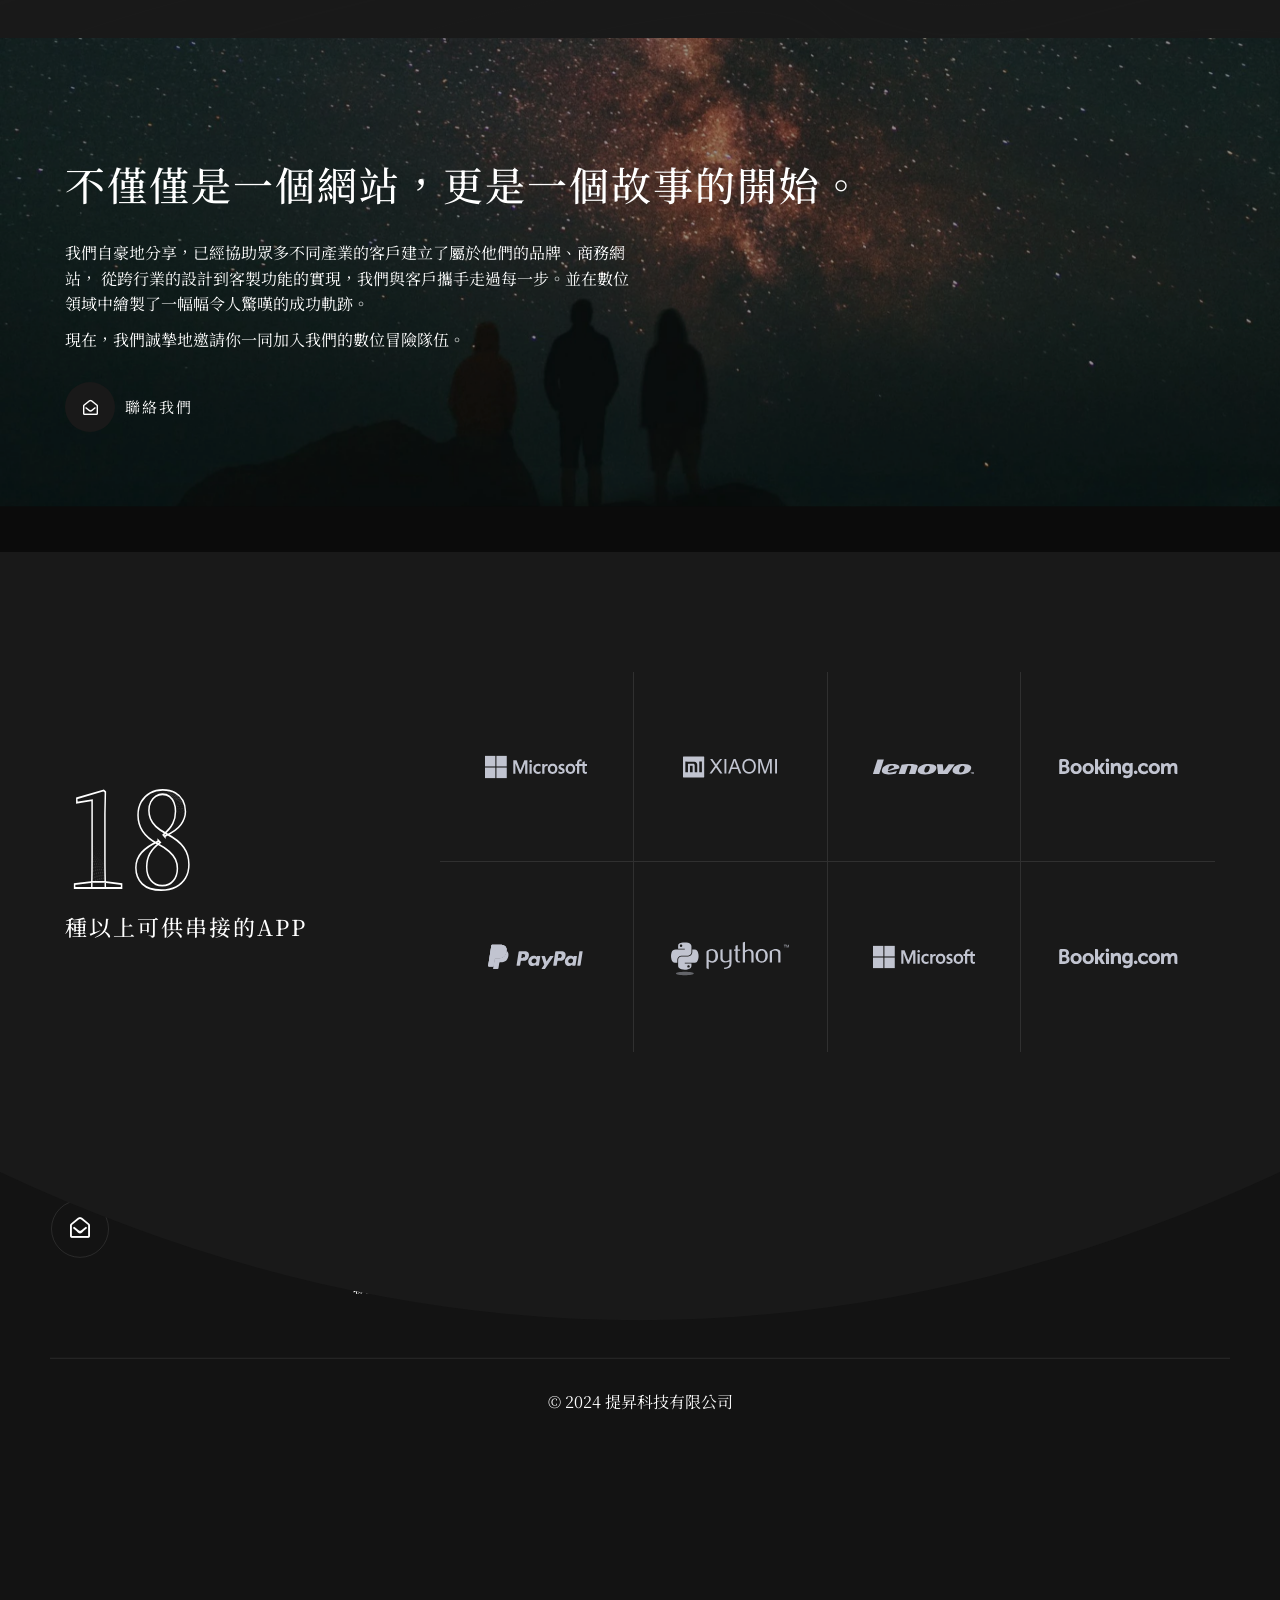
==== commit 9bfef323: "add nextpack project" ====
--- a/index.html
+++ b/index.html
@@ -795,12 +795,12 @@
                                         <article
                                                 class="dsn-item-post grid-item over-hidden p-relative box-hover-image swiper-slide">
                                             <div class="box-content d-flex ">
-                                                <a class="effect-ajax box-image-link bg-shadow" href="project-1.html"
+                                                <a class="effect-ajax box-image-link bg-shadow" href="ape-101-taiwan-club.html"
                                                    data-dsn-ajax="work" title="HEADPHONES">
                                                     <div class="box-image-bg before-z-index dsn-swiper-parallax-transform"
                                                          data-overlay="4">
                                                         <img class="cover-bg-img"
-                                                             src="assets/img/portfolio/project6/1.jpg"
+                                                             src="assets/img/portfolio/ape101/ape101-cover.webp"
                                                              alt=""/>
                                                     </div>
                                                 </a>
@@ -808,20 +808,21 @@
                                                     <div class="post-title-info">
                                                         <div class="post-meta max-w750">
                                                             <div class="p-relative d-inline-block dsn-category dsn-bg metas mb-10 entry-meta">
-                                                                <span data-separator="&">Production</span>
+                                                                <span data-separator=" & ">Ape 101 Taiwan Club</span>
+                                                                <span data-separator=" & ">形象網站</span>
                                                             </div>
                                                         </div>
                                                         <h2 class="post-title title-block">
-                                                            <a href="project-1.html" class="effect-ajax"
+                                                            <a href="ape-101-taiwan-club.html" class="effect-ajax"
                                                                data-dsn-ajax="work">
-                                                                HEADPHONES
+                                                               台灣最具影響力 NFT 社群的全方位設計
                                                             </a>
                                                         </h2>
                                                     </div>
 
                                                     <div class="post-description-info ">
                                                         <div class="d-flex mt-20 dsn-def-btn dsn-hover-icon">
-                                                            <a href="project-1.html"
+                                                            <a href="ape-101-taiwan-club.html"
                                                                class="effect-ajax dsn-btn dsn-border border-color-default background-section has-icon-left"
                                                                data-dsn-ajax="work">
                                                             <span class="dsn-icon dsn-bg-before btn-icon-left heading-color z-index-1">
@@ -842,12 +843,12 @@
                                         <article
                                                 class="dsn-item-post grid-item over-hidden p-relative box-hover-image swiper-slide">
                                             <div class="box-content d-flex ">
-                                                <a class="effect-ajax box-image-link bg-shadow" href="project-1.html"
+                                                <a class="effect-ajax box-image-link bg-shadow" href="nextpack.html"
                                                    data-dsn-ajax="work" title="DOG CHOW">
                                                     <div class="box-image-bg before-z-index dsn-swiper-parallax-transform"
                                                          data-overlay="3">
                                                         <img class="cover-bg-img"
-                                                             src="assets/img/portfolio/project5/1.jpg"
+                                                             src="assets/img/portfolio/nextpack/nextpack-cover.webp"
                                                              alt=""/>
                                                     </div>
                                                 </a>
@@ -855,21 +856,21 @@
                                                     <div class="post-title-info">
                                                         <div class="post-meta max-w750">
                                                             <div class="p-relative d-inline-block dsn-category dsn-bg metas mb-10 entry-meta">
-                                                                <span data-separator=" & ">Photography</span>
-                                                                <span data-separator=" & ">Production</span>
+                                                                <span data-separator=" & ">明日事業NextPack</span>
+                                                                <span data-separator=" & ">形象網站</span>
                                                             </div>
                                                         </div>
                                                         <h2 class="post-title title-block">
-                                                            <a href="project-1.html" class="effect-ajax"
+                                                            <a href="nextpack.html" class="effect-ajax"
                                                                data-dsn-ajax="work">
-                                                                DOG CHOW
+                                                               美好的明日，從今日開始
                                                             </a>
                                                         </h2>
                                                     </div>
 
                                                     <div class="post-description-info ">
                                                         <div class="d-flex mt-20 dsn-def-btn dsn-hover-icon">
-                                                            <a href="project-1.html"
+                                                            <a href="nextpack.html"
                                                                class="effect-ajax dsn-btn dsn-border border-color-default background-section has-icon-left"
                                                                data-dsn-ajax="work">
                                                             <span class="dsn-icon dsn-bg-before btn-icon-left heading-color z-index-1">
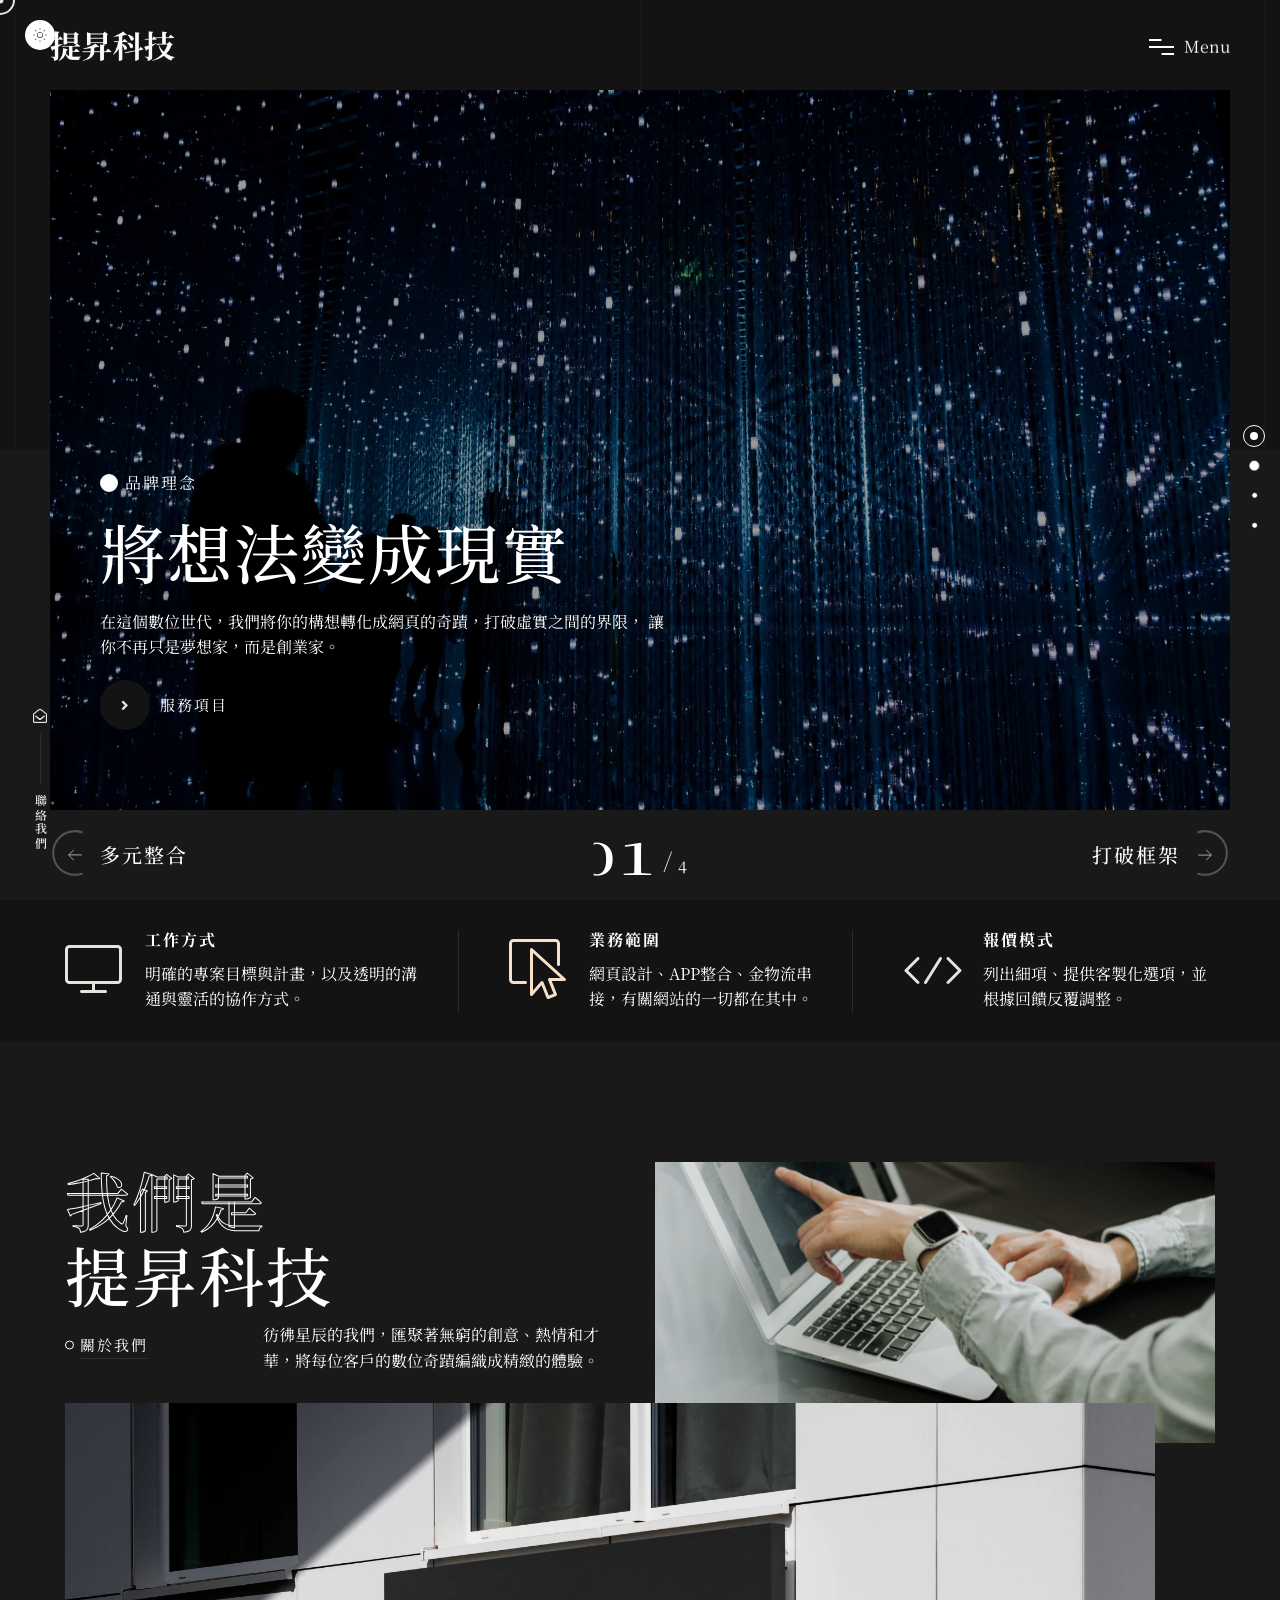
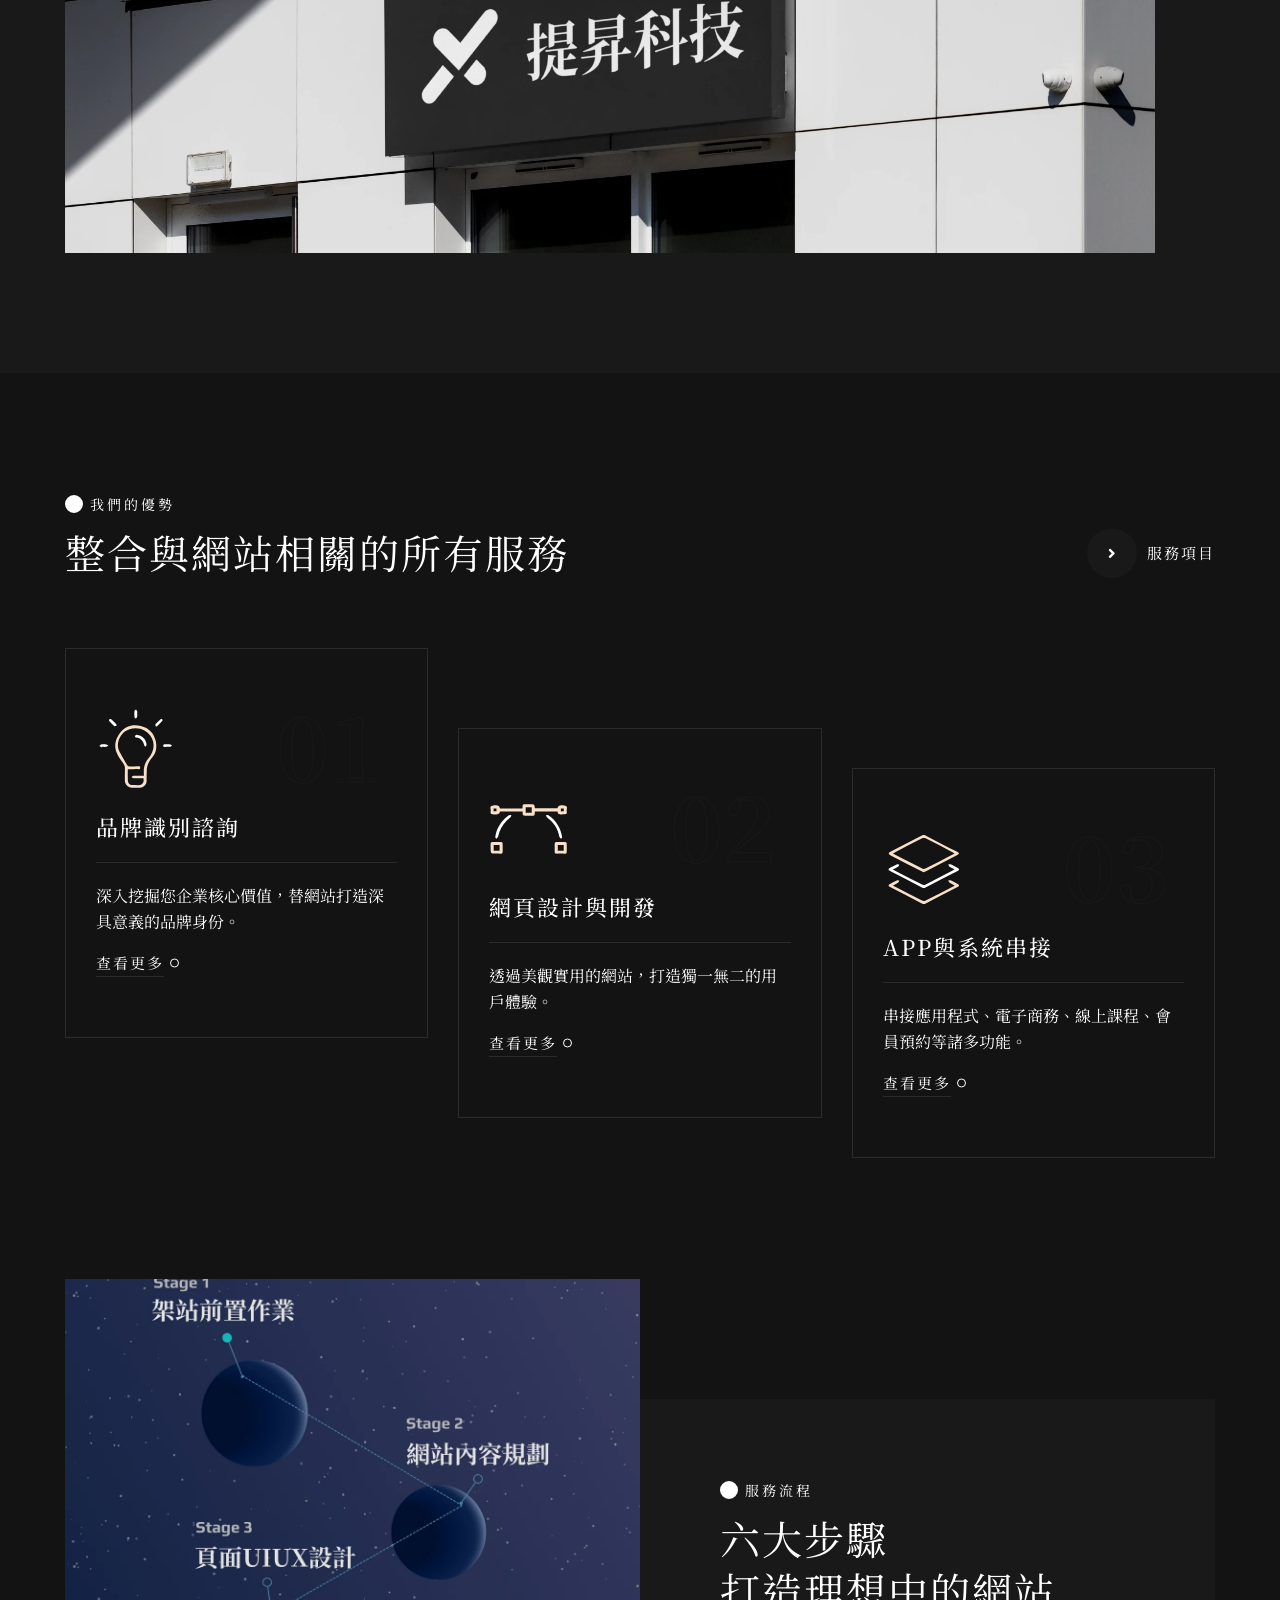
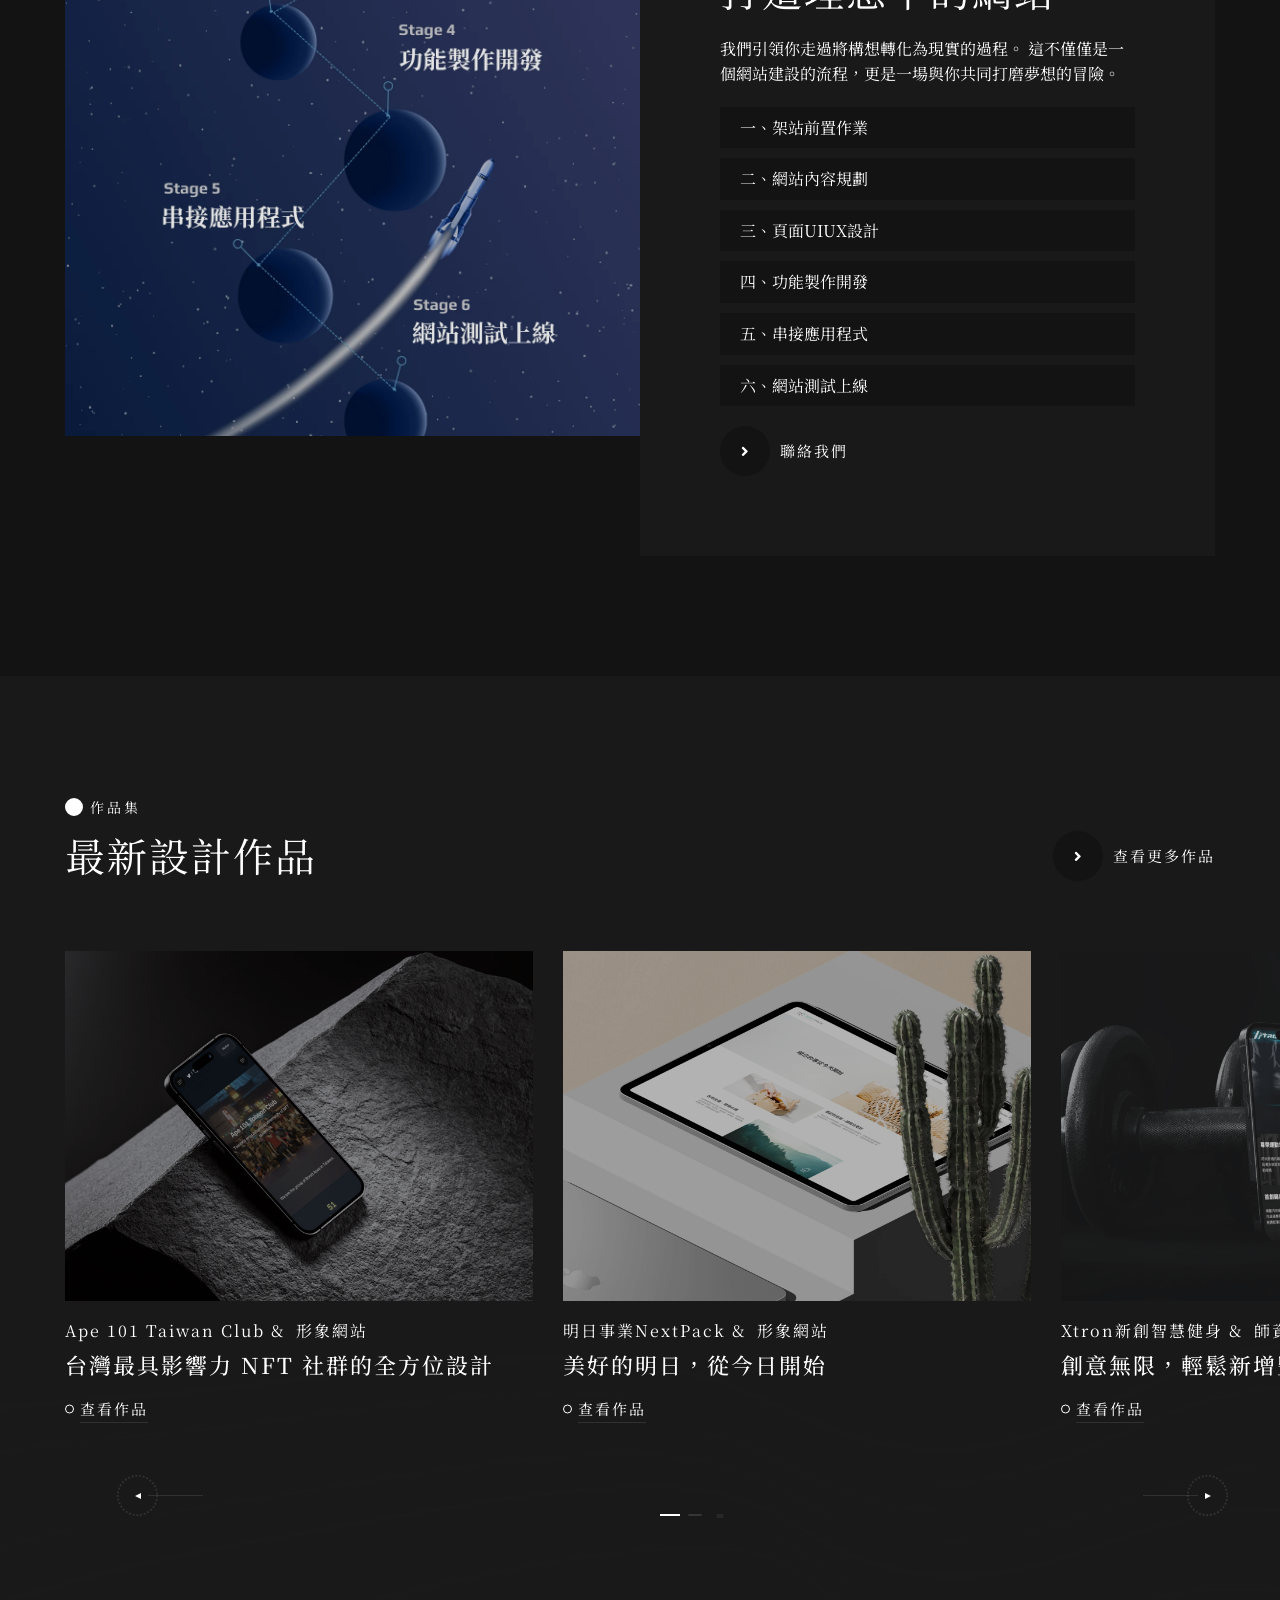
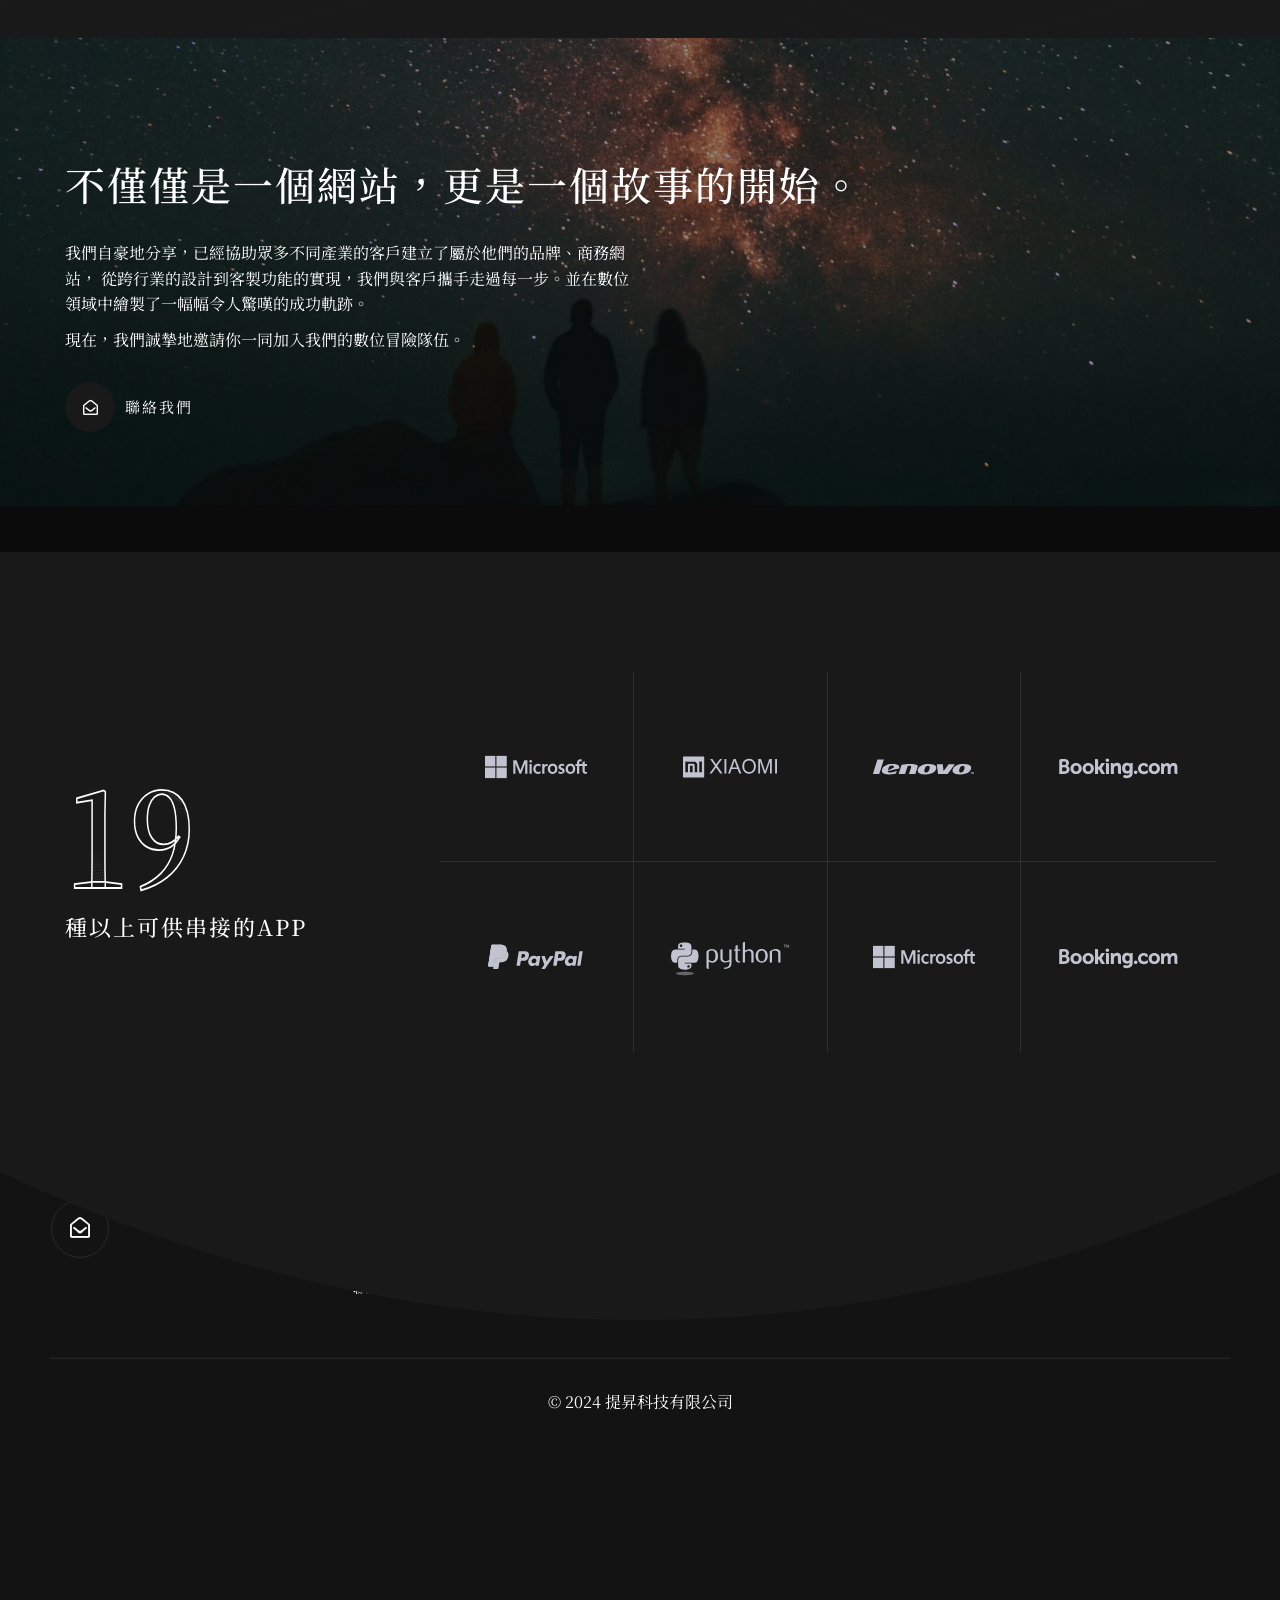
==== commit 5a976ead: "add xtron project" ====
--- a/index.html
+++ b/index.html
@@ -891,12 +891,12 @@
                                         <article
                                                 class="dsn-item-post grid-item over-hidden p-relative box-hover-image swiper-slide">
                                             <div class="box-content d-flex ">
-                                                <a class="effect-ajax box-image-link bg-shadow" href="project-1.html"
+                                                <a class="effect-ajax box-image-link bg-shadow" href="xtron.html"
                                                    data-dsn-ajax="work" title="OPEN RUN">
                                                     <div class="box-image-bg before-z-index dsn-swiper-parallax-transform"
                                                          data-overlay="2">
                                                         <img class="cover-bg-img"
-                                                             src="assets/img/portfolio/project4/1.jpg"
+                                                             src="assets/img/portfolio/xtron/xtron-cover.webp"
                                                              alt=""/>
                                                     </div>
                                                 </a>
@@ -904,20 +904,21 @@
                                                     <div class="post-title-info">
                                                         <div class="post-meta max-w750">
                                                             <div class="p-relative d-inline-block dsn-category dsn-bg metas mb-10 entry-meta">
-                                                                <span data-separator=" & ">Production</span>
+                                                                <span data-separator=" & ">Xtron新創智慧健身</span>
+                                                                <span data-separator=" & ">師資課程管理系統</span>
                                                             </div>
                                                         </div>
                                                         <h2 class="post-title title-block">
-                                                            <a href="project-1.html" class="effect-ajax"
+                                                            <a href="xtron.html" class="effect-ajax"
                                                                data-dsn-ajax="work">
-                                                                OPEN RUN
+                                                               創意無限，輕鬆新增豐富資訊！
                                                             </a>
                                                         </h2>
                                                     </div>
 
                                                     <div class="post-description-info ">
                                                         <div class="d-flex mt-20 dsn-def-btn dsn-hover-icon">
-                                                            <a href="project-1.html"
+                                                            <a href="xtron.html"
                                                                class="effect-ajax dsn-btn dsn-border border-color-default background-section has-icon-left"
                                                                data-dsn-ajax="work">
                                                             <span class="dsn-icon dsn-bg-before btn-icon-left heading-color z-index-1">
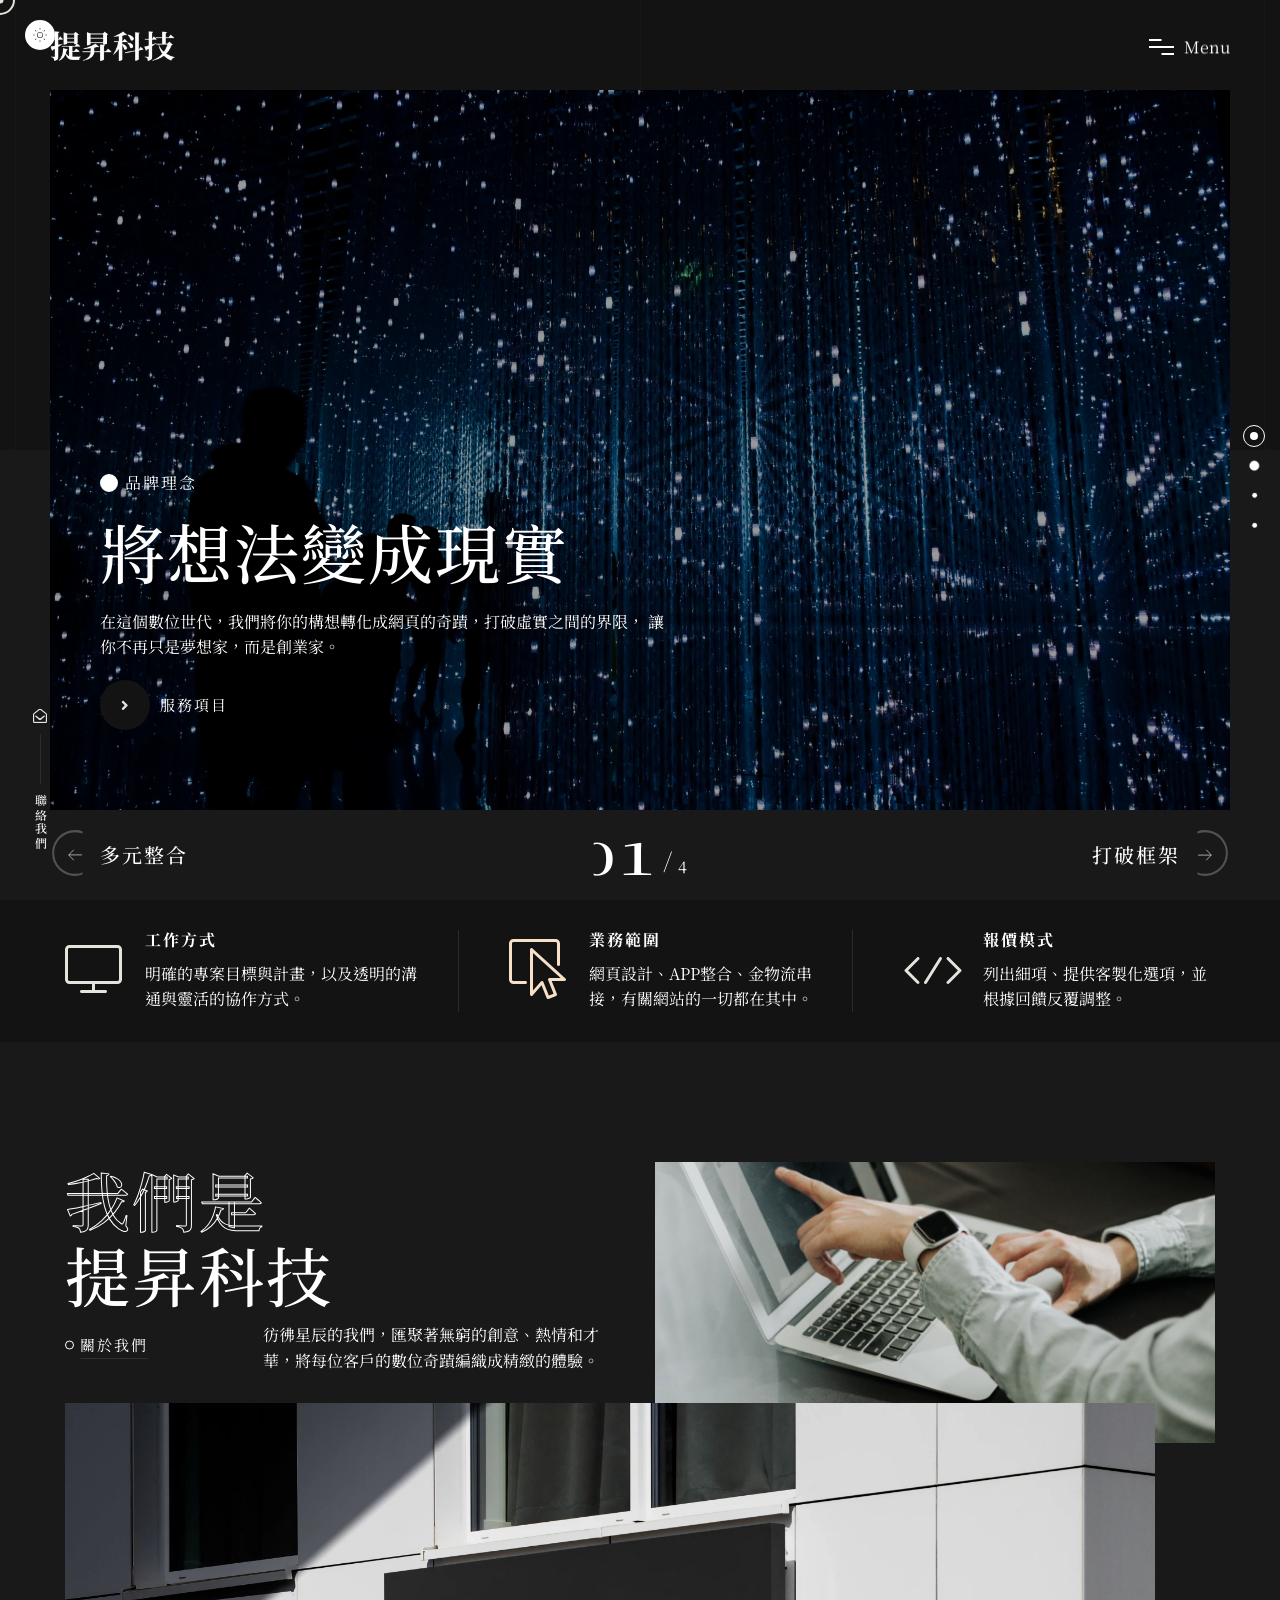
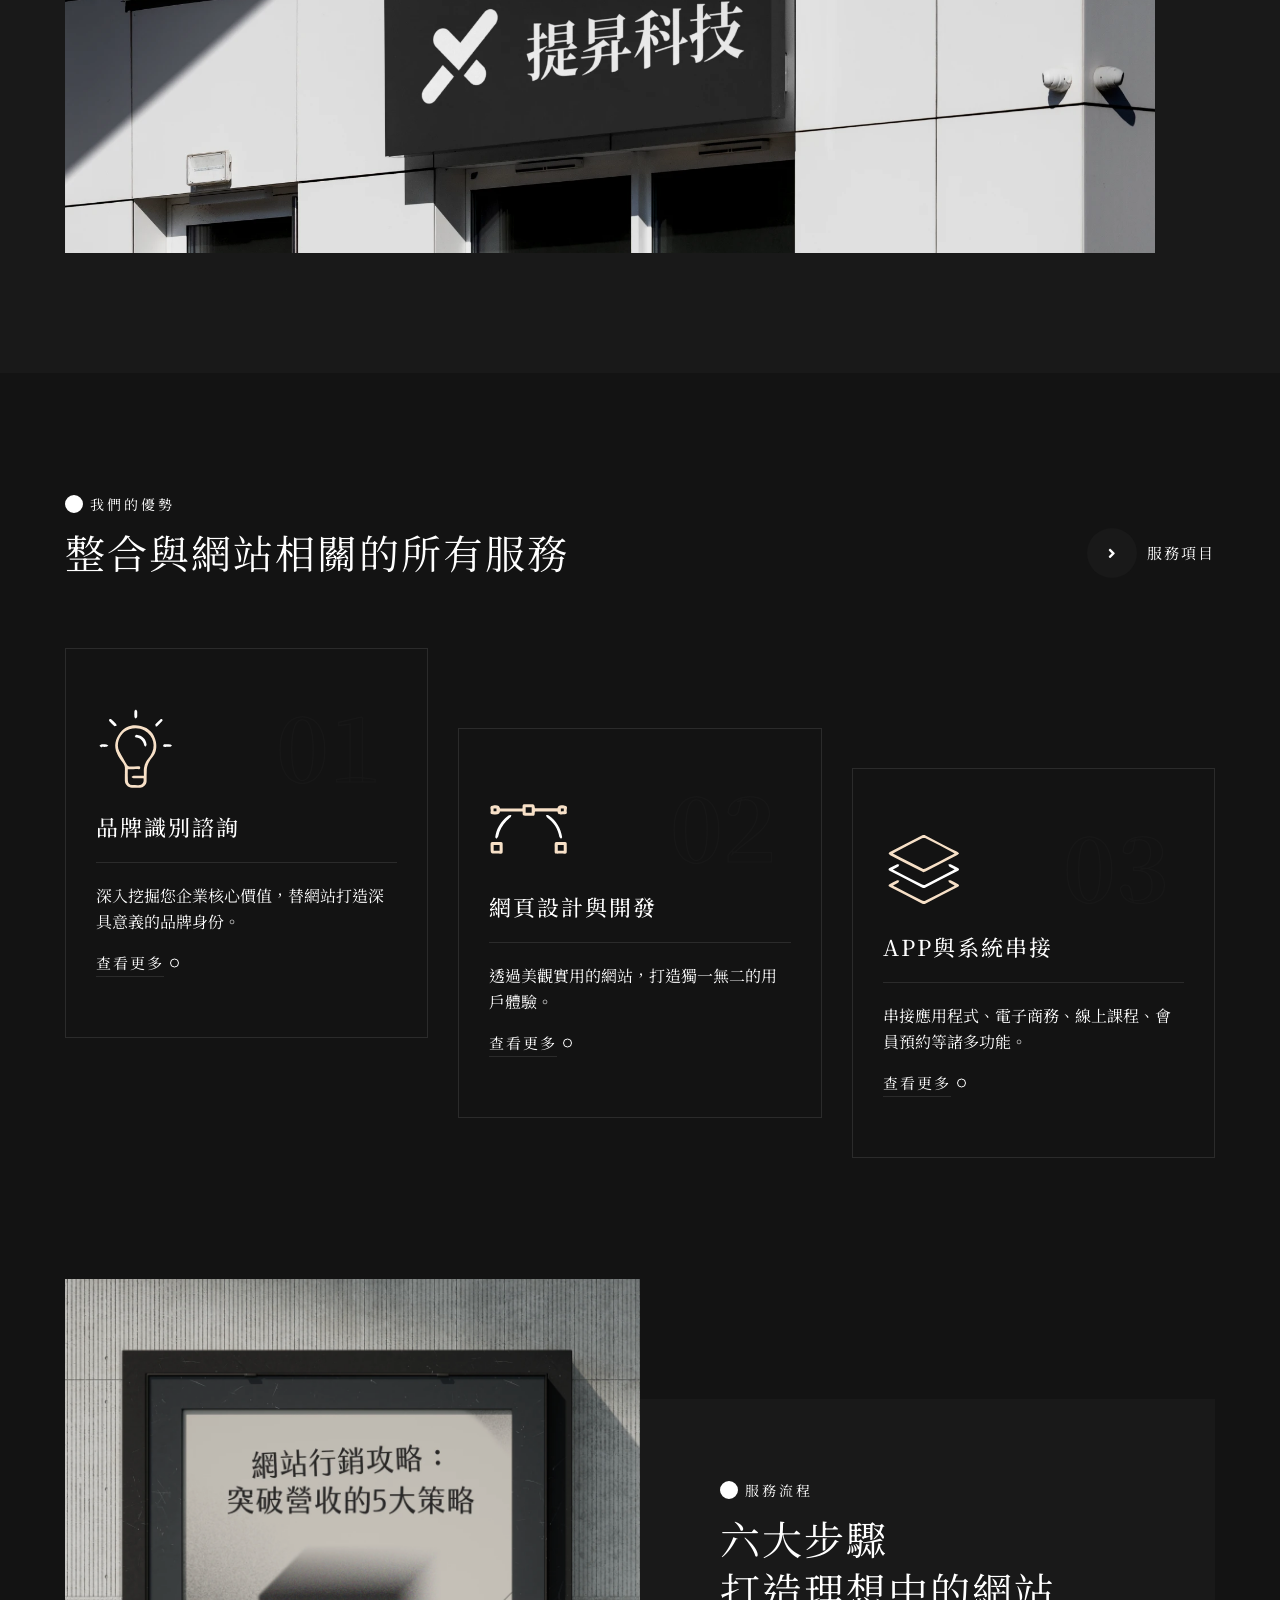
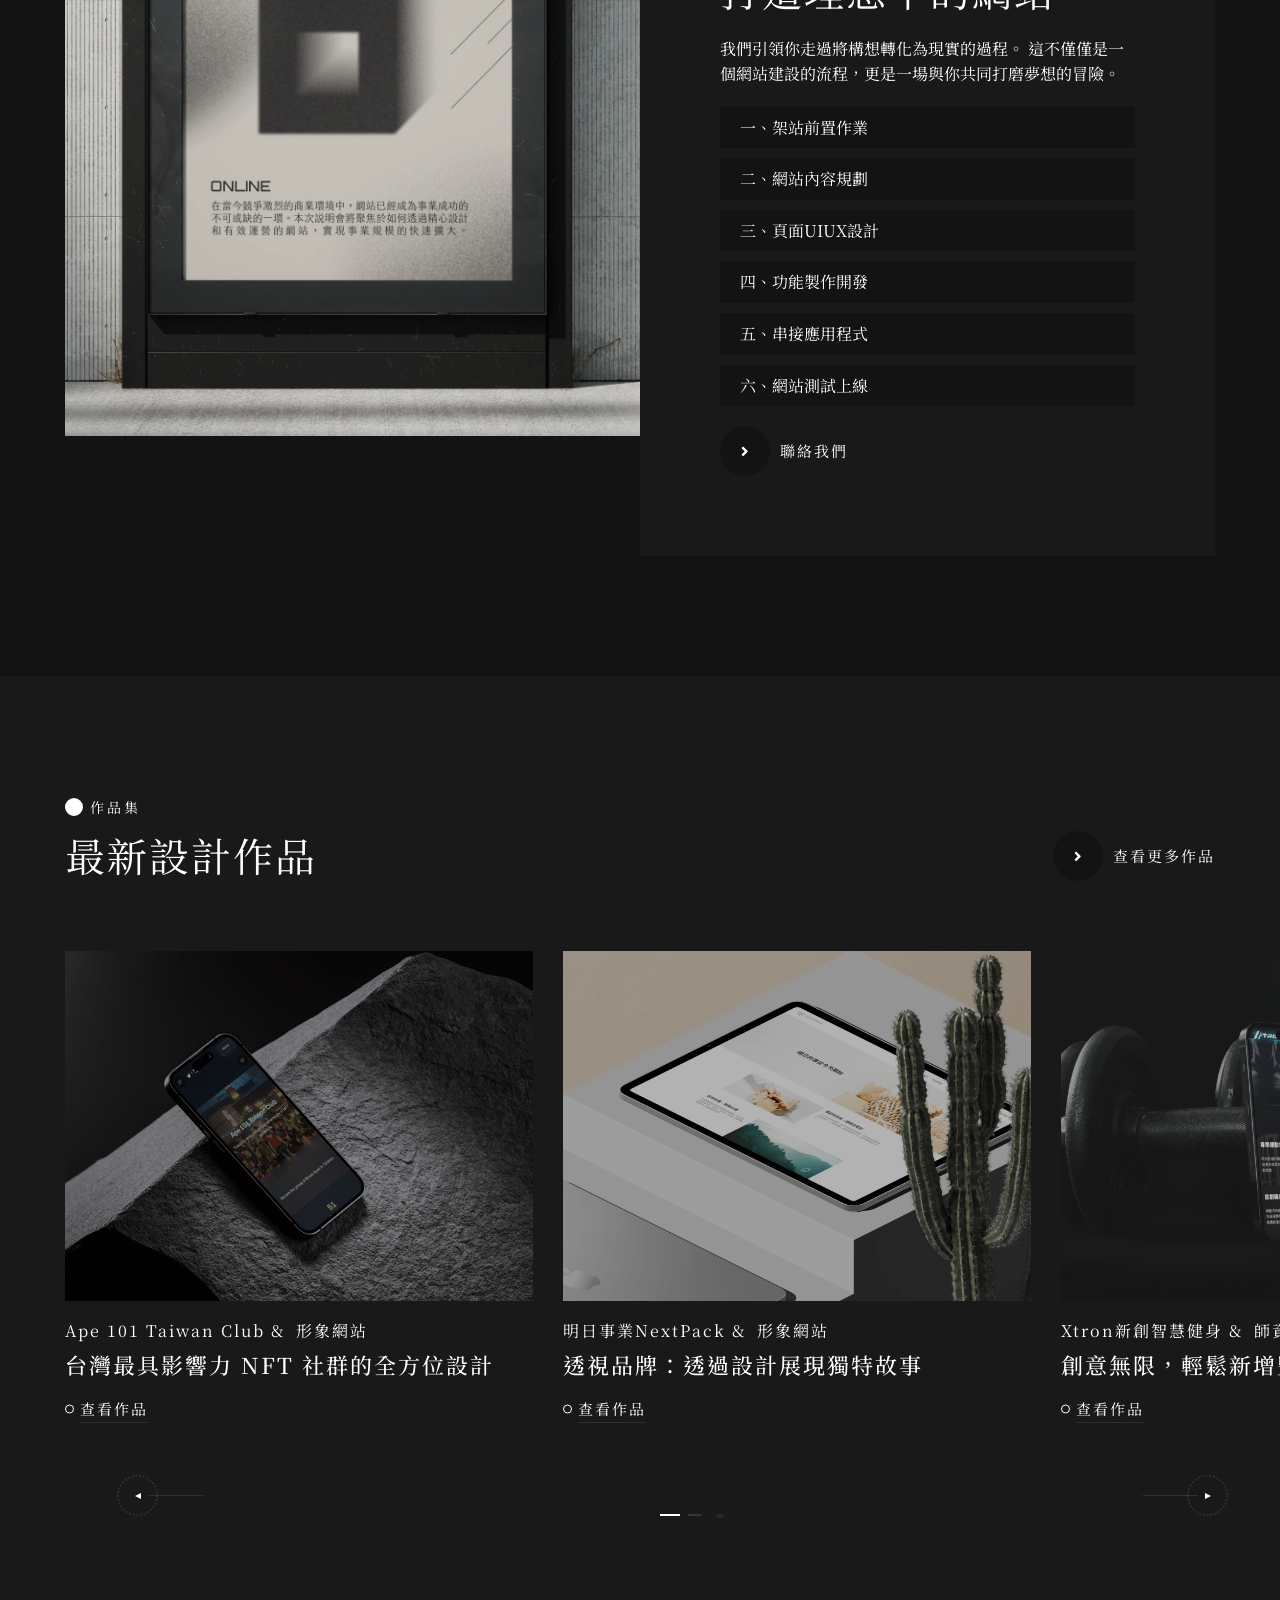
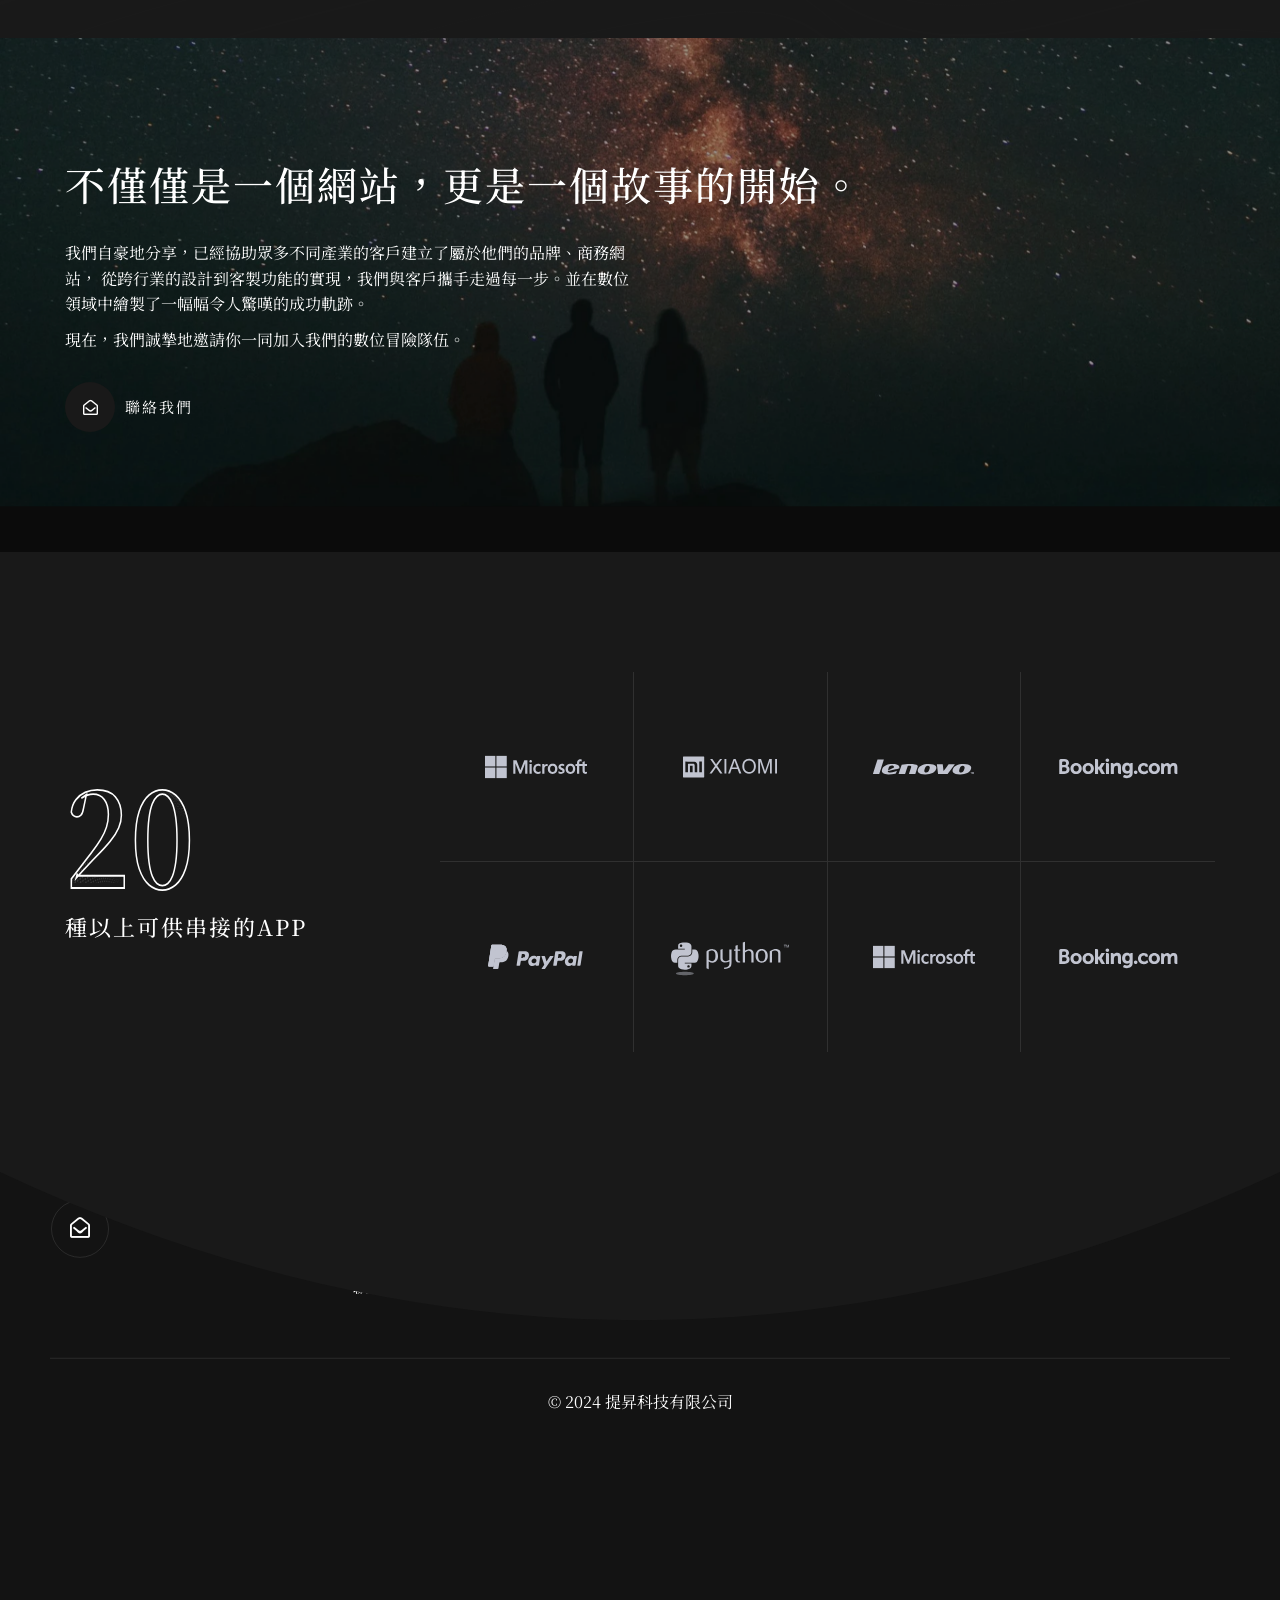
==== commit af0eb167: "add revenel project" ====
--- a/index.html
+++ b/index.html
@@ -750,7 +750,7 @@
                         </ul>
                         <div class="dsn-def-btn dsn-icon-heading-color mt-20 d-flex">
                             <a class="dsn-btn dsn-border border-color-default background-main effect-ajax has-icon-left"
-                               href="project-6.html" data-dsn-text="聯絡我們">
+                               href="contact.html" data-dsn-text="聯絡我們">
                             <span class="dsn-icon dsn-bg-before btn-icon-left heading-color z-index-1">
                                 <i class="fas fa-angle-right"></i>
                             </span>
@@ -863,7 +863,7 @@
                                                         <h2 class="post-title title-block">
                                                             <a href="nextpack.html" class="effect-ajax"
                                                                data-dsn-ajax="work">
-                                                               美好的明日，從今日開始
+                                                               透視品牌：透過設計展現獨特故事
                                                             </a>
                                                         </h2>
                                                     </div>
@@ -939,12 +939,12 @@
                                         <article
                                                 class="dsn-item-post grid-item over-hidden p-relative box-hover-image swiper-slide">
                                             <div class="box-content d-flex ">
-                                                <a class="effect-ajax box-image-link bg-shadow" href="project-1.html"
+                                                <a class="effect-ajax box-image-link bg-shadow" href="revenel.html"
                                                    data-dsn-ajax="work" title="AUDI RS">
                                                     <div class="box-image-bg before-z-index dsn-swiper-parallax-transform"
                                                          data-overlay="2">
                                                         <img class="cover-bg-img"
-                                                             src="assets/img/portfolio/project3/1.jpg"
+                                                             src="assets/img/portfolio/revenel/revenel-cover.webp"
                                                              alt=""/>
                                                     </div>
                                                 </a>
@@ -952,21 +952,21 @@
                                                     <div class="post-title-info">
                                                         <div class="post-meta max-w750">
                                                             <div class="p-relative d-inline-block dsn-category dsn-bg metas mb-10 entry-meta">
-                                                                <span data-separator=" & ">Photography</span>
-                                                                <span data-separator=" & ">Production</span>
+                                                                <span data-separator=" & ">Revenel羅芙奧</span>
+                                                                <span data-separator=" & ">線上拍賣網站</span>
                                                             </div>
                                                         </div>
                                                         <h2 class="post-title title-block">
-                                                            <a href="project-1.html" class="effect-ajax"
+                                                            <a href="revenel.html" class="effect-ajax"
                                                                data-dsn-ajax="work">
-                                                                AUDI RS
+                                                               精心策展，全力以赴
                                                             </a>
                                                         </h2>
                                                     </div>
 
                                                     <div class="post-description-info ">
                                                         <div class="d-flex mt-20 dsn-def-btn dsn-hover-icon">
-                                                            <a href="project-1.html"
+                                                            <a href="revenel.html"
                                                                class="effect-ajax dsn-btn dsn-border border-color-default background-section has-icon-left"
                                                                data-dsn-ajax="work">
                                                             <span class="dsn-icon dsn-bg-before btn-icon-left heading-color z-index-1">
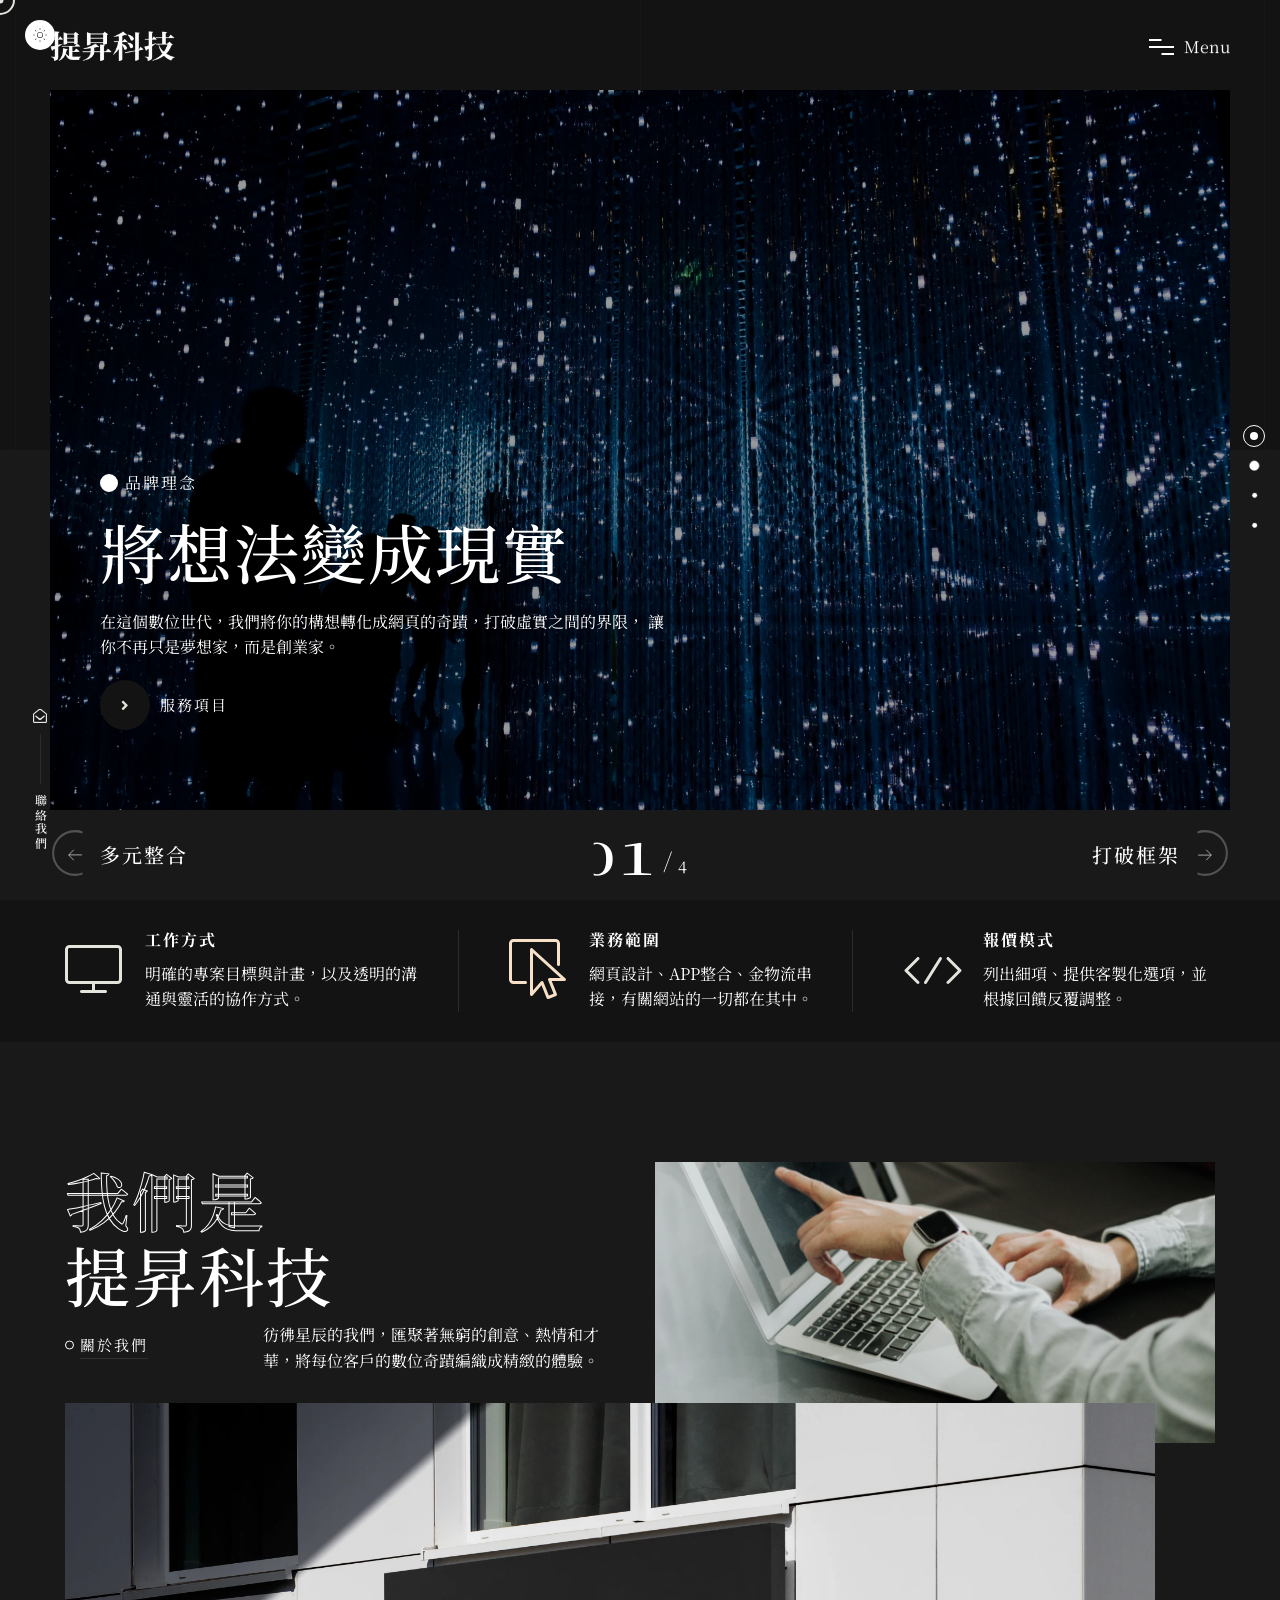
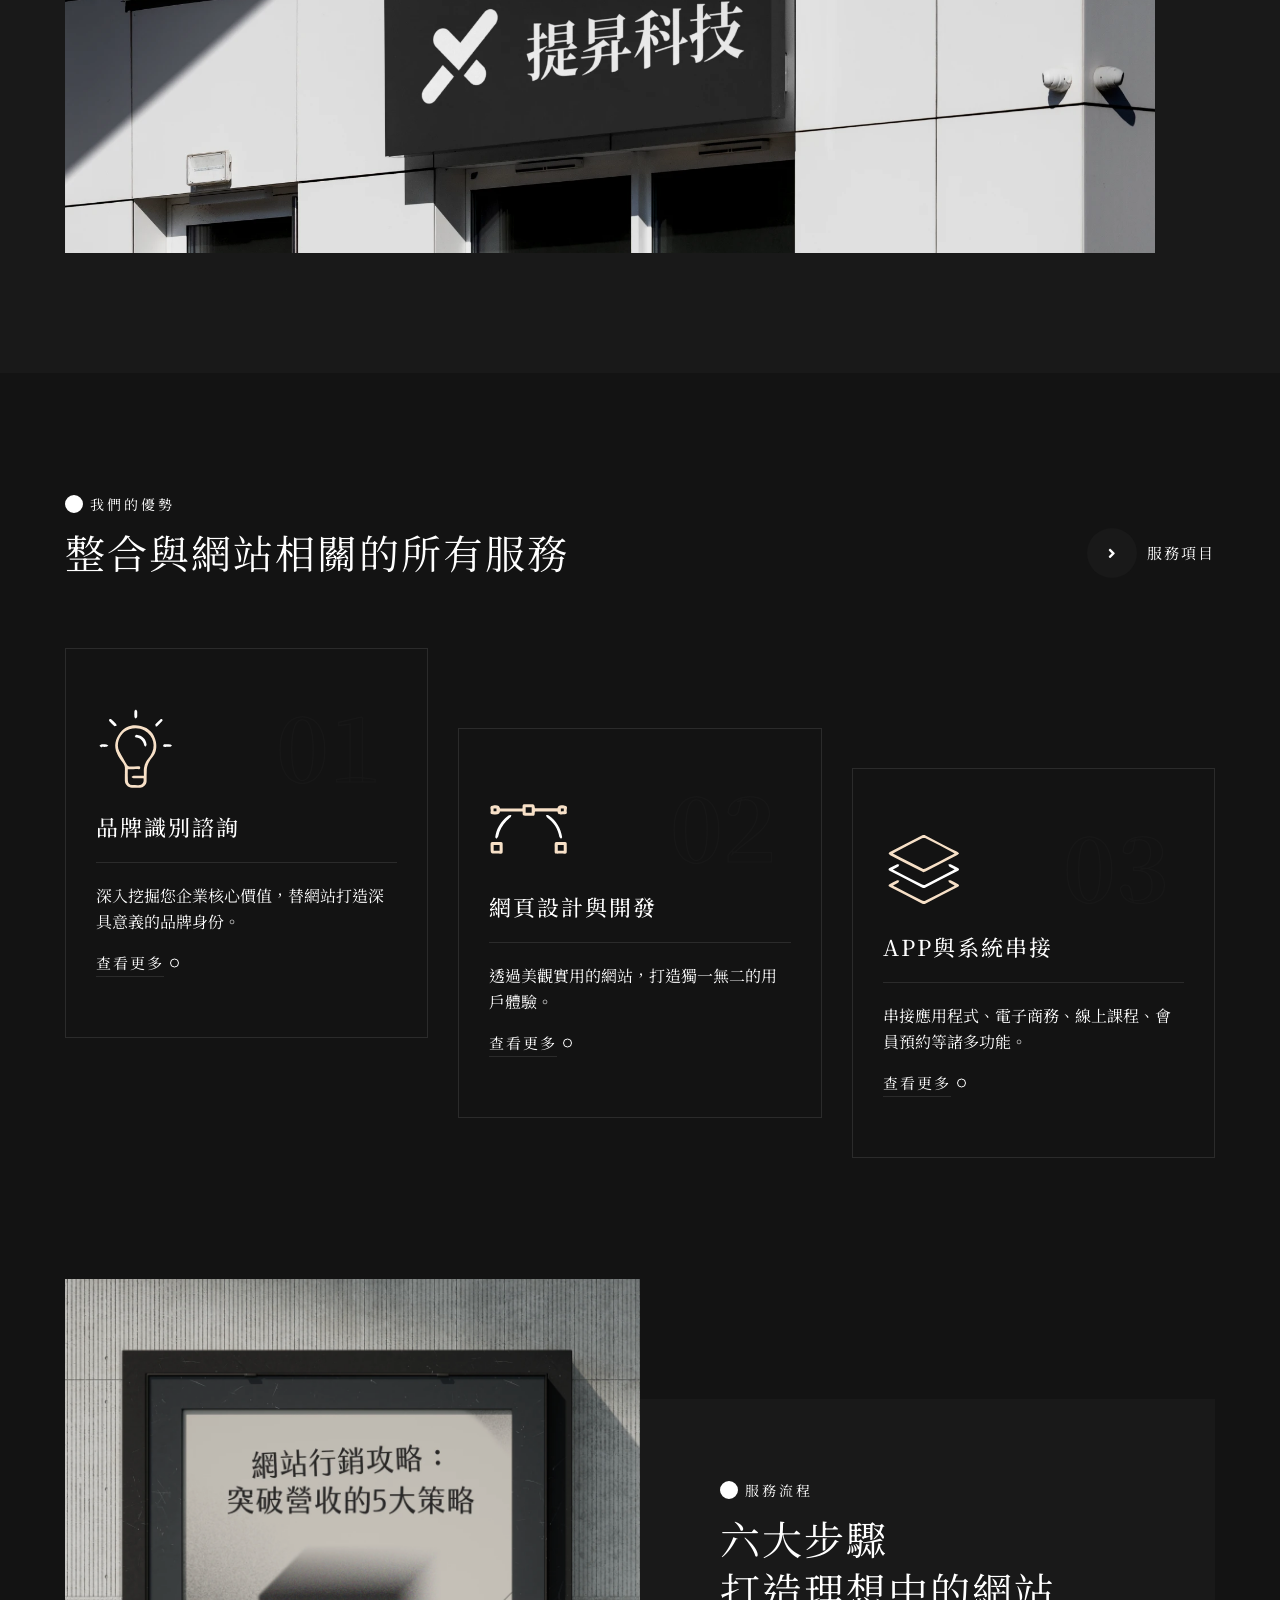
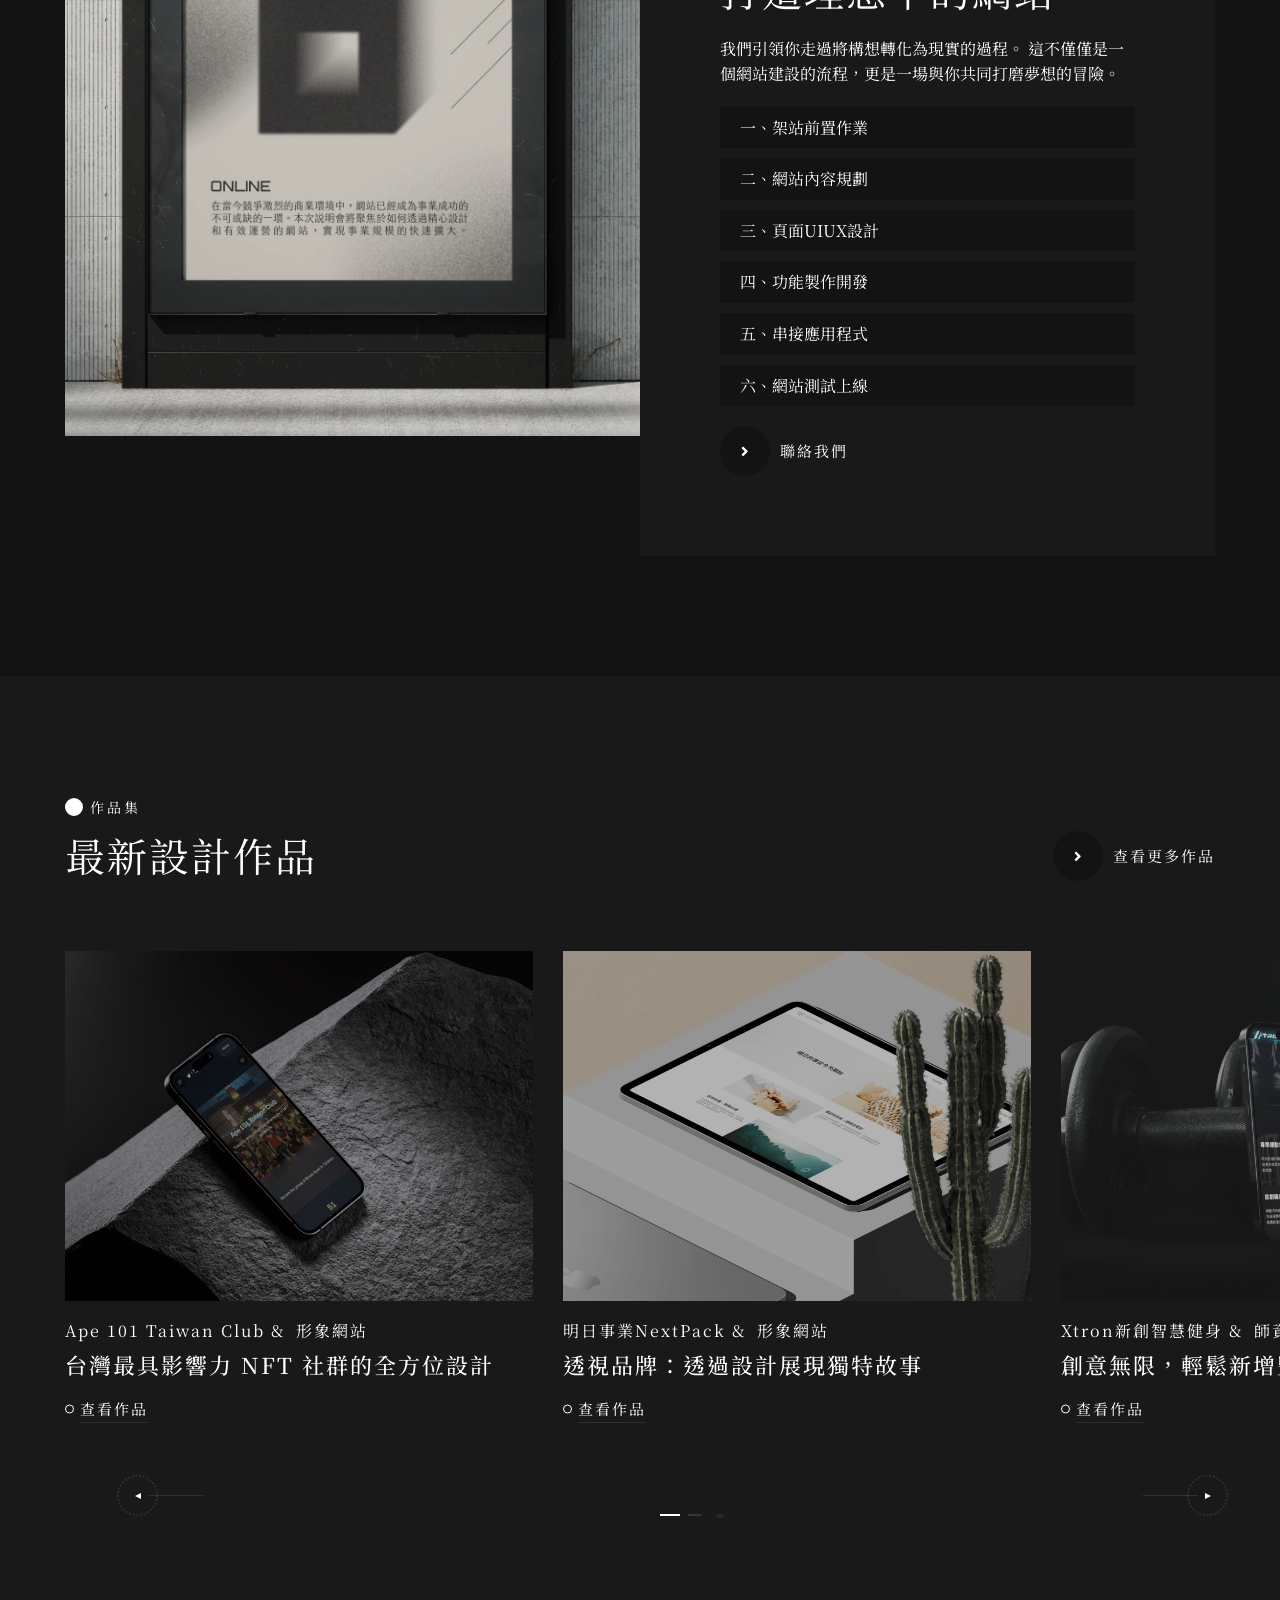
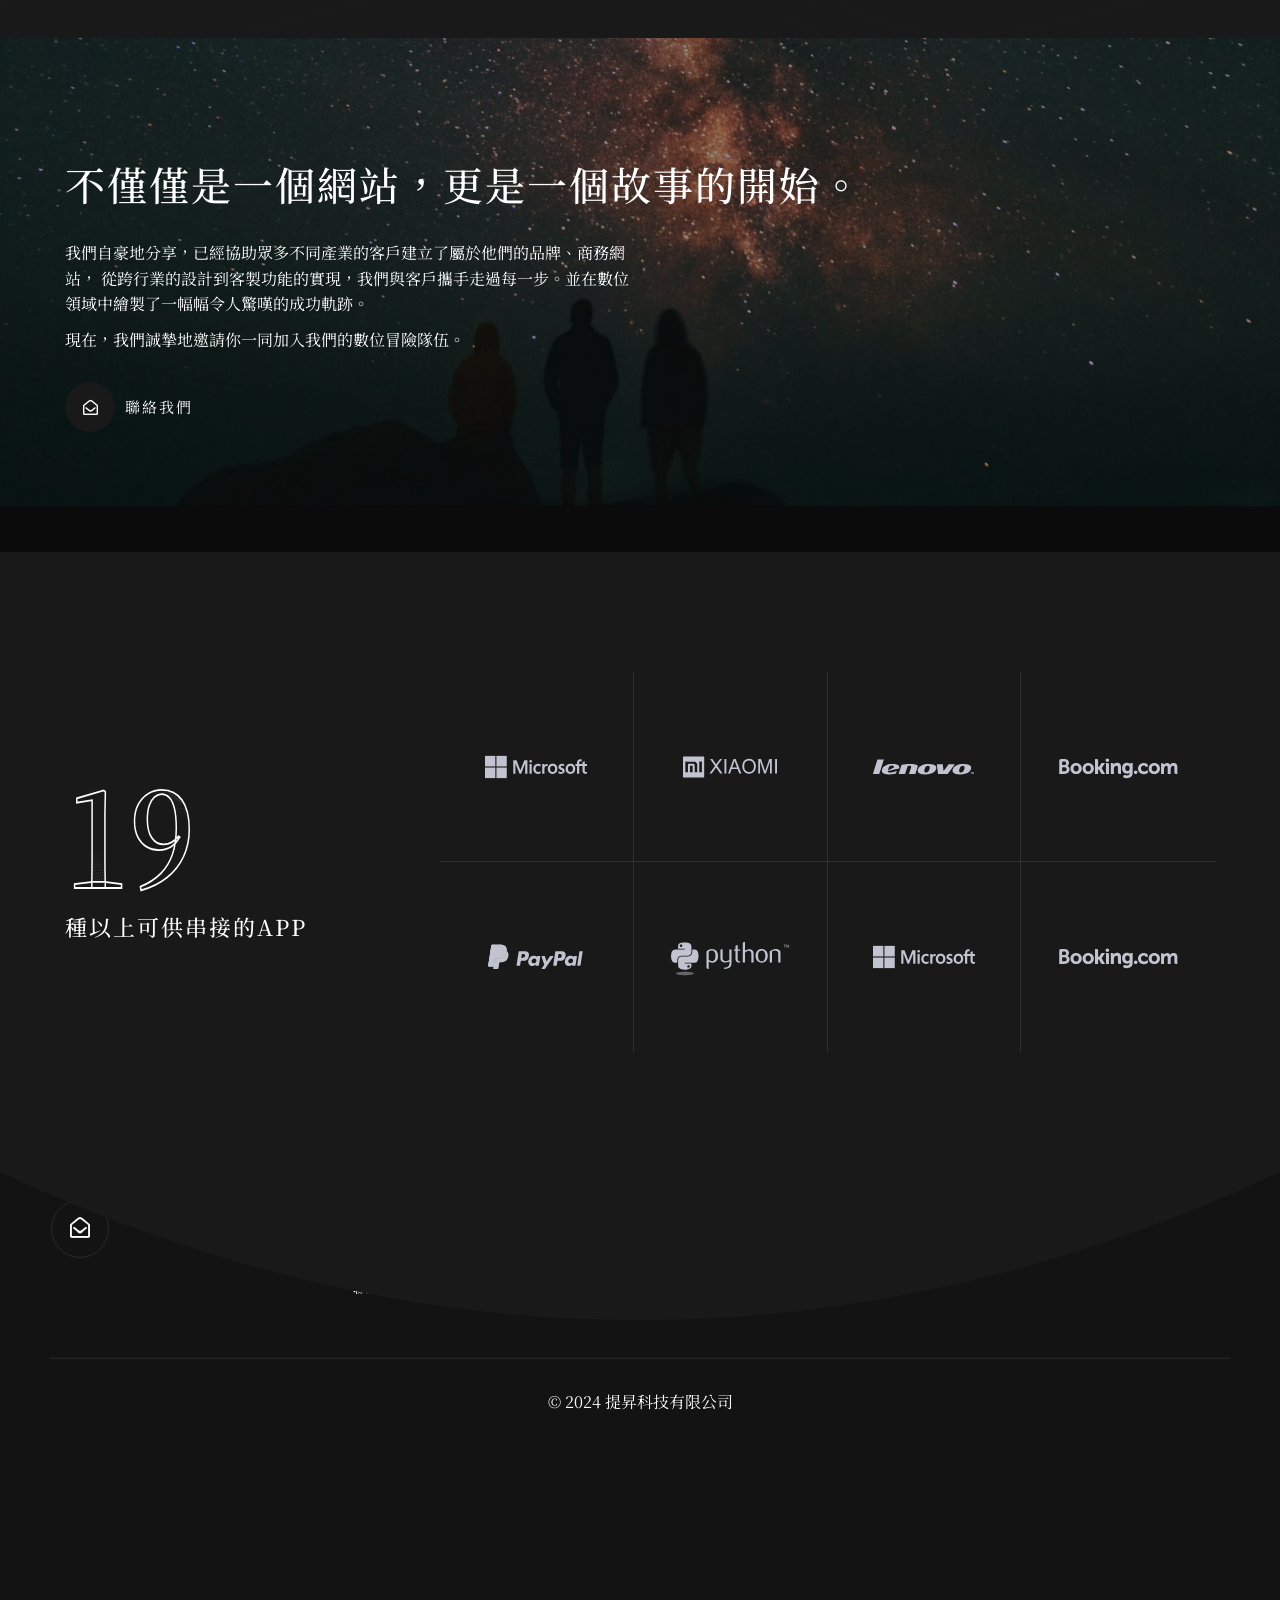
==== commit 8281b8f4: "mastlaw/ blackbear project added" ====
--- a/index.html
+++ b/index.html
@@ -987,12 +987,12 @@
                                         <article
                                                 class="dsn-item-post grid-item over-hidden p-relative box-hover-image swiper-slide">
                                             <div class="box-content d-flex ">
-                                                <a class="effect-ajax box-image-link bg-shadow" href="project-1.html"
+                                                <a class="effect-ajax box-image-link bg-shadow" href="blackbear.html"
                                                    data-dsn-ajax="work" title="MEN FASHION">
                                                     <div class="box-image-bg before-z-index dsn-swiper-parallax-transform"
                                                          data-overlay="4">
                                                         <img class="cover-bg-img"
-                                                             src="assets/img/portfolio/project2/1.jpg"
+                                                             src="assets/img/portfolio/blakebear/blackBear-cover.webp"
                                                              alt=""/>
                                                     </div>
                                                 </a>
@@ -1000,20 +1000,21 @@
                                                     <div class="post-title-info">
                                                         <div class="post-meta max-w750">
                                                             <div class="p-relative d-inline-block dsn-category dsn-bg metas mb-10 entry-meta">
-                                                                <span data-separator=" & ">Photography</span>
+                                                                <span data-separator=" & ">BlackBear黑熊資安</span>
+                                                                <span data-separator=" & ">多語形象網站</span>
                                                             </div>
                                                         </div>
                                                         <h2 class="post-title title-block">
-                                                            <a href="project-1.html" class="effect-ajax"
+                                                            <a href="blackbear.html" class="effect-ajax"
                                                                data-dsn-ajax="work">
-                                                                MEN FASHION
+                                                               輕鬆切換語言，連接全球市場
                                                             </a>
                                                         </h2>
                                                     </div>
 
                                                     <div class="post-description-info ">
                                                         <div class="d-flex mt-20 dsn-def-btn dsn-hover-icon">
-                                                            <a href="project-1.html"
+                                                            <a href="blackbear.html"
                                                                class="effect-ajax dsn-btn dsn-border border-color-default background-section has-icon-left"
                                                                data-dsn-ajax="work">
                                                             <span class="dsn-icon dsn-bg-before btn-icon-left heading-color z-index-1">
@@ -1034,12 +1035,12 @@
                                         <article
                                                 class="dsn-item-post grid-item over-hidden p-relative box-hover-image swiper-slide">
                                             <div class="box-content d-flex ">
-                                                <a class="effect-ajax box-image-link bg-shadow" href="project-1.html"
+                                                <a class="effect-ajax box-image-link bg-shadow" href="masterlaw.html"
                                                    data-dsn-ajax="work" title="VISIONAID">
                                                     <div class="box-image-bg before-z-index dsn-swiper-parallax-transform"
                                                          data-overlay="4">
                                                         <img class="cover-bg-img"
-                                                             src="assets/img/portfolio/project1/1.jpg"
+                                                             src="assets/img/portfolio/masterlaw/masterlaw-cover.webp"
                                                              alt=""/>
                                                     </div>
                                                 </a>
@@ -1047,21 +1048,21 @@
                                                     <div class="post-title-info">
                                                         <div class="post-meta max-w750">
                                                             <div class="p-relative d-inline-block dsn-category dsn-bg metas mb-10 entry-meta">
-                                                                <span data-separator=" & ">Creative</span>
-                                                                <span data-separator=" & ">Photography</span>
+                                                                <span data-separator=" & ">林明忠不動產專門律師</span>
+                                                                <span data-separator=" & ">個人形象網站</span>
                                                             </div>
                                                         </div>
                                                         <h2 class="post-title title-block">
-                                                            <a href="project-1.html" class="effect-ajax"
+                                                            <a href="masterlaw.html" class="effect-ajax"
                                                                data-dsn-ajax="work">
-                                                                查看作品
+                                                               突顯專業魅力，傳遞獨特價值
                                                             </a>
                                                         </h2>
                                                     </div>
 
                                                     <div class="post-description-info ">
                                                         <div class="d-flex mt-20 dsn-def-btn dsn-hover-icon">
-                                                            <a href="project-1.html"
+                                                            <a href="masterlaw.html"
                                                                class="effect-ajax dsn-btn dsn-border border-color-default background-section has-icon-left"
                                                                data-dsn-ajax="work">
                                                             <span class="dsn-icon dsn-bg-before btn-icon-left heading-color z-index-1">
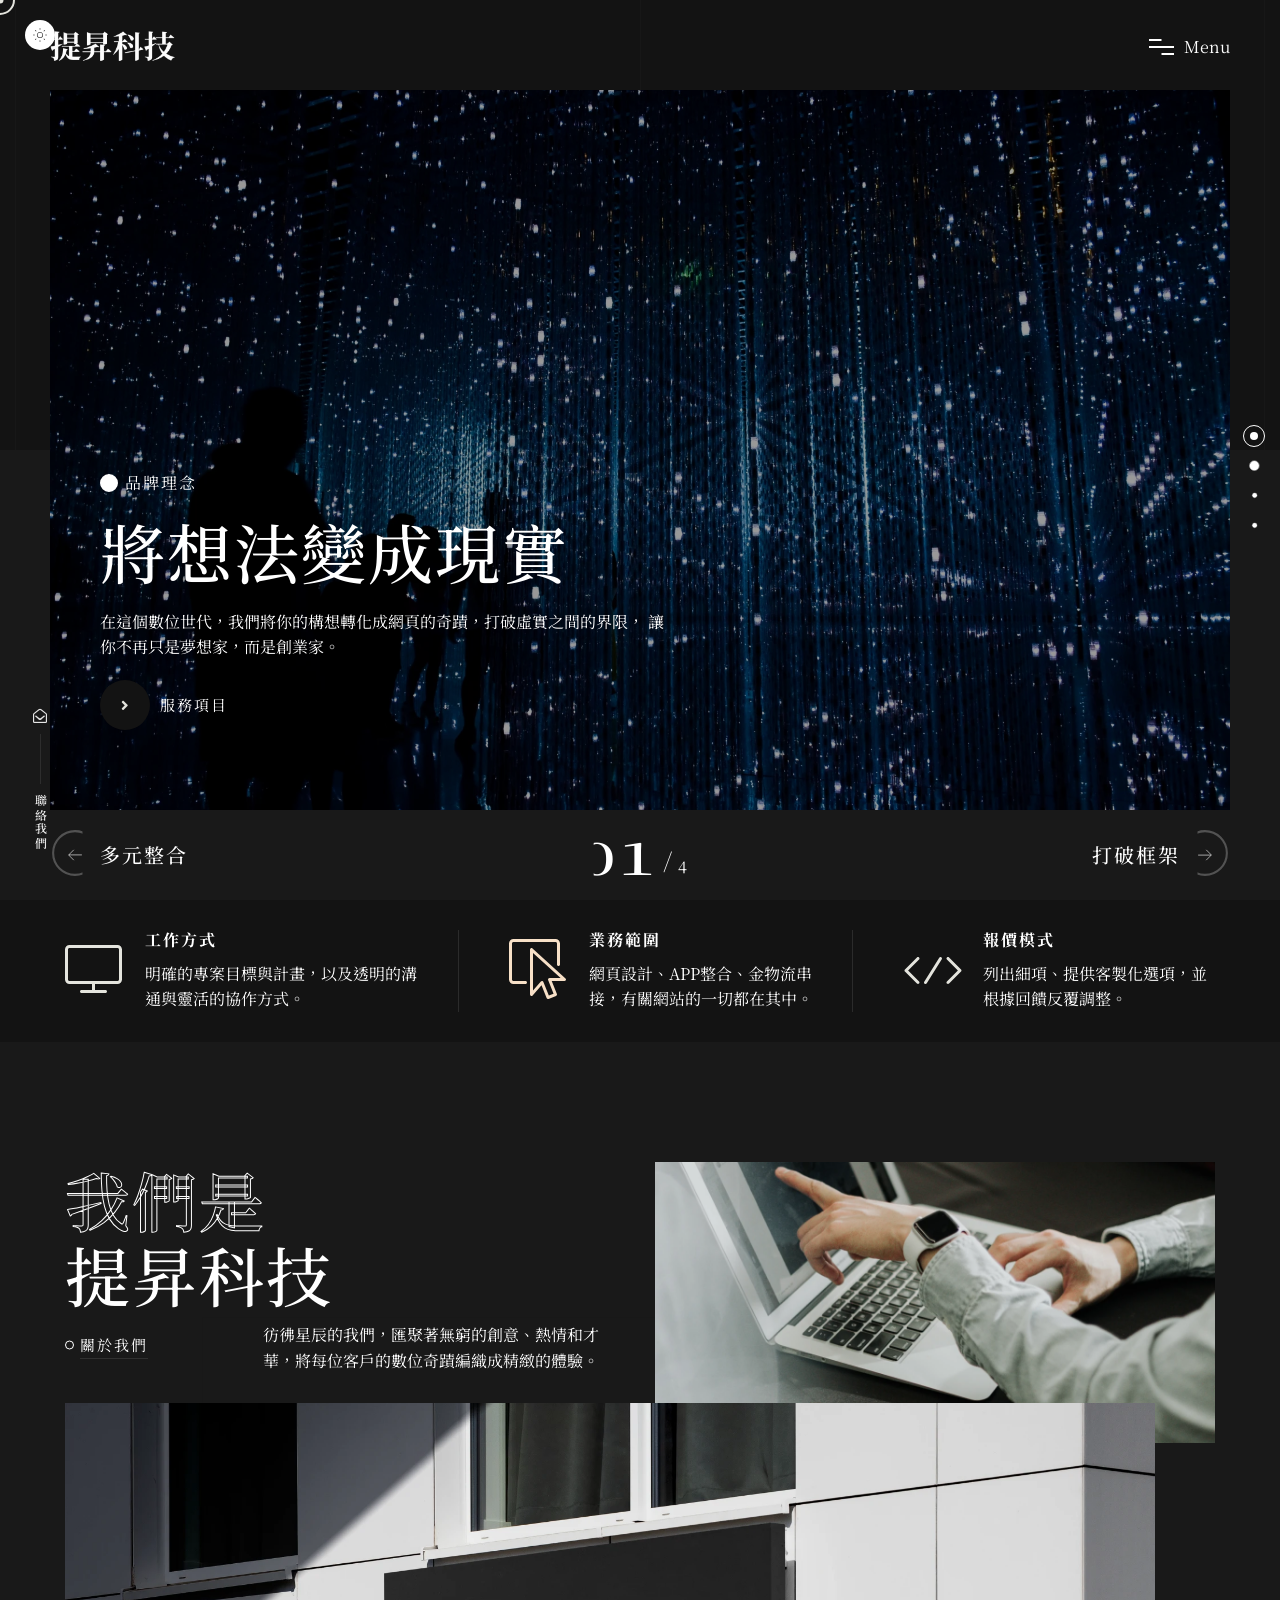
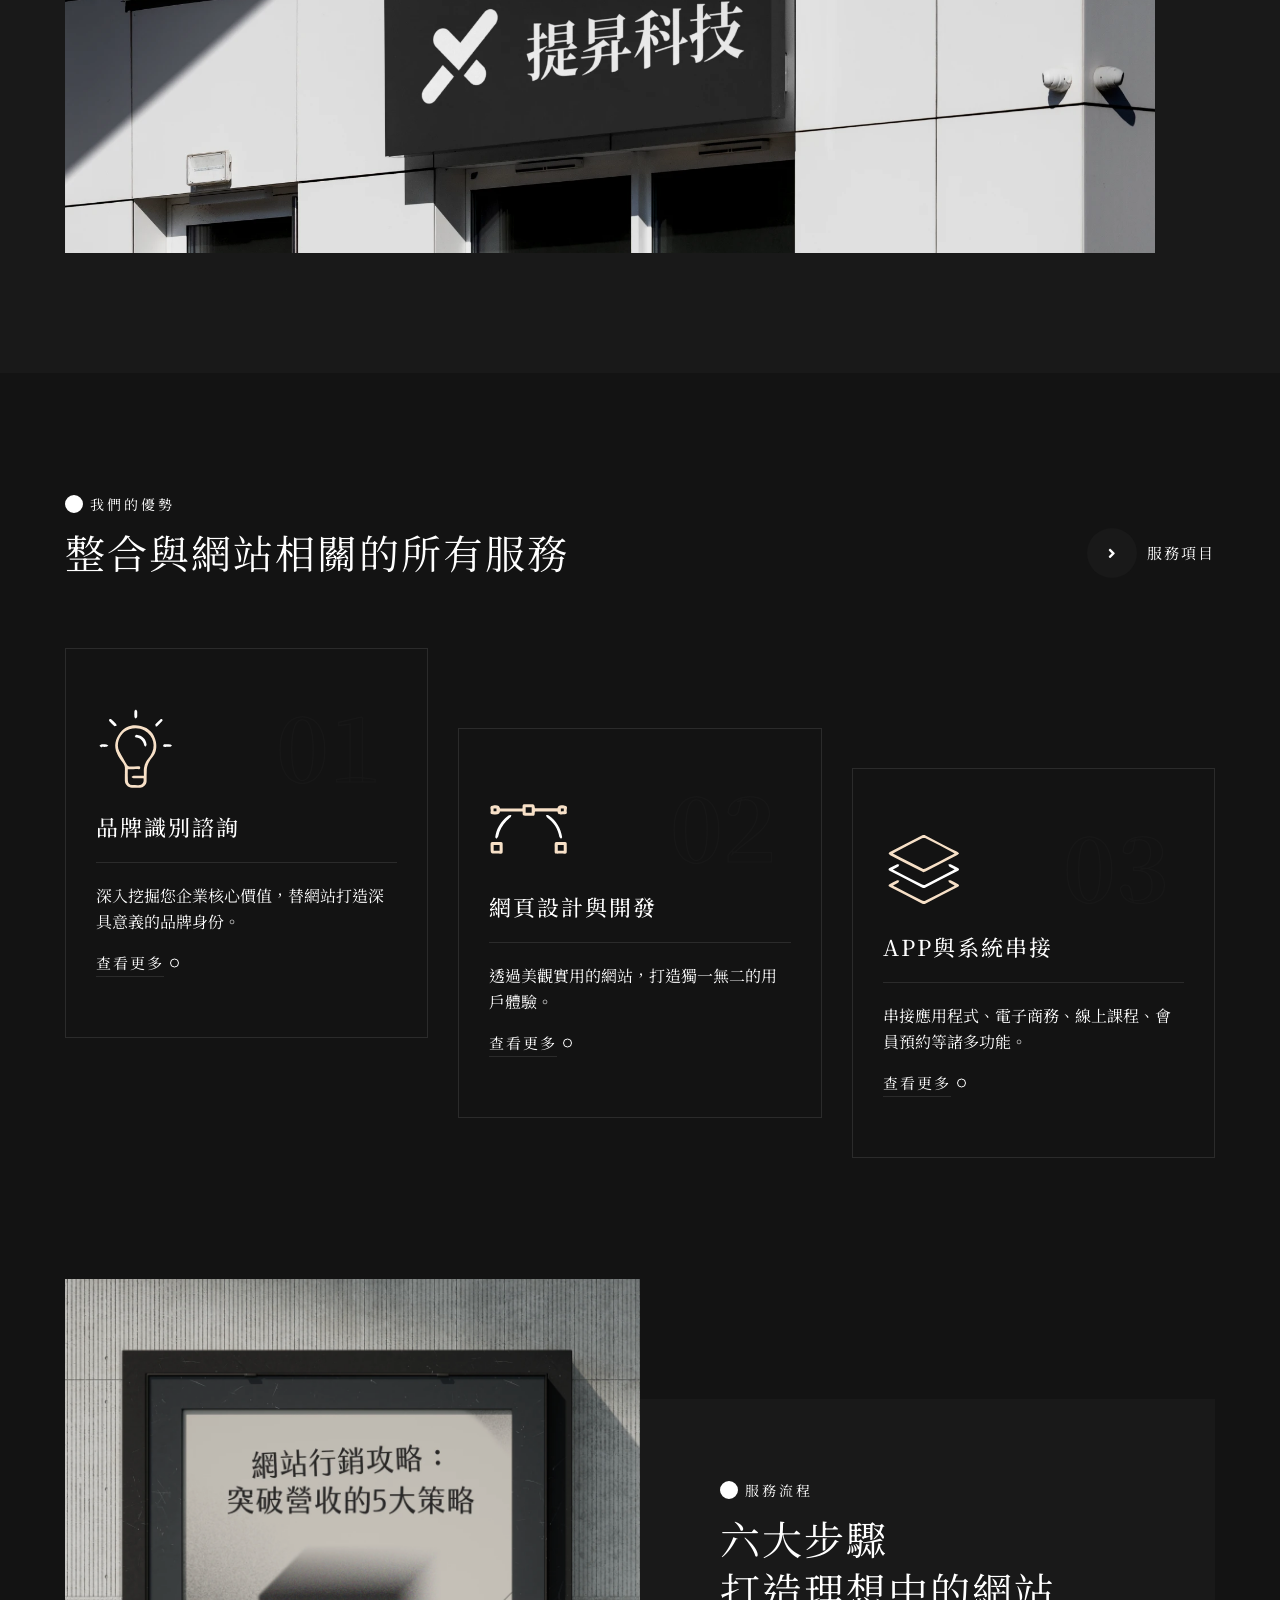
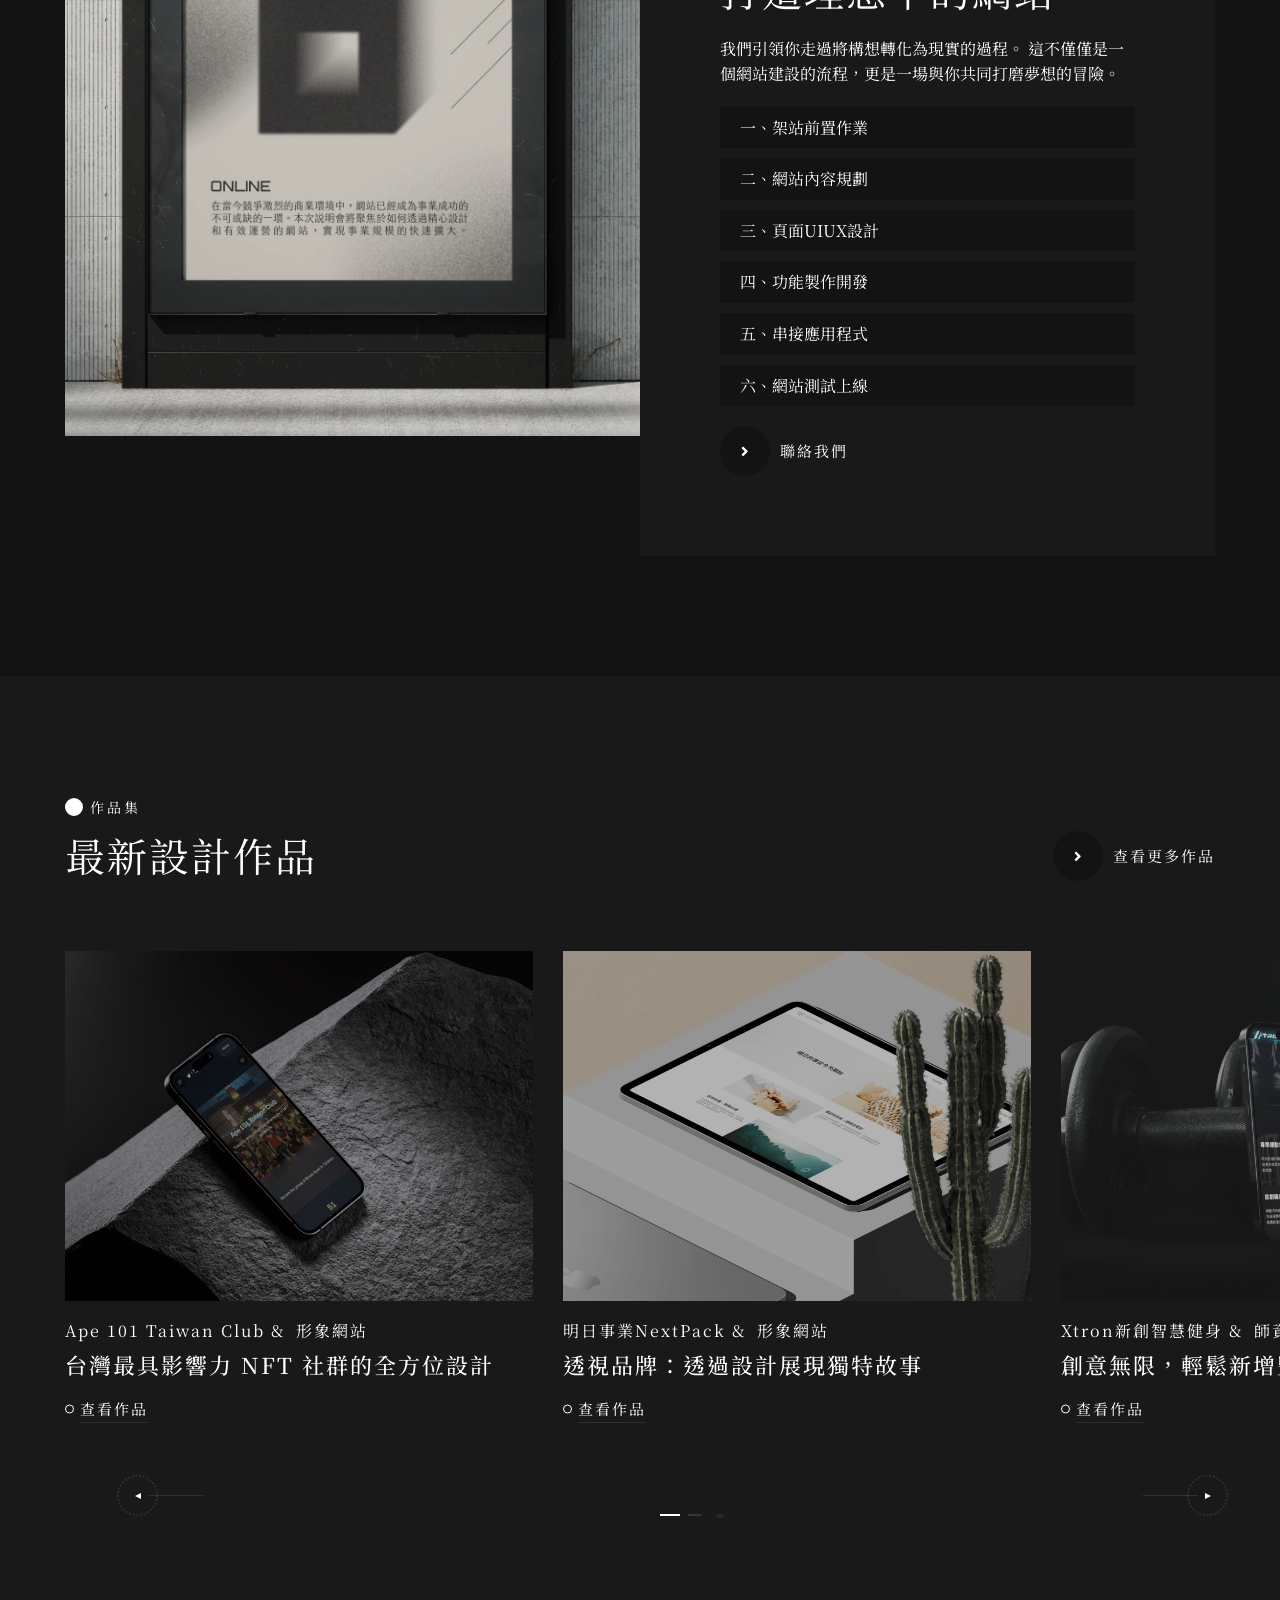
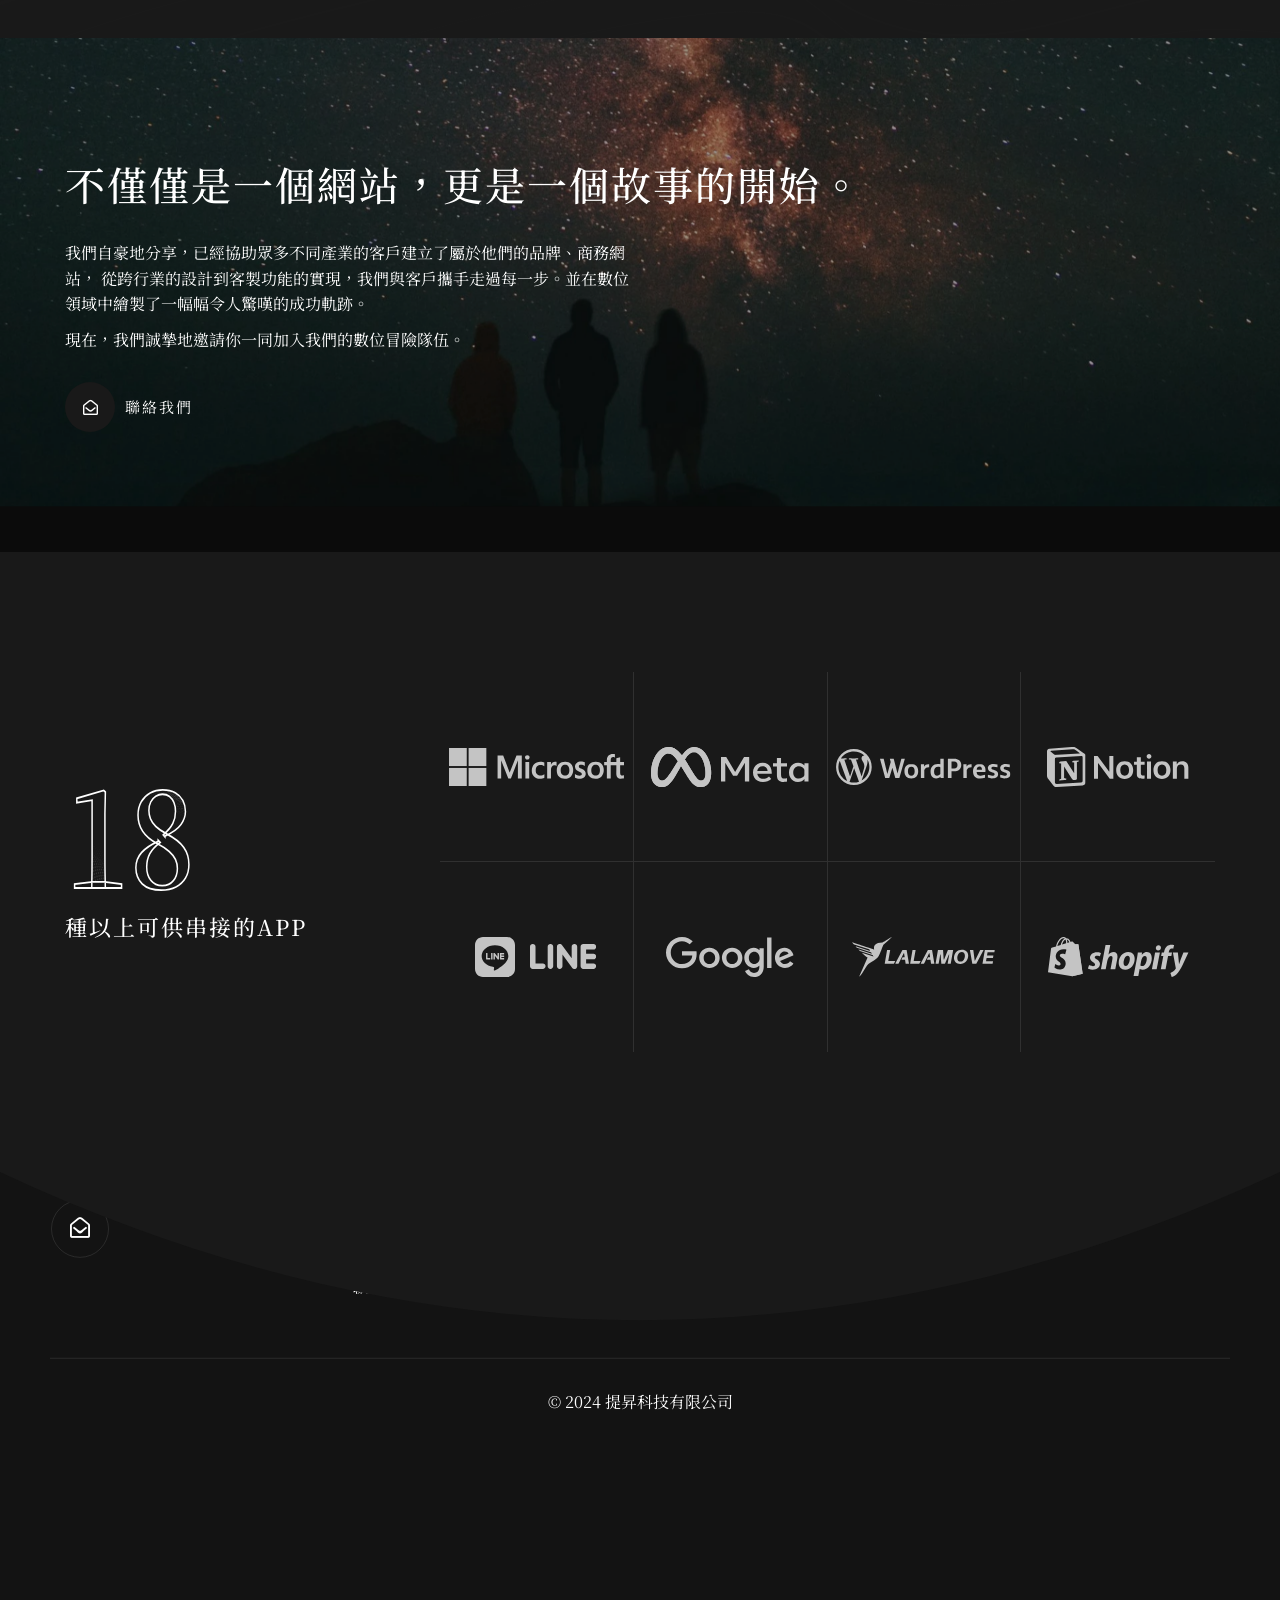
==== commit 244275da: "setting" ====
--- a/index.html
+++ b/index.html
@@ -3,7 +3,7 @@
 
 <head>
     <meta charset="utf-8">
-    <meta name="description" content="">
+    <meta name="description" content="我們以整合網站與應用程式為基礎，打造一個全方位的數位生態系統，協助客戶開拓領域，自由自在地掌控自己的事業。">
     <meta name="viewport" content="width=device-width, initial-scale=1">
 
     <link rel="icon" href="assets/img/logo-32x32.png" sizes="32x32"/>
@@ -195,7 +195,7 @@
                                             </div>
                                         </div>
                                         <h2 class="title has-box-mod p-relative">
-                                            <a href="about-us.html" data-dsn-split="chars" class="effect-ajax"
+                                            <a href="service.html" data-dsn-split="chars" class="effect-ajax"
                                                data-dsn-ajax="slider">
                                                 將想法變成現實
                                             </a>
@@ -231,7 +231,7 @@
                                             </div>
                                         </div>
                                         <h2 class="title has-box-mod p-relative">
-                                            <a href="project-5.html" data-dsn-split="chars" class="effect-ajax"
+                                            <a href="portfolio.html" data-dsn-split="chars" class="effect-ajax"
                                                data-dsn-ajax="slider">
                                                打破框架
                                             </a>
@@ -242,7 +242,7 @@
                                         </p>
                                         <div class="d-flex mt-20 dsn-def-btn dsn-border-style">
                                             <a class="mr-15 dsn-btn dsn-border border-color-default background-main has-icon-left"
-                                               href="project-5.html"
+                                               href="portfolio.html"
                                                data-dsn-ajax="slider" data-dsn="parallax">
                                 <span class="dsn-icon dsn-bg-before btn-icon-left heading-color z-index-1">
                                     <i class="fas fa-angle-right"></i>
@@ -269,7 +269,7 @@
                                             </div>
                                         </div>
                                         <h2 class="title has-box-mod p-relative">
-                                            <a href="project-4.html" data-dsn-split="chars" class="effect-ajax"
+                                            <a href="portfolio.html" data-dsn-split="chars" class="effect-ajax"
                                                data-dsn-ajax="slider">
                                                無限可能
                                             </a>
@@ -280,7 +280,7 @@
                                         </p>
                                         <div class="d-flex mt-20 dsn-def-btn dsn-border-style">
                                             <a class="mr-15 dsn-btn dsn-border border-color-default background-main has-icon-left"
-                                               href="project-4.html"
+                                               href="portfolio.html"
                                                data-dsn-ajax="slider" data-dsn="parallax">
                                 <span class="dsn-icon dsn-bg-before btn-icon-left heading-color z-index-1">
                                     <i class="fas fa-angle-right"></i>
@@ -307,7 +307,7 @@
                                             </div>
                                         </div>
                                         <h2 class="title has-box-mod p-relative">
-                                            <a href="project-3.html" data-dsn-split="chars" class="effect-ajax"
+                                            <a href="portfolio.html" data-dsn-split="chars" class="effect-ajax"
                                                data-dsn-ajax="slider">
                                                 多元整合
                                             </a>
@@ -319,7 +319,7 @@
 
                                         <div class="d-flex mt-20 dsn-def-btn dsn-border-style">
                                             <a class="mr-15 dsn-btn dsn-border border-color-default background-main has-icon-left"
-                                               href="project-3.html"
+                                               href="portfolio.html"
                                                data-dsn-ajax="slider" data-dsn="parallax">
                                 <span class="dsn-icon dsn-bg-before btn-icon-left heading-color z-index-1">
                                     <i class="fas fa-angle-right"></i>
@@ -796,7 +796,7 @@
                                                 class="dsn-item-post grid-item over-hidden p-relative box-hover-image swiper-slide">
                                             <div class="box-content d-flex ">
                                                 <a class="effect-ajax box-image-link bg-shadow" href="ape-101-taiwan-club.html"
-                                                   data-dsn-ajax="work" title="HEADPHONES">
+                                                   data-dsn-ajax="work" title="點擊查看">
                                                     <div class="box-image-bg before-z-index dsn-swiper-parallax-transform"
                                                          data-overlay="4">
                                                         <img class="cover-bg-img"
@@ -844,7 +844,7 @@
                                                 class="dsn-item-post grid-item over-hidden p-relative box-hover-image swiper-slide">
                                             <div class="box-content d-flex ">
                                                 <a class="effect-ajax box-image-link bg-shadow" href="nextpack.html"
-                                                   data-dsn-ajax="work" title="DOG CHOW">
+                                                   data-dsn-ajax="work" title="點擊查看">
                                                     <div class="box-image-bg before-z-index dsn-swiper-parallax-transform"
                                                          data-overlay="3">
                                                         <img class="cover-bg-img"
@@ -892,7 +892,7 @@
                                                 class="dsn-item-post grid-item over-hidden p-relative box-hover-image swiper-slide">
                                             <div class="box-content d-flex ">
                                                 <a class="effect-ajax box-image-link bg-shadow" href="xtron.html"
-                                                   data-dsn-ajax="work" title="OPEN RUN">
+                                                   data-dsn-ajax="work" title="點擊查看">
                                                     <div class="box-image-bg before-z-index dsn-swiper-parallax-transform"
                                                          data-overlay="2">
                                                         <img class="cover-bg-img"
@@ -940,7 +940,7 @@
                                                 class="dsn-item-post grid-item over-hidden p-relative box-hover-image swiper-slide">
                                             <div class="box-content d-flex ">
                                                 <a class="effect-ajax box-image-link bg-shadow" href="revenel.html"
-                                                   data-dsn-ajax="work" title="AUDI RS">
+                                                   data-dsn-ajax="work" title="點擊查看">
                                                     <div class="box-image-bg before-z-index dsn-swiper-parallax-transform"
                                                          data-overlay="2">
                                                         <img class="cover-bg-img"
@@ -988,7 +988,7 @@
                                                 class="dsn-item-post grid-item over-hidden p-relative box-hover-image swiper-slide">
                                             <div class="box-content d-flex ">
                                                 <a class="effect-ajax box-image-link bg-shadow" href="blackbear.html"
-                                                   data-dsn-ajax="work" title="MEN FASHION">
+                                                   data-dsn-ajax="work" title="點擊查看">
                                                     <div class="box-image-bg before-z-index dsn-swiper-parallax-transform"
                                                          data-overlay="4">
                                                         <img class="cover-bg-img"
@@ -1036,7 +1036,7 @@
                                                 class="dsn-item-post grid-item over-hidden p-relative box-hover-image swiper-slide">
                                             <div class="box-content d-flex ">
                                                 <a class="effect-ajax box-image-link bg-shadow" href="masterlaw.html"
-                                                   data-dsn-ajax="work" title="VISIONAID">
+                                                   data-dsn-ajax="work" title="點擊查看">
                                                     <div class="box-image-bg before-z-index dsn-swiper-parallax-transform"
                                                          data-overlay="4">
                                                         <img class="cover-bg-img"
@@ -1603,42 +1603,42 @@
                     <div class="d-grid grid-sm-4 d-grid-no-space dsn-brand">
                         <div class="brand-item border-bottom border-right">
                             <div class="brand-item-inner  over-hidden p-relative ">
-                                <img src="assets/img/brand/1.svg" alt="">
+                                <img src="assets/img/brand/microsoft.svg" alt="">
                             </div>
                         </div>
                         <div class="brand-item border-bottom border-right">
                             <div class="brand-item-inner  over-hidden p-relative ">
-                                <img src="assets/img/brand/2.svg" alt="">
+                                <img src="assets/img/brand/meta.svg" alt="">
                             </div>
                         </div>
                         <div class="brand-item border-bottom border-right">
                             <div class="brand-item-inner  over-hidden p-relative ">
-                                <img src="assets/img/brand/3.svg" alt="">
+                                <img src="assets/img/brand/wordpress.svg" alt="">
                             </div>
                         </div>
                         <div class="brand-item border-bottom">
                             <div class="brand-item-inner  over-hidden p-relative ">
-                                <img src="assets/img/brand/4.svg" alt="">
+                                <img src="assets/img/brand/notion.svg" alt="">
                             </div>
                         </div>
                         <div class="brand-item border-right">
                             <div class="brand-item-inner  over-hidden p-relative ">
-                                <img src="assets/img/brand/5.svg" alt="">
+                                <img src="assets/img/brand/line.svg" alt="">
                             </div>
                         </div>
                         <div class="brand-item border-right">
                             <div class="brand-item-inner  over-hidden p-relative ">
-                                <img src="assets/img/brand/6.svg" alt="">
+                                <img src="assets/img/brand/google.svg" alt="">
                             </div>
                         </div>
                         <div class="brand-item border-right">
                             <div class="brand-item-inner  over-hidden p-relative ">
-                                <img src="assets/img/brand/1.svg" alt="">
+                                <img src="assets/img/brand/lalamove.svg" alt="">
                             </div>
                         </div>
                         <div class="brand-item">
                             <div class="brand-item-inner  over-hidden p-relative ">
-                                <img src="assets/img/brand/4.svg" alt="">
+                                <img src="assets/img/brand/shopify.svg" alt="">
                             </div>
                         </div>
 
